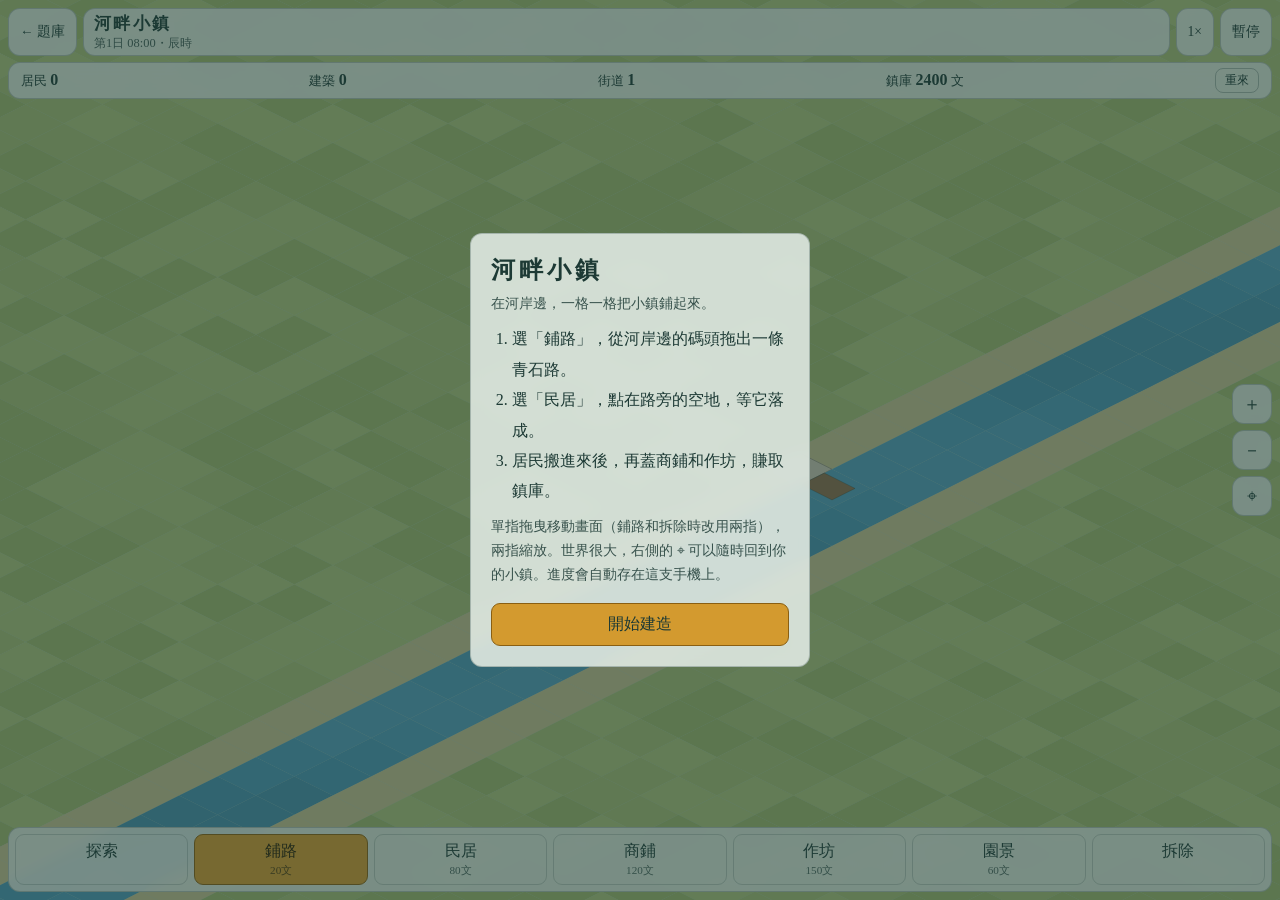
==== town.html @ 6e36d11e "Add files via upload" ====
<!DOCTYPE html>
<html lang="zh-Hant">
<head>
<meta charset="utf-8">
<meta name="viewport" content="width=device-width,initial-scale=1,viewport-fit=cover,user-scalable=no">
<title>河畔小鎮</title>
<style>
:root{--ink:#1d3a35;--cel:#dde7df;--amb:#d39a2f}
*{box-sizing:border-box;-webkit-tap-highlight-color:transparent}
html,body{margin:0;height:100%;overflow:hidden;background:#a9c3b6;color:var(--ink);overscroll-behavior:none;font-family:"Noto Serif TC","Source Han Serif TC","Songti TC","PMingLiU",serif}
canvas{position:fixed;inset:0;width:100%;height:100%;display:block;touch-action:none}
.pn{background:rgba(221,231,223,.92);backdrop-filter:blur(6px);-webkit-backdrop-filter:blur(6px);border:1px solid rgba(29,58,53,.25);border-radius:12px}
button,a{font:inherit;color:var(--ink)}
.b{font-size:.85rem;padding:7px 11px;cursor:pointer;white-space:nowrap;text-decoration:none;display:flex;align-items:center;border:1px solid rgba(29,58,53,.25)}
#top{position:fixed;left:8px;right:8px;top:calc(8px + env(safe-area-inset-top,0px));display:flex;flex-direction:column;gap:6px;pointer-events:none}
#top .row{display:flex;gap:6px;align-items:stretch}
#top .pn{pointer-events:auto}
#hud{flex:1;display:flex;flex-direction:column;justify-content:center;padding:4px 10px;line-height:1.3;min-width:0}
#hud b{font-size:1.05rem;letter-spacing:.14em}
#clk{font-size:.78rem;opacity:.8}
#stats{display:flex;justify-content:space-between;align-items:center;gap:6px;padding:5px 12px;font-size:.82rem}
#stats b{font-size:1rem}
#bReset{padding:3px 9px;font-size:.78rem;background:transparent;border-radius:8px;cursor:pointer;border:1px solid rgba(29,58,53,.3)}
#zoom{position:fixed;right:8px;top:50%;transform:translateY(-50%);display:flex;flex-direction:column;gap:6px}
#zoom .b{justify-content:center;width:40px;height:40px;font-size:1.1rem}
#msg{position:fixed;left:50%;bottom:calc(142px + env(safe-area-inset-bottom,0px));transform:translateX(-50%);padding:8px 14px;font-size:.88rem;opacity:0;pointer-events:none;transition:opacity .2s;max-width:90%;text-align:center}
#msg.show{opacity:1}
#sub{position:fixed;left:8px;right:8px;bottom:calc(76px + env(safe-area-inset-bottom,0px));display:none;gap:6px;padding:6px;overflow-x:auto}
.ch{flex:0 0 auto;background:transparent;border:1px solid rgba(29,58,53,.25);border-radius:9px;padding:5px 10px;cursor:pointer;display:flex;flex-direction:column;align-items:center}
.ch small{font-size:.7rem;opacity:.75}
.ch.on{background:var(--amb);border-color:#8a5f12;color:#2a1d05}
#card{position:fixed;left:8px;right:8px;bottom:calc(76px + env(safe-area-inset-bottom,0px));display:none;flex-direction:column;gap:8px;padding:10px 12px}
#card .rw{display:flex;gap:8px}
#card button{flex:1;padding:8px;border-radius:9px;border:1px solid rgba(29,58,53,.3);background:transparent;cursor:pointer}
#cardDel{background:var(--amb)!important;border-color:#8a5f12!important}
#bar{position:fixed;left:8px;right:8px;bottom:calc(8px + env(safe-area-inset-bottom,0px));display:flex;gap:6px;padding:6px;overflow-x:auto}
.tb{flex:1 0 58px;background:transparent;border:1px solid rgba(29,58,53,.2);border-radius:9px;padding:6px 4px;display:flex;flex-direction:column;align-items:center;gap:1px;cursor:pointer}
.tb small{font-size:.7rem;opacity:.75;min-height:1em}
.tb.on{background:var(--amb);border-color:#8a5f12;color:#2a1d05}
#intro{position:fixed;inset:0;display:flex;align-items:center;justify-content:center;background:rgba(29,58,53,.5);padding:20px}
#intro .pn{max-width:340px;padding:20px}
#intro h2{margin:0 0 6px;letter-spacing:.16em}
#intro ol{padding-left:1.3em;line-height:1.9;margin:8px 0}
#intro p{margin:6px 0;font-size:.88rem;opacity:.85;line-height:1.7}
#go{width:100%;margin-top:10px;padding:10px;background:var(--amb);border:1px solid #8a5f12;border-radius:9px;font-size:1rem;cursor:pointer}
</style>
</head>
<body>
<canvas id="cv"></canvas>
<div id="top">
  <div class="row">
    <a class="pn b" href="index.html">← 題庫</a>
    <div class="pn" id="hud"><b>河畔小鎮</b><span id="clk"></span></div>
    <button class="pn b" id="bSpd" aria-label="遊戲速度">1×</button>
    <button class="pn b" id="bPause">暫停</button>
  </div>
  <div class="pn" id="stats">
    <span>居民 <b id="sPop">0</b></span><span>建築 <b id="sB">0</b></span><span>街道 <b id="sR">0</b></span><span>鎮庫 <b id="sM">0</b> 文</span>
    <button id="bReset">重來</button>
  </div>
</div>
<div id="zoom"><button class="pn b" id="zi" aria-label="放大">＋</button><button class="pn b" id="zo" aria-label="縮小">－</button><button class="pn b" id="zh" aria-label="回到小鎮">⌖</button></div>
<div id="msg" class="pn"></div>
<div id="sub" class="pn"></div>
<div id="card" class="pn"><div id="cardT"></div><div class="rw"><button id="cardDel"></button><button id="cardX">關閉</button></div></div>
<div id="bar" class="pn"></div>
<div id="intro"><div class="pn">
  <h2>河畔小鎮</h2>
  <p>在河岸邊，一格一格把小鎮鋪起來。</p>
  <ol><li>選「鋪路」，從河岸邊的碼頭拖出一條青石路。</li><li>選「民居」，點在路旁的空地，等它落成。</li><li>居民搬進來後，再蓋商鋪和作坊，賺取鎮庫。</li></ol>
  <p>單指拖曳移動畫面（鋪路和拆除時改用兩指），兩指縮放。世界很大，右側的 ⌖ 可以隨時回到你的小鎮。進度會自動存在這支手機上。</p>
  <button id="go">開始建造</button>
</div></div>

<script>
(() => {
"use strict";
const N = 10000, RX = 5004, HW = 32, HH = 16, DOCK = { x: 5003, y: 5000 }, KEY = "town_save_v2", ROAD = 20;
const D4 = [[1, 0], [-1, 0], [0, 1], [0, -1]];
const CAT = {
  house: [{ id: "h1", n: "民居", c: 80, h: 20, r: 13, w: ["#ece1c8", "#cdc0a1"], f: ["#7a928d", "#566b68", "#8aa39e"] }],
  shop: [
    { id: "s1", n: "雜貨鋪", c: 120, h: 24, r: 14, w: ["#dbb88f", "#b99671"], f: ["#d1604a", "#a23f2b", "#e07a63"], d: "lan", inc: 6 },
    { id: "s2", n: "茶坊", c: 140, h: 24, r: 14, w: ["#d9c9a0", "#b8a77d"], f: ["#4f7b6b", "#3a5c50", "#62917f"], d: "flag", inc: 7 },
    { id: "s3", n: "食肆", c: 160, h: 26, r: 14, w: ["#e4c9a4", "#c2a681"], f: ["#a8553a", "#85402b", "#bd6b4f"], d: "lan", inc: 8 },
    { id: "s4", n: "布莊", c: 150, h: 24, r: 13, w: ["#e8dcc8", "#c9bb9f"], f: ["#3e5f8a", "#2f4a6c", "#5276a3"], d: "cloth", inc: 8 },
    { id: "s5", n: "藥鋪", c: 170, h: 24, r: 14, w: ["#d8cdb3", "#b7ab8f"], f: ["#6a7f4f", "#52643c", "#7f9663"], d: "sign", inc: 9 },
    { id: "s6", n: "酒樓", c: 260, h: 38, r: 16, w: ["#e2b58c", "#bf9168"], f: ["#b8452e", "#8f3320", "#cf5c43"], d: "lan2", inc: 15, bt: 30 }
  ],
  work: [
    { id: "w1", n: "陶坊", c: 150, h: 22, r: 11, w: ["#bf9f7e", "#9c7f61"], f: ["#8a6650", "#684a38", "#9c7863"], d: "kiln", inc: 9 },
    { id: "w2", n: "木作坊", c: 150, h: 22, r: 11, w: ["#c9ad82", "#a68b63"], f: ["#6f5a3f", "#54432e", "#836c4e"], d: "logs", inc: 9 },
    { id: "w3", n: "織坊", c: 170, h: 22, r: 12, w: ["#e0d2b6", "#bfb094"], f: ["#8a5f7a", "#6c4960", "#a0768f"], d: "yarn", inc: 11 },
    { id: "w4", n: "鐵鋪", c: 200, h: 22, r: 11, w: ["#a9a49a", "#878279"], f: ["#5b5f66", "#44474d", "#6e737b"], d: "anvil", inc: 14 },
    { id: "w5", n: "釀酒坊", c: 220, h: 24, r: 12, w: ["#d3b891", "#b09670"], f: ["#7b5b3e", "#5e432d", "#8f6e4f"], d: "jars", inc: 16 }
  ],
  park: [
    { id: "p1", n: "垂柳", c: 60, k: "willow", bt: 6 }, { id: "p2", n: "花圃", c: 50, k: "flower", bt: 6 },
    { id: "p3", n: "池塘", c: 90, k: "pond", bt: 8 }, { id: "p4", n: "涼亭", c: 140, k: "pavilion", bt: 10 },
    { id: "p5", n: "竹林", c: 70, k: "bamboo", bt: 6 }, { id: "p6", n: "假山", c: 110, k: "rock", bt: 8 }
  ]
};
const TY = {}; Object.keys(CAT).forEach(c => CAT[c].forEach(v => { v.cat = c; TY[v.id] = v; }));
const TOOLS = [["look", "探索"], ["road", "鋪路"], ["house", "民居"], ["shop", "商鋪"], ["work", "作坊"], ["park", "園景"], ["del", "拆除"]];
const $ = s => document.querySelector(s);
const cv = $("#cv"), cx = cv.getContext("2d");
let roads = new Set(), bm = new Map(), conn = new Set(), CR = [], R = [];
let S = { m: 2400, t: 120 }, speed = 1, paused = false, tool = "road", acc = 0, Z = 1, cam = { x: 0, y: 0 };
let sel = { house: "h1", shop: "s1", work: "w1", park: "p1" };
let hov = null, VW = 0, VH = 0, DPR = 1, introOpen = false, cardB = null;

const K = (x, y) => y * N + x;
const inW = (x, y) => x >= 0 && y >= 0 && x < N && y < N;
const isW = (x, y) => x >= RX && x < RX + 2;
const P = (x, y, z) => [(x - y) * HW, (x + y) * HH - (z || 0)];
const hs = (x, y) => ((x * 73856093) ^ (y * 19349663)) >>> 0;
const hr = () => (S.t / 15) % 24;
const dark = h => (h >= 20 || h < 4) ? 1 : h >= 18 ? (h - 18) / 2 : h < 6 ? (6 - h) / 2 : 0;
const pad = n => String(n).padStart(2, "0");
const SH = ["子", "丑", "寅", "卯", "辰", "巳", "午", "未", "申", "酉", "戌", "亥"];
const GR = ["#a6ba72", "#9db46b", "#abbf79"], WC = [];
for (let i = 0; i < 8; i++) WC.push("hsl(197 42% " + (47 + i * .9) + "%)");

// ===== 存檔（只存道路與建築，世界其他部分由程式生成） =====
let sv = 0; const dirty = () => { clearTimeout(sv); sv = setTimeout(save, 400); };
function save() {
  try { localStorage.setItem(KEY, JSON.stringify({ v: 2, rd: Array.from(roads), b: Array.from(bm.values()).map(b => [b.t, b.x, b.y, +b.p.toFixed(3), b.r, b.c]), m: S.m, t: S.t, cam: { x: cam.x, y: cam.y, z: Z }, tool: tool, sel: sel, sp: speed })); } catch (e) {}
}
function load() {
  try {
    const d = JSON.parse(localStorage.getItem(KEY)); if (!d || d.v !== 2) return false;
    roads = new Set(d.rd); bm = new Map();
    d.b.forEach(a => { if (TY[a[0]]) bm.set(K(a[1], a[2]), { t: a[0], x: a[1], y: a[2], p: a[3], r: a[4], c: a[5] }); });
    S = { m: d.m, t: d.t }; if (d.cam) { cam.x = d.cam.x; cam.y = d.cam.y; Z = d.cam.z || Z; }
    if (d.sel) sel = Object.assign(sel, d.sel); if (d.tool) tool = d.tool; if (d.sp) { speed = d.sp; $("#bSpd").textContent = speed + "×"; }
    return true;
  } catch (e) { return false; }
}
function migrate() {   // 把舊版 16×16 小鎮搬進新世界
  try {
    const d = JSON.parse(localStorage.getItem("town_save_v1")); if (!d || d.v !== 1 || d.g.length !== 256) return false;
    const ox = DOCK.x - 13, oy = DOCK.y - 7, MT = { house: ["h1", 80], shop: ["s1", 120], work: ["w1", 150], park: ["p1", 60] };
    roads = new Set(); bm = new Map();
    for (let i = 0; i < 256; i++) if (d.g[i] === "2") roads.add(K(i % 16 + ox, ((i / 16) | 0) + oy));
    d.b.forEach(b => { const m = MT[b.t]; if (m) bm.set(K(b.x + ox, b.y + oy), { t: m[0], x: b.x + ox, y: b.y + oy, p: b.p, r: b.r || 0, c: m[1] }); });
    S = { m: d.m, t: d.t }; return true;
  } catch (e) { return false; }
}
function fresh() { roads = new Set([K(DOCK.x, DOCK.y)]); bm = new Map(); S = { m: 2400, t: 120 }; centerOn(DOCK.x - 2, DOCK.y + 2); }
function centerOn(x, y) { cam.x = (x - y) * HW; cam.y = (x + y) * HH; }
function home() {
  let sx = 0, sy = 0, n = 0; bm.forEach(b => { sx += b.x; sy += b.y; n++; });
  if (n) centerOn(sx / n, sy / n); else centerOn(DOCK.x - 2, DOCK.y + 2); clampCam(); dirty();
}

// ===== 道路連通：只有接到河岸的路才算通 =====
function calcConn() {
  conn = new Set(); CR = []; const q = [];
  roads.forEach(k => { const x = k % N, y = (k / N) | 0; if (D4.some(d => isW(x + d[0], y + d[1]))) { conn.add(k); q.push(k); } });
  while (q.length) {
    const k = q.pop(), x = k % N, y = (k / N) | 0; CR.push(k);
    for (const d of D4) { const a = x + d[0], b = y + d[1]; if (!inW(a, b)) continue; const j = K(a, b); if (roads.has(j) && !conn.has(j)) { conn.add(j); q.push(j); } }
  }
}
const roadAdj = (x, y) => D4.some(d => { const a = x + d[0], b = y + d[1]; return inW(a, b) && conn.has(K(a, b)); });
const ok = b => TY[b.t].cat === "park" || roadAdj(b.x, b.y);

// ===== 提示、資訊卡 =====
let mt;
function say(m) { const e = $("#msg"); e.textContent = m; e.classList.add("show"); clearTimeout(mt); mt = setTimeout(() => e.classList.remove("show"), 2600); }
function showCard(b) {
  cardB = b; const T = TY[b.t];
  const st = b.p < 1 ? "興建中 " + Math.floor(b.p * 100) + "%" : T.cat === "house" ? "住戶 " + b.r + "/4" : T.cat === "park" ? "景觀" : "運作中";
  $("#cardT").textContent = T.n + "・" + st + (ok(b) ? "" : "（沒有連到河岸的路）");
  $("#cardDel").textContent = "移除（退還 " + b.c + " 文）"; $("#card").style.display = "flex";
}
function hideCard() { cardB = null; $("#card").style.display = "none"; }
function removeB(b) {
  S.m += b.c; bm.delete(K(b.x, b.y)); syncRes(); hideCard(); say("已移除 " + TY[b.t].n + "，退還 " + b.c + " 文"); dirty();
}
$("#cardDel").onclick = () => { if (cardB) removeB(cardB); };
$("#cardX").onclick = hideCard;

// ===== 操作 =====
const curT = () => tool === "road" ? { c: ROAD, cat: "road" } : TY[sel[tool]];
function act(x, y) {
  if (!inW(x, y)) return;
  const k = K(x, y), b = bm.get(k);
  if (tool === "look") { if (b) showCard(b); else { hideCard(); say(isW(x, y) ? "河水" : roads.has(k) ? (conn.has(k) ? "青石路" : "青石路（還沒接到河岸）") : "空地"); } return; }
  if (tool === "del") {
    if (b) removeB(b);
    else if (roads.has(k)) { roads.delete(k); S.m += ROAD; calcConn(); syncRes(); dirty(); }
    else say("這裡沒有可以拆的東西");
    return;
  }
  if (isW(x, y)) return say("河面上不能蓋");
  if (roads.has(k) || b) return say("這格已經有東西了");
  const T = curT(); if (S.m < T.c) return say("鎮庫不足，需要 " + T.c + " 文");
  if (tool === "road") { roads.add(k); S.m -= ROAD; calcConn(); dirty(); return; }
  if (T.cat !== "park" && !roadAdj(x, y)) return say("旁邊沒有路：要先把路接到河岸");
  S.m -= T.c; bm.set(k, { t: T.id, x: x, y: y, p: 0, r: 0, c: T.c }); dirty();
}
function can(x, y) {
  const k = K(x, y);
  if (tool === "del") return bm.has(k) || roads.has(k);
  if (isW(x, y) || roads.has(k) || bm.has(k)) return false;
  const T = curT(); if (S.m < T.c) return false;
  return tool === "road" || T.cat === "park" || roadAdj(x, y);
}
function renderSub() {
  const e = $("#sub"), L = CAT[tool];
  if (!L || L.length < 2) { e.style.display = "none"; return; }
  e.style.display = "flex";
  e.innerHTML = L.map(v => '<button class="ch' + (sel[tool] === v.id ? " on" : "") + '" data-id="' + v.id + '"><span>' + v.n + "</span><small>" + v.c + "文</small></button>").join("");
}
$("#sub").onclick = e => { const b = e.target.closest(".ch"); if (!b) return; sel[tool] = b.dataset.id; renderSub(); updBar(); dirty(); };
function updBar() {
  document.querySelectorAll(".tb").forEach(b => {
    const k = b.dataset.k, L = CAT[k]; b.classList.toggle("on", k === tool);
    b.querySelector("small").textContent = k === "road" ? ROAD + "文" : L ? TY[sel[k]].c + "文" : "";
  });
}
function pick(k) {
  tool = k; hideCard(); renderSub(); updBar();
  say({ look: "拖曳移動畫面，點建築可以查看或移除", road: "拖曳鋪路（兩指移動畫面）", del: "點擊或拖曳拆除，退還建造費用", park: "園景可蓋在任何空地，不用靠路" }[k] || "點擊空地建造，要蓋在路旁");
  dirty();
}
TOOLS.forEach(t => {
  const b = document.createElement("button"); b.className = "tb"; b.dataset.k = t[0];
  b.innerHTML = "<span>" + t[1] + "</span><small></small>"; b.onclick = () => pick(t[0]); $("#bar").appendChild(b);
});

// ===== 模擬 =====
function syncRes() {
  let pop = 0; bm.forEach(b => { if (b.p >= 1) pop += b.r; }); pop = Math.min(36, pop);
  while (R.length < pop && CR.length) { const k = CR[Math.random() * CR.length | 0]; R.push({ x: k % N + .5, y: ((k / N) | 0) + .5, tx: k % N, ty: (k / N) | 0, px: -1, py: -1, c: Math.random() * 4 | 0, w: Math.random() * 6 }); }
  while (R.length > pop) R.pop();
}
function moveRes(d) {
  R.forEach(r => {
    if (!conn.has(K(r.tx, r.ty))) { if (!CR.length) return; const k = CR[Math.random() * CR.length | 0]; r.tx = k % N; r.ty = (k / N) | 0; r.x = r.tx + .5; r.y = r.ty + .5; r.px = -1; }
    const gx = r.tx + .5, gy = r.ty + .5, dx = gx - r.x, dy = gy - r.y, dd = Math.hypot(dx, dy), v = d * 1.1;
    if (dd > v) { r.x += dx / dd * v; r.y += dy / dd * v; return; }
    r.x = gx; r.y = gy;
    const n = D4.map(a => [r.tx + a[0], r.ty + a[1]]).filter(a => inW(a[0], a[1]) && conn.has(K(a[0], a[1])));
    if (!n.length) return;
    let c = n.filter(a => !(a[0] === r.px && a[1] === r.py)); if (!c.length) c = n;
    const nx = c[Math.random() * c.length | 0]; r.px = r.tx; r.py = r.ty; r.tx = nx[0]; r.ty = nx[1];
  });
}
function tick() {
  let pop = 0, shop = 0, work = 0, pk = 0, hasS = false, hasW = false;
  bm.forEach(b => {
    if (b.p < 1) return; const T = TY[b.t];
    if (T.cat === "park") { pk++; return; } if (!ok(b)) return;
    pop += b.r; if (T.cat === "shop") { shop += T.inc; hasS = true; } if (T.cat === "work") { work += T.inc; hasW = true; }
  });
  S.m += Math.floor(pop * 1.5) + (pop > 0 ? shop + pk : 0) + (hasS ? work : 0); syncRes();
}
function step(d) {
  S.t += d;
  bm.forEach(b => {
    const T = TY[b.t];
    if (b.p < 1) b.p = Math.min(1, b.p + d / (T.bt || 18));
    else if (T.cat === "house" && b.r < 4 && ok(b)) { b.mv = (b.mv || 0) + d; if (b.mv >= 4) { b.mv = 0; b.r++; syncRes(); } }
  });
  acc += d; if (acc >= 10) { acc -= 10; tick(); }
  moveRes(d);
}

// ===== 繪圖 =====
function poly(pts, fill, stroke) {
  cx.beginPath(); cx.moveTo(pts[0][0], pts[0][1]); for (let i = 1; i < pts.length; i++) cx.lineTo(pts[i][0], pts[i][1]); cx.closePath();
  cx.fillStyle = fill; cx.fill(); if (stroke !== false) { cx.strokeStyle = stroke || "rgba(20,30,25,.25)"; cx.lineWidth = .8; cx.stroke(); }
}
function tile(x, y, fill, stroke) { poly([P(x, y), P(x + 1, y), P(x + 1, y + 1), P(x, y + 1)], fill, stroke || false); }
function box(x0, y0, x1, y1, z0, z1, cR, cL, cT) {
  const a = P(x0, y1, z0), b = P(x1, y1, z0), c = P(x1, y0, z0), a1 = P(x0, y1, z1), b1 = P(x1, y1, z1), c1 = P(x1, y0, z1), d1 = P(x0, y0, z1);
  poly([a, b, b1, a1], cL); poly([b, c, c1, b1], cR); if (cT) poly([d1, c1, b1, a1], cT);
}
function roof(x, y, h, rh, m, e, f) {
  const T = P(x + m - e, y + m - e, h), Rr = P(x + 1 - m + e, y + m - e, h), B = P(x + 1 - m + e, y + 1 - m + e, h), L = P(x + m - e, y + 1 - m + e, h), A = P(x + .5, y + .5, h + rh);
  poly([T, L, A], f[2]); poly([T, Rr, A], f[2]); poly([L, B, A], f[1]); poly([B, Rr, A], f[0]); return { B: B, L: L, Rr: Rr };
}
function drawB(b, ts) {
  const T = TY[b.t]; if (T.cat === "park") return drawPark(b, T, ts);
  const p = Math.max(.15, b.p), h = T.h * p, rh = T.r * p, m = .1, e = .14, x = b.x, y = b.y, done = b.p >= 1, dc = T.d;
  if (!done) cx.globalAlpha = .8;
  box(x + m, y + m, x + 1 - m, y + 1 - m, 0, h, T.w[0], T.w[1], null);
  const c = roof(x, y, h, rh, m, e, T.f);
  if (done) {
    poly([P(x + m + .3, y + 1 - m, 0), P(x + m + .55, y + 1 - m, 0), P(x + m + .55, y + 1 - m, h * .6), P(x + m + .3, y + 1 - m, h * .6)], "#4b3a2c");
    poly([P(x + 1 - m, y + .3, h * .45), P(x + 1 - m, y + .6, h * .45), P(x + 1 - m, y + .6, h * .75), P(x + 1 - m, y + .3, h * .75)], "#6e8f9a");
    const lamp = q => { cx.fillStyle = "#e0553a"; cx.beginPath(); cx.arc(q[0], q[1] + 4, 3, 0, 7); cx.fill(); };
    if (dc === "lan") lamp(c.B); else if (dc === "lan2") { lamp(c.L); lamp(c.Rr); }
    else if (dc === "flag") { const t = h + rh + 12; box(x + .82, y + .82, x + .86, y + .86, h, t, "#6b4f3a", "#523b2b", null); poly([P(x + .86, y + .84, t), P(x + .86, y + .84, t - 7), P(x + 1.2, y + .84, t - 3.5)], "#d9a441"); }
    else if (dc === "cloth") ["#c94f4f", "#4f7bc9", "#e0b13a"].forEach((col, i) => poly([P(x + 1 - m, y + .25 + i * .22, h * .85), P(x + 1 - m, y + .37 + i * .22, h * .85), P(x + 1 - m, y + .37 + i * .22, h * .35), P(x + 1 - m, y + .25 + i * .22, h * .35)], col));
    else if (dc === "sign") poly([P(x + .68, y + 1 - m + .02, h * .9), P(x + .92, y + 1 - m + .02, h * .9), P(x + .92, y + 1 - m + .02, h * .55), P(x + .68, y + 1 - m + .02, h * .55)], "#8a5a2b");
    else if (dc === "kiln" || dc === "anvil") { box(x + .62, y + .2, x + .78, y + .36, h * .8, h + rh + 6, "#7d7266", "#5f564c", "#8d8275"); if (dc === "anvil") box(x + .64, y + .22, x + .76, y + .34, h + rh + 6, h + rh + 9, "#e0802e", "#c9651c", "#f0a050"); }
    else if (dc === "logs") { box(x + .08, y + .84, x + .42, y + .98, 0, 5, "#b08a5e", "#7a5b3b", "#c29c6c"); box(x + .12, y + .86, x + .38, y + .96, 5, 9, "#b08a5e", "#7a5b3b", "#c29c6c"); }
    else if (dc === "yarn") [["#c94f4f", .08], ["#4f7bc9", .3], ["#e0b13a", .52]].forEach(k => box(x + k[1], y + .84, x + k[1] + .16, y + .98, 0, 6, k[0], k[0], k[0]));
    else if (dc === "jars") [[.2, .92], [.4, .94], [.6, .92]].forEach(j => { const q = P(x + j[0], y + j[1], 0); cx.fillStyle = "#8a5a3a"; cx.beginPath(); cx.ellipse(q[0], q[1] - 4, 3.5, 4.5, 0, 0, 7); cx.fill(); });
  }
  cx.globalAlpha = 1;
  if (!done) {
    cx.strokeStyle = "#8a6a3a"; cx.lineWidth = 1.4;
    [[x + m, y + m], [x + 1 - m, y + m], [x + 1 - m, y + 1 - m], [x + m, y + 1 - m]].forEach(q => { const a = P(q[0], q[1], 0), z = P(q[0], q[1], h + 10); cx.beginPath(); cx.moveTo(a[0], a[1]); cx.lineTo(z[0], z[1]); cx.stroke(); });
  } else if (!ok(b)) {
    const q = P(x + .5, y + .5, h + rh + 14); cx.fillStyle = "#c0392b"; cx.beginPath(); cx.arc(q[0], q[1], 7, 0, 7); cx.fill();
    cx.fillStyle = "#fff"; cx.font = "bold 10px sans-serif"; cx.textAlign = "center"; cx.fillText("!", q[0], q[1] + 3.5);
  }
}
function drawPark(b, T, ts) {
  const p = Math.max(.2, b.p), x = b.x, y = b.y, c = P(x + .5, y + .5), X = c[0], Y = c[1];
  const shade = (rx, ry) => { cx.fillStyle = "rgba(0,0,0,.16)"; cx.beginPath(); cx.ellipse(X, Y, rx * p, ry * p, 0, 0, 7); cx.fill(); };
  const k = T.k;
  if (k === "willow") {
    shade(16, 7); box(x + .44, y + .44, x + .56, y + .56, 0, 14 * p, "#6b4f3a", "#523b2b", "#7a5d45");
    cx.fillStyle = "#6a9a52"; cx.beginPath(); cx.arc(X, Y - 24 * p, 13 * p, 0, 7); cx.fill();
    cx.strokeStyle = "#8fbf6a"; cx.lineWidth = 1.4; for (let i = -3; i <= 3; i++) { cx.beginPath(); cx.moveTo(X + i * 3.5 * p, Y - 22 * p); cx.lineTo(X + i * 4.2 * p, Y - 4 * p); cx.stroke(); }
  } else if (k === "flower") {
    poly([P(x + .1, y + .1), P(x + .9, y + .1), P(x + .9, y + .9), P(x + .1, y + .9)], "#86ad62", false);
    [[.25, .3, "#e0708a"], [.6, .25, "#f0c14a"], [.4, .55, "#c27ae0"], [.7, .6, "#f0f0f0"], [.25, .75, "#f0c14a"], [.55, .8, "#e0708a"]].forEach(f => { const q = P(x + f[0], y + f[1], 2 * p); cx.fillStyle = f[2]; cx.beginPath(); cx.arc(q[0], q[1], 2.4, 0, 7); cx.fill(); });
  } else if (k === "pond") {
    poly([P(x + .04, y + .04), P(x + .96, y + .04), P(x + .96, y + .96), P(x + .04, y + .96)], "#9a978a", false);
    poly([P(x + .14, y + .14), P(x + .86, y + .14), P(x + .86, y + .86), P(x + .14, y + .86)], "hsl(195 45% 55%)", false);
    cx.strokeStyle = "rgba(255,255,255,.5)"; cx.lineWidth = 1; cx.beginPath(); const w = Math.sin(ts / 600); cx.ellipse(X, Y, 10 + 3 * w, 5 + 1.5 * w, 0, 0, 7); cx.stroke();
  } else if (k === "pavilion") {
    poly([P(x + .08, y + .08), P(x + .92, y + .08), P(x + .92, y + .92), P(x + .08, y + .92)], "#cfc5ae", false);
    const h = 22 * p; [[.2, .2], [.8, .2], [.2, .8], [.8, .8]].forEach(q => box(x + q[0] - .03, y + q[1] - .03, x + q[0] + .03, y + q[1] + .03, 0, h, "#a8553a", "#85402b", null));
    roof(x, y, h, 12 * p, .04, .08, ["#c4503a", "#9a3a28", "#d96a52"]);
  } else if (k === "bamboo") {
    shade(14, 6); [[.2, .3, 28], [.45, .2, 34], [.7, .35, 30], [.3, .6, 32], [.6, .65, 36], [.8, .8, 28], [.2, .85, 30]].forEach(s => {
      box(x + s[0] - .03, y + s[1] - .03, x + s[0] + .03, y + s[1] + .03, 0, s[2] * p, "#6f9a55", "#58803f", "#84ad69");
      const q = P(x + s[0], y + s[1], s[2] * p); cx.fillStyle = "#7fb05f"; cx.beginPath(); cx.ellipse(q[0], q[1] - 2, 6, 3, 0, 0, 7); cx.fill();
    });
  } else {
    shade(15, 6);
    poly([[X - 13 * p, Y], [X - 7 * p, Y - 14 * p], [X + 3 * p, Y - 17 * p], [X + 13 * p, Y - 5 * p], [X + 10 * p, Y + 2]], "#8d9091");
    poly([[X - 7 * p, Y - 14 * p], [X + 3 * p, Y - 17 * p], [X + 1 * p, Y - 6 * p], [X - 8 * p, Y - 4 * p]], "#a9acad");
    poly([[X + 4 * p, Y - 4], [X + 16 * p, Y - 4], [X + 14 * p, Y + 3], [X + 5 * p, Y + 3]], "#7c7f80");
  }
}
function drawR(r, ts) {
  const q = P(r.x, r.y), x = q[0], y = q[1], bob = Math.abs(Math.sin(ts / 140 + r.w)) * 1.2;
  cx.fillStyle = "rgba(0,0,0,.22)"; cx.beginPath(); cx.ellipse(x, y, 4, 2, 0, 0, 7); cx.fill();
  cx.fillStyle = ["#b8452e", "#3f6f8a", "#8a6a2c", "#5a7a46"][r.c]; cx.fillRect(x - 2, y - 9 - bob, 4, 7);
  cx.fillStyle = "#e8cfa8"; cx.beginPath(); cx.arc(x, y - 11 - bob, 2.4, 0, 7); cx.fill();
}
function boat(x, y, ts) {
  const z = 1 + Math.sin(ts / 500 + y) * 1.2;
  box(x - .2, y, x + .2, y + 1.2, z, z + 5, "#6b4f3a", "#523b2b", "#8a6a50");
  box(x - .02, y + .5, x + .02, y + .54, z + 5, z + 24, "#4b3a2c", "#4b3a2c", null);
  poly([P(x, y + .3, z + 22), P(x, y + .3, z + 9), P(x, y + .85, z + 9), P(x, y + .85, z + 22)], "#efe7d2");
}
function draw(ts) {
  cx.setTransform(DPR, 0, 0, DPR, 0, 0); cx.fillStyle = "#a9c3b6"; cx.fillRect(0, 0, VW, VH);
  const T0 = [DPR * Z, 0, 0, DPR * Z, DPR * (VW / 2 - cam.x * Z), DPR * (VH / 2 - cam.y * Z)];
  cx.setTransform(T0[0], T0[1], T0[2], T0[3], T0[4], T0[5]);
  const d0 = Math.floor((cam.x - VW / 2 / Z) / HW) - 2, d1 = Math.ceil((cam.x + VW / 2 / Z) / HW) + 2;
  const s0 = Math.floor((cam.y - VH / 2 / Z) / HH) - 3, s1 = Math.ceil((cam.y + VH / 2 / Z) / HH) + 5;
  for (let s = s0; s <= s1; s++) for (let d = d0 + (((s + d0) % 2) + 2) % 2; d <= d1; d += 2) {
    const x = (s + d) / 2, y = (s - d) / 2; if (!inW(x, y)) continue;
    if (isW(x, y)) tile(x, y, WC[(((Math.sin(ts / 700 + x * .8 + y * .5) + 1) * 3.5) | 0)]);
    else if (roads.has(K(x, y))) tile(x, y, conn.has(K(x, y)) ? "#c9c4b1" : "#bcb7a5", "#9a9582");
    else tile(x, y, (x === RX - 1 || x === RX + 2) ? "#c3bd8e" : GR[hs(x, y) % 3]);
  }
  poly([P(RX, DOCK.y + .2), P(RX + .8, DOCK.y + .2), P(RX + .8, DOCK.y + .8), P(RX, DOCK.y + .8)], "#8b6b4b");
  if (hov && tool !== "look" && inW(hov[0], hov[1])) tile(hov[0], hov[1], can(hov[0], hov[1]) ? "rgba(110,220,140,.55)" : "rgba(220,90,70,.55)");
  const it = [], dk = dark(hr()), vis = (x, y) => { const s = x + y, d = x - y; return s >= s0 && s <= s1 && d >= d0 && d <= d1; };
  bm.forEach(b => { if (vis(b.x, b.y)) it.push([b.x + b.y + .5, () => drawB(b, ts)]); });
  R.forEach((r, i) => { if ((dk > .6 && i % 3) || !vis(r.x, r.y)) return; it.push([r.x + r.y, () => drawR(r, ts)]); });
  const ty = Math.round(cam.y / HH - RX), st = Math.floor((ty - 50) / 100) * 100;
  for (let k = 0; k < 5; k++) { const by = st + ((ts / 1000 * .45 + k * 20) % 100), bx = RX + (k % 2 ? .65 : 1.3); if (by > 0 && by < N - 2) it.push([bx + by + .6, () => boat(bx, by, ts)]); }
  it.sort((a, b) => a[0] - b[0]); it.forEach(o => o[1]());
  cx.setTransform(DPR, 0, 0, DPR, 0, 0);
  if (dk > 0) {
    cx.fillStyle = "rgba(16,26,58," + (.5 * dk) + ")"; cx.fillRect(0, 0, VW, VH);
    cx.setTransform(T0[0], T0[1], T0[2], T0[3], T0[4], T0[5]); cx.globalCompositeOperation = "lighter";
    bm.forEach(b => { if (b.p < 1 || TY[b.t].cat === "park" || !vis(b.x, b.y)) return; const q = P(b.x + .5, b.y + 1, 10); cx.fillStyle = "rgba(255,176,80," + (.32 * dk) + ")"; cx.beginPath(); cx.arc(q[0], q[1], 13, 0, 7); cx.fill(); });
    cx.globalCompositeOperation = "source-over";
  }
}

// ===== 畫面與輸入 =====
function fit() { DPR = Math.min(2, window.devicePixelRatio || 1); VW = innerWidth; VH = innerHeight; cv.width = VW * DPR; cv.height = VH * DPR; }
const clampCam = () => { cam.x = Math.max(-N * HW, Math.min(N * HW, cam.x)); cam.y = Math.max(0, Math.min(2 * N * HH, cam.y)); };
function zoomAt(px, py, nz) {
  nz = Math.max(.3, Math.min(2.4, nz)); const wx = (px - VW / 2) / Z + cam.x, wy = (py - VH / 2) / Z + cam.y;
  Z = nz; cam.x = wx - (px - VW / 2) / Z; cam.y = wy - (py - VH / 2) / Z; clampCam();
}
const tileAt = (px, py) => { const wx = (px - VW / 2) / Z + cam.x, wy = (py - VH / 2) / Z + cam.y; return [Math.floor((wx / HW + wy / HH) / 2), Math.floor((wy / HH - wx / HW) / 2)]; };
const ptr = new Map(); let drag = null, pinch = null, lastT = null;
cv.addEventListener("contextmenu", e => e.preventDefault());
cv.addEventListener("pointerdown", e => {
  if (introOpen) return;
  cv.setPointerCapture(e.pointerId); ptr.set(e.pointerId, { x: e.clientX, y: e.clientY, sx: e.clientX, sy: e.clientY });
  if (ptr.size === 2) { const v = Array.from(ptr.values()); pinch = { d: Math.hypot(v[0].x - v[1].x, v[0].y - v[1].y), z: Z, mx: (v[0].x + v[1].x) / 2, my: (v[0].y + v[1].y) / 2 }; drag = { moved: true }; return; }
  const t = tileAt(e.clientX, e.clientY); hov = t; const pan = e.button === 2 || e.button === 1;
  drag = { moved: false, pan: pan, paint: !pan && (tool === "road" || tool === "del") };
  if (drag.paint) { act(t[0], t[1]); lastT = t[0] + "," + t[1]; }
});
cv.addEventListener("pointermove", e => {
  const p = ptr.get(e.pointerId);
  if (!p) { if (e.pointerType === "mouse") hov = tileAt(e.clientX, e.clientY); return; }
  if (ptr.size === 2 && pinch) {
    p.x = e.clientX; p.y = e.clientY; const v = Array.from(ptr.values()), d = Math.hypot(v[0].x - v[1].x, v[0].y - v[1].y), mx = (v[0].x + v[1].x) / 2, my = (v[0].y + v[1].y) / 2;
    cam.x -= (mx - pinch.mx) / Z; cam.y -= (my - pinch.my) / Z; pinch.mx = mx; pinch.my = my; zoomAt(mx, my, pinch.z * d / pinch.d); return;
  }
  hov = tileAt(e.clientX, e.clientY); if (!drag) return;
  if (drag.paint) { const k = hov[0] + "," + hov[1]; if (k !== lastT) { lastT = k; act(hov[0], hov[1]); } p.x = e.clientX; p.y = e.clientY; return; }
  if (!drag.moved && Math.hypot(e.clientX - p.sx, e.clientY - p.sy) > 6) drag.moved = true;
  if (drag.moved) { cam.x -= (e.clientX - p.x) / Z; cam.y -= (e.clientY - p.y) / Z; clampCam(); }
  p.x = e.clientX; p.y = e.clientY;
});
function up(e) {
  const p = ptr.get(e.pointerId); if (!p) return;
  if (ptr.size === 1 && drag && !drag.moved && !drag.paint && !drag.pan && e.type === "pointerup") { const t = tileAt(e.clientX, e.clientY); act(t[0], t[1]); }
  ptr.delete(e.pointerId); if (ptr.size < 2) pinch = null; drag = ptr.size === 1 ? { moved: true } : null;
  if (e.pointerType !== "mouse") hov = null; dirty();
}
cv.addEventListener("pointerup", up); cv.addEventListener("pointercancel", up);
cv.addEventListener("wheel", e => { e.preventDefault(); zoomAt(e.clientX, e.clientY, Z * Math.exp(-e.deltaY * .0015)); dirty(); }, { passive: false });
addEventListener("keydown", e => {
  const k = e.key, s = 40 / Z;
  if (k === "ArrowLeft" || k === "a") cam.x -= s; else if (k === "ArrowRight" || k === "d") cam.x += s;
  else if (k === "ArrowUp" || k === "w") cam.y -= s; else if (k === "ArrowDown" || k === "s") cam.y += s;
  else if (k === "Escape") pick("look"); else if (k === " ") { e.preventDefault(); togglePause(); }
  clampCam();
});
function togglePause() { paused = !paused; $("#bPause").textContent = paused ? "繼續" : "暫停"; }
$("#bPause").onclick = togglePause;
$("#bSpd").onclick = () => { speed = speed === 1 ? 2 : speed === 2 ? 4 : 1; $("#bSpd").textContent = speed + "×"; dirty(); };
$("#zi").onclick = () => { zoomAt(VW / 2, VH / 2, Z * 1.25); dirty(); }; $("#zo").onclick = () => { zoomAt(VW / 2, VH / 2, Z / 1.25); dirty(); };
$("#zh").onclick = home;
$("#bReset").onclick = () => { if (confirm("要清除目前的小鎮，重新開始嗎？")) { try { localStorage.removeItem(KEY); localStorage.removeItem("town_save_v1"); } catch (e) {} location.reload(); } };
function hud() {
  let pop = 0; bm.forEach(b => { pop += b.r; });
  const h = hr(), hh = Math.floor(h), mm = Math.floor((h - hh) * 60);
  $("#sPop").textContent = pop; $("#sB").textContent = bm.size; $("#sM").textContent = Math.floor(S.m); $("#sR").textContent = roads.size;
  $("#clk").textContent = "第" + (Math.floor(S.t / 360) + 1) + "日 " + pad(hh) + ":" + pad(mm) + "・" + SH[Math.floor(((hh + 1) % 24) / 2)] + "時" + (dark(h) > .5 ? "・夜" : "");
}

// ===== 啟動 =====
fit(); Z = Math.max(.55, Math.min(1.2, VW / 600)); addEventListener("resize", fit);
let had = load();
if (!had && migrate()) { had = true; home(); save(); }
if (!had) fresh();
calcConn(); syncRes(); clampCam(); renderSub(); updBar();
if (!had) introOpen = true; else $("#intro").style.display = "none";
$("#go").onclick = () => { introOpen = false; $("#intro").style.display = "none"; save(); };
let last = 0;
function loop(ts) {
  const dt = Math.min(.1, (ts - last) / 1000 || 0); last = ts;
  if (!paused && !introOpen) step(dt * speed);
  draw(ts); requestAnimationFrame(loop);
}
requestAnimationFrame(loop);
setInterval(hud, 250); setInterval(save, 5000);
document.addEventListener("visibilitychange", () => { if (document.hidden) save(); }); addEventListener("pagehide", save);
})();
</script>
</body>
</html>
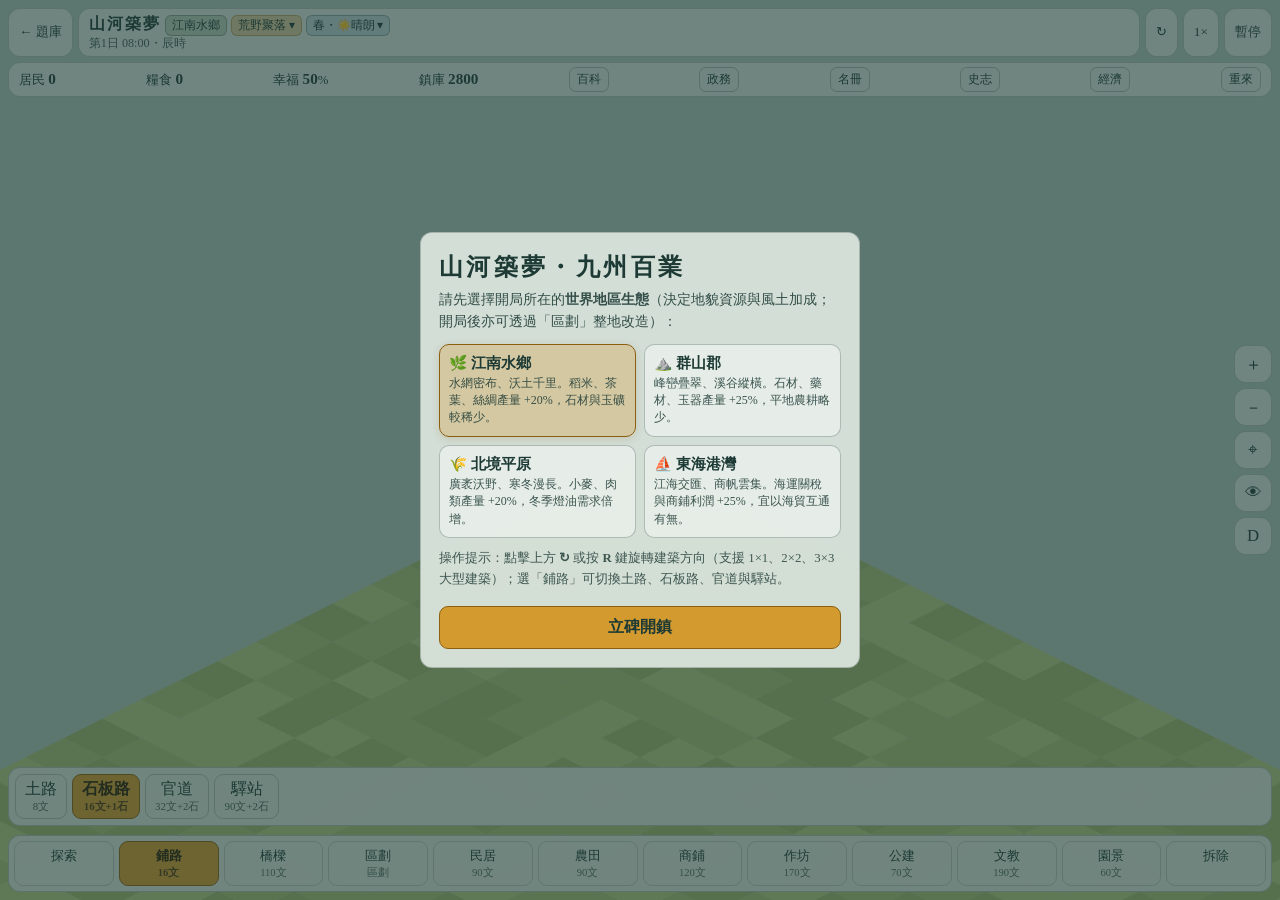
==== commit 7c7f19be: "Rename town-v9.html to town.html" ====
--- a/town.html
+++ b/town.html
@@ -3,112 +3,161 @@
 <head>
 <meta charset="utf-8">
 <meta name="viewport" content="width=device-width,initial-scale=1,viewport-fit=cover,user-scalable=no">
-<title>河畔小鎮</title>
+<title>山河築夢・九州百業</title>
 <style>
 :root{--ink:#1d3a35;--cel:#dde7df;--amb:#d39a2f}
 *{box-sizing:border-box;-webkit-tap-highlight-color:transparent}
 html,body{margin:0;height:100%;overflow:hidden;background:#a9c3b6;color:var(--ink);overscroll-behavior:none;font-family:"Noto Serif TC","Source Han Serif TC","Songti TC","PMingLiU",serif}
 canvas{position:fixed;inset:0;width:100%;height:100%;display:block;touch-action:none}
-.pn{background:rgba(221,231,223,.92);backdrop-filter:blur(6px);-webkit-backdrop-filter:blur(6px);border:1px solid rgba(29,58,53,.25);border-radius:12px}
+.pn{background:rgba(221,231,223,.93);backdrop-filter:blur(6px);-webkit-backdrop-filter:blur(6px);border:1px solid rgba(29,58,53,.25);border-radius:12px}
 button,a{font:inherit;color:var(--ink)}
-.b{font-size:.85rem;padding:7px 11px;cursor:pointer;white-space:nowrap;text-decoration:none;display:flex;align-items:center;border:1px solid rgba(29,58,53,.25)}
-#top{position:fixed;left:8px;right:8px;top:calc(8px + env(safe-area-inset-top,0px));display:flex;flex-direction:column;gap:6px;pointer-events:none}
-#top .row{display:flex;gap:6px;align-items:stretch}
+.b{font-size:.84rem;padding:6px 10px;cursor:pointer;white-space:nowrap;text-decoration:none;display:flex;align-items:center;border:1px solid rgba(29,58,53,.25)}
+#top{position:fixed;left:8px;right:8px;top:calc(8px + env(safe-area-inset-top,0px));display:flex;flex-direction:column;gap:5px;pointer-events:none;z-index:3}
+#top .row{display:flex;gap:5px;align-items:stretch}
 #top .pn{pointer-events:auto}
 #hud{flex:1;display:flex;flex-direction:column;justify-content:center;padding:4px 10px;line-height:1.3;min-width:0}
-#hud b{font-size:1.05rem;letter-spacing:.14em}
-#clk{font-size:.78rem;opacity:.8}
-#stats{display:flex;justify-content:space-between;align-items:center;gap:6px;padding:5px 12px;font-size:.82rem}
-#stats b{font-size:1rem}
-#bReset{padding:3px 9px;font-size:.78rem;background:transparent;border-radius:8px;cursor:pointer;border:1px solid rgba(29,58,53,.3)}
-#zoom{position:fixed;right:8px;top:50%;transform:translateY(-50%);display:flex;flex-direction:column;gap:6px}
-#zoom .b{justify-content:center;width:40px;height:40px;font-size:1.1rem}
-#msg{position:fixed;left:50%;bottom:calc(142px + env(safe-area-inset-bottom,0px));transform:translateX(-50%);padding:8px 14px;font-size:.88rem;opacity:0;pointer-events:none;transition:opacity .2s;max-width:90%;text-align:center}
+#hud b{font-size:1.02rem;letter-spacing:.12em}
+#clk{font-size:.76rem;opacity:.82}
+#stats{display:flex;justify-content:space-between;align-items:center;gap:4px;padding:4px 10px;font-size:.8rem;flex-wrap:wrap}
+#stats b{font-size:.95rem}
+#stats button{padding:3px 7px;font-size:.76rem;background:transparent;border-radius:7px;cursor:pointer;border:1px solid rgba(29,58,53,.3)}
+#zoom{position:fixed;right:8px;top:50%;transform:translateY(-50%);display:flex;flex-direction:column;gap:5px;z-index:3}
+#zoom .b{justify-content:center;width:38px;height:38px;font-size:1.05rem}
+#msg{position:fixed;left:50%;bottom:calc(146px + env(safe-area-inset-bottom,0px));transform:translateX(-50%);padding:8px 14px;font-size:.86rem;opacity:0;pointer-events:none;transition:opacity .2s;max-width:92%;text-align:center;z-index:15}
 #msg.show{opacity:1}
-#sub{position:fixed;left:8px;right:8px;bottom:calc(76px + env(safe-area-inset-bottom,0px));display:none;gap:6px;padding:6px;overflow-x:auto}
-.ch{flex:0 0 auto;background:transparent;border:1px solid rgba(29,58,53,.25);border-radius:9px;padding:5px 10px;cursor:pointer;display:flex;flex-direction:column;align-items:center}
-.ch small{font-size:.7rem;opacity:.75}
-.ch.on{background:var(--amb);border-color:#8a5f12;color:#2a1d05}
-#card{position:fixed;left:8px;right:8px;bottom:calc(76px + env(safe-area-inset-bottom,0px));display:none;flex-direction:column;gap:8px;padding:10px 12px}
-#card .rw{display:flex;gap:8px}
-#card button{flex:1;padding:8px;border-radius:9px;border:1px solid rgba(29,58,53,.3);background:transparent;cursor:pointer}
+#eco,#roster,#chron,#pediaModal{position:fixed;left:8px;right:8px;top:calc(104px + env(safe-area-inset-top,0px));bottom:calc(8px + env(safe-area-inset-bottom,0px));display:none;flex-direction:column;padding:12px;overflow:hidden;z-index:6}
+#eco .eh,#roster .eh,#chron .eh,#pediaModal .eh{display:flex;justify-content:space-between;align-items:center;margin-bottom:6px;gap:6px;flex-wrap:wrap}
+#eco button,#roster button,#chron button,#roster select,#pediaModal button{padding:4px 10px;border-radius:8px;border:1px solid rgba(29,58,53,.3);background:rgba(255,255,255,.35);cursor:pointer;font:inherit;color:var(--ink)}
+#ecoBody,#rosterBody,#chronBody,#pediaBody{overflow:auto;font-size:.85rem;line-height:1.65}
+#ecoBody table,#rosterBody table,#pediaBody table{width:100%;border-collapse:collapse;margin:6px 0}
+#ecoBody th,#ecoBody td,#rosterBody th,#rosterBody td,#pediaBody th,#pediaBody td{text-align:left;padding:3px 5px;border-bottom:1px solid rgba(29,58,53,.15);font-size:.8rem}
+#ecoBody .nt{opacity:.8;font-size:.8rem}
+#cardT{white-space:pre-line;font-size:.86rem;line-height:1.55}
+#sub{position:fixed;left:8px;right:8px;bottom:calc(74px + env(safe-area-inset-bottom,0px));display:none;gap:5px;padding:6px;overflow-x:auto;z-index:3}
+.ch{flex:0 0 auto;background:transparent;border:1px solid rgba(29,58,53,.25);border-radius:9px;padding:4px 9px;cursor:pointer;display:flex;flex-direction:column;align-items:center}
+.ch small{font-size:.68rem;opacity:.78}
+.ch.on{background:var(--amb);border-color:#8a5f12;color:#2a1d05;font-weight:bold}
+#card{position:fixed;left:8px;right:8px;bottom:calc(74px + env(safe-area-inset-bottom,0px));display:none;flex-direction:column;gap:7px;padding:10px 12px;z-index:4}
+#card .rw{display:flex;gap:6px;flex-wrap:wrap}
+#card button{flex:1 1 auto;padding:7px 8px;border-radius:9px;border:1px solid rgba(29,58,53,.3);background:rgba(255,255,255,.3);cursor:pointer;font-size:.82rem}
+#cardUpg{background:#5c8a58!important;border-color:#3a5e37!important;color:#fff!important;font-weight:bold}
 #cardDel{background:var(--amb)!important;border-color:#8a5f12!important}
-#bar{position:fixed;left:8px;right:8px;bottom:calc(8px + env(safe-area-inset-bottom,0px));display:flex;gap:6px;padding:6px;overflow-x:auto}
-.tb{flex:1 0 58px;background:transparent;border:1px solid rgba(29,58,53,.2);border-radius:9px;padding:6px 4px;display:flex;flex-direction:column;align-items:center;gap:1px;cursor:pointer}
-.tb small{font-size:.7rem;opacity:.75;min-height:1em}
-.tb.on{background:var(--amb);border-color:#8a5f12;color:#2a1d05}
-#intro{position:fixed;inset:0;display:flex;align-items:center;justify-content:center;background:rgba(29,58,53,.5);padding:20px}
-#intro .pn{max-width:340px;padding:20px}
-#intro h2{margin:0 0 6px;letter-spacing:.16em}
-#intro ol{padding-left:1.3em;line-height:1.9;margin:8px 0}
-#intro p{margin:6px 0;font-size:.88rem;opacity:.85;line-height:1.7}
-#go{width:100%;margin-top:10px;padding:10px;background:var(--amb);border:1px solid #8a5f12;border-radius:9px;font-size:1rem;cursor:pointer}
+#bar{position:fixed;left:8px;right:8px;bottom:calc(8px + env(safe-area-inset-bottom,0px));display:flex;gap:5px;padding:5px;overflow-x:auto;z-index:3}
+.tb{flex:1 0 54px;background:transparent;border:1px solid rgba(29,58,53,.2);border-radius:9px;padding:5px 3px;display:flex;flex-direction:column;align-items:center;gap:1px;cursor:pointer;font-size:.84rem}
+.tb small{font-size:.66rem;opacity:.75;min-height:1em}
+.tb.on{background:var(--amb);border-color:#8a5f12;color:#2a1d05;font-weight:bold}
+#intro{position:fixed;inset:0;display:flex;align-items:center;justify-content:center;background:rgba(29,58,53,.55);padding:16px;z-index:20}
+#intro .pn{max-width:440px;max-height:88vh;overflow:auto;padding:18px}
+#intro h2{margin:0 0 6px;letter-spacing:.14em}
+#intro p{margin:6px 0;font-size:.85rem;opacity:.88;line-height:1.65}
+.reg-grid{display:grid;grid-template-columns:repeat(2,1fr);gap:8px;margin:10px 0}
+.reg-card{padding:9px;border-radius:10px;border:1.5px solid rgba(29,58,53,.28);background:rgba(255,255,255,.42);cursor:pointer;text-align:left;transition:all .15s}
+.reg-card.on{background:rgba(211,154,47,.32);border-color:#8a5f12;box-shadow:0 2px 8px rgba(138,95,18,.2)}
+.reg-card b{display:block;font-size:.92rem;margin-bottom:2px}
+.reg-card small{display:block;font-size:.75rem;opacity:.85;line-height:1.45}
+#go{width:100%;margin-top:10px;padding:10px;background:var(--amb);border:1px solid #8a5f12;border-radius:9px;font-size:1rem;font-weight:bold;cursor:pointer}
+#resCard{position:fixed;left:8px;right:8px;top:calc(104px + env(safe-area-inset-top,0px));max-height:60vh;display:none;flex-direction:column;padding:12px;overflow:hidden;z-index:6}
+#resCard .rh{display:flex;justify-content:space-between;align-items:center;margin-bottom:6px}
+#resCard .body{overflow:auto;font-size:.85rem;line-height:1.6;white-space:pre-line}
+#resCard button{padding:5px 12px;border-radius:8px;border:1px solid rgba(29,58,53,.3);background:transparent;cursor:pointer}
+#debug{position:fixed;left:8px;right:8px;top:calc(104px + env(safe-area-inset-top,0px));max-height:44vh;display:none;flex-direction:column;padding:10px 12px;overflow:auto;z-index:8;font:12px/1.5 ui-monospace,monospace;white-space:pre-wrap}
+.r-link{text-decoration:underline;cursor:pointer;font-weight:bold}
+.chron-item{padding:5px 0;border-bottom:1px dashed rgba(29,58,53,.18)}
+.chron-tag{display:inline-block;padding:1px 6px;border-radius:6px;background:rgba(211,154,47,.3);font-size:.74rem;margin-right:6px}
+#stageBadge,#wxBadge,#regBadge{font-size:.72rem;padding:2px 6px;border-radius:6px;margin-left:4px;vertical-align:middle;cursor:pointer;display:inline-flex;align-items:center;gap:2px}
+#stageBadge{background:rgba(211,154,47,.38);border:1px solid rgba(138,95,18,.4)}
+#wxBadge{background:rgba(111,163,189,.32);border:1px solid rgba(29,58,53,.32)}
+#regBadge{background:rgba(92,138,88,.28);border:1px solid rgba(29,58,53,.32)}
+#stageModal,#wxModal,#govModal{position:fixed;left:8px;right:8px;top:calc(104px + env(safe-area-inset-top,0px));max-height:74vh;display:none;flex-direction:column;padding:12px;overflow:hidden;z-index:7}
+#stageModal .eh,#wxModal .eh,#govModal .eh{display:flex;justify-content:space-between;align-items:center;margin-bottom:6px}
+#stageModal button,#wxModal .eh button,#govModal .eh button{padding:5px 12px;border-radius:8px;border:1px solid rgba(29,58,53,.3);background:transparent;cursor:pointer}
+#stageBody,#wxBody,#govBody{overflow:auto;font-size:.85rem;line-height:1.65}
+#stageBody table{width:100%;border-collapse:collapse;margin:6px 0}
+#stageBody th,#stageBody td{text-align:left;padding:4px 5px;border-bottom:1px solid rgba(29,58,53,.15);font-size:.8rem}
+.stg-cur{background:rgba(211,154,47,.22);font-weight:bold}
+.stg-box{padding:8px 10px;border-radius:9px;background:rgba(255,255,255,.35);border:1px solid rgba(29,58,53,.16);margin:6px 0}
+.stg-ok{color:#2e6f40;font-weight:bold}
+.stg-lack{color:#a8382b;font-weight:bold}
+.wx-grid{display:grid;grid-template-columns:repeat(4,1fr);gap:6px;margin:6px 0}
+.wx-grid5{display:grid;grid-template-columns:repeat(5,1fr);gap:5px;margin:6px 0}
+.wx-opt,.pol-opt,.pedia-tab{padding:5px 4px;border-radius:8px;border:1px solid rgba(29,58,53,.26);background:rgba(255,255,255,.35);cursor:pointer;text-align:center;font-size:.8rem}
+.wx-opt.on,.pol-opt.on,.pedia-tab.on{background:var(--amb);border-color:#8a5f12;color:#2a1d05;font-weight:bold}
+.pol-grid{display:grid;grid-template-columns:repeat(3,1fr);gap:6px;margin:5px 0 9px}
+.pedia-tabs{display:flex;gap:5px;overflow-x:auto;margin-bottom:8px;padding-bottom:2px}
+.pedia-tab{flex:0 0 auto;padding:4px 10px}
+.pedia-card{padding:8px 10px;border-radius:9px;background:rgba(255,255,255,.4);border:1px solid rgba(29,58,53,.16);margin-bottom:7px}
+.pedia-card h4{margin:0 0 3px;font-size:.9rem;display:flex;justify-content:space-between}
+.rank-badge{display:inline-block;padding:1px 5px;border-radius:5px;background:rgba(211,154,47,.32);border:1px solid rgba(138,95,18,.35);font-size:.7rem;margin-left:4px}
+.ev-chain{padding:8px 10px;border-radius:9px;background:rgba(211,154,47,.16);border:1px solid rgba(138,95,18,.32);margin:6px 0}
+.ev-steps{display:flex;gap:4px;margin-top:5px;font-size:.74rem}
+.ev-step{flex:1;padding:2px 4px;border-radius:5px;background:rgba(255,255,255,.35);text-align:center;opacity:.65}
+.ev-step.cur{background:var(--amb);color:#2a1d05;font-weight:bold;opacity:1}
+.ev-step.done{background:rgba(46,111,64,.22);color:#1f522e;opacity:.9}
+.wx-row{display:flex;align-items:center;justify-content:space-between;gap:8px;padding:6px 8px;border-radius:8px;background:rgba(255,255,255,.32);border:1px solid rgba(29,58,53,.15);margin:6px 0}
+#obsExit{position:fixed;right:14px;bottom:calc(16px + env(safe-area-inset-bottom,0px));display:none;padding:8px 14px;font-size:.86rem;z-index:30;cursor:pointer;box-shadow:0 2px 10px rgba(0,0,0,.18)}
+body.obs #top,body.obs #zoom,body.obs #bar,body.obs #sub,body.obs #card,body.obs #eco,body.obs #roster,body.obs #chron,body.obs #stageModal,body.obs #wxModal,body.obs #govModal,body.obs #pediaModal,body.obs #resCard,body.obs #debug{display:none!important}
+body.obs #obsExit{display:flex;align-items:center;gap:6px}
 </style>
 </head>
 <body>
 <canvas id="cv"></canvas>
 <div id="top">
   <div class="row">
-    <a class="pn b" href="index.html">← 題庫</a>
-    <div class="pn" id="hud"><b>河畔小鎮</b><span id="clk"></span></div>
+    <a class="pn b" id="backToBank" href="./index.html">← 題庫</a>
+    <div class="pn" id="hud"><div><b>山河築夢</b><span id="regBadge" title="開局世界生態地區">江南水鄉</span><span id="stageBadge" title="點擊查看城鎮規模與晉升條件">荒野聚落 ▾</span><span id="wxBadge" title="點擊調整四季與天氣">春・晴朗 ▾</span></div><span id="clk"></span></div>
+    <button class="pn b" id="bRot" title="旋轉建築方向 (R鍵)">↻</button>
     <button class="pn b" id="bSpd" aria-label="遊戲速度">1×</button>
     <button class="pn b" id="bPause">暫停</button>
   </div>
   <div class="pn" id="stats">
-    <span>居民 <b id="sPop">0</b></span><span>建築 <b id="sB">0</b></span><span>街道 <b id="sR">0</b></span><span>鎮庫 <b id="sM">0</b> 文</span>
-    <button id="bReset">重來</button>
+    <span>居民 <b id="sPop">0</b></span><span>糧食 <b id="sFood">0</b></span><span>幸福 <b id="sHap">0</b>%</span><span>鎮庫 <b id="sM">0</b></span>
+    <button id="bPedia">百科</button><button id="bGov">政務</button><button id="bRoster">名冊</button><button id="bChron">史志</button><button id="bEco">經濟</button><button id="bReset">重來</button>
   </div>
 </div>
-<div id="zoom"><button class="pn b" id="zi" aria-label="放大">＋</button><button class="pn b" id="zo" aria-label="縮小">－</button><button class="pn b" id="zh" aria-label="回到小鎮">⌖</button></div>
+<div id="zoom">
+  <button class="pn b" id="zi" aria-label="放大">＋</button>
+  <button class="pn b" id="zo" aria-label="縮小">－</button>
+  <button class="pn b" id="zh" aria-label="回到小鎮">⌖</button>
+  <button class="pn b" id="bObs" aria-label="觀察模式" title="城鎮觀察模式">👁</button>
+  <button class="pn b" id="zd" aria-label="除錯">D</button>
+</div>
+<button id="obsExit" class="pn">退出觀察模式</button>
 <div id="msg" class="pn"></div>
+<div id="eco" class="pn"><div class="eh"><b>經濟與物產總覽（含保鮮度與季節需求）</b><button id="ecoX">關閉</button></div><div id="ecoBody"></div></div>
+<div id="pediaModal" class="pn"><div class="eh"><b>九州營造・建築百科全書</b><button id="pediaX">關閉</button></div><div id="pediaBody"></div></div>
+<div id="roster" class="pn"><div class="eh"><b>全鎮人口名冊</b><div><select id="rosterFilter"><option value="all">全部居民</option><option value="unemployed">待業中</option><option value="employed">已就業</option><option value="child">未成年</option></select> <button id="rosterAutoJob">一鍵補缺</button> <button id="rosterX">關閉</button></div></div><div id="rosterBody"></div></div>
+<div id="chron" class="pn"><div class="eh"><b>城鎮編年史</b><button id="chronX">關閉</button></div><div id="chronBody"></div></div>
+<div id="stageModal" class="pn"><div class="eh"><b>城鎮規模與晉升指南</b><button id="stageX">關閉</button></div><div id="stageBody"></div></div>
+<div id="wxModal" class="pn"><div class="eh"><b>四季與天象控制</b><button id="wxX">關閉</button></div><div id="wxBody"></div></div>
+<div id="govModal" class="pn"><div class="eh"><b>行政治理・稅率與文教總覽</b><button id="govX">關閉</button></div><div id="govBody"></div></div>
+<div id="resCard" class="pn"><div class="rh"><b id="resName">居民</b><button id="resX">關閉</button></div><div class="body" id="resBody"></div></div>
+<div id="debug" class="pn"></div>
 <div id="sub" class="pn"></div>
-<div id="card" class="pn"><div id="cardT"></div><div class="rw"><button id="cardDel"></button><button id="cardX">關閉</button></div></div>
+<div id="card" class="pn"><div id="cardT"></div><div class="rw"><button id="cardUpg" style="display:none">升級</button><button id="cardDel"></button><button id="cardX">關閉</button></div></div>
 <div id="bar" class="pn"></div>
 <div id="intro"><div class="pn">
-  <h2>河畔小鎮</h2>
-  <p>在河岸邊，一格一格把小鎮鋪起來。</p>
-  <ol><li>選「鋪路」，從河岸邊的碼頭拖出一條青石路。</li><li>選「民居」，點在路旁的空地，等它落成。</li><li>居民搬進來後，再蓋商鋪和作坊，賺取鎮庫。</li></ol>
-  <p>單指拖曳移動畫面（鋪路和拆除時改用兩指），兩指縮放。世界很大，右側的 ⌖ 可以隨時回到你的小鎮。進度會自動存在這支手機上。</p>
-  <button id="go">開始建造</button>
+  <h2>山河築夢・九州百業</h2>
+  <p>請先選擇開局所在的<b>世界地區生態</b>（決定地貌資源與風土加成；開局後亦可透過「區劃」整地改造）：</p>
+  <div class="reg-grid" id="regGrid">
+    <div class="reg-card on" data-reg="jiangnan"><b>🌿 江南水鄉</b><small>水網密布、沃土千里。稻米、茶葉、絲綢產量 +20%，石材與玉礦較稀少。</small></div>
+    <div class="reg-card" data-reg="mountain"><b>⛰️ 群山郡</b><small>峰巒疊翠、溪谷縱橫。石材、藥材、玉器產量 +25%，平地農耕略少。</small></div>
+    <div class="reg-card" data-reg="north"><b>🌾 北境平原</b><small>廣袤沃野、寒冬漫長。小麥、肉類產量 +20%，冬季燈油需求倍增。</small></div>
+    <div class="reg-card" data-reg="eastsea"><b>⛵ 東海港灣</b><small>江海交匯、商帆雲集。海運關稅與商鋪利潤 +25%，宜以海貿互通有無。</small></div>
+  </div>
+  <p style="font-size:.8rem;opacity:.82">操作提示：點擊上方 <b>↻</b> 或按 <b>R</b> 鍵旋轉建築方向（支援 1×1、2×2、3×3 大型建築）；選「鋪路」可切換土路、石板路、官道與驛站。</p>
+  <button id="go">立碑開鎮</button>
 </div></div>
 
 <script>
 (() => {
 "use strict";
-const N = 10000, RX = 5004, HW = 32, HH = 16, DOCK = { x: 5003, y: 5000 }, KEY = "town_save_v2", ROAD = 20;
+
+// ============================================================
+// 0. 常數與純函式
+// ============================================================
+const N = 10000, RX = 5004, HW = 32, HH = 16, DOCK = { x: 5003, y: 5000 }, KEY = "town_save_v6";
+const CH = 16;
 const D4 = [[1, 0], [-1, 0], [0, 1], [0, -1]];
-const CAT = {
-  house: [{ id: "h1", n: "民居", c: 80, h: 20, r: 13, w: ["#ece1c8", "#cdc0a1"], f: ["#7a928d", "#566b68", "#8aa39e"] }],
-  shop: [
-    { id: "s1", n: "雜貨鋪", c: 120, h: 24, r: 14, w: ["#dbb88f", "#b99671"], f: ["#d1604a", "#a23f2b", "#e07a63"], d: "lan", inc: 6 },
-    { id: "s2", n: "茶坊", c: 140, h: 24, r: 14, w: ["#d9c9a0", "#b8a77d"], f: ["#4f7b6b", "#3a5c50", "#62917f"], d: "flag", inc: 7 },
-    { id: "s3", n: "食肆", c: 160, h: 26, r: 14, w: ["#e4c9a4", "#c2a681"], f: ["#a8553a", "#85402b", "#bd6b4f"], d: "lan", inc: 8 },
-    { id: "s4", n: "布莊", c: 150, h: 24, r: 13, w: ["#e8dcc8", "#c9bb9f"], f: ["#3e5f8a", "#2f4a6c", "#5276a3"], d: "cloth", inc: 8 },
-    { id: "s5", n: "藥鋪", c: 170, h: 24, r: 14, w: ["#d8cdb3", "#b7ab8f"], f: ["#6a7f4f", "#52643c", "#7f9663"], d: "sign", inc: 9 },
-    { id: "s6", n: "酒樓", c: 260, h: 38, r: 16, w: ["#e2b58c", "#bf9168"], f: ["#b8452e", "#8f3320", "#cf5c43"], d: "lan2", inc: 15, bt: 30 }
-  ],
-  work: [
-    { id: "w1", n: "陶坊", c: 150, h: 22, r: 11, w: ["#bf9f7e", "#9c7f61"], f: ["#8a6650", "#684a38", "#9c7863"], d: "kiln", inc: 9 },
-    { id: "w2", n: "木作坊", c: 150, h: 22, r: 11, w: ["#c9ad82", "#a68b63"], f: ["#6f5a3f", "#54432e", "#836c4e"], d: "logs", inc: 9 },
-    { id: "w3", n: "織坊", c: 170, h: 22, r: 12, w: ["#e0d2b6", "#bfb094"], f: ["#8a5f7a", "#6c4960", "#a0768f"], d: "yarn", inc: 11 },
-    { id: "w4", n: "鐵鋪", c: 200, h: 22, r: 11, w: ["#a9a49a", "#878279"], f: ["#5b5f66", "#44474d", "#6e737b"], d: "anvil", inc: 14 },
-    { id: "w5", n: "釀酒坊", c: 220, h: 24, r: 12, w: ["#d3b891", "#b09670"], f: ["#7b5b3e", "#5e432d", "#8f6e4f"], d: "jars", inc: 16 }
-  ],
-  park: [
-    { id: "p1", n: "垂柳", c: 60, k: "willow", bt: 6 }, { id: "p2", n: "花圃", c: 50, k: "flower", bt: 6 },
-    { id: "p3", n: "池塘", c: 90, k: "pond", bt: 8 }, { id: "p4", n: "涼亭", c: 140, k: "pavilion", bt: 10 },
-    { id: "p5", n: "竹林", c: 70, k: "bamboo", bt: 6 }, { id: "p6", n: "假山", c: 110, k: "rock", bt: 8 }
-  ]
-};
-const TY = {}; Object.keys(CAT).forEach(c => CAT[c].forEach(v => { v.cat = c; TY[v.id] = v; }));
-const TOOLS = [["look", "探索"], ["road", "鋪路"], ["house", "民居"], ["shop", "商鋪"], ["work", "作坊"], ["park", "園景"], ["del", "拆除"]];
-const $ = s => document.querySelector(s);
-const cv = $("#cv"), cx = cv.getContext("2d");
-let roads = new Set(), bm = new Map(), conn = new Set(), CR = [], R = [];
-let S = { m: 2400, t: 120 }, speed = 1, paused = false, tool = "road", acc = 0, Z = 1, cam = { x: 0, y: 0 };
-let sel = { house: "h1", shop: "s1", work: "w1", park: "p1" };
-let hov = null, VW = 0, VH = 0, DPR = 1, introOpen = false, cardB = null;
-
 const K = (x, y) => y * N + x;
 const inW = (x, y) => x >= 0 && y >= 0 && x < N && y < N;
 const isW = (x, y) => x >= RX && x < RX + 2;
@@ -118,233 +167,1396 @@
 const dark = h => (h >= 20 || h < 4) ? 1 : h >= 18 ? (h - 18) / 2 : h < 6 ? (6 - h) / 2 : 0;
 const pad = n => String(n).padStart(2, "0");
 const SH = ["子", "丑", "寅", "卯", "辰", "巳", "午", "未", "申", "酉", "戌", "亥"];
-const GR = ["#a6ba72", "#9db46b", "#abbf79"], WC = [];
-for (let i = 0; i < 8; i++) WC.push("hsl(197 42% " + (47 + i * .9) + "%)");
-
-// ===== 存檔（只存道路與建築，世界其他部分由程式生成） =====
+
+const REGIONS = {
+  jiangnan: { id: "jiangnan", name: "江南水鄉", desc: "水網密布、絲茶之鄉", bonus: { rice: 1.2, tea: 1.2, silk: 1.2, stone: 0.8, jade: 0.75 }, tradeMult: 1.05, winterLen: 1.0, groundTint: null },
+  mountain: { id: "mountain", name: "群山郡", desc: "崇山峻嶺、玉石藥庫", bonus: { stone: 1.3, herb: 1.25, jade: 1.3, wheat: 0.85, rice: 0.8 }, tradeMult: 0.95, winterLen: 1.1, groundTint: "#99a38c" },
+  north:    { id: "north",    name: "北境平原", desc: "廣袤沃野、牧馬糧倉", bonus: { wheat: 1.25, meat: 1.25, oil: 1.15, tea: 0.75, silk: 0.8 }, tradeMult: 1.0, winterLen: 1.35, groundTint: "#b2ba82" },
+  eastsea:  { id: "eastsea",  name: "東海港灣", desc: "千帆競發、海貿都會", bonus: { veg: 1.15, oil: 1.1, stone: 0.9 }, tradeMult: 1.35, winterLen: 0.9, groundTint: "#a2bfa8" }
+};
+
+const GR_SEASON = [
+  { meadow: ["#a6ba72", "#9db46b", "#b2c77d"], plain: ["#9db46b", "#96ac64", "#a4b872"], forest: ["#7fa85e", "#76a055", "#8ab368"], mountain: ["#8f9a86", "#84907b", "#9aa491"], river: ["#c3bd8e", "#bdb78a", "#c9c394"], water: ["#6fa3bd", "#6a9db6", "#74a9c2"] },
+  { meadow: ["#88ab5a", "#7fa252", "#93b564"], plain: ["#7ea053", "#75974b", "#88aa5c"], forest: ["#5e8c45", "#55823d", "#68964e"], mountain: ["#7f8f79", "#74846e", "#8a9a84"], river: ["#c5bc86", "#beb580", "#ccc38e"], water: ["#5f98b5", "#5991ae", "#669fbc"] },
+  { meadow: ["#c4b068", "#bba65f", "#ccb872"], plain: ["#bba35d", "#b19954", "#c4ac66"], forest: ["#c78646", "#b8783c", "#d49654"], mountain: ["#998e7c", "#8e8372", "#a49987"], river: ["#c7b884", "#bfb07d", "#cfc08c"], water: ["#6996ad", "#628fa6", "#709db4"] },
+  { meadow: ["#dce5e2", "#d3ddd9", "#e4ecea"], plain: ["#d2dcd9", "#c9d4d0", "#dbe4e1"], forest: ["#9fb3a8", "#94a89d", "#aabdb2"], mountain: ["#cfd8d7", "#c4cecd", "#dae2e1"], river: ["#b8c2be", "#afb9b5", "#c1cbc7"], water: ["#678ea3", "#60869b", "#6f96ab"] }
+];
+const SEASONS = [
+  { id: 0, name: "春", full: "春季", farmMult: 1.15, decayMult: 0.8, desc: "春雨潤澤，農作生長 +15%，生鮮較耐放" },
+  { id: 1, name: "夏", full: "夏季", farmMult: 1.25, decayMult: 1.8, desc: "日照充足，農作 +25%，生鮮腐敗加快（茶葉/蔬菜需求↑）" },
+  { id: 2, name: "秋", full: "秋季", farmMult: 1.35, decayMult: 1.0, desc: "秋收豐年，農作 +35%，藥材與酒類需求提升" },
+  { id: 3, name: "冬", full: "冬季", farmMult: 0.55, decayMult: 0.4, desc: "天寒地凍，農作 -45%，燈油與肉類需求大增" }
+];
+const WEATHERS = [
+  { id: "clear", name: "晴朗", icon: "☀️", farmMult: 1.0, moodDelta: 2, spdMult: 1.0, desc: "萬里無雲，百姓心情愉悅，出行順暢。" },
+  { id: "cloudy", name: "多雲", icon: "⛅", farmMult: 1.0, moodDelta: 0, spdMult: 1.0, desc: "微風拂面，氣候宜人。" },
+  { id: "rain", name: "細雨", icon: "🌧️", farmMult: 1.25, moodDelta: -1, spdMult: 0.85, desc: "農田灌溉 +25%，土路略顯泥濘，行人撐傘慢行。" },
+  { id: "storm", name: "雷雨", icon: "⛈️", farmMult: 0.85, moodDelta: -4, spdMult: 0.7, desc: "狂風暴雨伴隨閃電；行人避雨，道路通行降速。" },
+  { id: "snow", name: "降雪", icon: "❄️", farmMult: 0.6, moodDelta: 1, spdMult: 0.72, desc: "銀裝素裹，出行速度略降，燈油消耗增加。" },
+  { id: "fog", name: "薄霧", icon: "🌫️", farmMult: 0.95, moodDelta: 0, spdMult: 0.88, desc: "江面升起晨霧；朦朧詩意，商船緩行。" }
+];
+const WX_MAP = {}; WEATHERS.forEach(w => { WX_MAP[w.id] = w; });
+const WC = []; for (let i = 0; i < 8; i++) WC.push("hsl(197 42% " + (47 + i * .9) + "%)");
+
+const VIEW_AI_FULL = 800;
+const VIEW_AI_MID = 2000;
+const RESERVE_CASH = 20;
+
+// ============================================================
+// 1. 完整商品庫（含保存期限 decay 與季節需求權重）
+// ============================================================
+const GD = {
+  // 基礎農牧與生鮮（有腐敗損耗 decay: 每次經濟結算損耗比例）
+  wheat:   { n: "小麥", p: 2,  shelf: "耐儲", decay: 0.005 },
+  rice:    { n: "稻米", p: 3,  shelf: "耐儲", decay: 0.005, need: 1.4, sNeed: [1.0, 1.0, 1.1, 1.1] },
+  veg:     { n: "蔬菜", p: 3,  shelf: "易腐", decay: 0.045, need: 0.9, sNeed: [1.1, 1.35, 1.0, 0.8] },
+  meat:    { n: "肉類", p: 7,  shelf: "易腐", decay: 0.04,  need: 0.6, sNeed: [0.9, 0.8, 1.1, 1.45] },
+  flour:   { n: "麵粉", p: 4,  shelf: "耐儲", decay: 0.008 },
+  noodle:  { n: "麵食", p: 6,  shelf: "短保", decay: 0.025, need: 1.6, sNeed: [1.0, 0.95, 1.05, 1.15] },
+  // 基礎建材與原料
+  stone:   { n: "石材", p: 5,  shelf: "永久", decay: 0 },
+  herb:    { n: "藥材", p: 6,  shelf: "中保", decay: 0.012 },
+  // 民生與經濟加工品
+  oil:     { n: "燈油", p: 8,  shelf: "耐儲", decay: 0.004, need: 0.55, sNeed: [0.85, 0.7, 1.05, 1.65] },
+  tea:     { n: "茶葉", p: 9,  shelf: "中保", decay: 0.01,  need: 0.5,  sNeed: [1.1, 1.45, 1.0, 0.85] },
+  med:     { n: "成藥", p: 14, shelf: "耐儲", decay: 0.005, need: 0.35, sNeed: [1.2, 1.0, 1.1, 1.3] },
+  pottery: { n: "陶器", p: 10, shelf: "永久", decay: 0,     need: 0.45 },
+  wood:    { n: "木器", p: 12, shelf: "永久", decay: 0,     need: 0.45 },
+  cloth:   { n: "布匹", p: 11, shelf: "永久", decay: 0,     need: 0.45 },
+  iron:    { n: "鐵器", p: 15, shelf: "永久", decay: 0,     need: 0.25 },
+  wine:    { n: "美酒", p: 13, shelf: "越陳越香", decay: 0, need: 0.5,  sNeed: [0.9, 0.85, 1.25, 1.3] },
+  // 高階奢侈品
+  silk:    { n: "絲綢", p: 22, shelf: "永久", decay: 0,     need: 0.3 },
+  jade:    { n: "玉器", p: 32, shelf: "永久", decay: 0,     need: 0.2 }
+};
+
+// ============================================================
+// 2. 交通道路與橋樑分級資料
+// ============================================================
+const ROAD_TYPES = {
+  r_dirt:  { id: "r_dirt",  n: "土路",   c: 8,  stone: 0, spd: 1.0, cap: 3,  col: "#b89f7d", connCol: "#c4ab87", stroke: "#8f7858", desc: "造價低廉，車馬多時易擁堵" },
+  r_stone: { id: "r_stone", n: "石板路", c: 16, stone: 1, spd: 1.45, cap: 6, col: "#bcb7a5", connCol: "#c9c4b1", stroke: "#9a9582", desc: "平整耐用，需 1 份石材（或雙倍銀兩代購）" },
+  r_imp:   { id: "r_imp",   n: "官道",   c: 32, stone: 2, spd: 2.1, cap: 12, col: "#9ea6a8", connCol: "#aeb8ba", stroke: "#6c7678", desc: "雙向通衢大道，大幅緩解物流壅塞" },
+  r_post:  { id: "r_post",  n: "驛站",   c: 90, stone: 2, spd: 2.3, cap: 16, col: "#b5895a", connCol: "#c99b68", stroke: "#7a542e", desc: "物流樞紐，周邊 6 格商旅與搬運提速 +30%" }
+};
+
+// ============================================================
+// 3. 完整建築百科資料庫（支援 1×1 / 2×2 / 3×3、旋轉、相鄰加成、住宅升級路線）
+// ============================================================
+const CAT = {
+  house: [
+    { id: "h0", n: "茅屋", c: 45,  w: 1, d_len: 1, cap: 2, tax: 6,  upTo: "h1", upCost: 60,  upReq: {}, h: 14, r: 10, wCol: ["#d9ccb4", "#b8aa90"], f: ["#b59b6d", "#8f7850", "#c7ad7e"], desc: "簡易草廬，可升級為民居" },
+    { id: "h1", n: "民居", c: 90,  w: 1, d_len: 1, cap: 4, tax: 12, upTo: "h2", upCost: 160, upReq: { stone: 2 }, h: 20, r: 13, wCol: ["#ece1c8", "#cdc0a1"], f: ["#7a928d", "#566b68", "#8aa39e"], desc: "青瓦白牆，可擴建為 2×2 院落" },
+    { id: "h2", n: "院落", c: 240, w: 2, d_len: 2, cap: 8, tax: 28, upTo: "h3", upCost: 380, upReq: { stone: 4, silk: 1 }, h: 24, r: 15, wCol: ["#ebe0c9", "#c9bda3"], f: ["#5d7a75", "#435955", "#6f8f89"], d: "lan", desc: "2×2 四合庭院，宜居度高，可升為宅邸" },
+    { id: "h3", n: "宅邸", c: 580, w: 3, d_len: 3, cap: 16, tax: 65, upTo: null, h: 30, r: 18, wCol: ["#f2e6cf", "#cfc2a7"], f: ["#3f5c6e", "#2d4352", "#517287"], d: "lan2", desc: "3×3 世家府邸，稅收豐厚，喜鄰園林水岸" }
+  ],
+  bridge: [
+    { id: "b_wood",  n: "木橋", c: 50,  w: 1, d_len: 1, spd: 1.1, cap: 4,  desc: "跨河木橋，造價低但載重有限" },
+    { id: "b_stone", n: "石拱橋", c: 110, w: 1, d_len: 1, spd: 1.9, cap: 12, stone: 2, desc: "堅固石橋，支援官道級繁重物流" },
+    { id: "b2",      n: "池塘小橋", c: 40, w: 1, d_len: 1, spd: 1.2, cap: 6, desc: "架於池塘之上，兼顧通行與園林雅趣" }
+  ],
+  farm: [
+    { id: "f1", n: "麥田", c: 90,  w: 1, d_len: 1, jobs: 2, bt: 12, rec: { in: {}, out: { wheat: 6 } }, syn: { f1: 0.08, c1: 0.15 }, desc: "連片種植或鄰近水井可增產" },
+    { id: "f2", n: "水田", c: 110, w: 1, d_len: 1, jobs: 2, bt: 14, rec: { in: {}, out: { rice: 5 } }, syn: { water: 0.25, c1: 0.15 }, desc: "產出稻米，緊鄰河水或水井產量 +25%" },
+    { id: "f3", n: "菜圃", c: 85,  w: 1, d_len: 1, jobs: 2, bt: 10, rec: { in: {}, out: { veg: 6 } }, syn: { c1: 0.15, f3: 0.08 }, desc: "供應新鮮蔬菜，需注意夏季保鮮" },
+    { id: "f4", n: "牧場", c: 150, w: 2, d_len: 2, jobs: 3, bt: 16, rec: { in: { wheat: 2 }, out: { meat: 5 } }, syn: { p1: 0.1 }, desc: "2×2 畜牧場，耗小麥產出肉類" },
+    { id: "f5", n: "茶園", c: 130, w: 1, d_len: 1, jobs: 2, bt: 15, rec: { in: {}, out: { tea: 4 } }, syn: { s2: 0.2, p5: 0.12 }, desc: "採摘春茗茶葉，鄰近茶坊相得益彰" },
+    { id: "f6", n: "藥圃", c: 140, w: 1, d_len: 1, jobs: 2, bt: 15, rec: { in: {}, out: { herb: 4 } }, syn: { w7: 0.2, c4: 0.15 }, desc: "種植道地草藥，供應藥坊煉製成藥" },
+    { id: "f7", n: "桑園", c: 145, w: 1, d_len: 1, jobs: 2, bt: 16, rec: { in: {}, out: { silk: 2 } }, syn: { w3: 0.25, water: 0.15 }, desc: "植桑養蠶，為織坊與絲綢提供原料" }
+  ],
+  shop: [
+    { id: "s1", n: "雜貨鋪", c: 120, w: 1, d_len: 1, h: 24, r: 14, wCol: ["#dbb88f", "#b99671"], f: ["#d1604a", "#a23f2b", "#e07a63"], d: "lan", jobs: 3, sell: ["pottery", "wood", "iron", "oil"], desc: "販售日用器物與燈油" },
+    { id: "s7", n: "麵食店", c: 160, w: 1, d_len: 1, h: 24, r: 14, wCol: ["#e6d3ae", "#c4b088"], f: ["#b0733a", "#8a5a2c", "#c98a4e"], d: "lan", jobs: 3, sell: ["noodle"], rec: { in: { flour: 4 }, out: { noodle: 12 } }, desc: "將麵粉製為熱騰騰麵食出售" },
+    { id: "s8", n: "生鮮市集", c: 220, w: 2, d_len: 2, h: 22, r: 13, wCol: ["#e3cfa8", "#c2ad86"], f: ["#568a5e", "#3e6945", "#6ba374"], d: "cloth", jobs: 4, sell: ["rice", "veg", "meat"], desc: "2×2 綜合菜市，集中供應米蔬肉食" },
+    { id: "s2", n: "茶坊", c: 140, w: 1, d_len: 1, h: 24, r: 14, wCol: ["#d9c9a0", "#b8a77d"], f: ["#4f7b6b", "#3a5c50", "#62917f"], d: "flag", jobs: 3, svc: 1, sell: ["tea"], syn: { f5: 0.2 }, desc: "品茗雅集之所，販售茶葉並提升社交" },
+    { id: "s4", n: "布莊綢緞行", c: 170, w: 1, d_len: 1, h: 24, r: 13, wCol: ["#e8dcc8", "#c9bb9f"], f: ["#3e5f8a", "#2f4a6c", "#5276a3"], d: "cloth", jobs: 3, sell: ["cloth", "silk"], syn: { w3: 0.2 }, desc: "經營布匹與高檔絲綢" },
+    { id: "s5", n: "藥鋪", c: 175, w: 1, d_len: 1, h: 24, r: 14, wCol: ["#d8cdb3", "#b7ab8f"], f: ["#6a7f4f", "#52643c", "#7f9663"], d: "sign", jobs: 3, svc: 1, sell: ["med"], syn: { w7: 0.2 }, desc: "坐堂問診並販售成藥" },
+    { id: "s6", n: "酒樓", c: 260, w: 2, d_len: 1, h: 36, r: 16, wCol: ["#e2b58c", "#bf9168"], f: ["#b8452e", "#8f3320", "#cf5c43"], d: "lan2", jobs: 4, bt: 28, sell: ["wine", "meat"], syn: { w5: 0.2 }, desc: "2×1 臨街酒樓，宴飲佳餚勝地" },
+    { id: "s9", n: "珍寶閣", c: 340, w: 2, d_len: 2, h: 32, r: 16, wCol: ["#e8d5b0", "#c4b08b"], f: ["#8a4b6e", "#693652", "#a65e86"], d: "lan2", jobs: 4, bt: 30, sell: ["jade", "silk"], syn: { w9: 0.25 }, desc: "2×2 奢華商號，專營玉器與錦緞" }
+  ],
+  work: [
+    { id: "w6", n: "磨坊", c: 170, w: 1, d_len: 1, h: 26, r: 12, wCol: ["#cfc2a6", "#aea286"], f: ["#6a6a5a", "#4f4f43", "#80806f"], d: "mill", jobs: 3, rec: { in: { wheat: 4 }, out: { flour: 6 } }, syn: { f1: 0.2 }, desc: "研磨小麥為麵粉，鄰近麥田提速 +20%" },
+    { id: "w8", n: "油坊", c: 185, w: 1, d_len: 1, h: 24, r: 12, wCol: ["#c9b48d", "#a6916b"], f: ["#8a6d3b", "#695129", "#a38349"], d: "jars", jobs: 3, rec: { in: { wheat: 2, veg: 2 }, out: { oil: 4 } }, desc: "壓榨燈油，冬季照明與民生必需" },
+    { id: "w10", n: "採石場", c: 190, w: 2, d_len: 2, h: 20, r: 10, wCol: ["#9ea3a6", "#7c8185"], f: ["#6b7073", "#505457", "#80868a"], d: "kiln", jobs: 4, rec: { in: {}, out: { stone: 5 } }, syn: { mountain: 0.3 }, desc: "2×2 採石工坊，產出石材（有噪音）" },
+    { id: "w1", n: "陶坊", c: 150, w: 1, d_len: 1, h: 22, r: 11, wCol: ["#bf9f7e", "#9c7f61"], f: ["#8a6650", "#684a38", "#9c7863"], d: "kiln", jobs: 3, rec: { in: {}, out: { pottery: 2 } }, desc: "燒製日常陶器" },
+    { id: "w2", n: "木作坊", c: 150, w: 1, d_len: 1, h: 22, r: 11, wCol: ["#c9ad82", "#a68b63"], f: ["#6f5a3f", "#54432e", "#836c4e"], d: "logs", jobs: 3, rec: { in: {}, out: { wood: 2 } }, syn: { forest: 0.25 }, desc: "伐木製器，鄰近山林產量 +25%" },
+    { id: "w3", n: "織造坊", c: 180, w: 1, d_len: 1, h: 22, r: 12, wCol: ["#e0d2b6", "#bfb094"], f: ["#8a5f7a", "#6c4960", "#a0768f"], d: "yarn", jobs: 3, rec: { in: {}, out: { cloth: 2 } }, syn: { f7: 0.25 }, desc: "紡紗織布，鄰近桑園提速 +25%" },
+    { id: "w4", n: "鐵鋪", c: 200, w: 1, d_len: 1, h: 22, r: 11, wCol: ["#a9a49a", "#878279"], f: ["#5b5f66", "#44474d", "#6e737b"], d: "anvil", jobs: 3, rec: { in: {}, out: { iron: 2 } }, desc: "鍛造農具與五金鐵器" },
+    { id: "w5", n: "釀酒坊", c: 220, w: 1, d_len: 1, h: 24, r: 12, wCol: ["#d3b891", "#b09670"], f: ["#7b5b3e", "#5e432d", "#8f6e4f"], d: "jars", jobs: 3, rec: { in: { rice: 2, wheat: 2 }, out: { wine: 3 } }, desc: "以米麥釀造陳年美酒" },
+    { id: "w7", n: "煉藥坊", c: 210, w: 1, d_len: 1, h: 24, r: 12, wCol: ["#d6ccb6", "#b5ab96"], f: ["#55704c", "#3e5437", "#69875f"], d: "kiln", jobs: 3, rec: { in: { herb: 3 }, out: { med: 3 } }, syn: { f6: 0.25 }, desc: "炮製草藥為成藥，提升全鎮健康" },
+    { id: "w9", n: "玉雕坊", c: 320, w: 2, d_len: 2, h: 26, r: 13, wCol: ["#d9e0d7", "#b5bdb3"], f: ["#4b7d6b", "#365e50", "#5e9682"], d: "anvil", jobs: 4, rec: { in: { stone: 3 }, out: { jade: 2 } }, syn: { w10: 0.25 }, desc: "2×2 精工玉作，琢石成玉（高附加值）" }
+  ],
+  civic: [
+    { id: "c1", n: "水井", c: 70, w: 1, d_len: 1, h: 12, r: 6, wCol: ["#9ea39e", "#7d827d"], f: ["#6b533b", "#4f3c29", "#82664a"], d: "well", jobs: 0, bt: 8, civic: "well", desc: "為周邊農田與民居提供水源" },
+    { id: "c2", n: "糧倉", c: 190, w: 2, d_len: 1, h: 26, r: 12, wCol: ["#cbb389", "#a68f68"], f: ["#7a5b3e", "#5c432c", "#916e4d"], d: "granary", jobs: 2, bt: 16, civic: "granary", desc: "2×1 大型倉儲，減緩全鎮生鮮腐敗 20%" },
+    { id: "c3", n: "消防局", c: 200, w: 1, d_len: 1, h: 24, r: 12, wCol: ["#c9886b", "#a3684e"], f: ["#9e3b2b", "#7a2b1e", "#b84937"], d: "fire", jobs: 3, bt: 16, civic: "fire", desc: "守護街坊防火安全" },
+    { id: "c4", n: "醫館", c: 220, w: 1, d_len: 1, h: 24, r: 13, wCol: ["#e3d9c3", "#bfb49d"], f: ["#4b7a5e", "#375c46", "#5e9474"], d: "sign", jobs: 3, bt: 18, civic: "clinic", desc: "救死扶傷，提升居民健康與壽命" },
+    { id: "c5", n: "巡檢司", c: 240, w: 1, d_len: 1, h: 26, r: 13, wCol: ["#9ea6ad", "#7c848a"], f: ["#3d4f63", "#2b3947", "#4e647d"], d: "flag", jobs: 4, bt: 18, civic: "patrol", desc: "維持街市治安秩序" },
+    { id: "c6", n: "縣衙", c: 420, w: 3, d_len: 3, h: 34, r: 17, wCol: ["#d4c6ab", "#b0a287"], f: ["#384a45", "#273632", "#485e58"], d: "lan2", jobs: 5, bt: 26, civic: "yamen", desc: "3×3 地方行政中樞，全面提升治理效率" }
+  ],
+  culture: [
+    { id: "u1", n: "戲台", c: 190, w: 2, d_len: 1, h: 22, r: 14, wCol: ["#d9a87c", "#b5855b"], f: ["#b54434", "#8a3124", "#cc5543"], d: "lan2", jobs: 3, bt: 16, edu: 12, desc: "2×1 民俗戲台，大幅提升周邊幸福" },
+    { id: "u2", n: "書院", c: 260, w: 2, d_len: 2, h: 26, r: 14, wCol: ["#e6dec8", "#c2b9a3"], f: ["#4c695d", "#374f45", "#5f8072"], d: "sign", jobs: 4, bt: 20, edu: 24, desc: "2×2 講學書院，加速工匠晉升" },
+    { id: "u3", n: "藏書閣", c: 320, w: 1, d_len: 1, h: 34, r: 15, wCol: ["#cbb89d", "#a6947b"], f: ["#5a4b6e", "#433754", "#6f5d87"], d: "flag", jobs: 3, bt: 24, edu: 28, desc: "典藏經史典籍，提升文教底蘊" },
+    { id: "u4", n: "文廟", c: 450, w: 3, d_len: 3, h: 34, r: 18, wCol: ["#e0c28b", "#ba9c66"], f: ["#b88328", "#8f631b", "#cf9838"], d: "lan2", jobs: 4, bt: 28, edu: 38, desc: "3×3 禮樂聖殿，教化萬民" }
+  ],
+  park: [
+    { id: "p1", n: "垂柳", c: 60, w: 1, d_len: 1, k: "willow", bt: 6, desc: "河畔垂柳，美化環境並降噪" },
+    { id: "p2", n: "花圃", c: 50, w: 1, d_len: 1, k: "flower", bt: 6, desc: "四時花卉，賞心悅目" },
+    { id: "p3", n: "池塘", c: 90, w: 1, d_len: 1, k: "pond", bt: 8, desc: "碧水游魚，可架設池塘小橋" },
+    { id: "p4", n: "涼亭", c: 140, w: 1, d_len: 1, k: "pavilion", bt: 10, desc: "休憩涼亭，兼具道路連通功能" },
+    { id: "p5", n: "竹林", c: 70, w: 1, d_len: 1, k: "bamboo", bt: 6, desc: "清幽翠竹，有效隔絕作坊噪音" },
+    { id: "p6", n: "假山", c: 110, w: 1, d_len: 1, k: "rock", bt: 8, desc: "太湖石假山，提升宅邸魅力" }
+  ],
+  zone: [
+    { id: "z_res", n: "居住區", c: 0, color: "rgba(76, 166, 108, 0.34)", stroke: "#2e7d4b", desc: "住宅區劃，民居幸福 +4%" },
+    { id: "z_com", n: "商業區", c: 0, color: "rgba(219, 154, 48, 0.34)", stroke: "#9c6711", desc: "市集區劃，商鋪營收 +12%" },
+    { id: "z_ind", n: "工業區", c: 0, color: "rgba(158, 98, 64, 0.34)", stroke: "#6e3f24", desc: "百工區劃，作坊產速 +15%" },
+    { id: "z_agr", n: "農業區", c: 0, color: "rgba(138, 179, 68, 0.34)", stroke: "#557521", desc: "農桑區劃，農田產速 +15%" },
+    { id: "z_eco_jn", n: "整地·水鄉", c: 35, color: "rgba(86, 168, 156, 0.34)", stroke: "#2c786c", biome: "meadow", desc: "開渠引水（35文/格），適合稻茶桑" },
+    { id: "z_eco_mt", n: "整地·山麓", c: 45, color: "rgba(130, 126, 112, 0.36)", stroke: "#595548", biome: "mountain", desc: "堆石成阜（45文/格），適合採石藥材" },
+    { id: "z_eco_fr", n: "整地·林野", c: 30, color: "rgba(95, 148, 72, 0.34)", stroke: "#3b6928", biome: "forest", desc: "植樹造林（30文/格），適合木作牧場" },
+    { id: "z_clr", n: "清除區劃", c: 0, color: "rgba(200, 200, 200, 0.25)", stroke: "#666", desc: "移除行政區劃標記" }
+  ]
+};
+const TY = {}; Object.keys(CAT).forEach(c => CAT[c].forEach(v => { v.cat = c; TY[v.id] = v; }));
+const TOOLS = [["look", "探索"], ["road", "鋪路"], ["bridge", "橋樑"], ["zone", "區劃"], ["house", "民居"], ["farm", "農田"], ["shop", "商鋪"], ["work", "作坊"], ["civic", "公建"], ["culture", "文教"], ["park", "園景"], ["del", "拆除"]];
+
+// ============================================================
+// 4. 區塊化世界與多格建築佔位系統
+// ============================================================
+const chunks = new Map();
+const cKey = (cx, cy) => cx + "," + cy;
+const lKey = (x, y) => (((y % CH) + CH) % CH) * CH + (((x % CH) + CH) % CH);
+const cOf = (x, y) => [Math.floor(x / CH), Math.floor(y / CH)];
+function newChunk(cx, cy) { return { cx, cy, roads: new Map(), traffic: new Map(), bm: new Map(), zones: new Map(), biomeOv: new Map(), terrain: null }; }
+
+function getZone(x, y) { if (!inW(x, y)) return null; const c = getChunk(...cOf(x, y), false); return (c && c.zones) ? c.zones.get(lKey(x, y)) || null : null; }
+function setZone(x, y, z) { if (!inW(x, y) || isW(x, y)) return; const c = getChunk(...cOf(x, y), true); if (!c.zones) c.zones = new Map(); if (!z || z === "z_clr") c.zones.delete(lKey(x, y)); else c.zones.set(lKey(x, y), z); }
+
+function getChunk(cx, cy, create) { const k = cKey(cx, cy); let c = chunks.get(k); if (!c && create) { c = newChunk(cx, cy); chunks.set(k, c); } return c; }
+function getRoadType(x, y) { if (!inW(x, y)) return null; const c = getChunk(...cOf(x, y), false); return c ? c.roads.get(lKey(x, y)) || null : null; }
+function hasRoad(x, y) { return !!getRoadType(x, y); }
+function addRoad(x, y, rt) { if (!inW(x, y)) return; const c = getChunk(...cOf(x, y), true); c.roads.set(lKey(x, y), rt || "r_stone"); }
+function delRoad(x, y) { const c = getChunk(...cOf(x, y), false); if (c) { c.roads.delete(lKey(x, y)); if (c.traffic) c.traffic.delete(lKey(x, y)); } }
+function addTraffic(x, y, amt) { const c = getChunk(...cOf(x, y), false); if (c && c.roads.has(lKey(x, y))) { if (!c.traffic) c.traffic = new Map(); const l = lKey(x, y); c.traffic.set(l, Math.min(30, (c.traffic.get(l) || 0) + amt)); } }
+function getTraffic(x, y) { const c = getChunk(...cOf(x, y), false); return (c && c.traffic) ? (c.traffic.get(lKey(x, y)) || 0) : 0; }
+
+// 建築尺寸與旋轉輔助：dir 0=南(+y), 1=東(+x), 2=北(-y), 3=西(-x)
+function getDims(T, dir) {
+  const w0 = T.w || 1, d0 = T.d_len || 1;
+  return (dir % 2 === 1) ? [d0, w0] : [w0, d0];
+}
+function getFootprint(x, y, T, dir) {
+  const [bw, bh] = getDims(T, dir || 0);
+  const cells = [];
+  for (let dy = 0; dy < bh; dy++) for (let dx = 0; dx < bw; dx++) cells.push([x + dx, y + dy]);
+  return cells;
+}
+
+// 取得建築主體（支援多格佔位回溯到 anchor）
+function getB(x, y) {
+  if (!inW(x, y)) return null;
+  const c = getChunk(...cOf(x, y), false);
+  const v = c ? c.bm.get(lKey(x, y)) || null : null;
+  if (!v) return null;
+  if (v._ref) return getB(v.ax, v.ay);
+  return v;
+}
+function setB(x, y, b) {
+  const T = TY[b.t];
+  const cells = getFootprint(x, y, T, b.dir || 0);
+  cells.forEach(([cx0, cy0], idx) => {
+    const c = getChunk(...cOf(cx0, cy0), true);
+    if (idx === 0) c.bm.set(lKey(cx0, cy0), b);
+    else c.bm.set(lKey(cx0, cy0), { _ref: true, ax: x, ay: y });
+  });
+}
+function delB(x, y) {
+  const b = getB(x, y);
+  if (!b) return;
+  const T = TY[b.t];
+  const cells = getFootprint(b.x, b.y, T, b.dir || 0);
+  cells.forEach(([cx0, cy0]) => {
+    const c = getChunk(...cOf(cx0, cy0), false);
+    if (c) c.bm.delete(lKey(cx0, cy0));
+  });
+}
+function forEachB(fn) { chunks.forEach(c => c.bm.forEach(b => { if (!b._ref) fn(b, c); })); }
+function allBuildings() { const a = []; forEachB(b => a.push(b)); return a; }
+function countB() { let n = 0; chunks.forEach(c => c.bm.forEach(b => { if (!b._ref) n++; })); return n; }
+function forEachRoad(fn) { chunks.forEach(c => c.roads.forEach((rt, l) => { fn(c.cx * CH + (l % CH), c.cy * CH + Math.floor(l / CH), rt); })); }
+const bm = {
+  get(k) { return getB(k % N, (k / N) | 0); }, set(k, b) { setB(k % N, (k / N) | 0, b); },
+  delete(k) { delB(k % N, (k / N) | 0); }, has(k) { return !!getB(k % N, (k / N) | 0); },
+  forEach(fn) { forEachB(fn); }, get size() { return countB(); }
+};
+
+// ============================================================
+// 5. 四大世界地形生成與局內整地改造
+// ============================================================
+let worldRegion = "jiangnan";
+function hash2(x, y, s) { let h = (x * 374761393 + y * 668265263 + s * 2147483647) | 0; h = (h ^ (h >>> 13)) * 1274126177; return ((h ^ (h >>> 16)) >>> 0) / 4294967295; }
+function vnoise(x, y, s) { const xi = Math.floor(x), yi = Math.floor(y), xf = x - xi, yf = y - yi; const u = xf * xf * (3 - 2 * xf), v = yf * yf * (3 - 2 * yf); const a = hash2(xi, yi, s), b = hash2(xi + 1, yi, s), c = hash2(xi, yi + 1, s), d = hash2(xi + 1, yi + 1, s); return a * (1 - u) * (1 - v) + b * u * (1 - v) + c * (1 - u) * v + d * u * v; }
+function fbm(x, y, s, oct) { let sum = 0, amp = .5, f = 1; for (let i = 0; i < oct; i++) { sum += amp * vnoise(x * f, y * f, s + i); amp *= .5; f *= 2; } return sum; }
+const BIOME = { river: 0, water: 1, mountain: 2, forest: 3, plain: 4, meadow: 5 };
+const BIOME_KEYS = Object.keys(BIOME);
+
+function genChunk(cx, cy) {
+  const c = getChunk(cx, cy, true); if (c.terrain) return c.terrain;
+  const t = { tiles: new Uint8Array(CH * CH) };
+  for (let ly = 0; ly < CH; ly++) for (let lx = 0; lx < CH; lx++) {
+    const x = cx * CH + lx, y = cy * CH + ly;
+    const riverDist = x < RX ? RX - x : x >= RX + 2 ? x - (RX + 1) : 0;
+    let h = fbm(x * .015, y * .015, 1, 4) * .7 + fbm(x * .05, y * .05, 3, 3) * .3;
+    const mA = fbm(x * .008 + 40, y * .008, 5, 4);
+    if (worldRegion === "mountain") h += 0.24 + mA * 0.55;
+    else if (worldRegion === "north") h = h * 0.72 + 0.12;
+    else if (worldRegion === "eastsea") h = h * 0.85 - 0.04;
+    else if (x > RX + 30) h += mA * .8;
+
+    let b;
+    if (x >= RX && x < RX + 2) b = BIOME.water;
+    else if (riverDist <= 1) b = BIOME.river;
+    else if (h > .80) b = BIOME.mountain;
+    else if (h > .60) b = BIOME.forest;
+    else if (h > .42) b = BIOME.plain;
+    else b = BIOME.meadow;
+    t.tiles[ly * CH + lx] = b;
+  }
+  c.terrain = t; return t;
+}
+function terrainAt(x, y) {
+  if (!inW(x, y)) return "meadow";
+  const [cx, cy] = cOf(x, y); const c = getChunk(cx, cy, false);
+  if (c && c.biomeOv && c.biomeOv.has(lKey(x, y))) return c.biomeOv.get(lKey(x, y));
+  if (!c || !c.terrain) return null;
+  return BIOME_KEYS[c.terrain.tiles[(((y % CH) + CH) % CH) * CH + (((x % CH) + CH) % CH)]];
+}
+function setTerrainOverride(x, y, biomeName) {
+  if (!inW(x, y) || isW(x, y)) return;
+  const c = getChunk(...cOf(x, y), true);
+  if (!c.biomeOv) c.biomeOv = new Map();
+  c.biomeOv.set(lKey(x, y), biomeName);
+}
+
+// ============================================================
+// 6. 連通、道路與相鄰建築加成計算
+// ============================================================
+let conn = new Set(), CR = [];
+function calcConn() {
+  conn = new Set(); CR = []; const q = [];
+  forEachRoad((x, y) => {
+    if (x === RX - 1) {
+      const k = K(x, y);
+      if (!conn.has(k)) { conn.add(k); q.push([x, y]); }
+    }
+  });
+  let head = 0;
+  while (head < q.length) {
+    const [x, y] = q[head++];
+    CR.push(K(x, y));
+    for (const d of D4) {
+      const a = x + d[0], b = y + d[1], k = K(a, b);
+      if (!hasRoad(a, b) || conn.has(k)) continue;
+      conn.add(k); q.push([a, b]);
+    }
+  }
+}
+
+// 檢查多格建築是否有任一邊緣緊鄰已連通河岸的道路
+function buildingAdjRoads(x, y, T, dir) {
+  const cells = getFootprint(x, y, T, dir || 0);
+  const set = new Set(cells.map(c => K(c[0], c[1])));
+  const adj = [];
+  cells.forEach(([cx0, cy0]) => {
+    for (const d of D4) {
+      const nx = cx0 + d[0], ny = cy0 + d[1], nk = K(nx, ny);
+      if (set.has(nk)) continue;
+      if (hasRoad(nx, ny) && conn.has(nk)) adj.push([nx, ny]);
+    }
+  });
+  return adj;
+}
+const roadAdjFootprint = (x, y, T, dir) => buildingAdjRoads(x, y, T, dir).length > 0;
+const ok = b => TY[b.t].cat === "park" || roadAdjFootprint(b.x, b.y, TY[b.t], b.dir || 0);
+
+// 計算單棟建築的相鄰加成總倍率
+function getSynergyBonus(b) {
+  const T = TY[b.t];
+  if (!T.syn) return { mult: 1.0, details: [] };
+  const cells = getFootprint(b.x, b.y, T, b.dir || 0);
+  const visited = new Set(cells.map(c => K(c[0], c[1])));
+  let bonus = 0;
+  const details = [];
+  cells.forEach(([cx0, cy0]) => {
+    for (const d of D4) {
+      const nx = cx0 + d[0], ny = cy0 + d[1], nk = K(nx, ny);
+      if (visited.has(nk)) continue;
+      visited.add(nk);
+      if (isW(nx, ny) && T.syn.water) {
+        bonus += T.syn.water;
+        details.push("臨河水 +" + Math.round(T.syn.water * 100) + "%");
+      }
+      const bio = terrainAt(nx, ny);
+      if (bio && T.syn[bio]) {
+        bonus += T.syn[bio];
+        details.push("鄰地貌 +" + Math.round(T.syn[bio] * 100) + "%");
+      }
+      const nb = getB(nx, ny);
+      if (nb && nb.p >= 1 && T.syn[nb.t]) {
+        bonus += T.syn[nb.t];
+        details.push("鄰" + TY[nb.t].n + " +" + Math.round(T.syn[nb.t] * 100) + "%");
+      }
+    }
+  });
+  return { mult: +(1 + Math.min(0.8, bonus)).toFixed(2), details };
+}
+
+// ============================================================
+// 7. 全域狀態與政務政策
+// ============================================================
+const $ = s => document.querySelector(s);
+const cv = $("#cv"), cx = cv.getContext("2d");
+let S = { m: 2800, t: 120, rp: 0 }, speed = 1, paused = false, tool = "road", acc = 0, Z = 1, cam = { x: 0, y: 0 };
+let ECO = { food: 0, hap: 50, pop: 0, jobs: 0, employed: 0, biz: 0, sat: {} }, SUP = {}, SL = {}, TGT = {}, ecoOpen = false;
+let hov = null, VW = 0, VH = 0, DPR = 1, introOpen = false, cardB = null, resCardR = null;
+let buildDir = 0; // 0:南, 1:東, 2:北, 3:西
+let sel = { road: "r_stone", bridge: "b_stone", zone: "z_res", house: "h1", farm: "f1", shop: "s1", work: "w6", civic: "c1", culture: "u1", park: "p1" };
+let govOpen = false, pediaOpen = false, pediaTab = "all";
+let zoneBoxStart = null;
+let policy = { taxTier: 1, eduTier: 1, foodTier: 1, patrolTier: 1 };
+const TAX_RATES = [0.15, 0.30, 0.45];
+const EDU_COSTS = [0, 25, 65];
+const FOOD_RESERVE_RATES = [0.10, 0.25, 0.45];
+
+const JOB_TIERS = {
+  w2: ["木工學徒", "熟練木匠", "工坊師傅"], w1: ["陶藝學徒", "熟練陶匠", "窯場宗師"],
+  w3: ["紡織學徒", "熟練織工", "錦繡名師"], w4: ["打鐵學徒", "熟練鐵匠", "鑄造大師"],
+  w5: ["釀酒學徒", "熟練酒師", "酒坊掌櫃"], w6: ["磨坊幫工", "熟練磨師", "糧坊總管"],
+  w8: ["榨油幫工", "熟練油師", "油坊掌櫃"], w9: ["琢玉學徒", "熟練玉匠", "琢玉宗師"],
+  w10: ["採石工", "熟練石匠", "石作都料"], default: ["初階學徒", "熟練匠役", "資深師傅"]
+};
+function getCareerRank(r) {
+  const sk = r.skill || 0;
+  const tierIdx = sk >= 65 ? 2 : sk >= 28 ? 1 : 0;
+  const mult = tierIdx === 2 ? 1.35 : tierIdx === 1 ? 1.15 : 1.0;
+  const jb = r.jobKey != null ? bm.get(r.jobKey) : null;
+  const names = (jb && JOB_TIERS[jb.t]) ? JOB_TIERS[jb.t] : JOB_TIERS.default;
+  return { tierIdx, title: names[tierIdx], mult };
+}
+function getBuildingQualityMult(b) {
+  const ws = (b.workers || []).map(id => residents.get(id)).filter(Boolean);
+  if (!ws.length) return 1.0;
+  return +(ws.reduce((s, r) => s + getCareerRank(r).mult, 0) / ws.length).toFixed(2);
+}
+
+function getCivicStats() {
+  let wells = 0, granaries = 0, fires = 0, clinics = 0, patrols = 0, yamens = 0, eduPts = 0;
+  forEachB(b => {
+    if (b.p < 1 || !ok(b)) return;
+    const T = TY[b.t];
+    if (T.civic === "well") wells++;
+    else if (T.civic === "granary") granaries++;
+    else if (T.civic === "fire") fires++;
+    else if (T.civic === "clinic") clinics++;
+    else if (T.civic === "patrol") patrols++;
+    else if (T.civic === "yamen") yamens++;
+    if (T.edu) eduPts += T.edu;
+  });
+  const pop = Math.max(1, residents.size);
+  const eduRate = Math.min(100, Math.round((eduPts + policy.eduTier * 12) / Math.max(12, pop * 1.4) * 100));
+  const security = Math.min(100, Math.max(15, 35 + patrols * 18 + yamens * 15 + policy.patrolTier * 14 - Math.floor(pop * 0.4)));
+  const fireSafety = Math.min(100, 30 + fires * 25 + wells * 10);
+  const health = Math.min(100, 40 + clinics * 22 + wells * 8);
+  const granaryCap = 60 + granaries * 80;
+  return { wells, granaries, fires, clinics, patrols, yamens, eduRate, security, fireSafety, health, granaryCap };
+}
+
+function calcHouseNoise(hx, hy) {
+  let noise = 0;
+  for (let dy = -4; dy <= 4; dy++) for (let dx = -4; dx <= 4; dx++) {
+    const dist = Math.abs(dx) + Math.abs(dy);
+    if (dist === 0 || dist > 4) continue;
+    const nb = getB(hx + dx, hy + dy);
+    if (nb && nb.p >= 1 && TY[nb.t].cat === "work") noise += (5 - dist) * (nb.t === "w10" ? 6 : 3.5);
+    else if (getZone(hx + dx, hy + dy) === "z_ind") noise += (5 - dist) * 1.5;
+    if (nb && nb.p >= 1 && TY[nb.t].cat === "park") noise = Math.max(0, noise - 2.5);
+  }
+  return Math.min(45, Math.round(noise));
+}
+
+let bridges = new Map(); // K -> "b_wood" | "b_stone"
+let townStage = 0, chronicle = [], milestones = {};
+let rosterOpen = false, chronOpen = false, stageOpen = false, wxOpen = false, obsMode = false;
+let seasonAuto = true, seasonManual = 0, seasonDays = 10;
+let weatherAuto = true, weatherId = "clear", weatherTimer = 180;
+let lightningAlpha = 0, nextLightning = 12;
+let activeEvent = null, activeChain = null, eventCooldown = 190, chainCooldown = 260, wetAccum = 0, dockSilted = false;
+const wxParticles = [];
+for (let i = 0; i < 160; i++) wxParticles.push({ x: Math.random(), y: Math.random(), z: 0.5 + Math.random() * 0.9, ph: Math.random() * 6.28 });
+
+function getCurSeason() { if (!seasonAuto) return seasonManual; const day = Math.floor(S.t / 360); return Math.floor(day / seasonDays) % 4; }
+function getCurWeather() { return WX_MAP[weatherId] || WEATHERS[0]; }
+function rollNaturalWeather(sIdx) {
+  const r = Math.random();
+  if (sIdx === 0) return r < 0.42 ? "clear" : r < 0.68 ? "cloudy" : r < 0.92 ? "rain" : "fog";
+  if (sIdx === 1) return r < 0.45 ? "clear" : r < 0.68 ? "cloudy" : r < 0.86 ? "rain" : "storm";
+  if (sIdx === 2) return r < 0.48 ? "clear" : r < 0.76 ? "cloudy" : r < 0.90 ? "fog" : "rain";
+  return r < 0.34 ? "clear" : r < 0.56 ? "cloudy" : r < 0.90 ? "snow" : "fog";
+}
+function updateWxBadge() { const s = SEASONS[getCurSeason()], w = getCurWeather(), el = $("#wxBadge"); if (el) el.textContent = s.name + "・" + w.icon + w.name + " ▾"; }
+function updateRegBadge() { const reg = REGIONS[worldRegion] || REGIONS.jiangnan; const el = $("#regBadge"); if (el) el.textContent = reg.name; }
+
+let obsAngle = 0, obsTarget = null, obsTimer = 0;
+const STAGES = [
+  { name: "荒野聚落", desc: "河畔初闢，炊煙初起（初始規模）", req: {} },
+  { name: "繁榮村落", desc: "人口 ≥ 8、糧食 ≥ 15、農田 ≥ 1、商鋪或作坊 ≥ 1", req: { pop: 8, food: 15, shopsOrWorks: 1, farms: 1 } },
+  { name: "商業城鎮", desc: "人口 ≥ 20、糧食 ≥ 45、鎮庫 ≥ 900、商鋪 ≥ 2、作坊 ≥ 2", req: { pop: 20, food: 45, money: 900, shops: 2, works: 2 } },
+  { name: "繁華都會", desc: "人口 ≥ 45、糧食 ≥ 90、幸福 ≥ 70%、鎮庫 ≥ 2200、商鋪 ≥ 4、作坊 ≥ 3、園景 ≥ 3", req: { pop: 45, food: 90, hap: 70, money: 2200, shops: 4, works: 3, parks: 3 } }
+];
+function getTownMetrics() {
+  let shops = 0, works = 0, farms = 0, parks = 0;
+  forEachB(b => { if (b.p < 1 || !ok(b)) return; const cat = TY[b.t].cat; if (cat === "shop") shops++; else if (cat === "work") works++; else if (cat === "farm") farms++; else if (cat === "park") parks++; });
+  return { pop: residents.size, food: Math.floor(ECO.food || 0), hap: Math.round(ECO.hap || 0), money: Math.floor(S.m || 0), shops, works, farms, parks };
+}
+function addChronicle(tag, text, key) { if (key) { if (milestones[key]) return; milestones[key] = 1; } const day = Math.floor(S.t / 360) + 1; chronicle.push({ day, tag, text }); if (chronicle.length > 120) chronicle.shift(); }
+function evalTownStage() {
+  const m = getTownMetrics(); let nextStage = 0;
+  if (m.pop >= 45 && m.food >= 90 && m.hap >= 70 && m.money >= 2200 && m.shops >= 4 && m.works >= 3 && m.parks >= 3) nextStage = 3;
+  else if (m.pop >= 20 && m.food >= 45 && m.money >= 900 && m.shops >= 2 && m.works >= 2) nextStage = 2;
+  else if (m.pop >= 8 && m.food >= 15 && (m.shops + m.works) >= 1 && m.farms >= 1) nextStage = 1;
+  if (nextStage > townStage) { townStage = nextStage; const st = STAGES[townStage]; addChronicle("晉升", "小鎮規模日盛，正式晉升為「" + st.name + "」！"); say("🎉 城鎮晉升為「" + st.name + "」！"); }
+  const badge = $("#stageBadge"); if (badge) badge.textContent = STAGES[townStage].name + " ▾";
+}
+
+// ============================================================
+// 8. 居民與物流尋路（含道路速度與壅塞度模擬）
+// ============================================================
+const SURNAME = "王李張劉陳楊黃趙吳周徐孫馬朱胡郭何高林羅鄭梁謝宋唐許韓馮鄧曹彭曾蕭田董潘袁蔡蔣余杜葉程蘇魏呂丁任沈姚盧姜崔鍾譚陸汪范金石廖賈夏韋付方白鄒孟熊秦邱江尹薛閻段雷侯龍史陶黎賀顧毛郝龔邵萬錢嚴武戴莫孔湯龐樊殷施洪翟顏倪牛溫蘆季俞章魯葛伍申尤畢聶焦向柳邢路岳齊沿梅塗".split("");
+const MALE_NAME1 = "清和望映子文思景承立明志遠懷安書言知墨".split("");
+const MALE_NAME2 = "山雪風川雲松軒然之亦青嵐庭舟".split("");
+const FEMALE_NAME1 = "婉映清語念柔月書知".split("");
+const FEMALE_NAME2 = "娘雪蘭荷花月雲霞玉珍婉兒".split("");
+function randOf(a) { return a[Math.random() * a.length | 0]; }
+function genName(gender) { const s = randOf(SURNAME); return gender === "f" ? s + randOf(FEMALE_NAME1) + randOf(FEMALE_NAME2) : s + randOf(MALE_NAME1) + randOf(MALE_NAME2); }
+
+const residents = new Map(), households = new Map();
+let nextId = 1, nextHouseId = 1, activeResidents = new Set(), aiAcc = 0, aiInterval = 0, pathFailCount = 0;
+
+function mkResident(opts) {
+  const id = nextId++, gender = opts.gender || (Math.random() < .5 ? "m" : "f"), age = opts.age != null ? opts.age : 16 + Math.random() * 20 | 0;
+  const r = { id, name: opts.name || genName(gender), gender, age, born: S.t - age * 360, familyId: opts.familyId || null, houseKey: opts.houseKey || null, jobKey: null, jobT: 0, skill: 0, wallet: opts.wallet != null ? opts.wallet : 50 + Math.random() * 60 | 0, needs: { hun: 65 + Math.random() * 35, fat: 65 + Math.random() * 35, joy: 55 + Math.random() * 45, soc: 55 + Math.random() * 45 }, mood: 65 + Math.random() * 25, rel: { parent: opts.parent || null, spouse: null, children: [] }, log: [], x: 0, y: 0, state: "idle", timer: 0, target: null, path: null, pathIndex: 0, afterMove: "idle" };
+  if (opts.log !== false) r.log.push("第" + (Math.floor(S.t / 360) + 1) + "日 遷入小鎮");
+  residents.set(id, r); return r;
+}
+function mkHousehold(homeKey) { const id = nextHouseId++; households.set(id, { id, homeKey, members: [], wallet: 0 }); return id; }
+const HOME_SPOTS = [[.28,.32],[.72,.32],[.28,.68],[.72,.68],[.5,.5],[.5,.22]];
+function placeResidentAtHome(r, b, index) { if (!r || !b) return; const spot = HOME_SPOTS[(index || 0) % HOME_SPOTS.length]; r.x = b.x + spot[0]; r.y = b.y + spot[1]; }
+
+function populateHouse(b) {
+  if (!b.hk) b.hk = mkHousehold(K(b.x, b.y));
+  const hh = households.get(b.hk); if (!hh || hh.members.length > 0) return;
+  const male = Math.random() < .5;
+  const a = mkResident({ gender: male ? "m" : "f", age: 20 + Math.random() * 15 | 0, familyId: hh.id, houseKey: K(b.x, b.y), wallet: 85 + Math.random() * 70 | 0 });
+  const bb = mkResident({ gender: male ? "f" : "m", age: 18 + Math.random() * 15 | 0, familyId: hh.id, houseKey: K(b.x, b.y), wallet: 70 + Math.random() * 60 | 0 });
+  a.rel.spouse = bb.id; bb.rel.spouse = a.id;
+  hh.members.push(a.id, bb.id);
+  placeResidentAtHome(a, b, 0); placeResidentAtHome(bb, b, 1);
+  b.workers = b.workers || [];
+  addChronicle("遷入", a.name + "與" + bb.name + "夫婦遷入河畔小鎮定居。", "first_resident");
+  if (residents.size >= 10) addChronicle("人口", "全鎮人口首度突破 10 人。", "pop_10");
+  if (residents.size >= 25) addChronicle("人口", "全鎮人口突破 25 人，街巷漸趨熱鬧。", "pop_25");
+  if (residents.size >= 50) addChronicle("人口", "全鎮人口突破 50 人，已成一方重鎮。", "pop_50");
+  syncRp();
+}
+
+function collectDailyTax() {
+  let taxTotal = 0;
+  forEachB(b => {
+    if (b.p < 1 || !ok(b)) return;
+    const T = TY[b.t];
+    if (T.cat === "house") {
+      const hh = b.hk ? households.get(b.hk) : null;
+      if (hh && hh.members.length > 0) taxTotal += hh.members.length * (T.tax || 10);
+    } else if (T.cat === "shop" || T.cat === "work") taxTotal += 40;
+    else if (T.cat === "farm") taxTotal += 20;
+  });
+  if (taxTotal > 0) S.m += taxTotal;
+}
+
+function bgDay() {
+  const day = Math.floor(S.t / 360);
+  const all = Array.from(residents.values());
+  const jobCache = allBuildings().filter(b => b.p >= 1 && TY[b.t].jobs && ok(b));
+  for (let i = 0; i < all.length; i++) {
+    const r = all[i];
+    if (S.t - r.born > (r.age + 1) * 360) { r.age++; if (r.age === 18) r.log.push("第" + (day + 1) + "日 成年"); }
+    if (r.age > 62 + Math.random() * 28) { killResident(r, "年老"); continue; }
+    r.needs.hun -= 4; r.needs.fat -= 3; r.needs.joy -= 2; r.needs.soc -= 2;
+    if (r.needs.hun < 20 && Math.random() < .5) r.mood -= 4;
+    if (!r.jobKey) {
+      const opened = jobCache.filter(b => (b.workers || []).length < (TY[b.t].jobs || 0));
+      if (opened.length && Math.random() < .45) {
+        const j = randOf(opened); j.workers = j.workers || [];
+        if (j.workers.length < (TY[j.t].jobs || 0)) { j.workers.push(r.id); r.jobKey = K(j.x, j.y); r.log.push("第" + (day + 1) + "日 在" + TY[j.t].n + "工作"); }
+      }
+    } else {
+      const jb = bm.get(r.jobKey);
+      if (jb && ok(jb)) {
+        const basePay = 13 + Math.floor((r.skill || 0) / 10);
+        const paid = Math.min(Math.max(0, jb.cash || 0), basePay);
+        jb.cash = Math.max(0, (jb.cash || 0) - paid);
+        r.wallet = (r.wallet || 0) + paid;
+        const cStats = getCivicStats();
+        r.skill = Math.min(100, (r.skill || 0) + 0.6 + (cStats.eduRate / 100) * 1.4 + policy.eduTier * 0.35);
+      } else r.jobKey = null;
+    }
+    if (r.rel.spouse && r.age >= 20 && r.age <= 40 && Math.random() < .02) {
+      const hh = households.get(r.familyId), hb = r.houseKey != null ? bm.get(r.houseKey) : null;
+      const maxCap = hb ? (TY[hb.t].cap || 4) : 4;
+      if (hh && hh.members.length < maxCap) {
+        const child = mkResident({ age: 0, familyId: hh.id, houseKey: r.houseKey, parent: r.id, wallet: 10, gender: Math.random() < .5 ? "m" : "f" });
+        hh.members.push(child.id);
+        placeResidentAtHome(child, hb, hh.members.length - 1);
+        r.rel.children.push(child.id);
+        const sp = residents.get(r.rel.spouse); if (sp) sp.rel.children.push(child.id);
+        r.log.push("第" + (day + 1) + "日 孩子" + child.name + "出生");
+        addChronicle("新生", r.name + "家中喜添新丁「" + child.name + "」。", "first_birth");
+      }
+    }
+    if (r.mood < 20 && !r.jobKey && Math.random() < .01) leaveResident(r, "遷出");
+  }
+  const vacant = allBuildings().filter(b => TY[b.t].cat === "house" && b.p >= 1 && ok(b) && (!b.hk || !households.get(b.hk) || households.get(b.hk).members.length === 0));
+  vacant.forEach(b => {
+    const attractProb = ECO.hap >= 55 ? .45 : ECO.hap >= 35 ? .25 : .12;
+    if (Math.random() < attractProb) populateHouse(b);
+  });
+  syncRp();
+}
+function killResident(r) {
+  const hh = households.get(r.familyId);
+  if (hh && (r.wallet || 0) > 0) {
+    const heirs = hh.members.filter(id => id !== r.id).map(id => residents.get(id)).filter(Boolean);
+    if (heirs.length) { const share = r.wallet / heirs.length; heirs.forEach(h => { h.wallet = (h.wallet || 0) + share; }); }
+  }
+  residents.delete(r.id); activeResidents.delete(r.id);
+  if (hh) { const i = hh.members.indexOf(r.id); if (i >= 0) hh.members.splice(i, 1); }
+  if (r.jobKey != null) { const jb = bm.get(r.jobKey); if (jb && jb.workers) { const i = jb.workers.indexOf(r.id); if (i >= 0) jb.workers.splice(i, 1); } }
+  syncRp();
+}
+function leaveResident(r, why) {
+  if (!r) return;
+  if (r.log) r.log.push("第" + (Math.floor(S.t / 360) + 1) + "日 " + why);
+  residents.delete(r.id); activeResidents.delete(r.id);
+  const hh = households.get(r.familyId); if (hh) { const i = hh.members.indexOf(r.id); if (i >= 0) hh.members.splice(i, 1); }
+  if (r.jobKey != null) { const jb = bm.get(r.jobKey); if (jb && jb.workers) { const i = jb.workers.indexOf(r.id); if (i >= 0) jb.workers.splice(i, 1); } }
+  syncRp();
+}
+
+function nearestRoad(x, y) {
+  if (conn.has(K(x, y))) return [x, y];
+  for (const d of D4) { const a = x + d[0], b = y + d[1]; if (conn.has(K(a, b))) return [a, b]; }
+  return null;
+}
+function buildingRoad(b) {
+  if (!b) return null;
+  const adj = buildingAdjRoads(b.x, b.y, TY[b.t], b.dir || 0);
+  return adj.length ? adj[0] : null;
+}
+function findPath(sx, sy, tx, ty) {
+  const sk = K(sx, sy), gk = K(tx, ty);
+  if (!conn.has(sk) || !conn.has(gk)) return null;
+  if (sk === gk) return [[sx, sy]];
+  const queue = [sk], parent = new Map([[sk, -1]]);
+  let head = 0, found = false;
+  while (head < queue.length) {
+    const k = queue[head++], x = k % N, y = (k / N) | 0;
+    for (const d of D4) {
+      const nx = x + d[0], ny = y + d[1], nk = K(nx, ny);
+      if (!conn.has(nk) || parent.has(nk)) continue;
+      parent.set(nk, k);
+      if (nk === gk) { found = true; break; }
+      queue.push(nk);
+    }
+    if (found) break;
+  }
+  if (!found) return null;
+  const path = []; let k = gk;
+  while (k !== -1) { path.push([k % N, (k / N) | 0]); k = parent.get(k); }
+  path.reverse(); return path;
+}
+function startTravel(r, targetBuilding, fallbackRoad, after) {
+  const sx = Math.floor(r.x), sy = Math.floor(r.y);
+  let from = nearestRoad(sx, sy);
+  if (!from && r.houseKey != null) { const home = bm.get(r.houseKey); if (home) from = buildingRoad(home); }
+  const to = targetBuilding ? buildingRoad(targetBuilding) : fallbackRoad;
+  if (!from || !to) { pathFailCount++; r.state = "idle"; r.timer = 1; r.target = null; r.path = null; return false; }
+  const path = findPath(from[0], from[1], to[0], to[1]);
+  if (!path) { pathFailCount++; r.state = "idle"; r.timer = 1; r.target = null; r.path = null; return false; }
+  r.path = path; r.pathIndex = 0; r.afterMove = after || "idle"; r.target = to; r.state = "move"; r.timer = 999;
+  return true;
+}
+function arrive(r) {
+  r.path = null; r.pathIndex = 0; r.target = null; r.state = r.afterMove || "idle";
+  if (r.state === "sleep") { r.needs.fat = Math.min(100, r.needs.fat + 55); r.mood = Math.min(100, r.mood + 2); r.timer = 3; }
+  else if (r.state === "work") {
+    r.needs.fat = Math.max(0, r.needs.fat - 8); r.needs.joy = Math.max(0, r.needs.joy - 1.5); r.skill = Math.min(100, (r.skill || 0) + 0.6);
+    const jb = r.jobKey != null ? bm.get(r.jobKey) : null;
+    if (jb) { const wage = 6 + Math.floor((r.skill || 0) / 15); const paid = Math.min(Math.max(0, jb.cash || 0), wage); jb.cash = Math.max(0, (jb.cash || 0) - paid); r.wallet = (r.wallet || 0) + paid; syncRp(); }
+    r.timer = 4;
+  }
+  else if (r.state === "social") { r.needs.soc = Math.min(100, r.needs.soc + 30); r.mood = Math.min(100, r.mood + 3); r.timer = 3; }
+  else r.timer = 1 + Math.random() * 2;
+}
+
+// 道路速度與壅塞度計算
+function getRoadSpeedMult(gx, gy) {
+  const rt = getRoadType(gx, gy);
+  const bg = bridges.get(K(gx, gy));
+  let baseSpd = 1.0, cap = 4;
+  if (bg && TY[bg]) { baseSpd = TY[bg].spd || 1.2; cap = TY[bg].cap || 6; }
+  else if (rt && ROAD_TYPES[rt]) { baseSpd = ROAD_TYPES[rt].spd; cap = ROAD_TYPES[rt].cap; }
+  const tr = getTraffic(gx, gy);
+  const congRatio = tr > cap ? Math.max(0.42, cap / tr) : 1.0;
+  return baseSpd * congRatio;
+}
+
+function aiStep(r, dt) {
+  r.needs.hun = Math.max(0, r.needs.hun - dt * .35); r.needs.fat = Math.max(0, r.needs.fat - dt * .35);
+  r.needs.joy = Math.max(0, r.needs.joy - dt * .18); r.needs.soc = Math.max(0, r.needs.soc - dt * .18);
+  if (r.state === "move" && r.path && r.path.length) {
+    const node = r.path[r.pathIndex], tx = node[0] + .5, ty = node[1] + .5;
+    addTraffic(node[0], node[1], dt * 1.4);
+    const wxSpd = getCurWeather().spdMult || 1.0;
+    const roadSpd = getRoadSpeedMult(node[0], node[1]);
+    const dx = tx - r.x, dy = ty - r.y, dd = Math.hypot(dx, dy), v = dt * 1.05 * wxSpd * roadSpd;
+    if (dd > v) { r.x += dx / dd * v; r.y += dy / dd * v; }
+    else { r.x = tx; r.y = ty; r.pathIndex++; if (r.pathIndex >= r.path.length) arrive(r); }
+    return;
+  }
+  r.timer -= dt; if (r.timer <= 0) decide(r);
+}
+function decide(r) {
+  const hour = hr();
+  if (r.needs.hun < 25) {
+    r.state = "eat";
+    const foodGoods = ["noodle", "rice", "veg", "meat"];
+    const foodShops = allBuildings().filter(b => b.p >= 1 && ok(b) && TY[b.t].sell && TY[b.t].sell.some(g => foodGoods.includes(g) && (b.out[g] || 0) >= 0.25));
+    if (foodShops.length > 0) {
+      const shop = randOf(foodShops);
+      const availG = TY[shop.t].sell.find(g => foodGoods.includes(g) && (shop.out[g] || 0) >= 0.25);
+      const cost = +(mp(availG) * 1.35 * 0.25).toFixed(2);
+      if ((r.wallet || 0) >= cost) {
+        r.wallet -= cost; shop.out[availG] = Math.max(0, (shop.out[availG] || 0) - 0.25);
+        income(shop, cost, TAX_RATES[policy.taxTier] || .30); syncRp();
+        r.needs.hun = Math.min(100, r.needs.hun + 50); r.mood = Math.min(100, r.mood + 3);
+      } else { r.needs.hun = Math.min(100, r.needs.hun + 15); }
+    } else { r.needs.hun = Math.min(100, r.needs.hun + 12); r.mood = Math.max(0, r.mood - 4); }
+    r.timer = 2; return;
+  }
+  if (r.needs.fat < 30 || hour < 6 || hour >= 23) {
+    const hb = r.houseKey != null ? bm.get(r.houseKey) : null;
+    if (hb && startTravel(r, hb, null, "sleep")) return;
+    r.state = "sleep"; r.needs.fat = Math.min(100, r.needs.fat + 35); r.timer = 3; return;
+  }
+  if (r.jobKey && hour >= 7 && hour < 18) { const jb = bm.get(r.jobKey); if (jb && startTravel(r, jb, null, "work")) return; }
+  if (r.needs.soc < 40 && hour >= 18 && hour < 22 && CR.length) { const k = CR[Math.random() * CR.length | 0]; if (startTravel(r, null, [k % N, (k / N) | 0], "social")) return; }
+  if (CR.length) { const k = CR[Math.random() * CR.length | 0]; if (startTravel(r, null, [k % N, (k / N) | 0], "walk")) { r.needs.joy = Math.min(100, r.needs.joy + 5); return; } }
+  r.state = "idle"; r.timer = 2;
+}
+
+function updateActiveSet() {
+  const hw = VW / 2 / Z, hh = VH / 2 / Z;
+  const ex0 = cam.x - hw, ex1 = cam.x + hw, ey0 = cam.y - hh, ey1 = cam.y + hh;
+  const toWorld = (ex, ey) => [(ex / HW + ey / HH) / 2, (ey / HH - ex / HW) / 2];
+  const cs = [toWorld(ex0, ey0), toWorld(ex1, ey0), toWorld(ex0, ey1), toWorld(ex1, ey1)];
+  const xs = cs.map(c => c[0]), ys = cs.map(c => c[1]);
+  const wx0 = Math.min(...xs) - 3, wx1 = Math.max(...xs) + 3, wy0 = Math.min(...ys) - 3, wy1 = Math.max(...ys) + 3;
+  const next = new Set();
+  residents.forEach(r => { if (r.x >= wx0 && r.x <= wx1 && r.y >= wy0 && r.y <= wy1) next.add(r.id); });
+  activeResidents = next;
+  const n = activeResidents.size;
+  aiInterval = n <= VIEW_AI_FULL ? 0 : n <= VIEW_AI_MID ? 0.5 : 1;
+}
+function activeTick(dt) {
+  if (aiInterval <= 0) activeResidents.forEach(id => { const r = residents.get(id); if (r) aiStep(r, dt); });
+  else { aiAcc += dt; if (aiAcc >= aiInterval) { const step = aiAcc; aiAcc = 0; activeResidents.forEach(id => { const r = residents.get(id); if (r) aiStep(r, step); }); } }
+}
+
+// ============================================================
+// 9. 存檔 v6（相容 v5）
+// ============================================================
 let sv = 0; const dirty = () => { clearTimeout(sv); sv = setTimeout(save, 400); };
+const rd = o => { const r = {}; for (const k in (o || {})) r[k] = +o[k].toFixed(2); return r; };
 function save() {
-  try { localStorage.setItem(KEY, JSON.stringify({ v: 2, rd: Array.from(roads), b: Array.from(bm.values()).map(b => [b.t, b.x, b.y, +b.p.toFixed(3), b.r, b.c]), m: S.m, t: S.t, cam: { x: cam.x, y: cam.y, z: Z }, tool: tool, sel: sel, sp: speed })); } catch (e) {}
+  try {
+    const ch = {};
+    chunks.forEach(c => {
+      if (!c.roads.size && !c.bm.size && (!c.zones || !c.zones.size) && (!c.biomeOv || !c.biomeOv.size)) return;
+      const bList = [];
+      c.bm.forEach(b => { if (!b._ref) bList.push([b.t, b.x, b.y, +b.p.toFixed(3), b.dir || 0, b.c, { cash: +(b.cash || 0).toFixed(1), in: rd(b.in), out: rd(b.out), prog: b.prog || 0, br: b.br || 0, st: b.st, hk: b.hk, workers: b.workers || [] }]); });
+      ch[cKey(c.cx, c.cy)] = {
+        r: Array.from(c.roads.entries()),
+        z: c.zones ? Array.from(c.zones.entries()) : [],
+        bo: c.biomeOv ? Array.from(c.biomeOv.entries()) : [],
+        b: bList
+      };
+    });
+    const rs = [];
+    residents.forEach(r => rs.push([r.id, r.name, r.gender, r.age, r.born, r.familyId, r.houseKey, r.jobKey, r.skill, r.wallet, rd(r.needs), +r.mood.toFixed(1), r.rel.parent, r.rel.spouse, r.rel.children, r.log.slice(-20)]));
+    const hhs = [];
+    households.forEach(h => hhs.push([h.id, h.homeKey, h.members, +h.wallet.toFixed(1)]));
+    localStorage.setItem(KEY, JSON.stringify({ v: 6, reg: worldRegion, ch, m: S.m, t: S.t, rp: +S.rp.toFixed(1), cam: { x: cam.x, y: cam.y, z: Z }, tool, sel, sp: speed, rs, hhs, nid: nextId, nhid: nextHouseId, bg: Array.from(bridges.entries()), stg: townStage, chr: chronicle, ms: milestones, wx: { sa: seasonAuto, sm: seasonManual, wa: weatherAuto, wi: weatherId, ds: dockSilted }, pol: policy }));
+  } catch (e) {}
 }
 function load() {
   try {
-    const d = JSON.parse(localStorage.getItem(KEY)); if (!d || d.v !== 2) return false;
-    roads = new Set(d.rd); bm = new Map();
-    d.b.forEach(a => { if (TY[a[0]]) bm.set(K(a[1], a[2]), { t: a[0], x: a[1], y: a[2], p: a[3], r: a[4], c: a[5] }); });
-    S = { m: d.m, t: d.t }; if (d.cam) { cam.x = d.cam.x; cam.y = d.cam.y; Z = d.cam.z || Z; }
+    const raw = localStorage.getItem(KEY) || localStorage.getItem("town_save_v5");
+    const d = JSON.parse(raw); if (!d || (d.v !== 6 && d.v !== 5)) return false;
+    chunks.clear(); residents.clear(); households.clear(); activeResidents.clear();
+    worldRegion = d.reg || "jiangnan";
+    bridges = new Map(Array.isArray(d.bg) ? (typeof d.bg[0] === "number" ? d.bg.map(k => [k, "b_stone"]) : d.bg) : []);
+    townStage = d.stg || 0; chronicle = d.chr || []; milestones = d.ms || {};
+    if (d.wx) { seasonAuto = d.wx.sa !== false; seasonManual = d.wx.sm || 0; weatherAuto = d.wx.wa !== false; weatherId = d.wx.wi || "clear"; dockSilted = !!d.wx.ds; }
+    if (d.pol) policy = Object.assign(policy, d.pol);
+    for (const k in d.ch) {
+      const [cx, cy] = k.split(",").map(Number); const c = getChunk(cx, cy, true);
+      (d.ch[k].r || []).forEach(item => { if (Array.isArray(item)) c.roads.set(item[0], item[1]); else c.roads.set(item, "r_stone"); });
+      (d.ch[k].z || []).forEach(pair => { if (!c.zones) c.zones = new Map(); c.zones.set(pair[0], pair[1]); });
+      (d.ch[k].bo || []).forEach(pair => { if (!c.biomeOv) c.biomeOv = new Map(); c.biomeOv.set(pair[0], pair[1]); });
+      (d.ch[k].b || []).forEach(a => { if (TY[a[0]]) setB(a[1], a[2], Object.assign({ t: a[0], x: a[1], y: a[2], p: a[3], dir: a[4] || 0, c: a[5] }, a[6] || {})); });
+    }
+    (d.rs || []).forEach(a => {
+      residents.set(a[0], { id: a[0], name: a[1], gender: a[2], age: a[3], born: a[4], familyId: a[5], houseKey: a[6], jobKey: a[7], skill: a[8], wallet: a[9], needs: a[10], mood: a[11], rel: { parent: a[12], spouse: a[13], children: a[14] || [] }, log: a[15] || [], x: 0, y: 0, state: "idle", timer: 0, target: null, path: null, pathIndex: 0, afterMove: "idle" });
+    });
+    (d.hhs || []).forEach(a => households.set(a[0], { id: a[0], homeKey: a[1], members: a[2], wallet: a[3] }));
+    nextId = d.nid || 1; nextHouseId = d.nhid || 1;
+    S = { m: d.m, t: d.t, rp: d.rp || 0 };
+    if (d.cam) { cam.x = d.cam.x; cam.y = d.cam.y; Z = d.cam.z || Z; }
     if (d.sel) sel = Object.assign(sel, d.sel); if (d.tool) tool = d.tool; if (d.sp) { speed = d.sp; $("#bSpd").textContent = speed + "×"; }
-    return true;
-  } catch (e) { return false; }
-}
-function migrate() {   // 把舊版 16×16 小鎮搬進新世界
-  try {
-    const d = JSON.parse(localStorage.getItem("town_save_v1")); if (!d || d.v !== 1 || d.g.length !== 256) return false;
-    const ox = DOCK.x - 13, oy = DOCK.y - 7, MT = { house: ["h1", 80], shop: ["s1", 120], work: ["w1", 150], park: ["p1", 60] };
-    roads = new Set(); bm = new Map();
-    for (let i = 0; i < 256; i++) if (d.g[i] === "2") roads.add(K(i % 16 + ox, ((i / 16) | 0) + oy));
-    d.b.forEach(b => { const m = MT[b.t]; if (m) bm.set(K(b.x + ox, b.y + oy), { t: m[0], x: b.x + ox, y: b.y + oy, p: b.p, r: b.r || 0, c: m[1] }); });
-    S = { m: d.m, t: d.t }; return true;
-  } catch (e) { return false; }
-}
-function fresh() { roads = new Set([K(DOCK.x, DOCK.y)]); bm = new Map(); S = { m: 2400, t: 120 }; centerOn(DOCK.x - 2, DOCK.y + 2); }
+    residents.forEach(r => {
+      const hb = r.houseKey != null ? bm.get(r.houseKey) : null;
+      const hh = r.familyId != null ? households.get(r.familyId) : null;
+      const idx = hh ? Math.max(0, hh.members.indexOf(r.id)) : 0;
+      if (hb) placeResidentAtHome(r, hb, idx);
+      else { r.x = DOCK.x - 1 + Math.random() * 2; r.y = DOCK.y - 1 + Math.random() * 2; }
+    });
+    syncRp(); updateRegBadge(); return true;
+  } catch (e) { console.warn(e); return false; }
+}
+function fresh() {
+  chunks.clear(); residents.clear(); households.clear(); activeResidents.clear(); bridges = new Map();
+  townStage = 0; chronicle = []; milestones = {};
+  S = { m: 2800, t: 120, rp: 0 };
+  addRoad(DOCK.x, DOCK.y, "r_imp");
+  const reg = REGIONS[worldRegion] || REGIONS.jiangnan;
+  addChronicle("建鎮", "於「" + reg.name + "」河畔碼頭立下界碑，開啟築夢之旅。", "found_town");
+  updateRegBadge();
+  centerOn(DOCK.x - 2, DOCK.y + 2);
+}
 function centerOn(x, y) { cam.x = (x - y) * HW; cam.y = (x + y) * HH; }
-function home() {
-  let sx = 0, sy = 0, n = 0; bm.forEach(b => { sx += b.x; sy += b.y; n++; });
-  if (n) centerOn(sx / n, sy / n); else centerOn(DOCK.x - 2, DOCK.y + 2); clampCam(); dirty();
-}
-
-// ===== 道路連通：只有接到河岸的路才算通 =====
-function calcConn() {
-  conn = new Set(); CR = []; const q = [];
-  roads.forEach(k => { const x = k % N, y = (k / N) | 0; if (D4.some(d => isW(x + d[0], y + d[1]))) { conn.add(k); q.push(k); } });
-  while (q.length) {
-    const k = q.pop(), x = k % N, y = (k / N) | 0; CR.push(k);
-    for (const d of D4) { const a = x + d[0], b = y + d[1]; if (!inW(a, b)) continue; const j = K(a, b); if (roads.has(j) && !conn.has(j)) { conn.add(j); q.push(j); } }
-  }
-}
-const roadAdj = (x, y) => D4.some(d => { const a = x + d[0], b = y + d[1]; return inW(a, b) && conn.has(K(a, b)); });
-const ok = b => TY[b.t].cat === "park" || roadAdj(b.x, b.y);
-
-// ===== 提示、資訊卡 =====
+function home() { let sx = 0, sy = 0, n = 0; forEachB(b => { sx += b.x; sy += b.y; n++; }); if (n) centerOn(sx / n, sy / n); else centerOn(DOCK.x - 2, DOCK.y + 2); clampCam(); dirty(); }
+
+// ============================================================
+// 10. 建築升級、旋轉、放置與提示卡
+// ============================================================
 let mt;
-function say(m) { const e = $("#msg"); e.textContent = m; e.classList.add("show"); clearTimeout(mt); mt = setTimeout(() => e.classList.remove("show"), 2600); }
+function say(m) { const e = $("#msg"); e.textContent = m; e.classList.add("show"); clearTimeout(mt); mt = setTimeout(() => e.classList.remove("show"), 2800); }
+
+function canUpgradeBuilding(b) {
+  const T = TY[b.t];
+  if (!T || !T.upTo || b.p < 1) return { ok: false, reason: "已達最高階或尚未完工" };
+  const NT = TY[T.upTo];
+  if (S.m < T.upCost) return { ok: false, reason: "銀兩不足（需 " + T.upCost + " 文）" };
+  // 檢查所需物資（從全鎮庫存扣除）
+  for (const g in (T.upReq || {})) {
+    if ((SUP[g] || 0) < T.upReq[g]) return { ok: false, reason: "全鎮庫存「" + GD[g].n + "」不足（需 " + T.upReq[g] + " 份）" };
+  }
+  // 檢查尺寸擴張是否會撞到其他建築或河道
+  const oldCells = new Set(getFootprint(b.x, b.y, T, b.dir || 0).map(c => K(c[0], c[1])));
+  const newCells = getFootprint(b.x, b.y, NT, b.dir || 0);
+  for (const [nx, ny] of newCells) {
+    if (!inW(nx, ny) || isW(nx, ny)) return { ok: false, reason: "擴建範圍超出邊界或碰到河道" };
+    if (!oldCells.has(K(nx, ny)) && (hasRoad(nx, ny) || getB(nx, ny))) return { ok: false, reason: "周邊空地不足，無法擴建為 " + (NT.w || 1) + "×" + (NT.d_len || 1) };
+  }
+  return { ok: true, target: NT };
+}
+
+function upgradeBuilding(b) {
+  const chk = canUpgradeBuilding(b);
+  if (!chk.ok) return say(chk.reason);
+  const T = TY[b.t], NT = chk.target;
+  S.m -= T.upCost;
+  // 扣除全鎮建築庫存中的升級建材/奢侈品
+  for (const g in (T.upReq || {})) {
+    let need = T.upReq[g];
+    forEachB(src => {
+      if (need <= 0 || !src.out || !src.out[g]) return;
+      const take = Math.min(need, src.out[g]);
+      src.out[g] -= take;
+      need -= take;
+    });
+  }
+  delB(b.x, b.y);
+  b.t = NT.id;
+  b.c += T.upCost;
+  setB(b.x, b.y, b);
+  // 若住宅容量增加，吸引新住戶加入
+  if (b.hk) {
+    const hh = households.get(b.hk);
+    if (hh && hh.members.length < NT.cap) {
+      const m1 = mkResident({ gender: "m", age: 22, familyId: hh.id, houseKey: K(b.x, b.y), wallet: 90 });
+      const m2 = mkResident({ gender: "f", age: 21, familyId: hh.id, houseKey: K(b.x, b.y), wallet: 90 });
+      m1.rel.spouse = m2.id; m2.rel.spouse = m1.id;
+      hh.members.push(m1.id, m2.id);
+      placeResidentAtHome(m1, b, 2); placeResidentAtHome(m2, b, 3);
+      syncRp();
+    }
+  }
+  addChronicle("擴建", "一座「" + T.n + "」正式擴建升級為「" + NT.n + "」。");
+  say("✨ 已將「" + T.n + "」升級為「" + NT.n + "」！");
+  showCard(b);
+  dirty();
+}
+
 function showCard(b) {
   cardB = b; const T = TY[b.t];
-  const st = b.p < 1 ? "興建中 " + Math.floor(b.p * 100) + "%" : T.cat === "house" ? "住戶 " + b.r + "/4" : T.cat === "park" ? "景觀" : "運作中";
-  $("#cardT").textContent = T.n + "・" + st + (ok(b) ? "" : "（沒有連到河岸的路）");
-  $("#cardDel").textContent = "移除（退還 " + b.c + " 文）"; $("#card").style.display = "flex";
+  const zn = getZone(b.x, b.y);
+  const znStr = zn && TY[zn] ? "・[" + TY[zn].n + "]" : "";
+  const dimStr = ((T.w || 1) > 1 || (T.d_len || 1) > 1) ? " (" + (T.w || 1) + "×" + (T.d_len || 1) + ")" : "";
+  const syn = getSynergyBonus(b);
+  const synStr = syn.details.length ? "\n相鄰加成：×" + syn.mult + "（" + syn.details.join("、") + "）" : "";
+  const noiseStr = T.cat === "house" ? "・環境噪音 " + calcHouseNoise(b.x, b.y) + "dB" : "";
+  const qualStr = (T.rec && b.p >= 1) ? "・工匠品質 ×" + getBuildingQualityMult(b).toFixed(2) : "";
+  let t = T.n + dimStr + znStr + "・" + (b.p < 1 ? "興建中 " + Math.floor(b.p * 100) + "%" : T.cat === "house" ? "住戶 " + ((households.get(b.hk) || { members: [] }).members.length) + "/" + (T.cap || 4) + noiseStr : T.cat === "park" ? "景觀" : (b.st || "運作中") + qualStr) + (ok(b) ? "" : "（未連通道路）") + synStr;
+  if (b.p >= 1 && T.cat !== "house" && T.cat !== "park") {
+    const li = o => Object.keys(o || {}).filter(g => o[g] >= 1).map(g => GD[g].n + " " + Math.floor(o[g])).join("、") || "無";
+    t += "\n營運資金 " + Math.floor(b.cash || 0) + " 文・員工 " + (b.workers || []).length + "/" + (T.jobs || 3) + "\n庫存：" + li(b.out) + (T.rec && Object.keys(T.rec.in).length ? "\n原料：" + li(b.in) : "");
+  }
+  const upgBtn = $("#cardUpg");
+  if (T.upTo && b.p >= 1) {
+    const NT = TY[T.upTo];
+    const reqList = [T.upCost + "文"].concat(Object.keys(T.upReq || {}).map(g => GD[g].n + "×" + T.upReq[g]));
+    upgBtn.style.display = "block";
+    upgBtn.textContent = "升級為" + NT.n + "（" + reqList.join("+") + "）";
+  } else {
+    upgBtn.style.display = "none";
+  }
+  $("#cardT").textContent = t;
+  $("#cardDel").textContent = "移除（退還 " + b.c + " 文）";
+  $("#card").style.display = "flex";
 }
 function hideCard() { cardB = null; $("#card").style.display = "none"; }
+$("#cardUpg").onclick = () => { if (cardB) upgradeBuilding(cardB); };
+
 function removeB(b) {
-  S.m += b.c; bm.delete(K(b.x, b.y)); syncRes(); hideCard(); say("已移除 " + TY[b.t].n + "，退還 " + b.c + " 文"); dirty();
+  const T = TY[b.t], back = b.c + (b.br ? 40 : 0);
+  S.m += back; delB(b.x, b.y);
+  if ((T.k === "pavilion" || b.br) && !isW(b.x, b.y)) { delRoad(b.x, b.y); bridges.delete(K(b.x, b.y)); calcConn(); }
+  if (b.hk) {
+    const hh = households.get(b.hk);
+    if (hh) { [...hh.members].forEach(id => leaveResident(residents.get(id) || { id, log: [] }, "家園拆除")); households.delete(b.hk); }
+  }
+  hideCard(); say("已移除 " + T.n + "，退還 " + back + " 文"); dirty();
 }
 $("#cardDel").onclick = () => { if (cardB) removeB(cardB); };
 $("#cardX").onclick = hideCard;
 
-// ===== 操作 =====
-const curT = () => tool === "road" ? { c: ROAD, cat: "road" } : TY[sel[tool]];
+function showResident(r) {
+  resCardR = r;
+  const hh = r.familyId ? households.get(r.familyId) : null;
+  const fam = hh ? hh.members.map(id => { const m = residents.get(id); return m ? m.name + "（" + m.age + "）" : null; }).filter(Boolean).join("、") : "無";
+  const spouse = r.rel.spouse ? (residents.get(r.rel.spouse) || {}).name || "（已故/遷出）" : "無";
+  const job = r.jobKey ? (bm.get(r.jobKey) ? TY[bm.get(r.jobKey).t].n : "工作地已不存在") : "待業";
+  const rk = getCareerRank(r);
+  $("#resName").textContent = r.name + "・" + (r.gender === "f" ? "女" : "男") + "・" + r.age + "歲";
+  $("#resBody").textContent =
+    "職業：" + job + (r.jobKey ? "（" + rk.title + "・產出 ×" + rk.mult.toFixed(2) + "）" : "") + "\n" +
+    "家庭：" + fam + "\n配偶：" + spouse + "\n" +
+    "錢包：" + Math.floor(r.wallet) + " 景元\n" +
+    "心情：" + Math.round(r.mood) + "%　技能：" + Math.floor(r.skill) + "\n" +
+    "需求：飽食 " + Math.round(r.needs.hun) + "　體力 " + Math.round(r.needs.fat) + "　心情 " + Math.round(r.needs.joy) + "　社交 " + Math.round(r.needs.soc) + "\n" +
+    "狀態：" + ({ idle: "閒置", move: "移動中", work: "上班", eat: "吃飯", sleep: "休息", social: "社交", walk: "散步" }[r.state] || r.state) + "\n\n" +
+    "經歷：\n" + (r.log.length ? r.log.slice(-8).join("\n") : "（尚無）");
+  $("#resCard").style.display = "flex";
+}
+$("#resX").onclick = () => { resCardR = null; $("#resCard").style.display = "none"; };
+
+// 消耗全鎮石材或雙倍銀兩替代
+function consumeStoneOrSilver(stoneNeed, silverBase) {
+  if (!stoneNeed) {
+    if (S.m < silverBase) return false;
+    S.m -= silverBase; return true;
+  }
+  if ((SUP.stone || 0) >= stoneNeed && S.m >= silverBase) {
+    S.m -= silverBase;
+    let left = stoneNeed;
+    forEachB(b => { if (left > 0 && b.out && b.out.stone > 0) { const t = Math.min(left, b.out.stone); b.out.stone -= t; left -= t; } });
+    return true;
+  }
+  const altCost = silverBase + stoneNeed * 10;
+  if (S.m >= altCost) { S.m -= altCost; return true; }
+  return false;
+}
+
+const curT = () => tool === "road" ? ROAD_TYPES[sel.road] : TY[sel[tool]];
+
+function can(x, y) {
+  if (tool === "del") return !!getB(x, y) || hasRoad(x, y);
+  if (tool === "road") {
+    if (!inW(x, y) || isW(x, y) || getB(x, y)) return false;
+    const rt = getRoadType(x, y);
+    if (rt === sel.road) return false;
+    const RT = ROAD_TYPES[sel.road];
+    const needStone = RT.stone || 0;
+    const minCost = RT.c + ((SUP.stone || 0) >= needStone ? 0 : needStone * 10);
+    return S.m >= minCost;
+  }
+  if (tool === "bridge") {
+    const T = curT(), b = getB(x, y);
+    if (T.id === "b_wood" || T.id === "b_stone") {
+      const needStone = T.stone || 0;
+      const minCost = T.c + ((SUP.stone || 0) >= needStone ? 0 : needStone * 10);
+      return isW(x, y) && bridges.get(K(x, y)) !== T.id && S.m >= minCost;
+    }
+    return !!b && TY[b.t].k === "pond" && b.p >= 1 && !b.br && S.m >= T.c;
+  }
+  const T = curT(); if (!T || S.m < T.c) return false;
+  const cells = getFootprint(x, y, T, buildDir);
+  for (const [cx0, cy0] of cells) {
+    if (!inW(cx0, cy0) || isW(cx0, cy0) || hasRoad(cx0, cy0) || getB(cx0, cy0)) return false;
+  }
+  return T.cat === "park" || roadAdjFootprint(x, y, T, buildDir);
+}
+
 function act(x, y) {
   if (!inW(x, y)) return;
-  const k = K(x, y), b = bm.get(k);
-  if (tool === "look") { if (b) showCard(b); else { hideCard(); say(isW(x, y) ? "河水" : roads.has(k) ? (conn.has(k) ? "青石路" : "青石路（還沒接到河岸）") : "空地"); } return; }
+  const b = getB(x, y);
+  if (tool === "look") {
+    let best = null, bd = .7;
+    residents.forEach(r => { if (!activeResidents.has(r.id)) return; const d = Math.hypot(r.x - x - .5, r.y - y - .5); if (d < bd) { bd = d; best = r; } });
+    if (best) { showResident(best); return; }
+    if (b) showCard(b); else {
+      hideCard();
+      const zn = getZone(x, y);
+      const znTag = (zn && TY[zn]) ? "・[" + TY[zn].n + "]" : "";
+      const rt = getRoadType(x, y);
+      const bg = bridges.get(K(x, y));
+      const tr = getTraffic(x, y);
+      let desc = "空地";
+      if (isW(x, y)) desc = bg ? TY[bg].n + "（壅塞度 " + Math.round(tr) + "/" + (TY[bg].cap || 6) + "）" : "河水";
+      else if (rt) {
+        const RT = ROAD_TYPES[rt];
+        desc = RT.n + (conn.has(K(x, y)) ? "（壅塞度 " + Math.round(tr) + "/" + RT.cap + "）" : "（未接河岸）");
+      }
+      say(desc + znTag);
+    }
+    return;
+  }
   if (tool === "del") {
-    if (b) removeB(b);
-    else if (roads.has(k)) { roads.delete(k); S.m += ROAD; calcConn(); syncRes(); dirty(); }
-    else say("這裡沒有可以拆的東西");
+    if (b && b.br) { b.br = 0; if (!isW(x, y)) { delRoad(x, y); bridges.delete(K(x, y)); } S.m += 40; calcConn(); say("已拆除小橋，退還 40 文"); dirty(); }
+    else if (b) removeB(b);
+    else if (hasRoad(x, y)) {
+      const bg = bridges.get(K(x, y)), rt = getRoadType(x, y);
+      delRoad(x, y); bridges.delete(K(x, y));
+      S.m += bg ? (TY[bg].c || 50) : (rt && ROAD_TYPES[rt] ? ROAD_TYPES[rt].c : 15);
+      calcConn(); dirty();
+    } else say("這裡沒有可以拆的東西");
     return;
   }
-  if (isW(x, y)) return say("河面上不能蓋");
-  if (roads.has(k) || b) return say("這格已經有東西了");
-  const T = curT(); if (S.m < T.c) return say("鎮庫不足，需要 " + T.c + " 文");
-  if (tool === "road") { roads.add(k); S.m -= ROAD; calcConn(); dirty(); return; }
-  if (T.cat !== "park" && !roadAdj(x, y)) return say("旁邊沒有路：要先把路接到河岸");
-  S.m -= T.c; bm.set(k, { t: T.id, x: x, y: y, p: 0, r: 0, c: T.c }); dirty();
-}
-function can(x, y) {
-  const k = K(x, y);
-  if (tool === "del") return bm.has(k) || roads.has(k);
-  if (isW(x, y) || roads.has(k) || bm.has(k)) return false;
-  const T = curT(); if (S.m < T.c) return false;
-  return tool === "road" || T.cat === "park" || roadAdj(x, y);
-}
+  if (tool === "road") {
+    if (isW(x, y)) return say("河面上請使用「橋樑」工具");
+    if (getB(x, y)) return say("這格已經有建築了");
+    const RT = ROAD_TYPES[sel.road];
+    if (getRoadType(x, y) === sel.road) return;
+    if (!consumeStoneOrSilver(RT.stone || 0, RT.c)) return say("銀兩或石材不足（需 " + RT.c + " 文" + (RT.stone ? " + " + RT.stone + "石材" : "") + "）");
+    addRoad(x, y, sel.road); calcConn(); dirty(); return;
+  }
+  if (tool === "bridge") {
+    const T = curT();
+    if (T.id === "b_wood" || T.id === "b_stone") {
+      if (!isW(x, y)) return say("跨河橋樑要蓋在河面上");
+      if (bridges.get(K(x, y)) === T.id) return;
+      if (!consumeStoneOrSilver(T.stone || 0, T.c)) return say("銀兩或石材不足");
+      addRoad(x, y, "r_imp"); bridges.set(K(x, y), T.id); calcConn(); dirty(); return;
+    }
+    if (!b || TY[b.t].k !== "pond") return say("池塘小橋要蓋在池塘上");
+    if (b.p < 1) return say("池塘還在興建"); if (b.br) return say("這座池塘已經有橋了");
+    if (S.m < T.c) return say("鎮庫不足");
+    b.br = 1; addRoad(x, y, "r_stone"); S.m -= T.c; calcConn(); dirty(); return;
+  }
+  const T = curT();
+  if (!can(x, y)) {
+    const cells = getFootprint(x, y, T, buildDir);
+    if (cells.some(([cx0, cy0]) => !inW(cx0, cy0) || isW(cx0, cy0) || hasRoad(cx0, cy0) || getB(cx0, cy0))) return say("佔地範圍內有障礙或河道");
+    if (S.m < T.c) return say("鎮庫不足，需要 " + T.c + " 文");
+    return say("建築邊緣需要緊鄰已連通河岸的道路");
+  }
+  S.m -= T.c;
+  if (ECO.pop > 0 && residents.size > 0) {
+    const share = (T.c * .35) / residents.size;
+    residents.forEach(r => { r.wallet = (r.wallet || 0) + share; });
+    syncRp();
+  }
+  setB(x, y, { t: T.id, x, y, p: 0, dir: buildDir, c: T.c, cash: Math.round(T.c * .4), in: {}, out: {}, prog: 0, workers: [] });
+  if (T.k === "pavilion") { addRoad(x, y, "r_stone"); calcConn(); }
+  dirty();
+}
+
 function renderSub() {
-  const e = $("#sub"), L = CAT[tool];
+  const e = $("#sub");
+  if (tool === "road") {
+    e.style.display = "flex";
+    e.innerHTML = Object.values(ROAD_TYPES).map(v => '<button class="ch' + (sel.road === v.id ? " on" : "") + '" data-id="' + v.id + '"><span>' + v.n + '</span><small>' + v.c + '文' + (v.stone ? '+' + v.stone + '石' : '') + '</small></button>').join("");
+    return;
+  }
+  const L = CAT[tool];
   if (!L || L.length < 2) { e.style.display = "none"; return; }
   e.style.display = "flex";
-  e.innerHTML = L.map(v => '<button class="ch' + (sel[tool] === v.id ? " on" : "") + '" data-id="' + v.id + '"><span>' + v.n + "</span><small>" + v.c + "文</small></button>").join("");
+  e.innerHTML = L.map(v => {
+    const dim = ((v.w || 1) > 1 || (v.d_len || 1) > 1) ? " " + (v.w || 1) + "×" + (v.d_len || 1) : "";
+    return '<button class="ch' + (sel[tool] === v.id ? " on" : "") + '" data-id="' + v.id + '"><span>' + v.n + dim + '</span><small>' + (v.c ? v.c + "文" : "免費") + '</small></button>';
+  }).join("");
 }
 $("#sub").onclick = e => { const b = e.target.closest(".ch"); if (!b) return; sel[tool] = b.dataset.id; renderSub(); updBar(); dirty(); };
 function updBar() {
   document.querySelectorAll(".tb").forEach(b => {
     const k = b.dataset.k, L = CAT[k]; b.classList.toggle("on", k === tool);
-    b.querySelector("small").textContent = k === "road" ? ROAD + "文" : L ? TY[sel[k]].c + "文" : "";
+    b.querySelector("small").textContent = k === "road" ? ROAD_TYPES[sel.road].c + "文" : L ? (TY[sel[k]].c ? TY[sel[k]].c + "文" : "區劃") : "";
   });
 }
 function pick(k) {
-  tool = k; hideCard(); renderSub(); updBar();
-  say({ look: "拖曳移動畫面，點建築可以查看或移除", road: "拖曳鋪路（兩指移動畫面）", del: "點擊或拖曳拆除，退還建造費用", park: "園景可蓋在任何空地，不用靠路" }[k] || "點擊空地建造，要蓋在路旁");
+  tool = k; hideCard(); $("#resCard").style.display = "none"; renderSub(); updBar();
+  say({ look: "點居民看檔案，點建築看詳情與升級", road: "拖曳鋪設或升級道路（土路/石板路/官道/驛站）", zone: "拖曳框選指定功能區劃或整地改造地貌", bridge: "木橋/石拱橋架於河面，池塘小橋架於池塘", del: "點擊或拖曳拆除", park: "園景可蓋在任何空地並降低噪音" }[k] || "點擊空地建造（按 R 或 ↻ 旋轉方向）");
   dirty();
 }
-TOOLS.forEach(t => {
-  const b = document.createElement("button"); b.className = "tb"; b.dataset.k = t[0];
-  b.innerHTML = "<span>" + t[1] + "</span><small></small>"; b.onclick = () => pick(t[0]); $("#bar").appendChild(b);
-});
-
-// ===== 模擬 =====
-function syncRes() {
-  let pop = 0; bm.forEach(b => { if (b.p >= 1) pop += b.r; }); pop = Math.min(36, pop);
-  while (R.length < pop && CR.length) { const k = CR[Math.random() * CR.length | 0]; R.push({ x: k % N + .5, y: ((k / N) | 0) + .5, tx: k % N, ty: (k / N) | 0, px: -1, py: -1, c: Math.random() * 4 | 0, w: Math.random() * 6 }); }
-  while (R.length > pop) R.pop();
-}
-function moveRes(d) {
-  R.forEach(r => {
-    if (!conn.has(K(r.tx, r.ty))) { if (!CR.length) return; const k = CR[Math.random() * CR.length | 0]; r.tx = k % N; r.ty = (k / N) | 0; r.x = r.tx + .5; r.y = r.ty + .5; r.px = -1; }
-    const gx = r.tx + .5, gy = r.ty + .5, dx = gx - r.x, dy = gy - r.y, dd = Math.hypot(dx, dy), v = d * 1.1;
-    if (dd > v) { r.x += dx / dd * v; r.y += dy / dd * v; return; }
-    r.x = gx; r.y = gy;
-    const n = D4.map(a => [r.tx + a[0], r.ty + a[1]]).filter(a => inW(a[0], a[1]) && conn.has(K(a[0], a[1])));
-    if (!n.length) return;
-    let c = n.filter(a => !(a[0] === r.px && a[1] === r.py)); if (!c.length) c = n;
-    const nx = c[Math.random() * c.length | 0]; r.px = r.tx; r.py = r.ty; r.tx = nx[0]; r.ty = nx[1];
+TOOLS.forEach(t => { const b = document.createElement("button"); b.className = "tb"; b.dataset.k = t[0]; b.innerHTML = "<span>" + t[1] + "</span><small></small>"; b.onclick = () => pick(t[0]); $("#bar").appendChild(b); });
+
+// ============================================================
+// 11. 經濟模擬（完整產業鏈、保存期限腐敗、季節需求、地區加成）
+// ============================================================
+const ens = b => { if (!b.out) b.out = {}; if (!b.in) b.in = {}; if (b.cash == null) b.cash = Math.round(b.c * .4); if (!b.workers) b.workers = []; };
+function mp(g) { const T = GD[g], s = SUP[g] || 0, tg = TGT[g] || 16; return Math.max(.5 * T.p, Math.min(2 * T.p, T.p * (1.8 - .8 * s / tg))); }
+function payWorkers(b, wage) {
+  if (wage <= 0) return 0;
+  const ws = (b.workers || []).map(id => residents.get(id)).filter(Boolean);
+  if (ws.length > 0) { const each = wage / ws.length; ws.forEach(w => { w.wallet = (w.wallet || 0) + each; }); return wage; }
+  else if (residents.size > 0) { const each = wage / residents.size; residents.forEach(w => { w.wallet = (w.wallet || 0) + each; }); return wage; }
+  return 0;
+}
+function income(s, pay, rate) { const tax = pay * rate, wage = pay * .35; s.cash += pay - tax - wage; S.m += tax; const paid = payWorkers(s, wage); if (paid > 0) syncRp(); else S.rp += wage; }
+function syncRp() { let sum = 0; residents.forEach(r => { sum += Math.max(0, r.wallet || 0); }); S.rp = sum; }
+function disposableRp() { let sum = 0; residents.forEach(r => { sum += Math.max(0, (r.wallet || 0) - RESERVE_CASH); }); return sum; }
+function spendDisposable(amount) {
+  const disp = disposableRp(); if (disp <= 0 || amount <= 0) return 0;
+  const actual = Math.min(amount, disp * 0.25), ratio = actual / disp;
+  residents.forEach(r => { const d = Math.max(0, (r.wallet || 0) - RESERVE_CASH); if (d > 0) r.wallet -= d * ratio; });
+  syncRp(); return actual;
+}
+function scan(bl) { SUP = {}; SL = {}; bl.forEach(b => { for (const g in b.out) if (b.out[g] > 0) { SUP[g] = (SUP[g] || 0) + b.out[g]; if (TY[b.t].cat !== "shop") (SL[g] = SL[g] || []).push(b); } }); }
+
+// 檢查建築周邊是否有驛站提速物流
+function hasPostStationNear(x, y) {
+  for (let dy = -6; dy <= 6; dy++) for (let dx = -6; dx <= 6; dx++) {
+    if (getRoadType(x + dx, y + dy) === "r_post") return true;
+  }
+  return false;
+}
+
+function buy(b, g, qty, dst) {
+  const pr = mp(g);
+  const isInput = dst === b.in;
+  const subsidyCap = Math.max(30, (b.c || 0) * .5);
+  const subsidyLeft = isInput ? Math.max(0, subsidyCap - (b.subsidyUsed || 0)) : 0;
+  const budgetLeft = Math.max(0, (S.subsidyBudget || 0) - (S.subsidyUsedGlobal || 0));
+  const available = Math.max(0, b.cash || 0) + Math.min(budgetLeft, subsidyLeft);
+  qty = Math.min(qty, Math.floor(available / pr)); if (qty <= 0) return 0;
+  let got = 0;
+  const postBonus = hasPostStationNear(b.x, b.y) ? 0.65 : 1.0;
+  for (const supplier of (SL[g] || [])) {
+    if (supplier === b) continue;
+    const amount = Math.min(qty - got, Math.floor(supplier.out[g] || 0));
+    if (amount <= 0) continue;
+    const dist = Math.abs(b.x - supplier.x) + Math.abs(b.y - supplier.y);
+    const freight = +(amount * Math.max(0, dist - 2) * 0.10 * postBonus).toFixed(2);
+    const cost = amount * pr + freight;
+    const fromBusiness = Math.min(Math.max(0, b.cash || 0), cost);
+    let fromTreasury = Math.min(cost - fromBusiness, budgetLeft, S.m);
+    b.cash = Math.max(0, (b.cash || 0) - fromBusiness);
+    if (fromTreasury > 0) { S.m = Math.max(0, S.m - fromTreasury); b.subsidyUsed = (b.subsidyUsed || 0) + fromTreasury; S.subsidyUsedGlobal = (S.subsidyUsedGlobal || 0) + fromTreasury; }
+    supplier.out[g] -= amount; income(supplier, fromBusiness + fromTreasury, .08); got += amount;
+    if (got >= qty) break;
+  }
+  if (got) dst[g] = (dst[g] || 0) + got;
+  return got;
+}
+
+function produce(b, T) {
+  const r = T.rec;
+  const sIdx = getCurSeason();
+  let rateMult = 1.0;
+  if (T.cat === "farm") {
+    rateMult = (SEASONS[sIdx].farmMult || 1.0) * (getCurWeather().farmMult || 1.0) * ((activeEvent && activeEvent.farmMult) || 1.0);
+  }
+  // 地區風土特產加成
+  const regObj = REGIONS[worldRegion] || REGIONS.jiangnan;
+  const outKeys = Object.keys(r.out);
+  const regMult = outKeys.length ? (regObj.bonus[outKeys[0]] || 1.0) : 1.0;
+  const qMult = getBuildingQualityMult(b);
+  const synMult = getSynergyBonus(b).mult;
+  const zCur = getZone(b.x, b.y);
+  const zMult = ((T.cat === "work" && zCur === "z_ind") || (T.cat === "farm" && zCur === "z_agr")) ? 1.15 : 1.0;
+
+  b.prog = Math.min(1.5, (b.prog || 0) + .55 * rateMult * regMult * qMult * synMult * zMult);
+  for (const g in r.in) {
+    const need = r.in[g] * 3 - (b.in[g] || 0);
+    if (need <= 0) continue;
+    buy(b, g, need, b.in);
+  }
+  if (b.prog < 1) return;
+  if (!Object.keys(r.in).every(g => (b.in[g] || 0) >= r.in[g])) { b.st = "缺料"; return; }
+  const maxCap = ((T.w || 1) * (T.d_len || 1)) >= 4 ? 70 : 45;
+  if (!Object.keys(r.out).every(g => (b.out[g] || 0) + r.out[g] <= maxCap)) { b.st = "滿倉"; return; }
+  b.prog -= 1;
+  for (const g in r.in) b.in[g] -= r.in[g];
+  for (const g in r.out) b.out[g] = (b.out[g] || 0) + r.out[g];
+  b.st = "運作中";
+}
+
+function tick() {
+  forEachB(b => { b.subsidyUsed = 0; });
+  S.subsidyBudget = Math.max(0, S.m * 0.02); S.subsidyUsedGlobal = 0;
+  const bl = []; forEachB(b => { if (b.p >= 1 && ok(b)) { ens(b); bl.push(b); } });
+  const cStats = getCivicStats();
+  const sIdx = getCurSeason();
+  const decayMult = (SEASONS[sIdx].decayMult || 1.0) * (cStats.granaries > 0 ? 0.8 : 1.0);
+
+  // 保存期限腐敗損耗
+  bl.forEach(b => {
+    for (const g in (b.out || {})) {
+      const dkRate = (GD[g] && GD[g].decay) ? GD[g].decay * decayMult : 0;
+      if (dkRate > 0 && b.out[g] > 0) b.out[g] = Math.max(0, b.out[g] * (1 - dkRate));
+    }
   });
-}
-function tick() {
-  let pop = 0, shop = 0, work = 0, pk = 0, hasS = false, hasW = false;
-  bm.forEach(b => {
-    if (b.p < 1) return; const T = TY[b.t];
-    if (T.cat === "park") { pk++; return; } if (!ok(b)) return;
-    pop += b.r; if (T.cat === "shop") { shop += T.inc; hasS = true; } if (T.cat === "work") { work += T.inc; hasW = true; }
+
+  let pop = residents.size, jobs = 0, employed = 0, pk = 0, biz = 0;
+  bl.forEach(b => { const T = TY[b.t]; if (T.cat === "house") { if (b.p >= 1 && !b.hk) populateHouse(b); } else if (T.cat === "park") pk++; else { jobs += T.jobs || 3; employed += (b.workers || []).length; biz += b.cash; } });
+  TGT = { wheat: 24, flour: 20, stone: 20, herb: 16 };
+  Object.keys(GD).forEach(g => { if (GD[g].need) TGT[g] = Math.max(10, pop * GD[g].need * .6); });
+
+  scan(bl);
+  bl.forEach(b => { const T = TY[b.t]; if (T.rec) produce(b, T); });
+  scan(bl);
+
+  const shops = bl.filter(b => TY[b.t].sell);
+  shops.forEach(b => { const T = TY[b.t]; T.sell.forEach(g => { if (T.rec && T.rec.out[g]) return; const want = 26 - (b.out[g] || 0); if (want > 0) buy(b, g, want, b.out); }); });
+  scan(bl);
+
+  const sat = {};
+  const needGoods = Object.keys(GD).filter(g => GD[g].need);
+  needGoods.forEach(g => {
+    const sWeight = (GD[g].sNeed && GD[g].sNeed[sIdx]) ? GD[g].sNeed[sIdx] : 1.0;
+    const want = (pop * GD[g].need * sWeight) / 56;
+    const rp = mp(g) * 1.35; let left = want;
+    const isStaple = (g === "noodle" || g === "rice");
+    if (want > 0) for (const s of shops) {
+      if (left <= 0) break;
+      const stock = s.out[g] || 0;
+      const resRatio = FOOD_RESERVE_RATES[policy.foodTier] || 0.25;
+      const reserveStock = isStaple ? Math.floor(stock * resRatio) : 0;
+      const sellable = Math.max(0, stock - reserveStock);
+      if (sellable <= 0) continue;
+      const disp = disposableRp();
+      const maxAfford = disp / rp;
+      const affordable = Math.min(left, sellable, maxAfford);
+      if (affordable <= 0) continue;
+      const spent = affordable * rp;
+      s.out[g] -= affordable; spendDisposable(spent);
+      const curTax = TAX_RATES[policy.taxTier] || 0.30;
+      const zShopMult = getZone(s.x, s.y) === "z_com" ? 1.12 : 1.0;
+      const regTrade = (REGIONS[worldRegion] || REGIONS.jiangnan).tradeMult || 1.0;
+      income(s, spent * zShopMult * regTrade, curTax); left -= affordable;
+    }
+    const v = want > 0 ? 1 - left / want : 1, o = ECO.sat[g] == null ? 1 : ECO.sat[g];
+    sat[g] = o * .6 + v * .4;
   });
-  S.m += Math.floor(pop * 1.5) + (pop > 0 ? shop + pk : 0) + (hasS ? work : 0); syncRes();
-}
+
+  const svcs = bl.filter(b => TY[b.t].svc); let ss = pop > 0 ? 0 : 1;
+  if (svcs.length && pop > 0) {
+    const dem = pop * .22; let sp = 0;
+    svcs.forEach(b => { const disp = disposableRp(); const x = Math.min(disp * 0.2, dem / svcs.length, 6); if (x > 0) { const spent = spendDisposable(x); if (spent > 0) { income(b, spent, .30); sp += spent; } } });
+    ss = Math.min(1, sp / dem);
+  }
+  shops.forEach(b => { const T = TY[b.t]; if (b.p >= 1 && !(T.rec && b.st === "缺料")) b.st = T.sell.some(g => (b.out[g] || 0) >= 1) ? "營業中" : "缺貨"; });
+  svcs.forEach(b => { b.st = "營業中"; });
+
+  const stapleSat = ((sat.noodle || 1) + (sat.rice || 1)) / 2;
+  const otherGoods = needGoods.filter(g => g !== "noodle" && g !== "rice");
+  const gs = (otherGoods.reduce((a, g) => a + (sat[g] || 1), 0) + ss) / (otherGoods.length + 1);
+  const emp = pop > 0 ? Math.min(1, jobs / pop) : 1, pkv = Math.min(1, pk / Math.max(1, pop / 8));
+  const wxMood = (getCurWeather().moodDelta || 0) + ((activeEvent && activeEvent.moodDelta) || 0);
+  let houseNoiseSum = 0, houseCnt = 0, resZoneBonus = 0;
+  forEachB(b => { if (b.p >= 1 && TY[b.t].cat === "house") { houseNoiseSum += calcHouseNoise(b.x, b.y); if (getZone(b.x, b.y) === "z_res") resZoneBonus += 4; houseCnt++; } });
+  const avgNoisePenalty = houseCnt > 0 ? (houseNoiseSum / houseCnt) * 0.45 : 0;
+  const avgZoneBonus = houseCnt > 0 ? (resZoneBonus / houseCnt) : 0;
+  const taxMoodDelta = policy.taxTier === 0 ? 4 : policy.taxTier === 2 ? -6 : 0;
+  const civicBonus = (cStats.security - 50) * 0.12 + (cStats.health - 50) * 0.10 + (cStats.eduRate) * 0.06;
+  const hap = Math.max(0, Math.min(100, 100 * (.42 * stapleSat + .28 * gs + .15 * emp + .15 * pkv) + wxMood + civicBonus + taxMoodDelta + avgZoneBonus - avgNoisePenalty));
+  const totalFood = (SUP.noodle || 0) + (SUP.rice || 0) + (SUP.veg || 0) * 0.6 + (SUP.meat || 0) * 1.2;
+  ECO = { food: totalFood, hap: pop > 0 ? ECO.hap * .7 + hap * .3 : 50, pop, jobs, employed, biz, sat };
+  evalTownStage();
+}
+
 function step(d) {
   S.t += d;
-  bm.forEach(b => {
+  // 道路壅塞度自然消散
+  chunks.forEach(c => { if (c.traffic && c.traffic.size) c.traffic.forEach((v, l) => { const nv = v - d * 0.85; if (nv <= 0.05) c.traffic.delete(l); else c.traffic.set(l, nv); }); });
+  forEachB(b => {
     const T = TY[b.t];
-    if (b.p < 1) b.p = Math.min(1, b.p + d / (T.bt || 18));
-    else if (T.cat === "house" && b.r < 4 && ok(b)) { b.mv = (b.mv || 0) + d; if (b.mv >= 4) { b.mv = 0; b.r++; syncRes(); } }
+    if (b.p < 1) {
+      b.p = Math.min(1, b.p + d / (T.bt || 18));
+      if (b.p >= 1) {
+        addChronicle("營建", "建築「" + T.n + "」正式落成。", "first_build");
+        if (T.cat === "house" && !b.hk) populateHouse(b);
+      }
+    } else if (T.cat === "house" && !b.hk) populateHouse(b);
   });
   acc += d; if (acc >= 10) { acc -= 10; tick(); }
-  moveRes(d);
-}
-
-// ===== 繪圖 =====
-function poly(pts, fill, stroke) {
-  cx.beginPath(); cx.moveTo(pts[0][0], pts[0][1]); for (let i = 1; i < pts.length; i++) cx.lineTo(pts[i][0], pts[i][1]); cx.closePath();
-  cx.fillStyle = fill; cx.fill(); if (stroke !== false) { cx.strokeStyle = stroke || "rgba(20,30,25,.25)"; cx.lineWidth = .8; cx.stroke(); }
-}
+  if (weatherAuto) {
+    weatherTimer -= d;
+    if (weatherTimer <= 0) {
+      const nextW = rollNaturalWeather(getCurSeason());
+      if (nextW !== weatherId) { weatherId = nextW; const wObj = getCurWeather(); say(wObj.icon + " 天氣轉為「" + wObj.name + "」"); }
+      weatherTimer = 150 + Math.random() * 180;
+    }
+  }
+  if (weatherId === "storm") { nextLightning -= d; if (nextLightning <= 0) { lightningAlpha = 0.65; nextLightning = 7 + Math.random() * 14; } }
+  if (lightningAlpha > 0) lightningAlpha = Math.max(0, lightningAlpha - d * 2.2);
+
+  if (!dockSilted && Math.random() < d * 0.16) {
+    const regTrade = (REGIONS[worldRegion] || REGIONS.jiangnan).tradeMult || 1.0;
+    S.m += (6 + Math.floor(ECO.pop * 0.5)) * regTrade;
+  }
+  updateActiveSet(); activeTick(d);
+  if (obsMode) {
+    obsTimer -= d;
+    if (!obsTarget || obsTimer <= 0) {
+      const candidates = []; forEachB(b => { if (b.p >= 1) candidates.push([b.x, b.y]); });
+      obsTarget = candidates.length ? (() => { const p = randOf(candidates); return { x: (p[0] - p[1]) * HW, y: (p[0] + p[1]) * HH }; })() : { x: (DOCK.x - DOCK.y) * HW, y: (DOCK.x + DOCK.y) * HH };
+      obsTimer = 10 + Math.random() * 6;
+    }
+    obsAngle += d * 0.18;
+    cam.x += (obsTarget.x + Math.cos(obsAngle) * 65 - cam.x) * Math.min(1, d * 0.45);
+    cam.y += (obsTarget.y + Math.sin(obsAngle) * 35 - cam.y) * Math.min(1, d * 0.45);
+    clampCam();
+  }
+  if (Math.floor(S.t / 360) !== Math.floor((S.t - d) / 360)) {
+    collectDailyTax();
+    const eduSpend = EDU_COSTS[policy.eduTier] || 0;
+    if (eduSpend > 0 && S.m >= eduSpend) S.m -= eduSpend;
+    bgDay();
+  }
+}
+
+// ============================================================
+// 12. 繪圖（支援道路分級、壅塞熱力、多尺寸建築與旋轉預覽）
+// ============================================================
+function poly(pts, fill, stroke) { cx.beginPath(); cx.moveTo(pts[0][0], pts[0][1]); for (let i = 1; i < pts.length; i++) cx.lineTo(pts[i][0], pts[i][1]); cx.closePath(); cx.fillStyle = fill; cx.fill(); if (stroke !== false) { cx.strokeStyle = stroke || "rgba(20,30,25,.25)"; cx.lineWidth = .8; cx.stroke(); } }
 function tile(x, y, fill, stroke) { poly([P(x, y), P(x + 1, y), P(x + 1, y + 1), P(x, y + 1)], fill, stroke || false); }
 function box(x0, y0, x1, y1, z0, z1, cR, cL, cT) {
   const a = P(x0, y1, z0), b = P(x1, y1, z0), c = P(x1, y0, z0), a1 = P(x0, y1, z1), b1 = P(x1, y1, z1), c1 = P(x1, y0, z1), d1 = P(x0, y0, z1);
   poly([a, b, b1, a1], cL); poly([b, c, c1, b1], cR); if (cT) poly([d1, c1, b1, a1], cT);
 }
-function roof(x, y, h, rh, m, e, f) {
-  const T = P(x + m - e, y + m - e, h), Rr = P(x + 1 - m + e, y + m - e, h), B = P(x + 1 - m + e, y + 1 - m + e, h), L = P(x + m - e, y + 1 - m + e, h), A = P(x + .5, y + .5, h + rh);
-  poly([T, L, A], f[2]); poly([T, Rr, A], f[2]); poly([L, B, A], f[1]); poly([B, Rr, A], f[0]); return { B: B, L: L, Rr: Rr };
-}
+function roofBox(x0, y0, x1, y1, h, rh, e, f) {
+  const T = P(x0 - e, y0 - e, h), Rr = P(x1 + e, y0 - e, h), B = P(x1 + e, y1 + e, h), L = P(x0 - e, y1 + e, h);
+  const A = P((x0 + x1) / 2, (y0 + y1) / 2, h + rh);
+  poly([T, L, A], f[2]); poly([T, Rr, A], f[2]); poly([L, B, A], f[1]); poly([B, Rr, A], f[0]);
+  return { B, L, Rr };
+}
+function bridgeTile(x, y, bgType) {
+  const isStone = bgType === "b_stone";
+  const ew = (bridges.has(K(x - 1, y)) || bridges.has(K(x + 1, y)) || !(bridges.has(K(x, y - 1)) || bridges.has(K(x, y + 1))));
+  const cR = isStone ? "#9ca19e" : "#a98862", cL = isStone ? "#797e7b" : "#7d6143", cT = isStone ? "#b8bdb9" : "#c19a6e";
+  box(x, y, x + 1, y + 1, 0, 4, cR, cL, cT);
+  if (ew) { box(x, y, x + 1, y + .08, 4, 10, cL, cL, cR); box(x, y + .92, x + 1, y + 1, 4, 10, cL, cL, cR); }
+  else { box(x, y, x + .08, y + 1, 4, 10, cL, cL, cR); box(x + .92, y, x + 1, y + 1, 4, 10, cL, cL, cR); }
+}
+
 function drawB(b, ts) {
-  const T = TY[b.t]; if (T.cat === "park") return drawPark(b, T, ts);
+  const T = TY[b.t]; if (T.cat === "park") return drawPark(b, T, ts); if (T.cat === "farm") return drawFarm(b, T, ts);
   const p = Math.max(.15, b.p), h = T.h * p, rh = T.r * p, m = .1, e = .14, x = b.x, y = b.y, done = b.p >= 1, dc = T.d;
+  const [bw, bh] = getDims(T, b.dir || 0);
   if (!done) cx.globalAlpha = .8;
-  box(x + m, y + m, x + 1 - m, y + 1 - m, 0, h, T.w[0], T.w[1], null);
-  const c = roof(x, y, h, rh, m, e, T.f);
+  box(x + m, y + m, x + bw - m, y + bh - m, 0, h, T.wCol[0], T.wCol[1], null);
+  const c = roofBox(x + m, y + m, x + bw - m, y + bh - m, h, rh, e, T.f);
   if (done) {
-    poly([P(x + m + .3, y + 1 - m, 0), P(x + m + .55, y + 1 - m, 0), P(x + m + .55, y + 1 - m, h * .6), P(x + m + .3, y + 1 - m, h * .6)], "#4b3a2c");
-    poly([P(x + 1 - m, y + .3, h * .45), P(x + 1 - m, y + .6, h * .45), P(x + 1 - m, y + .6, h * .75), P(x + 1 - m, y + .3, h * .75)], "#6e8f9a");
+    // 依旋轉方向決定大門所在牆面
+    const dir = b.dir || 0;
+    if (dir === 0) poly([P(x + bw * .4, y + bh - m, 0), P(x + bw * .6, y + bh - m, 0), P(x + bw * .6, y + bh - m, h * .58), P(x + bw * .4, y + bh - m, h * .58)], "#4b3a2c");
+    else if (dir === 1) poly([P(x + bw - m, y + bh * .4, 0), P(x + bw - m, y + bh * .6, 0), P(x + bw - m, y + bh * .6, h * .58), P(x + bw - m, y + bh * .4, h * .58)], "#4b3a2c");
     const lamp = q => { cx.fillStyle = "#e0553a"; cx.beginPath(); cx.arc(q[0], q[1] + 4, 3, 0, 7); cx.fill(); };
     if (dc === "lan") lamp(c.B); else if (dc === "lan2") { lamp(c.L); lamp(c.Rr); }
-    else if (dc === "flag") { const t = h + rh + 12; box(x + .82, y + .82, x + .86, y + .86, h, t, "#6b4f3a", "#523b2b", null); poly([P(x + .86, y + .84, t), P(x + .86, y + .84, t - 7), P(x + 1.2, y + .84, t - 3.5)], "#d9a441"); }
-    else if (dc === "cloth") ["#c94f4f", "#4f7bc9", "#e0b13a"].forEach((col, i) => poly([P(x + 1 - m, y + .25 + i * .22, h * .85), P(x + 1 - m, y + .37 + i * .22, h * .85), P(x + 1 - m, y + .37 + i * .22, h * .35), P(x + 1 - m, y + .25 + i * .22, h * .35)], col));
-    else if (dc === "sign") poly([P(x + .68, y + 1 - m + .02, h * .9), P(x + .92, y + 1 - m + .02, h * .9), P(x + .92, y + 1 - m + .02, h * .55), P(x + .68, y + 1 - m + .02, h * .55)], "#8a5a2b");
-    else if (dc === "kiln" || dc === "anvil") { box(x + .62, y + .2, x + .78, y + .36, h * .8, h + rh + 6, "#7d7266", "#5f564c", "#8d8275"); if (dc === "anvil") box(x + .64, y + .22, x + .76, y + .34, h + rh + 6, h + rh + 9, "#e0802e", "#c9651c", "#f0a050"); }
-    else if (dc === "logs") { box(x + .08, y + .84, x + .42, y + .98, 0, 5, "#b08a5e", "#7a5b3b", "#c29c6c"); box(x + .12, y + .86, x + .38, y + .96, 5, 9, "#b08a5e", "#7a5b3b", "#c29c6c"); }
-    else if (dc === "yarn") [["#c94f4f", .08], ["#4f7bc9", .3], ["#e0b13a", .52]].forEach(k => box(x + k[1], y + .84, x + k[1] + .16, y + .98, 0, 6, k[0], k[0], k[0]));
-    else if (dc === "jars") [[.2, .92], [.4, .94], [.6, .92]].forEach(j => { const q = P(x + j[0], y + j[1], 0); cx.fillStyle = "#8a5a3a"; cx.beginPath(); cx.ellipse(q[0], q[1] - 4, 3.5, 4.5, 0, 0, 7); cx.fill(); });
+    else if (dc === "flag") { const t = h + rh + 12; box(x + bw - .18, y + bh - .18, x + bw - .14, y + bh - .14, h, t, "#6b4f3a", "#523b2b", null); poly([P(x + bw - .14, y + bh - .16, t), P(x + bw - .14, y + bh - .16, t - 7), P(x + bw + .2, y + bh - .16, t - 3.5)], "#d9a441"); }
+    else if (dc === "mill") { const q = P(x + bw - m + .05, y + bh * .5, h * .45); cx.strokeStyle = "#6b4f3a"; cx.lineWidth = 2; cx.beginPath(); cx.arc(q[0], q[1], 8, 0, 7); cx.moveTo(q[0] - 8, q[1]); cx.lineTo(q[0] + 8, q[1]); cx.moveTo(q[0], q[1] - 8); cx.lineTo(q[0], q[1] + 8); cx.stroke(); }
   }
   cx.globalAlpha = 1;
   if (!done) {
     cx.strokeStyle = "#8a6a3a"; cx.lineWidth = 1.4;
-    [[x + m, y + m], [x + 1 - m, y + m], [x + 1 - m, y + 1 - m], [x + m, y + 1 - m]].forEach(q => { const a = P(q[0], q[1], 0), z = P(q[0], q[1], h + 10); cx.beginPath(); cx.moveTo(a[0], a[1]); cx.lineTo(z[0], z[1]); cx.stroke(); });
+    [[x + m, y + m], [x + bw - m, y + m], [x + bw - m, y + bh - m], [x + m, y + bh - m]].forEach(q => { const a = P(q[0], q[1], 0), z = P(q[0], q[1], h + 10); cx.beginPath(); cx.moveTo(a[0], a[1]); cx.lineTo(z[0], z[1]); cx.stroke(); });
   } else if (!ok(b)) {
-    const q = P(x + .5, y + .5, h + rh + 14); cx.fillStyle = "#c0392b"; cx.beginPath(); cx.arc(q[0], q[1], 7, 0, 7); cx.fill();
+    const q = P(x + bw * .5, y + bh * .5, h + rh + 14); cx.fillStyle = "#c0392b"; cx.beginPath(); cx.arc(q[0], q[1], 7, 0, 7); cx.fill();
     cx.fillStyle = "#fff"; cx.font = "bold 10px sans-serif"; cx.textAlign = "center"; cx.fillText("!", q[0], q[1] + 3.5);
   }
 }
-function drawPark(b, T, ts) {
+function drawPark(b, T, ts, part) {
   const p = Math.max(.2, b.p), x = b.x, y = b.y, c = P(x + .5, y + .5), X = c[0], Y = c[1];
   const shade = (rx, ry) => { cx.fillStyle = "rgba(0,0,0,.16)"; cx.beginPath(); cx.ellipse(X, Y, rx * p, ry * p, 0, 0, 7); cx.fill(); };
   const k = T.k;
   if (k === "willow") {
     shade(16, 7); box(x + .44, y + .44, x + .56, y + .56, 0, 14 * p, "#6b4f3a", "#523b2b", "#7a5d45");
     cx.fillStyle = "#6a9a52"; cx.beginPath(); cx.arc(X, Y - 24 * p, 13 * p, 0, 7); cx.fill();
-    cx.strokeStyle = "#8fbf6a"; cx.lineWidth = 1.4; for (let i = -3; i <= 3; i++) { cx.beginPath(); cx.moveTo(X + i * 3.5 * p, Y - 22 * p); cx.lineTo(X + i * 4.2 * p, Y - 4 * p); cx.stroke(); }
   } else if (k === "flower") {
     poly([P(x + .1, y + .1), P(x + .9, y + .1), P(x + .9, y + .9), P(x + .1, y + .9)], "#86ad62", false);
-    [[.25, .3, "#e0708a"], [.6, .25, "#f0c14a"], [.4, .55, "#c27ae0"], [.7, .6, "#f0f0f0"], [.25, .75, "#f0c14a"], [.55, .8, "#e0708a"]].forEach(f => { const q = P(x + f[0], y + f[1], 2 * p); cx.fillStyle = f[2]; cx.beginPath(); cx.arc(q[0], q[1], 2.4, 0, 7); cx.fill(); });
+    [[.25, .3, "#e0708a"], [.6, .25, "#f0c14a"], [.4, .55, "#c27ae0"], [.7, .6, "#f0f0f0"]].forEach(f => { const q = P(x + f[0], y + f[1], 2 * p); cx.fillStyle = f[2]; cx.beginPath(); cx.arc(q[0], q[1], 2.4, 0, 7); cx.fill(); });
   } else if (k === "pond") {
     poly([P(x + .04, y + .04), P(x + .96, y + .04), P(x + .96, y + .96), P(x + .04, y + .96)], "#9a978a", false);
     poly([P(x + .14, y + .14), P(x + .86, y + .14), P(x + .86, y + .86), P(x + .14, y + .86)], "hsl(195 45% 55%)", false);
-    cx.strokeStyle = "rgba(255,255,255,.5)"; cx.lineWidth = 1; cx.beginPath(); const w = Math.sin(ts / 600); cx.ellipse(X, Y, 10 + 3 * w, 5 + 1.5 * w, 0, 0, 7); cx.stroke();
+    if (b.br) box(x, y + .36, x + 1, y + .64, 3, 6, "#c19a6e", "#8a6a48", "#d3ad80");
   } else if (k === "pavilion") {
-    poly([P(x + .08, y + .08), P(x + .92, y + .08), P(x + .92, y + .92), P(x + .08, y + .92)], "#cfc5ae", false);
-    const h = 22 * p; [[.2, .2], [.8, .2], [.2, .8], [.8, .8]].forEach(q => box(x + q[0] - .03, y + q[1] - .03, x + q[0] + .03, y + q[1] + .03, 0, h, "#a8553a", "#85402b", null));
-    roof(x, y, h, 12 * p, .04, .08, ["#c4503a", "#9a3a28", "#d96a52"]);
+    const h = 22 * p;
+    if (part !== 1) { poly([P(x + .08, y + .08), P(x + .92, y + .08), P(x + .92, y + .92), P(x + .08, y + .92)], "#cfc5ae", false); [[.2, .2], [.8, .2], [.2, .8], [.8, .8]].forEach(q => box(x + q[0] - .03, y + q[1] - .03, x + q[0] + .03, y + q[1] + .03, 0, h, "#a8553a", "#85402b", null)); }
+    if (part !== 0) roofBox(x + .04, y + .04, x + .96, y + .96, h, 12 * p, .08, ["#c4503a", "#9a3a28", "#d96a52"]);
   } else if (k === "bamboo") {
-    shade(14, 6); [[.2, .3, 28], [.45, .2, 34], [.7, .35, 30], [.3, .6, 32], [.6, .65, 36], [.8, .8, 28], [.2, .85, 30]].forEach(s => {
-      box(x + s[0] - .03, y + s[1] - .03, x + s[0] + .03, y + s[1] + .03, 0, s[2] * p, "#6f9a55", "#58803f", "#84ad69");
-      const q = P(x + s[0], y + s[1], s[2] * p); cx.fillStyle = "#7fb05f"; cx.beginPath(); cx.ellipse(q[0], q[1] - 2, 6, 3, 0, 0, 7); cx.fill();
-    });
+    shade(14, 6); [[.25, .3, 28], [.55, .25, 34], [.7, .65, 32], [.3, .7, 30]].forEach(s => { box(x + s[0] - .03, y + s[1] - .03, x + s[0] + .03, y + s[1] + .03, 0, s[2] * p, "#6f9a55", "#58803f", "#84ad69"); });
   } else {
-    shade(15, 6);
-    poly([[X - 13 * p, Y], [X - 7 * p, Y - 14 * p], [X + 3 * p, Y - 17 * p], [X + 13 * p, Y - 5 * p], [X + 10 * p, Y + 2]], "#8d9091");
-    poly([[X - 7 * p, Y - 14 * p], [X + 3 * p, Y - 17 * p], [X + 1 * p, Y - 6 * p], [X - 8 * p, Y - 4 * p]], "#a9acad");
-    poly([[X + 4 * p, Y - 4], [X + 16 * p, Y - 4], [X + 14 * p, Y + 3], [X + 5 * p, Y + 3]], "#7c7f80");
-  }
-}
-function drawR(r, ts) {
-  const q = P(r.x, r.y), x = q[0], y = q[1], bob = Math.abs(Math.sin(ts / 140 + r.w)) * 1.2;
+    shade(15, 6); poly([[X - 13 * p, Y], [X - 7 * p, Y - 14 * p], [X + 3 * p, Y - 17 * p], [X + 13 * p, Y - 5 * p], [X + 10 * p, Y + 2]], "#8d9091");
+  }
+}
+function drawFarm(b, T, ts) {
+  const p = Math.max(.2, b.p), x = b.x, y = b.y, g = (b.prog || 0) % 1;
+  const [bw, bh] = getDims(T, b.dir || 0);
+  if (b.t === "f4") {
+    // 2×2 牧場
+    poly([P(x + .06, y + .06), P(x + bw - .06, y + .06), P(x + bw - .06, y + bh - .06), P(x + .06, y + bh - .06)], "#7a9e52", "#5c432c");
+    box(x + .2, y + .2, x + .9, y + .8, 0, 14 * p, "#b08a5e", "#8a6a44", "#c4503a");
+    return;
+  }
+  const col = b.t === "f2" ? (g < .5 ? "#5aa87a" : "#d9c252") : b.t === "f5" ? "#4e8a48" : b.t === "f6" ? "#6d8c5e" : b.t === "f7" ? "#78a656" : (g < .5 ? "#7fb45a" : g < .85 ? "#a9bf55" : "#d6b84a");
+  const baseCol = b.t === "f2" ? "#6c8c78" : "#8a6a44";
+  const hg = (3 + g * 9) * p;
+  poly([P(x + .06, y + .06), P(x + .94, y + .06), P(x + .94, y + .94), P(x + .06, y + .94)], baseCol, false);
+  cx.strokeStyle = col; cx.lineWidth = 1.6;
+  for (let i = 0; i < 4; i++) for (let j = 0; j < 5; j++) { const q = P(x + .18 + i * .2, y + .14 + j * .17, 0); cx.beginPath(); cx.moveTo(q[0], q[1]); cx.lineTo(q[0] + Math.sin(ts / 500 + i + j) * .8, q[1] - hg); cx.stroke(); }
+}
+
+const SHIRT = ["#b8452e", "#3f6f8a", "#8a6a2c", "#5a7a46", "#8a5f7a", "#c07a3a"];
+function drawRes(r, ts) {
+  const k = K(Math.floor(r.x), Math.floor(r.y));
+  const onBridge = bridges.has(k) || (bm.get(k) && bm.get(k).br);
+  const q = P(r.x, r.y, onBridge ? 4 : 0), x = q[0], y = q[1], bob = Math.abs(Math.sin(ts / 140 + r.id)) * 1.2;
   cx.fillStyle = "rgba(0,0,0,.22)"; cx.beginPath(); cx.ellipse(x, y, 4, 2, 0, 0, 7); cx.fill();
-  cx.fillStyle = ["#b8452e", "#3f6f8a", "#8a6a2c", "#5a7a46"][r.c]; cx.fillRect(x - 2, y - 9 - bob, 4, 7);
+  cx.fillStyle = SHIRT[r.id % SHIRT.length]; cx.fillRect(x - 2, y - 9 - bob, 4, 7);
   cx.fillStyle = "#e8cfa8"; cx.beginPath(); cx.arc(x, y - 11 - bob, 2.4, 0, 7); cx.fill();
 }
 function boat(x, y, ts) {
@@ -353,42 +1565,107 @@
   box(x - .02, y + .5, x + .02, y + .54, z + 5, z + 24, "#4b3a2c", "#4b3a2c", null);
   poly([P(x, y + .3, z + 22), P(x, y + .3, z + 9), P(x, y + .85, z + 9), P(x, y + .85, z + 22)], "#efe7d2");
 }
+
 function draw(ts) {
   cx.setTransform(DPR, 0, 0, DPR, 0, 0); cx.fillStyle = "#a9c3b6"; cx.fillRect(0, 0, VW, VH);
   const T0 = [DPR * Z, 0, 0, DPR * Z, DPR * (VW / 2 - cam.x * Z), DPR * (VH / 2 - cam.y * Z)];
   cx.setTransform(T0[0], T0[1], T0[2], T0[3], T0[4], T0[5]);
   const d0 = Math.floor((cam.x - VW / 2 / Z) / HW) - 2, d1 = Math.ceil((cam.x + VW / 2 / Z) / HW) + 2;
   const s0 = Math.floor((cam.y - VH / 2 / Z) / HH) - 3, s1 = Math.ceil((cam.y + VH / 2 / Z) / HH) + 5;
+  const c0x = Math.floor((s0 + d0) / 2 / CH) - 1, c1x = Math.ceil((s1 + d1) / 2 / CH) + 1;
+  const c0y = Math.floor((s0 - d1) / 2 / CH) - 1, c1y = Math.ceil((s1 - d0) / 2 / CH) + 1;
+  for (let cy = c0y; cy <= c1y; cy++) for (let cx0 = c0x; cx0 <= c1x; cx0++) genChunk(cx0, cy);
   for (let s = s0; s <= s1; s++) for (let d = d0 + (((s + d0) % 2) + 2) % 2; d <= d1; d += 2) {
     const x = (s + d) / 2, y = (s - d) / 2; if (!inW(x, y)) continue;
-    if (isW(x, y)) tile(x, y, WC[(((Math.sin(ts / 700 + x * .8 + y * .5) + 1) * 3.5) | 0)]);
-    else if (roads.has(K(x, y))) tile(x, y, conn.has(K(x, y)) ? "#c9c4b1" : "#bcb7a5", "#9a9582");
-    else tile(x, y, (x === RX - 1 || x === RX + 2) ? "#c3bd8e" : GR[hs(x, y) % 3]);
+    if (isW(x, y)) {
+      tile(x, y, WC[(((Math.sin(ts / 700 + x * .8 + y * .5) + 1) * 3.5) | 0)]);
+      const bg = bridges.get(K(x, y)); if (bg) bridgeTile(x, y, bg);
+    } else if (hasRoad(x, y)) {
+      const rt = getRoadType(x, y);
+      const RT = ROAD_TYPES[rt] || ROAD_TYPES.r_stone;
+      tile(x, y, conn.has(K(x, y)) ? RT.connCol : RT.col, RT.stroke);
+      // 道路壅塞度熱力疊層
+      const tr = getTraffic(x, y);
+      if (tr > RT.cap * 0.75) {
+        const ratio = Math.min(1, (tr - RT.cap * 0.75) / (RT.cap * 0.6));
+        tile(x, y, ratio > 0.6 ? "rgba(214,69,53,0.45)" : "rgba(230,162,48,0.38)", false);
+      }
+      if (rt === "r_post") {
+        box(x + .25, y + .25, x + .75, y + .75, 0, 10, "#9e6b3b", "#7a512b", "#c44536");
+      }
+      const zn = getZone(x, y);
+      if (zn && TY[zn]) tile(x, y, TY[zn].color, TY[zn].stroke);
+    } else {
+      const b = terrainAt(x, y) || "meadow"; const curGR = GR_SEASON[getCurSeason()] || GR_SEASON[0]; const pal = curGR[b] || curGR.meadow;
+      tile(x, y, pal[hs(x, y) % 3]);
+      const zn = getZone(x, y);
+      if (zn && TY[zn]) tile(x, y, TY[zn].color, TY[zn].stroke);
+    }
   }
   poly([P(RX, DOCK.y + .2), P(RX + .8, DOCK.y + .2), P(RX + .8, DOCK.y + .8), P(RX, DOCK.y + .8)], "#8b6b4b");
-  if (hov && tool !== "look" && inW(hov[0], hov[1])) tile(hov[0], hov[1], can(hov[0], hov[1]) ? "rgba(110,220,140,.55)" : "rgba(220,90,70,.55)");
-  const it = [], dk = dark(hr()), vis = (x, y) => { const s = x + y, d = x - y; return s >= s0 && s <= s1 && d >= d0 && d <= d1; };
-  bm.forEach(b => { if (vis(b.x, b.y)) it.push([b.x + b.y + .5, () => drawB(b, ts)]); });
-  R.forEach((r, i) => { if ((dk > .6 && i % 3) || !vis(r.x, r.y)) return; it.push([r.x + r.y, () => drawR(r, ts)]); });
+
+  // 區劃框選或建築多尺寸/旋轉預覽
+  if (tool === "zone" && zoneBoxStart && hov) {
+    const x0 = Math.min(zoneBoxStart[0], hov[0]), x1 = Math.max(zoneBoxStart[0], hov[0]);
+    const y0 = Math.min(zoneBoxStart[1], hov[1]), y1 = Math.max(zoneBoxStart[1], hov[1]);
+    const zObj = TY[sel.zone] || TY.z_res;
+    for (let zx = x0; zx <= x1; zx++) for (let zy = y0; zy <= y1; zy++) {
+      if (inW(zx, zy) && !isW(zx, zy)) tile(zx, zy, zObj.color, zObj.stroke);
+    }
+  } else if (hov && tool !== "look" && inW(hov[0], hov[1])) {
+    const T = curT();
+    const okPlace = can(hov[0], hov[1]);
+    const fillCol = okPlace ? "rgba(110,220,140,.55)" : "rgba(220,90,70,.55)";
+    if (T && T.cat && T.cat !== "road" && T.cat !== "bridge" && T.cat !== "zone") {
+      const cells = getFootprint(hov[0], hov[1], T, buildDir);
+      cells.forEach(([cx0, cy0]) => { if (inW(cx0, cy0)) tile(cx0, cy0, fillCol, "#2c5e3b"); });
+    } else {
+      tile(hov[0], hov[1], fillCol);
+    }
+  }
+
+  const it = [], dk = dark(hr()), vis = (x, y) => { const s = x + y, d = x - y; return s >= s0 - 2 && s <= s1 + 2 && d >= d0 - 2 && d <= d1 + 2; };
+  forEachB(b => {
+    if (!vis(b.x, b.y)) return; const T = TY[b.t];
+    if (T.k === "pavilion") { it.push([b.x + b.y + .4, () => drawPark(b, T, ts, 0)]); it.push([b.x + b.y + 1.2, () => drawPark(b, T, ts, 1)]); }
+    else it.push([b.x + b.y + ((T.w || 1) + (T.d_len || 1)) * 0.25, () => drawB(b, ts)]);
+  });
+  activeResidents.forEach(id => { const r = residents.get(id); if (!r || (dk > .6 && r.state === "sleep")) return; it.push([r.x + r.y, () => drawRes(r, ts)]); });
   const ty = Math.round(cam.y / HH - RX), st = Math.floor((ty - 50) / 100) * 100;
   for (let k = 0; k < 5; k++) { const by = st + ((ts / 1000 * .45 + k * 20) % 100), bx = RX + (k % 2 ? .65 : 1.3); if (by > 0 && by < N - 2) it.push([bx + by + .6, () => boat(bx, by, ts)]); }
   it.sort((a, b) => a[0] - b[0]); it.forEach(o => o[1]());
   cx.setTransform(DPR, 0, 0, DPR, 0, 0);
   if (dk > 0) {
-    cx.fillStyle = "rgba(16,26,58," + (.5 * dk) + ")"; cx.fillRect(0, 0, VW, VH);
+    cx.fillStyle = "rgba(16,26,58," + (.48 * dk) + ")"; cx.fillRect(0, 0, VW, VH);
     cx.setTransform(T0[0], T0[1], T0[2], T0[3], T0[4], T0[5]); cx.globalCompositeOperation = "lighter";
-    bm.forEach(b => { if (b.p < 1 || TY[b.t].cat === "park" || !vis(b.x, b.y)) return; const q = P(b.x + .5, b.y + 1, 10); cx.fillStyle = "rgba(255,176,80," + (.32 * dk) + ")"; cx.beginPath(); cx.arc(q[0], q[1], 13, 0, 7); cx.fill(); });
+    forEachB(b => { if (b.p < 1 || TY[b.t].cat === "park" || TY[b.t].cat === "farm" || !vis(b.x, b.y)) return; const q = P(b.x + .5, b.y + 1, 10); cx.fillStyle = "rgba(255,176,80," + (.32 * dk) + ")"; cx.beginPath(); cx.arc(q[0], q[1], 14, 0, 7); cx.fill(); });
     cx.globalCompositeOperation = "source-over";
   }
-}
-
-// ===== 畫面與輸入 =====
+  drawWeatherFX(ts);
+}
+
+let lastFxTs = 0;
+function drawWeatherFX(ts) {
+  const fdt = Math.min(0.05, (ts - lastFxTs) / 1000 || 0.016); lastFxTs = ts;
+  const w = weatherId;
+  if (w === "rain" || w === "storm") {
+    const isStorm = w === "storm", count = isStorm ? 140 : 90, vx = isStorm ? -0.28 : -0.10, vy = isStorm ? 1.45 : 1.05;
+    cx.strokeStyle = isStorm ? "rgba(195,218,238,0.6)" : "rgba(210,230,245,0.5)"; cx.lineWidth = isStorm ? 1.4 : 1.1; cx.beginPath();
+    for (let i = 0; i < count; i++) { const p = wxParticles[i]; p.x = (p.x + vx * p.z * fdt + 1) % 1; p.y = (p.y + vy * p.z * fdt) % 1; const sx = p.x * VW, sy = p.y * VH, len = (isStorm ? 18 : 13) * p.z; cx.moveTo(sx, sy); cx.lineTo(sx + vx * len * 0.9, sy + len); }
+    cx.stroke();
+  } else if (w === "snow") {
+    cx.fillStyle = "rgba(255,255,255,0.85)"; cx.beginPath();
+    for (let i = 0; i < 100; i++) { const p = wxParticles[i]; p.y = (p.y + 0.16 * p.z * fdt) % 1; p.x = (p.x + Math.sin(ts / 900 + p.ph) * 0.04 * fdt + 1) % 1; const sx = p.x * VW, sy = p.y * VH, rad = 1.6 + p.z * 1.8; cx.moveTo(sx + rad, sy); cx.arc(sx, sy, rad, 0, 6.283); }
+    cx.fill();
+  }
+}
+
+// ============================================================
+// 13. 輸入與互動
+// ============================================================
 function fit() { DPR = Math.min(2, window.devicePixelRatio || 1); VW = innerWidth; VH = innerHeight; cv.width = VW * DPR; cv.height = VH * DPR; }
 const clampCam = () => { cam.x = Math.max(-N * HW, Math.min(N * HW, cam.x)); cam.y = Math.max(0, Math.min(2 * N * HH, cam.y)); };
-function zoomAt(px, py, nz) {
-  nz = Math.max(.3, Math.min(2.4, nz)); const wx = (px - VW / 2) / Z + cam.x, wy = (py - VH / 2) / Z + cam.y;
-  Z = nz; cam.x = wx - (px - VW / 2) / Z; cam.y = wy - (py - VH / 2) / Z; clampCam();
-}
+function zoomAt(px, py, nz) { nz = Math.max(.3, Math.min(2.4, nz)); const wx = (px - VW / 2) / Z + cam.x, wy = (py - VH / 2) / Z + cam.y; Z = nz; cam.x = wx - (px - VW / 2) / Z; cam.y = wy - (py - VH / 2) / Z; clampCam(); }
 const tileAt = (px, py) => { const wx = (px - VW / 2) / Z + cam.x, wy = (py - VH / 2) / Z + cam.y; return [Math.floor((wx / HW + wy / HH) / 2), Math.floor((wy / HH - wx / HW) / 2)]; };
 const ptr = new Map(); let drag = null, pinch = null, lastT = null;
 cv.addEventListener("contextmenu", e => e.preventDefault());
@@ -397,7 +1674,8 @@
   cv.setPointerCapture(e.pointerId); ptr.set(e.pointerId, { x: e.clientX, y: e.clientY, sx: e.clientX, sy: e.clientY });
   if (ptr.size === 2) { const v = Array.from(ptr.values()); pinch = { d: Math.hypot(v[0].x - v[1].x, v[0].y - v[1].y), z: Z, mx: (v[0].x + v[1].x) / 2, my: (v[0].y + v[1].y) / 2 }; drag = { moved: true }; return; }
   const t = tileAt(e.clientX, e.clientY); hov = t; const pan = e.button === 2 || e.button === 1;
-  drag = { moved: false, pan: pan, paint: !pan && (tool === "road" || tool === "del") };
+  if (!pan && tool === "zone") { zoneBoxStart = t; drag = { moved: false, pan: false, paint: false, zoning: true }; return; }
+  drag = { moved: false, pan, paint: !pan && (tool === "road" || tool === "del" || tool === "bridge") };
   if (drag.paint) { act(t[0], t[1]); lastT = t[0] + "," + t[1]; }
 });
 cv.addEventListener("pointermove", e => {
@@ -408,6 +1686,7 @@
     cam.x -= (mx - pinch.mx) / Z; cam.y -= (my - pinch.my) / Z; pinch.mx = mx; pinch.my = my; zoomAt(mx, my, pinch.z * d / pinch.d); return;
   }
   hov = tileAt(e.clientX, e.clientY); if (!drag) return;
+  if (drag.zoning) { p.x = e.clientX; p.y = e.clientY; return; }
   if (drag.paint) { const k = hov[0] + "," + hov[1]; if (k !== lastT) { lastT = k; act(hov[0], hov[1]); } p.x = e.clientX; p.y = e.clientY; return; }
   if (!drag.moved && Math.hypot(e.clientX - p.sx, e.clientY - p.sy) > 6) drag.moved = true;
   if (drag.moved) { cam.x -= (e.clientX - p.x) / Z; cam.y -= (e.clientY - p.y) / Z; clampCam(); }
@@ -415,40 +1694,231 @@
 });
 function up(e) {
   const p = ptr.get(e.pointerId); if (!p) return;
-  if (ptr.size === 1 && drag && !drag.moved && !drag.paint && !drag.pan && e.type === "pointerup") { const t = tileAt(e.clientX, e.clientY); act(t[0], t[1]); }
+  if (drag && drag.zoning && zoneBoxStart && e.type === "pointerup") {
+    const endT = tileAt(e.clientX, e.clientY);
+    const x0 = Math.max(0, Math.min(zoneBoxStart[0], endT[0])), x1 = Math.min(N - 1, Math.max(zoneBoxStart[0], endT[0]));
+    const y0 = Math.max(0, Math.min(zoneBoxStart[1], endT[1])), y1 = Math.min(N - 1, Math.max(zoneBoxStart[1], endT[1]));
+    const zObj = TY[sel.zone] || TY.z_res;
+    let cnt = 0, spent = 0;
+    for (let zx = x0; zx <= x1; zx++) for (let zy = y0; zy <= y1; zy++) {
+      if (isW(zx, zy)) continue;
+      if (zObj.biome) {
+        if (S.m >= zObj.c && !getB(zx, zy)) {
+          S.m -= zObj.c; spent += zObj.c; setTerrainOverride(zx, zy, zObj.biome); cnt++;
+        }
+      } else {
+        setZone(zx, zy, sel.zone); cnt++;
+      }
+    }
+    if (zObj.biome) say("已整地改造 " + cnt + " 格為「" + zObj.n + "」（花費 " + spent + " 文）");
+    else say(sel.zone === "z_clr" ? "已清除 " + cnt + " 格行政區劃" : "已劃定 " + cnt + " 格為「" + zObj.n + "」");
+    zoneBoxStart = null;
+  } else if (ptr.size === 1 && drag && !drag.moved && !drag.paint && !drag.pan && e.type === "pointerup") { const t = tileAt(e.clientX, e.clientY); act(t[0], t[1]); }
   ptr.delete(e.pointerId); if (ptr.size < 2) pinch = null; drag = ptr.size === 1 ? { moved: true } : null;
   if (e.pointerType !== "mouse") hov = null; dirty();
 }
 cv.addEventListener("pointerup", up); cv.addEventListener("pointercancel", up);
 cv.addEventListener("wheel", e => { e.preventDefault(); zoomAt(e.clientX, e.clientY, Z * Math.exp(-e.deltaY * .0015)); dirty(); }, { passive: false });
+
+function rotateBuild() {
+  buildDir = (buildDir + 1) % 4;
+  say("建築朝向：" + ["朝南 (正前)", "朝東 (右側)", "朝北 (背側)", "朝西 (左側)"][buildDir]);
+}
+$("#bRot").onclick = rotateBuild;
+
+let debugOpen = false;
+function toggleDebug() { debugOpen = !debugOpen; $("#debug").style.display = debugOpen ? "flex" : "none"; if (debugOpen) renderDebug(); }
+function renderDebug() {
+  if (!debugOpen) return;
+  $("#debug").textContent = "DEBUG [D關閉]\n地區：" + REGIONS[worldRegion].name + "｜時間：" + (Math.floor(S.t / 360) + 1) + "日 " + hr().toFixed(1) + "時\n道路連通：" + conn.size + "｜居民：" + residents.size + "｜鎮庫：" + Math.floor(S.m);
+}
 addEventListener("keydown", e => {
   const k = e.key, s = 40 / Z;
-  if (k === "ArrowLeft" || k === "a") cam.x -= s; else if (k === "ArrowRight" || k === "d") cam.x += s;
-  else if (k === "ArrowUp" || k === "w") cam.y -= s; else if (k === "ArrowDown" || k === "s") cam.y += s;
-  else if (k === "Escape") pick("look"); else if (k === " ") { e.preventDefault(); togglePause(); }
+  if (k === "r" || k === "R") { rotateBuild(); return; }
+  if (k === "d" || k === "D") { toggleDebug(); return; }
+  if (k === "ArrowLeft" || k === "a" || k === "A") cam.x -= s;
+  else if (k === "ArrowRight") cam.x += s;
+  else if (k === "ArrowUp" || k === "w" || k === "W") cam.y -= s;
+  else if (k === "ArrowDown" || k === "s" || k === "S") cam.y += s;
+  else if (k === "Escape") pick("look");
+  else if (k === " ") { e.preventDefault(); togglePause(); }
   clampCam();
 });
 function togglePause() { paused = !paused; $("#bPause").textContent = paused ? "繼續" : "暫停"; }
-$("#bPause").onclick = togglePause;
+$("#bPause").onclick = togglePause; $("#zd").onclick = toggleDebug;
+$("#backToBank").addEventListener("click", e => { e.preventDefault(); location.assign(new URL("./index.html", location.href).href); });
 $("#bSpd").onclick = () => { speed = speed === 1 ? 2 : speed === 2 ? 4 : 1; $("#bSpd").textContent = speed + "×"; dirty(); };
 $("#zi").onclick = () => { zoomAt(VW / 2, VH / 2, Z * 1.25); dirty(); }; $("#zo").onclick = () => { zoomAt(VW / 2, VH / 2, Z / 1.25); dirty(); };
 $("#zh").onclick = home;
-$("#bReset").onclick = () => { if (confirm("要清除目前的小鎮，重新開始嗎？")) { try { localStorage.removeItem(KEY); localStorage.removeItem("town_save_v1"); } catch (e) {} location.reload(); } };
+$("#bReset").onclick = () => { if (confirm("要清除目前的小鎮，重新選擇世界地區開始嗎？")) { try { ["town_save_v6", "town_save_v5", "town_save_v4"].forEach(k => localStorage.removeItem(k)); } catch (e) {} location.reload(); } };
+
+// ============================================================
+// 14. 面板渲染：經濟總覽、建築百科、政務、名冊、史志
+// ============================================================
+function renderEco() {
+  const sIdx = getCurSeason();
+  const rows = Object.keys(GD).map(g => {
+    const T = GD[g];
+    const sw = (T.sNeed && T.sNeed[sIdx]) ? "×" + T.sNeed[sIdx].toFixed(2) : "—";
+    return "<tr><td>" + T.n + "</td><td>" + Math.floor(SUP[g] || 0) + "</td><td>" + (mp(g) * 1.35).toFixed(1) + "</td><td>" + T.shelf + "</td><td>" + sw + "</td><td>" + (T.need ? Math.round((ECO.sat[g] == null ? 1 : ECO.sat[g]) * 100) + "%" : "—") + "</td></tr>";
+  }).join("");
+  $("#ecoBody").innerHTML = "<p>公庫 <b>" + Math.floor(S.m) + "</b>　居民財產 <b>" + Math.floor(S.rp) + "</b>　商業資金 <b>" + Math.floor(ECO.biz) + "</b>（景元）</p>" +
+    "<p>所在世界：<b>" + REGIONS[worldRegion].name + "</b>（" + REGIONS[worldRegion].desc + "）｜人口 " + residents.size + "｜幸福 " + Math.round(ECO.hap) + "%</p>" +
+    "<table><tr><th>商品</th><th>庫存</th><th>零售價</th><th>保存期</th><th>本季需求</th><th>滿足度</th></tr>" + rows + "</table>" +
+    '<p class="nt">註：生鮮（蔬菜、肉類、麵食）在夏季腐敗速度加快，興建「糧倉」可減緩全鎮損耗 20%；冬季「燈油」與「肉類」需求顯著上升。</p>';
+}
+
+function renderPedia() {
+  const tabs = [["all", "全部"], ["house", "住宅升級"], ["farm", "農牧"], ["work", "百工作坊"], ["shop", "商鋪"], ["civic", "公建"], ["culture", "文教"], ["park", "園景"]];
+  const tabHtml = '<div class="pedia-tabs">' + tabs.map(t => '<button class="pedia-tab' + (pediaTab === t[0] ? ' on' : '') + '" data-ptab="' + t[0] + '">' + t[1] + '</button>').join("") + '</div>';
+  const list = Object.values(TY).filter(v => v.cat !== "zone" && v.cat !== "bridge" && (pediaTab === "all" || v.cat === pediaTab));
+  const cards = list.map(v => {
+    const dim = (v.w || 1) + "×" + (v.d_len || 1);
+    const recStr = v.rec ? ("配方：" + (Object.keys(v.rec.in).map(g => GD[g].n + "×" + v.rec.in[g]).join("+") || "自然採集") + " → " + Object.keys(v.rec.out).map(g => GD[g].n + "×" + v.rec.out[g]).join("+")) : "";
+    const upStr = v.upTo ? ("升級路線：→ <b>" + TY[v.upTo].n + "</b>（需 " + v.upCost + "文" + (Object.keys(v.upReq || {}).map(g => "+" + GD[g].n + "×" + v.upReq[g]).join("")) + "）") : "";
+    return '<div class="pedia-card"><h4><span>' + v.n + ' <small style="opacity:.7">[' + dim + ']</small></span><span>' + v.c + ' 文</span></h4>' +
+      '<div style="font-size:.8rem;opacity:.88">' + (v.desc || "") + '</div>' +
+      (recStr ? '<div style="font-size:.78rem;color:#2e6f40;margin-top:2px">' + recStr + '</div>' : '') +
+      (upStr ? '<div style="font-size:.78rem;color:#8a5f12;margin-top:2px">' + upStr + '</div>' : '') + '</div>';
+  }).join("");
+  $("#pediaBody").innerHTML = tabHtml + cards;
+}
+$("#pediaBody").addEventListener("click", e => { const b = e.target.closest(".pedia-tab"); if (!b) return; pediaTab = b.dataset.ptab; renderPedia(); });
+
+function closeAllModals() {
+  ecoOpen = false; $("#eco").style.display = "none";
+  pediaOpen = false; $("#pediaModal").style.display = "none";
+  rosterOpen = false; $("#roster").style.display = "none";
+  chronOpen = false; $("#chron").style.display = "none";
+  stageOpen = false; $("#stageModal").style.display = "none";
+  wxOpen = false; $("#wxModal").style.display = "none";
+  govOpen = false; $("#govModal").style.display = "none";
+  resCardR = null; $("#resCard").style.display = "none"; hideCard();
+}
+
+function autoAssignJobs() {
+  const openBuildings = allBuildings().filter(b => b.p >= 1 && TY[b.t].jobs && ok(b) && (b.workers || []).length < (TY[b.t].jobs || 0));
+  if (!openBuildings.length) return say("目前沒有空缺的職位");
+  let assigned = 0; const day = Math.floor(S.t / 360) + 1;
+  residents.forEach(r => {
+    if (r.age < 14 || r.jobKey) return;
+    const target = openBuildings.find(b => (b.workers || []).length < (TY[b.t].jobs || 0));
+    if (target) { target.workers = target.workers || []; target.workers.push(r.id); r.jobKey = K(target.x, target.y); r.log.push("第" + day + "日 奉派至" + TY[target.t].n + "工作"); assigned++; }
+  });
+  if (assigned > 0) { say("已為 " + assigned + " 位待業居民安排工作"); tick(); renderRoster(); dirty(); }
+}
+
+function renderRoster() {
+  const filter = $("#rosterFilter").value, all = Array.from(residents.values());
+  const list = all.filter(r => filter === "unemployed" ? (r.age >= 14 && !r.jobKey) : filter === "employed" ? !!r.jobKey : filter === "child" ? r.age < 14 : true);
+  const jobsList = allBuildings().filter(b => b.p >= 1 && TY[b.t].jobs && ok(b));
+  const rows = list.map(r => {
+    const opts = ['<option value="">' + (r.age < 14 ? "未滿14歲" : "— 待業 —") + '</option>'].concat(jobsList.map(b => {
+      const k = K(b.x, b.y), cur = (b.workers || []).length, cap = TY[b.t].jobs || 3;
+      return '<option value="' + k + '"' + (r.jobKey === k ? " selected" : "") + '>' + TY[b.t].n + ' (' + cur + '/' + cap + ')</option>';
+    })).join("");
+    const rk = getCareerRank(r);
+    return '<tr><td><span class="r-link" data-rid="' + r.id + '">' + r.name + '</span>' + (r.jobKey ? '<span class="rank-badge">' + rk.title + '</span>' : '') + '</td><td>' + (r.gender === "f" ? "女" : "男") + '·' + r.age + '歲</td><td>' + (r.age < 14 ? "幼童" : '<select class="r-job-sel" data-rid="' + r.id + '">' + opts + '</select>') + '</td><td>' + Math.floor(r.wallet || 0) + '文</td><td>' + Math.round(r.mood) + '%</td></tr>';
+  }).join("");
+  $("#rosterBody").innerHTML = '<p>總人口 <b>' + all.length + '</b> 人（已就業 ' + all.filter(r => r.jobKey).length + ' 人）</p><table><tr><th>姓名</th><th>性別年齡</th><th>職業指派</th><th>錢包</th><th>心情</th></tr>' + (rows || '<tr><td colspan="5">尚無居民</td></tr>') + '</table>';
+}
+$("#rosterBody").addEventListener("click", e => { const el = e.target.closest(".r-link"); if (!el) return; const r = residents.get(Number(el.dataset.rid)); if (r) { closeAllModals(); centerOn(r.x, r.y); clampCam(); showResident(r); } });
+$("#rosterBody").addEventListener("change", e => {
+  const selEl = e.target.closest(".r-job-sel"); if (!selEl) return;
+  const r = residents.get(Number(selEl.dataset.rid)); if (!r) return;
+  const newKey = selEl.value ? Number(selEl.value) : null;
+  if (r.jobKey != null) { const oldB = bm.get(r.jobKey); if (oldB && oldB.workers) { const idx = oldB.workers.indexOf(r.id); if (idx >= 0) oldB.workers.splice(idx, 1); } }
+  r.jobKey = null;
+  if (newKey != null) { const newB = bm.get(newKey); if (newB && (newB.workers || []).length < (TY[newB.t].jobs || 3)) { newB.workers = newB.workers || []; newB.workers.push(r.id); r.jobKey = newKey; } }
+  tick(); renderRoster(); dirty();
+});
+$("#rosterFilter").onchange = renderRoster; $("#rosterAutoJob").onclick = autoAssignJobs;
+$("#bRoster").onclick = () => { closeAllModals(); rosterOpen = true; $("#roster").style.display = "flex"; renderRoster(); };
+$("#rosterX").onclick = () => { rosterOpen = false; $("#roster").style.display = "none"; };
+
+function renderChronicle() {
+  const st = STAGES[townStage];
+  $("#chronBody").innerHTML = '<p>當前規模：<b>' + st.name + '</b>（' + st.desc + '）</p>' + chronicle.slice().reverse().map(c => '<div class="chron-item"><span class="chron-tag">' + c.tag + '</span><b>第 ' + c.day + ' 日</b>　' + c.text + '</div>').join("");
+}
+function renderStageModal() {
+  const cur = STAGES[townStage], nxt = STAGES[townStage + 1];
+  const rows = STAGES.map((st, idx) => '<tr class="' + (idx === townStage ? "stg-cur" : "") + '"><td>' + (idx === townStage ? "▶ " : "") + st.name + '</td><td>' + st.desc + '</td></tr>').join("");
+  $("#stageBody").innerHTML = '<div class="stg-box">目前規模：<b>' + cur.name + '</b>' + (nxt ? '<br>下一階段「<b>' + nxt.name + '</b>」：' + nxt.desc : '<br>已達最高繁華都會！') + '</div><table><tr><th>規模等級</th><th>晉升標準</th></tr>' + rows + '</table>';
+}
+$("#stageBadge").onclick = () => { closeAllModals(); stageOpen = true; $("#stageModal").style.display = "flex"; renderStageModal(); };
+$("#stageX").onclick = () => { stageOpen = false; $("#stageModal").style.display = "none"; };
+
+function renderWxModal() {
+  const sObj = SEASONS[getCurSeason()], wObj = getCurWeather();
+  const seasonBtns = ['<button class="wx-opt' + (seasonAuto ? ' on' : '') + '" data-sa="1">自動輪替</button>'].concat(SEASONS.map(s => '<button class="wx-opt' + (!seasonAuto && seasonManual === s.id ? ' on' : '') + '" data-sm="' + s.id + '">' + s.full + '</button>')).join("");
+  const wxBtns = ['<button class="wx-opt' + (weatherAuto ? ' on' : '') + '" data-wa="1">自動變化</button>'].concat(WEATHERS.map(w => '<button class="wx-opt' + (!weatherAuto && weatherId === w.id ? ' on' : '') + '" data-wi="' + w.id + '">' + w.icon + ' ' + w.name + '</button>')).join("");
+  $("#wxBody").innerHTML = '<div class="stg-box"><div>當前時節：<b>' + sObj.full + '</b> — ' + sObj.desc + '</div><div>當前天象：<b>' + wObj.icon + ' ' + wObj.name + '</b> — ' + wObj.desc + '</div></div><div><b>季節設定</b></div><div class="wx-grid5">' + seasonBtns + '</div><div><b>天氣設定</b></div><div class="wx-grid">' + wxBtns + '</div>';
+}
+$("#wxBody").addEventListener("click", e => {
+  const btn = e.target.closest(".wx-opt"); if (!btn) return;
+  if (btn.dataset.sa) seasonAuto = true; else if (btn.dataset.sm != null) { seasonAuto = false; seasonManual = Number(btn.dataset.sm); }
+  else if (btn.dataset.wa) { weatherAuto = true; weatherTimer = 60; } else if (btn.dataset.wi) { weatherAuto = false; weatherId = btn.dataset.wi; }
+  updateWxBadge(); renderWxModal(); dirty();
+});
+$("#wxBadge").onclick = () => { closeAllModals(); wxOpen = true; $("#wxModal").style.display = "flex"; renderWxModal(); };
+$("#wxX").onclick = () => { wxOpen = false; $("#wxModal").style.display = "none"; };
+
+function renderGovModal() {
+  const cs = getCivicStats();
+  const taxOpts = ["低稅 (15%)", "常稅 (30%)", "重稅 (45%)"].map((n, i) => '<button class="pol-opt' + (policy.taxTier === i ? ' on' : '') + '" data-pt="taxTier" data-pv="' + i + '">' + n + '</button>').join("");
+  const eduOpts = ["節流 (0文/日)", "正常 (25文/日)", "興學 (65文/日)"].map((n, i) => '<button class="pol-opt' + (policy.eduTier === i ? ' on' : '') + '" data-pt="eduTier" data-pv="' + i + '">' + n + '</button>').join("");
+  const foodOpts = ["自由流通 (10%)", "常備囤糧 (25%)", "戰備重儲 (45%)"].map((n, i) => '<button class="pol-opt' + (policy.foodTier === i ? ' on' : '') + '" data-pt="foodTier" data-pv="' + i + '">' + n + '</button>').join("");
+  $("#govBody").innerHTML = '<div class="stg-box"><div>治安：<b>' + cs.security + '%</b>　消防：<b>' + cs.fireSafety + '%</b>　醫療：<b>' + cs.health + '%</b>　教育普及：<b>' + cs.eduRate + '%</b></div></div>' +
+    '<div><b>商稅稅率</b></div><div class="pol-grid">' + taxOpts + '</div>' +
+    '<div><b>教育投入</b></div><div class="pol-grid">' + eduOpts + '</div>' +
+    '<div><b>糧食儲備政策</b></div><div class="pol-grid">' + foodOpts + '</div>';
+}
+$("#govBody").addEventListener("click", e => { const btn = e.target.closest(".pol-opt"); if (!btn) return; policy[btn.dataset.pt] = Number(btn.dataset.pv); renderGovModal(); tick(); dirty(); });
+$("#bGov").onclick = () => { closeAllModals(); govOpen = true; $("#govModal").style.display = "flex"; renderGovModal(); };
+$("#govX").onclick = () => { govOpen = false; $("#govModal").style.display = "none"; };
+$("#bChron").onclick = () => { closeAllModals(); chronOpen = true; $("#chron").style.display = "flex"; renderChronicle(); };
+$("#chronX").onclick = () => { chronOpen = false; $("#chron").style.display = "none"; };
+$("#bPedia").onclick = () => { closeAllModals(); pediaOpen = true; $("#pediaModal").style.display = "flex"; renderPedia(); };
+$("#pediaX").onclick = () => { pediaOpen = false; $("#pediaModal").style.display = "none"; };
+$("#bObs").onclick = () => { obsMode = true; document.body.classList.add("obs"); closeAllModals(); obsTarget = null; obsTimer = 0; say("進入城鎮觀察模式"); };
+$("#obsExit").onclick = () => { obsMode = false; document.body.classList.remove("obs"); };
+$("#bEco").onclick = () => { closeAllModals(); ecoOpen = true; $("#eco").style.display = "flex"; renderEco(); };
+$("#ecoX").onclick = () => { ecoOpen = false; $("#eco").style.display = "none"; };
+
 function hud() {
-  let pop = 0; bm.forEach(b => { pop += b.r; });
   const h = hr(), hh = Math.floor(h), mm = Math.floor((h - hh) * 60);
-  $("#sPop").textContent = pop; $("#sB").textContent = bm.size; $("#sM").textContent = Math.floor(S.m); $("#sR").textContent = roads.size;
-  $("#clk").textContent = "第" + (Math.floor(S.t / 360) + 1) + "日 " + pad(hh) + ":" + pad(mm) + "・" + SH[Math.floor(((hh + 1) % 24) / 2)] + "時" + (dark(h) > .5 ? "・夜" : "");
-}
-
-// ===== 啟動 =====
+  $("#sPop").textContent = residents.size; $("#sFood").textContent = Math.floor(ECO.food); $("#sHap").textContent = Math.round(ECO.hap); $("#sM").textContent = Math.floor(S.m);
+  $("#clk").textContent = "第" + (Math.floor(S.t / 360) + 1) + "日 " + pad(hh) + ":" + pad(mm) + "・" + SH[Math.floor(((hh + 1) % 24) / 2)] + "時";
+  if (ecoOpen) renderEco(); if (chronOpen) renderChronicle(); updateWxBadge();
+  if (debugOpen) renderDebug();
+}
+
+// ============================================================
+// 15. 開局地區選擇與啟動
+// ============================================================
+$("#regGrid").addEventListener("click", e => {
+  const card = e.target.closest(".reg-card"); if (!card) return;
+  document.querySelectorAll(".reg-card").forEach(c => c.classList.remove("on"));
+  card.classList.add("on");
+  worldRegion = card.dataset.reg;
+});
+
 fit(); Z = Math.max(.55, Math.min(1.2, VW / 600)); addEventListener("resize", fit);
 let had = load();
-if (!had && migrate()) { had = true; home(); save(); }
-if (!had) fresh();
-calcConn(); syncRes(); clampCam(); renderSub(); updBar();
-if (!had) introOpen = true; else $("#intro").style.display = "none";
-$("#go").onclick = () => { introOpen = false; $("#intro").style.display = "none"; save(); };
+if (!had) {
+  introOpen = true;
+  $("#go").onclick = () => {
+    introOpen = false; $("#intro").style.display = "none";
+    fresh();
+    genChunk(...cOf(DOCK.x, DOCK.y));
+    calcConn(); updateActiveSet(); clampCam(); save();
+  };
+} else {
+  $("#intro").style.display = "none";
+  genChunk(...cOf(DOCK.x, DOCK.y));
+  calcConn(); evalTownStage(); updateActiveSet(); clampCam();
+}
+renderSub(); updBar();
 let last = 0;
 function loop(ts) {
   const dt = Math.min(.1, (ts - last) / 1000 || 0); last = ts;
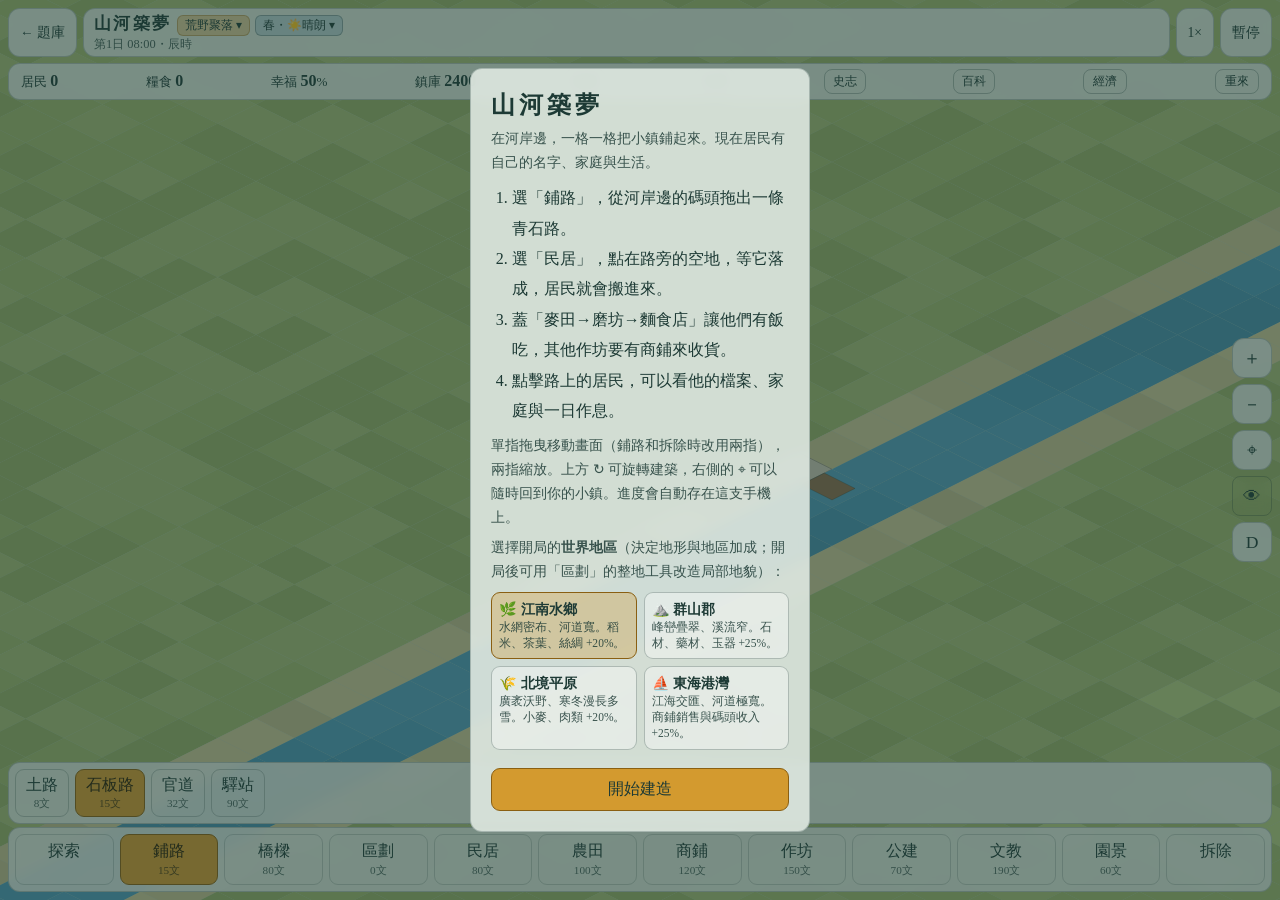
==== commit e217522b: "Update and rename town-v16.html to town.html" ====
--- a/town.html
+++ b/town.html
@@ -3,100 +3,132 @@
 <head>
 <meta charset="utf-8">
 <meta name="viewport" content="width=device-width,initial-scale=1,viewport-fit=cover,user-scalable=no">
-<title>山河築夢・九州百業</title>
+<title>山河築夢 V16・介面與建築校正版</title>
 <style>
 :root{--ink:#1d3a35;--cel:#dde7df;--amb:#d39a2f}
 *{box-sizing:border-box;-webkit-tap-highlight-color:transparent}
 html,body{margin:0;height:100%;overflow:hidden;background:#a9c3b6;color:var(--ink);overscroll-behavior:none;font-family:"Noto Serif TC","Source Han Serif TC","Songti TC","PMingLiU",serif}
 canvas{position:fixed;inset:0;width:100%;height:100%;display:block;touch-action:none}
-.pn{background:rgba(221,231,223,.93);backdrop-filter:blur(6px);-webkit-backdrop-filter:blur(6px);border:1px solid rgba(29,58,53,.25);border-radius:12px}
+.pn{background:rgba(221,231,223,.92);backdrop-filter:blur(6px);-webkit-backdrop-filter:blur(6px);border:1px solid rgba(29,58,53,.25);border-radius:12px}
 button,a{font:inherit;color:var(--ink)}
-.b{font-size:.84rem;padding:6px 10px;cursor:pointer;white-space:nowrap;text-decoration:none;display:flex;align-items:center;border:1px solid rgba(29,58,53,.25)}
-#top{position:fixed;left:8px;right:8px;top:calc(8px + env(safe-area-inset-top,0px));display:flex;flex-direction:column;gap:5px;pointer-events:none;z-index:3}
-#top .row{display:flex;gap:5px;align-items:stretch}
+.b{font-size:.85rem;padding:7px 11px;cursor:pointer;white-space:nowrap;text-decoration:none;display:flex;align-items:center;border:1px solid rgba(29,58,53,.25)}
+#top{position:fixed;left:8px;right:8px;top:calc(8px + env(safe-area-inset-top,0px));display:flex;flex-direction:column;gap:6px;pointer-events:none}
+#top .row{display:flex;gap:6px;align-items:stretch}
 #top .pn{pointer-events:auto}
 #hud{flex:1;display:flex;flex-direction:column;justify-content:center;padding:4px 10px;line-height:1.3;min-width:0}
-#hud b{font-size:1.02rem;letter-spacing:.12em}
-#clk{font-size:.76rem;opacity:.82}
-#stats{display:flex;justify-content:space-between;align-items:center;gap:4px;padding:4px 10px;font-size:.8rem;flex-wrap:wrap}
-#stats b{font-size:.95rem}
-#stats button{padding:3px 7px;font-size:.76rem;background:transparent;border-radius:7px;cursor:pointer;border:1px solid rgba(29,58,53,.3)}
-#zoom{position:fixed;right:8px;top:50%;transform:translateY(-50%);display:flex;flex-direction:column;gap:5px;z-index:3}
-#zoom .b{justify-content:center;width:38px;height:38px;font-size:1.05rem}
-#msg{position:fixed;left:50%;bottom:calc(146px + env(safe-area-inset-bottom,0px));transform:translateX(-50%);padding:8px 14px;font-size:.86rem;opacity:0;pointer-events:none;transition:opacity .2s;max-width:92%;text-align:center;z-index:15}
+#hud b{font-size:1.05rem;letter-spacing:.14em}
+#clk{font-size:.78rem;opacity:.8}
+#stats{display:flex;justify-content:space-between;align-items:center;gap:6px;padding:5px 12px;font-size:.82rem}
+#stats b{font-size:1rem}
+#bReset,#bEco{padding:3px 9px;font-size:.78rem;background:transparent;border-radius:8px;cursor:pointer;border:1px solid rgba(29,58,53,.3)}
+#zoom{position:fixed;right:8px;top:50%;transform:translateY(-50%);display:flex;flex-direction:column;gap:6px}
+#zoom .b{justify-content:center;width:40px;height:40px;font-size:1.1rem}
+
+/* 原本的寫法 */
+/* #msg{position:fixed;left:50%;bottom:calc(142px + env(safe-area-inset-bottom,0px));transform:translateX(-50%);padding:8px 14px;font-size:.88rem;opacity:0;pointer-events:none;transition:opacity .2s;max-width:90%;text-align:center} */
+
+/* 建議改為：拉高 z-index，並移到頂部狀態列正下方（完全避開底部的建築卡與工具列） */
+#msg{position:fixed;left:50%;top:calc(106px + env(safe-area-inset-top,0px));transform:translateX(-50%);padding:8px 14px;font-size:.88rem;opacity:0;pointer-events:none;transition:opacity .2s;max-width:90%;text-align:center;z-index:25;background:rgba(221,231,223,.97);box-shadow:0 3px 12px rgba(29,58,53,.22)}
+
 #msg.show{opacity:1}
-#eco,#roster,#chron,#pediaModal{position:fixed;left:8px;right:8px;top:calc(104px + env(safe-area-inset-top,0px));bottom:calc(8px + env(safe-area-inset-bottom,0px));display:none;flex-direction:column;padding:12px;overflow:hidden;z-index:6}
-#eco .eh,#roster .eh,#chron .eh,#pediaModal .eh{display:flex;justify-content:space-between;align-items:center;margin-bottom:6px;gap:6px;flex-wrap:wrap}
-#eco button,#roster button,#chron button,#roster select,#pediaModal button{padding:4px 10px;border-radius:8px;border:1px solid rgba(29,58,53,.3);background:rgba(255,255,255,.35);cursor:pointer;font:inherit;color:var(--ink)}
-#ecoBody,#rosterBody,#chronBody,#pediaBody{overflow:auto;font-size:.85rem;line-height:1.65}
-#ecoBody table,#rosterBody table,#pediaBody table{width:100%;border-collapse:collapse;margin:6px 0}
-#ecoBody th,#ecoBody td,#rosterBody th,#rosterBody td,#pediaBody th,#pediaBody td{text-align:left;padding:3px 5px;border-bottom:1px solid rgba(29,58,53,.15);font-size:.8rem}
-#ecoBody .nt{opacity:.8;font-size:.8rem}
-#cardT{white-space:pre-line;font-size:.86rem;line-height:1.55}
-#sub{position:fixed;left:8px;right:8px;bottom:calc(74px + env(safe-area-inset-bottom,0px));display:none;gap:5px;padding:6px;overflow-x:auto;z-index:3}
-.ch{flex:0 0 auto;background:transparent;border:1px solid rgba(29,58,53,.25);border-radius:9px;padding:4px 9px;cursor:pointer;display:flex;flex-direction:column;align-items:center}
-.ch small{font-size:.68rem;opacity:.78}
-.ch.on{background:var(--amb);border-color:#8a5f12;color:#2a1d05;font-weight:bold}
-#card{position:fixed;left:8px;right:8px;bottom:calc(74px + env(safe-area-inset-bottom,0px));display:none;flex-direction:column;gap:7px;padding:10px 12px;z-index:4}
-#card .rw{display:flex;gap:6px;flex-wrap:wrap}
-#card button{flex:1 1 auto;padding:7px 8px;border-radius:9px;border:1px solid rgba(29,58,53,.3);background:rgba(255,255,255,.3);cursor:pointer;font-size:.82rem}
+#eco{position:fixed;left:8px;right:8px;top:calc(104px + env(safe-area-inset-top,0px));bottom:calc(8px + env(safe-area-inset-bottom,0px));display:none;flex-direction:column;padding:12px;overflow:hidden;z-index:5}
+#eco .eh{display:flex;justify-content:space-between;align-items:center;margin-bottom:6px}
+#eco button{padding:5px 12px;border-radius:8px;border:1px solid rgba(29,58,53,.3);background:transparent;cursor:pointer}
+#ecoBody{overflow:auto;font-size:.88rem;line-height:1.7}
+#ecoBody table{width:100%;border-collapse:collapse;margin:6px 0}
+#ecoBody th,#ecoBody td{text-align:left;padding:3px 4px;border-bottom:1px solid rgba(29,58,53,.15)}
+#ecoBody .nt{opacity:.8;font-size:.82rem}
+#cardT{white-space:pre-line}
+#sub{position:fixed;left:8px;right:8px;bottom:calc(76px + env(safe-area-inset-bottom,0px));display:none;gap:6px;padding:6px;overflow-x:auto}
+.ch{flex:0 0 auto;background:transparent;border:1px solid rgba(29,58,53,.25);border-radius:9px;padding:5px 10px;cursor:pointer;display:flex;flex-direction:column;align-items:center}
+.ch small{font-size:.7rem;opacity:.75}
+.ch.on{background:var(--amb);border-color:#8a5f12;color:#2a1d05}
+#card{position:fixed;left:8px;right:8px;bottom:calc(76px + env(safe-area-inset-bottom,0px));display:none;flex-direction:column;gap:8px;padding:10px 12px}
+#card .rw{display:flex;gap:8px}
+#card button{flex:1;padding:8px;border-radius:9px;border:1px solid rgba(29,58,53,.3);background:transparent;cursor:pointer}
+#cardDel{background:var(--amb)!important;border-color:#8a5f12!important}
 #cardUpg{background:#5c8a58!important;border-color:#3a5e37!important;color:#fff!important;font-weight:bold}
-#cardDel{background:var(--amb)!important;border-color:#8a5f12!important}
-#bar{position:fixed;left:8px;right:8px;bottom:calc(8px + env(safe-area-inset-bottom,0px));display:flex;gap:5px;padding:5px;overflow-x:auto;z-index:3}
-.tb{flex:1 0 54px;background:transparent;border:1px solid rgba(29,58,53,.2);border-radius:9px;padding:5px 3px;display:flex;flex-direction:column;align-items:center;gap:1px;cursor:pointer;font-size:.84rem}
-.tb small{font-size:.66rem;opacity:.75;min-height:1em}
-.tb.on{background:var(--amb);border-color:#8a5f12;color:#2a1d05;font-weight:bold}
-#intro{position:fixed;inset:0;display:flex;align-items:center;justify-content:center;background:rgba(29,58,53,.55);padding:16px;z-index:20}
-#intro .pn{max-width:440px;max-height:88vh;overflow:auto;padding:18px}
-#intro h2{margin:0 0 6px;letter-spacing:.14em}
-#intro p{margin:6px 0;font-size:.85rem;opacity:.88;line-height:1.65}
-.reg-grid{display:grid;grid-template-columns:repeat(2,1fr);gap:8px;margin:10px 0}
-.reg-card{padding:9px;border-radius:10px;border:1.5px solid rgba(29,58,53,.28);background:rgba(255,255,255,.42);cursor:pointer;text-align:left;transition:all .15s}
-.reg-card.on{background:rgba(211,154,47,.32);border-color:#8a5f12;box-shadow:0 2px 8px rgba(138,95,18,.2)}
-.reg-card b{display:block;font-size:.92rem;margin-bottom:2px}
-.reg-card small{display:block;font-size:.75rem;opacity:.85;line-height:1.45}
-#go{width:100%;margin-top:10px;padding:10px;background:var(--amb);border:1px solid #8a5f12;border-radius:9px;font-size:1rem;font-weight:bold;cursor:pointer}
+#bar{position:fixed;left:8px;right:8px;bottom:calc(8px + env(safe-area-inset-bottom,0px));display:flex;gap:6px;padding:6px;overflow-x:auto}
+.tb{flex:1 0 58px;background:transparent;border:1px solid rgba(29,58,53,.2);border-radius:9px;padding:6px 4px;display:flex;flex-direction:column;align-items:center;gap:1px;cursor:pointer}
+.tb small{font-size:.7rem;opacity:.75;min-height:1em}
+.tb.on{background:var(--amb);border-color:#8a5f12;color:#2a1d05}
+#intro{position:fixed;inset:0;display:flex;align-items:center;justify-content:center;background:rgba(29,58,53,.5);padding:20px;z-index:20}
+#intro .pn{max-width:340px;padding:20px}
+#intro h2{margin:0 0 6px;letter-spacing:.16em}
+#intro ol{padding-left:1.3em;line-height:1.9;margin:8px 0}
+#intro p{margin:6px 0;font-size:.88rem;opacity:.85;line-height:1.7}
+.reg-grid{display:grid;grid-template-columns:1fr 1fr;gap:7px;margin:8px 0}
+.reg-card{padding:7px;border-radius:9px;border:1.5px solid rgba(29,58,53,.28);background:rgba(255,255,255,.4);cursor:pointer;text-align:left}
+.reg-card.on{background:rgba(211,154,47,.32);border-color:#8a5f12}
+.reg-card b{display:block;font-size:.88rem}
+.reg-card small{display:block;font-size:.72rem;opacity:.85;line-height:1.4}
+#go{width:100%;margin-top:10px;padding:10px;background:var(--amb);border:1px solid #8a5f12;border-radius:9px;font-size:1rem;cursor:pointer}
 #resCard{position:fixed;left:8px;right:8px;top:calc(104px + env(safe-area-inset-top,0px));max-height:60vh;display:none;flex-direction:column;padding:12px;overflow:hidden;z-index:6}
 #resCard .rh{display:flex;justify-content:space-between;align-items:center;margin-bottom:6px}
-#resCard .body{overflow:auto;font-size:.85rem;line-height:1.6;white-space:pre-line}
+#resCard .body{overflow:auto;font-size:.86rem;line-height:1.65;white-space:pre-line}
 #resCard button{padding:5px 12px;border-radius:8px;border:1px solid rgba(29,58,53,.3);background:transparent;cursor:pointer}
-#debug{position:fixed;left:8px;right:8px;top:calc(104px + env(safe-area-inset-top,0px));max-height:44vh;display:none;flex-direction:column;padding:10px 12px;overflow:auto;z-index:8;font:12px/1.5 ui-monospace,monospace;white-space:pre-wrap}
+#resCard table{width:100%;border-collapse:collapse;margin:6px 0;white-space:normal}
+#resCard th,#resCard td{text-align:left;padding:2px 4px;border-bottom:1px solid rgba(29,58,53,.12);font-size:.8rem}
+#debug{position:fixed;left:8px;right:8px;top:calc(104px + env(safe-area-inset-top,0px));max-height:42vh;display:none;flex-direction:column;padding:10px 12px;overflow:auto;z-index:8;font:12px/1.55 ui-monospace,monospace;white-space:pre-wrap}
+#roster,#chron{position:fixed;left:8px;right:8px;top:calc(104px + env(safe-area-inset-top,0px));bottom:calc(8px + env(safe-area-inset-bottom,0px));display:none;flex-direction:column;padding:12px;overflow:hidden;z-index:6}
+#roster .eh,#chron .eh{display:flex;justify-content:space-between;align-items:center;margin-bottom:6px;gap:6px}
+#roster button,#chron button,#roster select{padding:4px 10px;border-radius:8px;border:1px solid rgba(29,58,53,.3);background:rgba(255,255,255,.35);cursor:pointer;font:inherit;color:var(--ink)}
+#rosterBody,#chronBody{overflow:auto;font-size:.86rem;line-height:1.65}
+#rosterBody table{width:100%;border-collapse:collapse;margin:4px 0}
+#rosterBody th,#rosterBody td{text-align:left;padding:4px 5px;border-bottom:1px solid rgba(29,58,53,.14);font-size:.82rem}
 .r-link{text-decoration:underline;cursor:pointer;font-weight:bold}
 .chron-item{padding:5px 0;border-bottom:1px dashed rgba(29,58,53,.18)}
-.chron-tag{display:inline-block;padding:1px 6px;border-radius:6px;background:rgba(211,154,47,.3);font-size:.74rem;margin-right:6px}
-#stageBadge,#wxBadge,#regBadge{font-size:.72rem;padding:2px 6px;border-radius:6px;margin-left:4px;vertical-align:middle;cursor:pointer;display:inline-flex;align-items:center;gap:2px}
-#stageBadge{background:rgba(211,154,47,.38);border:1px solid rgba(138,95,18,.4)}
-#wxBadge{background:rgba(111,163,189,.32);border:1px solid rgba(29,58,53,.32)}
-#regBadge{background:rgba(92,138,88,.28);border:1px solid rgba(29,58,53,.32)}
-#stageModal,#wxModal,#govModal{position:fixed;left:8px;right:8px;top:calc(104px + env(safe-area-inset-top,0px));max-height:74vh;display:none;flex-direction:column;padding:12px;overflow:hidden;z-index:7}
-#stageModal .eh,#wxModal .eh,#govModal .eh{display:flex;justify-content:space-between;align-items:center;margin-bottom:6px}
-#stageModal button,#wxModal .eh button,#govModal .eh button{padding:5px 12px;border-radius:8px;border:1px solid rgba(29,58,53,.3);background:transparent;cursor:pointer}
-#stageBody,#wxBody,#govBody{overflow:auto;font-size:.85rem;line-height:1.65}
+.chron-tag{display:inline-block;padding:1px 6px;border-radius:6px;background:rgba(211,154,47,.3);font-size:.75rem;margin-right:6px}
+#stageBadge{font-size:.74rem;padding:2px 7px;border-radius:6px;background:rgba(211,154,47,.38);border:1px solid rgba(138,95,18,.4);margin-left:6px;vertical-align:middle;cursor:pointer;display:inline-flex;align-items:center;gap:3px}
+#stageBadge:active{transform:scale(.96)}
+#stageModal{position:fixed;left:8px;right:8px;top:calc(104px + env(safe-area-inset-top,0px));max-height:70vh;display:none;flex-direction:column;padding:12px;overflow:hidden;z-index:7}
+#stageModal .eh{display:flex;justify-content:space-between;align-items:center;margin-bottom:6px}
+#stageModal button{padding:5px 12px;border-radius:8px;border:1px solid rgba(29,58,53,.3);background:transparent;cursor:pointer}
+#stageBody{overflow:auto;font-size:.86rem;line-height:1.68}
 #stageBody table{width:100%;border-collapse:collapse;margin:6px 0}
-#stageBody th,#stageBody td{text-align:left;padding:4px 5px;border-bottom:1px solid rgba(29,58,53,.15);font-size:.8rem}
+#stageBody th,#stageBody td{text-align:left;padding:4px 5px;border-bottom:1px solid rgba(29,58,53,.15);font-size:.82rem}
 .stg-cur{background:rgba(211,154,47,.22);font-weight:bold}
 .stg-box{padding:8px 10px;border-radius:9px;background:rgba(255,255,255,.35);border:1px solid rgba(29,58,53,.16);margin:6px 0}
 .stg-ok{color:#2e6f40;font-weight:bold}
 .stg-lack{color:#a8382b;font-weight:bold}
+#wxBadge{font-size:.74rem;padding:2px 7px;border-radius:6px;background:rgba(111,163,189,.32);border:1px solid rgba(29,58,53,.32);margin-left:5px;vertical-align:middle;cursor:pointer;display:inline-flex;align-items:center;gap:3px}
+#wxBadge:active{transform:scale(.96)}
+#wxModal{position:fixed;left:8px;right:8px;top:calc(104px + env(safe-area-inset-top,0px));max-height:74vh;display:none;flex-direction:column;padding:12px;overflow:hidden;z-index:7}
+#wxModal .eh{display:flex;justify-content:space-between;align-items:center;margin-bottom:6px}
+#wxModal .eh button{padding:5px 12px;border-radius:8px;border:1px solid rgba(29,58,53,.3);background:transparent;cursor:pointer}
+#wxBody{overflow:auto;font-size:.86rem;line-height:1.65}
 .wx-grid{display:grid;grid-template-columns:repeat(4,1fr);gap:6px;margin:6px 0}
 .wx-grid5{display:grid;grid-template-columns:repeat(5,1fr);gap:5px;margin:6px 0}
-.wx-opt,.pol-opt,.pedia-tab{padding:5px 4px;border-radius:8px;border:1px solid rgba(29,58,53,.26);background:rgba(255,255,255,.35);cursor:pointer;text-align:center;font-size:.8rem}
-.wx-opt.on,.pol-opt.on,.pedia-tab.on{background:var(--amb);border-color:#8a5f12;color:#2a1d05;font-weight:bold}
-.pol-grid{display:grid;grid-template-columns:repeat(3,1fr);gap:6px;margin:5px 0 9px}
-.pedia-tabs{display:flex;gap:5px;overflow-x:auto;margin-bottom:8px;padding-bottom:2px}
-.pedia-tab{flex:0 0 auto;padding:4px 10px}
-.pedia-card{padding:8px 10px;border-radius:9px;background:rgba(255,255,255,.4);border:1px solid rgba(29,58,53,.16);margin-bottom:7px}
-.pedia-card h4{margin:0 0 3px;font-size:.9rem;display:flex;justify-content:space-between}
-.rank-badge{display:inline-block;padding:1px 5px;border-radius:5px;background:rgba(211,154,47,.32);border:1px solid rgba(138,95,18,.35);font-size:.7rem;margin-left:4px}
+.wx-opt{padding:6px 4px;border-radius:8px;border:1px solid rgba(29,58,53,.26);background:rgba(255,255,255,.35);cursor:pointer;text-align:center;font-size:.82rem}
+.wx-opt.on{background:var(--amb);border-color:#8a5f12;color:#2a1d05;font-weight:bold}
+.wx-row{display:flex;align-items:center;justify-content:space-between;gap:8px;padding:6px 8px;border-radius:8px;background:rgba(255,255,255,.32);border:1px solid rgba(29,58,53,.15);margin:6px 0}
 .ev-chain{padding:8px 10px;border-radius:9px;background:rgba(211,154,47,.16);border:1px solid rgba(138,95,18,.32);margin:6px 0}
-.ev-steps{display:flex;gap:4px;margin-top:5px;font-size:.74rem}
+.ev-steps{display:flex;gap:4px;margin-top:5px;font-size:.75rem}
 .ev-step{flex:1;padding:2px 4px;border-radius:5px;background:rgba(255,255,255,.35);text-align:center;opacity:.65}
 .ev-step.cur{background:var(--amb);color:#2a1d05;font-weight:bold;opacity:1}
 .ev-step.done{background:rgba(46,111,64,.22);color:#1f522e;opacity:.9}
-.wx-row{display:flex;align-items:center;justify-content:space-between;gap:8px;padding:6px 8px;border-radius:8px;background:rgba(255,255,255,.32);border:1px solid rgba(29,58,53,.15);margin:6px 0}
+#bRoster,#bChron,#bPedia,#bObs{padding:3px 8px;font-size:.78rem;background:transparent;border-radius:8px;cursor:pointer;border:1px solid rgba(29,58,53,.3)}
 #obsExit{position:fixed;right:14px;bottom:calc(16px + env(safe-area-inset-bottom,0px));display:none;padding:8px 14px;font-size:.86rem;z-index:30;cursor:pointer;box-shadow:0 2px 10px rgba(0,0,0,.18)}
-body.obs #top,body.obs #zoom,body.obs #bar,body.obs #sub,body.obs #card,body.obs #eco,body.obs #roster,body.obs #chron,body.obs #stageModal,body.obs #wxModal,body.obs #govModal,body.obs #pediaModal,body.obs #resCard,body.obs #debug{display:none!important}
+body.obs #top,body.obs #zoom,body.obs #bar,body.obs #sub,body.obs #card,body.obs #eco,body.obs #roster,body.obs #chron,body.obs #stageModal,body.obs #wxModal,body.obs #resCard,body.obs #debug{display:none!important}
 body.obs #obsExit{display:flex;align-items:center;gap:6px}
+#govModal{position:fixed;left:8px;right:8px;top:calc(104px + env(safe-area-inset-top,0px));max-height:76vh;display:none;flex-direction:column;padding:12px;overflow:hidden;z-index:7}
+#govModal .eh{display:flex;justify-content:space-between;align-items:center;margin-bottom:6px}
+#govModal .eh button{padding:5px 12px;border-radius:8px;border:1px solid rgba(29,58,53,.3);background:transparent;cursor:pointer}
+#govBody{overflow:auto;font-size:.86rem;line-height:1.65}
+.pol-grid{display:grid;grid-template-columns:repeat(3,1fr);gap:6px;margin:5px 0 9px}
+.pol-opt{padding:6px 4px;border-radius:8px;border:1px solid rgba(29,58,53,.26);background:rgba(255,255,255,.35);cursor:pointer;text-align:center;font-size:.8rem}
+.pol-opt.on{background:var(--amb);border-color:#8a5f12;color:#2a1d05;font-weight:bold}
+.rank-badge{display:inline-block;padding:1px 5px;border-radius:5px;background:rgba(211,154,47,.32);border:1px solid rgba(138,95,18,.35);font-size:.72rem;margin-left:4px}
+#bGov{padding:3px 8px;font-size:.78rem;background:transparent;border-radius:8px;cursor:pointer;border:1px solid rgba(29,58,53,.3)}
+body.obs #govModal{display:none!important}
+#pedia{position:fixed;left:8px;right:8px;top:calc(104px + env(safe-area-inset-top,0px));bottom:calc(8px + env(safe-area-inset-bottom,0px));display:none;flex-direction:column;padding:12px;overflow:hidden;z-index:6}
+#pediaBody{overflow:auto;font-size:.84rem;line-height:1.55}
+.pedia-tabs{display:flex;gap:5px;overflow-x:auto;margin:0 0 8px;padding-bottom:3px;position:sticky;top:0;background:rgba(221,231,223,.96);z-index:1}
+.pedia-tab{flex:0 0 auto;padding:5px 10px;border-radius:8px;border:1px solid rgba(29,58,53,.26);background:rgba(255,255,255,.35);cursor:pointer;font-size:.8rem;color:var(--ink)}
+.pedia-tab.on{background:var(--amb);border-color:#8a5f12;color:#2a1d05;font-weight:bold}
+#pediaBody h4{margin:10px 0 4px;font-size:.92rem}
+.pedia-card{padding:6px 8px;border-radius:8px;background:rgba(255,255,255,.4);border:1px solid rgba(29,58,53,.16);margin-bottom:6px}
+.pedia-sub{font-size:.78rem;opacity:.88;margin-top:2px}
 </style>
 </head>
 <body>
@@ -104,14 +136,13 @@
 <div id="top">
   <div class="row">
     <a class="pn b" id="backToBank" href="./index.html">← 題庫</a>
-    <div class="pn" id="hud"><div><b>山河築夢</b><span id="regBadge" title="開局世界生態地區">江南水鄉</span><span id="stageBadge" title="點擊查看城鎮規模與晉升條件">荒野聚落 ▾</span><span id="wxBadge" title="點擊調整四季與天氣">春・晴朗 ▾</span></div><span id="clk"></span></div>
-    <button class="pn b" id="bRot" title="旋轉建築方向 (R鍵)">↻</button>
-    <button class="pn b" id="bSpd" aria-label="遊戲速度">1×</button>
+    <div class="pn" id="hud"><div><b>山河築夢</b><span id="stageBadge" title="點擊查看城鎮規模與晉升條件">荒野聚落 ▾</span><span id="wxBadge" title="點擊調整四季與天氣">春・晴朗 ▾</span></div><span id="clk"></span></div>
+<button class="pn b" id="bSpd" aria-label="遊戲速度">1×</button>
     <button class="pn b" id="bPause">暫停</button>
   </div>
   <div class="pn" id="stats">
     <span>居民 <b id="sPop">0</b></span><span>糧食 <b id="sFood">0</b></span><span>幸福 <b id="sHap">0</b>%</span><span>鎮庫 <b id="sM">0</b></span>
-    <button id="bPedia">百科</button><button id="bGov">政務</button><button id="bRoster">名冊</button><button id="bChron">史志</button><button id="bEco">經濟</button><button id="bReset">重來</button>
+    <button id="bGov">政務</button><button id="bRoster">名冊</button><button id="bChron">史志</button><button id="bPedia">百科</button><button id="bEco">經濟</button><button id="bReset">重來</button>
   </div>
 </div>
 <div id="zoom">
@@ -123,8 +154,7 @@
 </div>
 <button id="obsExit" class="pn">退出觀察模式</button>
 <div id="msg" class="pn"></div>
-<div id="eco" class="pn"><div class="eh"><b>經濟與物產總覽（含保鮮度與季節需求）</b><button id="ecoX">關閉</button></div><div id="ecoBody"></div></div>
-<div id="pediaModal" class="pn"><div class="eh"><b>九州營造・建築百科全書</b><button id="pediaX">關閉</button></div><div id="pediaBody"></div></div>
+<div id="eco" class="pn"><div class="eh"><b>經濟統計</b><button id="ecoX">關閉</button></div><div id="ecoBody"></div></div>
 <div id="roster" class="pn"><div class="eh"><b>全鎮人口名冊</b><div><select id="rosterFilter"><option value="all">全部居民</option><option value="unemployed">待業中</option><option value="employed">已就業</option><option value="child">未成年</option></select> <button id="rosterAutoJob">一鍵補缺</button> <button id="rosterX">關閉</button></div></div><div id="rosterBody"></div></div>
 <div id="chron" class="pn"><div class="eh"><b>城鎮編年史</b><button id="chronX">關閉</button></div><div id="chronBody"></div></div>
 <div id="stageModal" class="pn"><div class="eh"><b>城鎮規模與晉升指南</b><button id="stageX">關閉</button></div><div id="stageBody"></div></div>
@@ -133,19 +163,22 @@
 <div id="resCard" class="pn"><div class="rh"><b id="resName">居民</b><button id="resX">關閉</button></div><div class="body" id="resBody"></div></div>
 <div id="debug" class="pn"></div>
 <div id="sub" class="pn"></div>
-<div id="card" class="pn"><div id="cardT"></div><div class="rw"><button id="cardUpg" style="display:none">升級</button><button id="cardDel"></button><button id="cardX">關閉</button></div></div>
+<div id="pedia" class="pn"><div style="display:flex;justify-content:space-between;align-items:center;margin-bottom:6px"><b>九州營造・建築百科</b><button id="pediaX">關閉</button></div><div id="pediaBody"></div></div>
+<div id="card" class="pn"><div id="cardT"></div><div class="rw"><button id="cardRot" style="display:none">旋轉</button><button id="cardMove" style="display:none">移動</button><button id="cardUpg" style="display:none"></button><button id="cardDel"></button><button id="cardX">關閉</button></div></div>
 <div id="bar" class="pn"></div>
 <div id="intro"><div class="pn">
-  <h2>山河築夢・九州百業</h2>
-  <p>請先選擇開局所在的<b>世界地區生態</b>（決定地貌資源與風土加成；開局後亦可透過「區劃」整地改造）：</p>
+  <h2>山河築夢</h2>
+  <p>在河岸邊，一格一格把小鎮鋪起來。現在居民有自己的名字、家庭與生活。</p>
+  <ol><li>選「鋪路」，從河岸邊的碼頭拖出一條青石路。</li><li>選「民居」，點在路旁的空地，等它落成，居民就會搬進來。</li><li>蓋「麥田→磨坊→麵食店」讓他們有飯吃，其他作坊要有商鋪來收貨。</li><li>點擊路上的居民，可以看他的檔案、家庭與一日作息。</li></ol>
+  <p>單指拖曳移動畫面（鋪路和拆除時改用兩指），兩指縮放。上方 ↻ 可旋轉建築，右側的 ⌖ 可以隨時回到你的小鎮。進度會自動存在這支手機上。</p>
+  <p>選擇開局的<b>世界地區</b>（決定地形與地區加成；開局後可用「區劃」的整地工具改造局部地貌）：</p>
   <div class="reg-grid" id="regGrid">
-    <div class="reg-card on" data-reg="jiangnan"><b>🌿 江南水鄉</b><small>水網密布、沃土千里。稻米、茶葉、絲綢產量 +20%，石材與玉礦較稀少。</small></div>
-    <div class="reg-card" data-reg="mountain"><b>⛰️ 群山郡</b><small>峰巒疊翠、溪谷縱橫。石材、藥材、玉器產量 +25%，平地農耕略少。</small></div>
-    <div class="reg-card" data-reg="north"><b>🌾 北境平原</b><small>廣袤沃野、寒冬漫長。小麥、肉類產量 +20%，冬季燈油需求倍增。</small></div>
-    <div class="reg-card" data-reg="eastsea"><b>⛵ 東海港灣</b><small>江海交匯、商帆雲集。海運關稅與商鋪利潤 +25%，宜以海貿互通有無。</small></div>
+    <div class="reg-card on" data-reg="jiangnan"><b>🌿 江南水鄉</b><small>水網密布、河道寬。稻米、茶葉、絲綢 +20%。</small></div>
+    <div class="reg-card" data-reg="mountain"><b>⛰️ 群山郡</b><small>峰巒疊翠、溪流窄。石材、藥材、玉器 +25%。</small></div>
+    <div class="reg-card" data-reg="north"><b>🌾 北境平原</b><small>廣袤沃野、寒冬漫長多雪。小麥、肉類 +20%。</small></div>
+    <div class="reg-card" data-reg="eastsea"><b>⛵ 東海港灣</b><small>江海交匯、河道極寬。商鋪銷售與碼頭收入 +25%。</small></div>
   </div>
-  <p style="font-size:.8rem;opacity:.82">操作提示：點擊上方 <b>↻</b> 或按 <b>R</b> 鍵旋轉建築方向（支援 1×1、2×2、3×3 大型建築）；選「鋪路」可切換土路、石板路、官道與驛站。</p>
-  <button id="go">立碑開鎮</button>
+  <button id="go">開始建造</button>
 </div></div>
 
 <script>
@@ -155,44 +188,40 @@
 // ============================================================
 // 0. 常數與純函式
 // ============================================================
-const N = 10000, RX = 5004, HW = 32, HH = 16, DOCK = { x: 5003, y: 5000 }, KEY = "town_save_v6";
+const N = 10000, RX = 5004, HW = 32, HH = 16, DOCK = { x: 5003, y: 5000 }, KEY = "town_save_v7";
 const CH = 16;
 const D4 = [[1, 0], [-1, 0], [0, 1], [0, -1]];
 const K = (x, y) => y * N + x;
 const inW = (x, y) => x >= 0 && y >= 0 && x < N && y < N;
-const isW = (x, y) => x >= RX && x < RX + 2;
+const isW = (x, y) => x >= RX && x < RX + RW;
 const P = (x, y, z) => [(x - y) * HW, (x + y) * HH - (z || 0)];
 const hs = (x, y) => ((x * 73856093) ^ (y * 19349663)) >>> 0;
 const hr = () => (S.t / 15) % 24;
 const dark = h => (h >= 20 || h < 4) ? 1 : h >= 18 ? (h - 18) / 2 : h < 6 ? (6 - h) / 2 : 0;
 const pad = n => String(n).padStart(2, "0");
 const SH = ["子", "丑", "寅", "卯", "辰", "巳", "午", "未", "申", "酉", "戌", "亥"];
-
-const REGIONS = {
-  jiangnan: { id: "jiangnan", name: "江南水鄉", desc: "水網密布、絲茶之鄉", bonus: { rice: 1.2, tea: 1.2, silk: 1.2, stone: 0.8, jade: 0.75 }, tradeMult: 1.05, winterLen: 1.0, groundTint: null },
-  mountain: { id: "mountain", name: "群山郡", desc: "崇山峻嶺、玉石藥庫", bonus: { stone: 1.3, herb: 1.25, jade: 1.3, wheat: 0.85, rice: 0.8 }, tradeMult: 0.95, winterLen: 1.1, groundTint: "#99a38c" },
-  north:    { id: "north",    name: "北境平原", desc: "廣袤沃野、牧馬糧倉", bonus: { wheat: 1.25, meat: 1.25, oil: 1.15, tea: 0.75, silk: 0.8 }, tradeMult: 1.0, winterLen: 1.35, groundTint: "#b2ba82" },
-  eastsea:  { id: "eastsea",  name: "東海港灣", desc: "千帆競發、海貿都會", bonus: { veg: 1.15, oil: 1.1, stone: 0.9 }, tradeMult: 1.35, winterLen: 0.9, groundTint: "#a2bfa8" }
-};
-
 const GR_SEASON = [
+  // 0: 春 (嫩綠繁花)
   { meadow: ["#a6ba72", "#9db46b", "#b2c77d"], plain: ["#9db46b", "#96ac64", "#a4b872"], forest: ["#7fa85e", "#76a055", "#8ab368"], mountain: ["#8f9a86", "#84907b", "#9aa491"], river: ["#c3bd8e", "#bdb78a", "#c9c394"], water: ["#6fa3bd", "#6a9db6", "#74a9c2"] },
+  // 1: 夏 (濃綠蒼翠)
   { meadow: ["#88ab5a", "#7fa252", "#93b564"], plain: ["#7ea053", "#75974b", "#88aa5c"], forest: ["#5e8c45", "#55823d", "#68964e"], mountain: ["#7f8f79", "#74846e", "#8a9a84"], river: ["#c5bc86", "#beb580", "#ccc38e"], water: ["#5f98b5", "#5991ae", "#669fbc"] },
+  // 2: 秋 (金黃霜葉)
   { meadow: ["#c4b068", "#bba65f", "#ccb872"], plain: ["#bba35d", "#b19954", "#c4ac66"], forest: ["#c78646", "#b8783c", "#d49654"], mountain: ["#998e7c", "#8e8372", "#a49987"], river: ["#c7b884", "#bfb07d", "#cfc08c"], water: ["#6996ad", "#628fa6", "#709db4"] },
+  // 3: 冬 (銀霜覆雪)
   { meadow: ["#dce5e2", "#d3ddd9", "#e4ecea"], plain: ["#d2dcd9", "#c9d4d0", "#dbe4e1"], forest: ["#9fb3a8", "#94a89d", "#aabdb2"], mountain: ["#cfd8d7", "#c4cecd", "#dae2e1"], river: ["#b8c2be", "#afb9b5", "#c1cbc7"], water: ["#678ea3", "#60869b", "#6f96ab"] }
 ];
 const SEASONS = [
-  { id: 0, name: "春", full: "春季", farmMult: 1.15, decayMult: 0.8, desc: "春雨潤澤，農作生長 +15%，生鮮較耐放" },
-  { id: 1, name: "夏", full: "夏季", farmMult: 1.25, decayMult: 1.8, desc: "日照充足，農作 +25%，生鮮腐敗加快（茶葉/蔬菜需求↑）" },
-  { id: 2, name: "秋", full: "秋季", farmMult: 1.35, decayMult: 1.0, desc: "秋收豐年，農作 +35%，藥材與酒類需求提升" },
-  { id: 3, name: "冬", full: "冬季", farmMult: 0.55, decayMult: 0.4, desc: "天寒地凍，農作 -45%，燈油與肉類需求大增" }
+  { id: 0, name: "春", full: "春季", farmMult: 1.15, desc: "春雨潤澤，麥田生長 +15%" },
+  { id: 1, name: "夏", full: "夏季", farmMult: 1.25, desc: "日照充足，麥田生長 +25%" },
+  { id: 2, name: "秋", full: "秋季", farmMult: 1.35, desc: "秋收豐年，麥田生長 +35%" },
+  { id: 3, name: "冬", full: "冬季", farmMult: 0.55, desc: "天寒地凍，麥田生長 -45%" }
 ];
 const WEATHERS = [
   { id: "clear", name: "晴朗", icon: "☀️", farmMult: 1.0, moodDelta: 2, spdMult: 1.0, desc: "萬里無雲，百姓心情愉悅，出行順暢。" },
   { id: "cloudy", name: "多雲", icon: "⛅", farmMult: 1.0, moodDelta: 0, spdMult: 1.0, desc: "微風拂面，氣候宜人。" },
-  { id: "rain", name: "細雨", icon: "🌧️", farmMult: 1.25, moodDelta: -1, spdMult: 0.85, desc: "農田灌溉 +25%，土路略顯泥濘，行人撐傘慢行。" },
-  { id: "storm", name: "雷雨", icon: "⛈️", farmMult: 0.85, moodDelta: -4, spdMult: 0.7, desc: "狂風暴雨伴隨閃電；行人避雨，道路通行降速。" },
-  { id: "snow", name: "降雪", icon: "❄️", farmMult: 0.6, moodDelta: 1, spdMult: 0.72, desc: "銀裝素裹，出行速度略降，燈油消耗增加。" },
+  { id: "rain", name: "細雨", icon: "🌧️", farmMult: 1.25, moodDelta: -1, spdMult: 0.85, desc: "畫面落雨線；農田灌溉 +25%，行人撐傘慢行。" },
+  { id: "storm", name: "雷雨", icon: "⛈️", farmMult: 0.85, moodDelta: -4, spdMult: 0.7, desc: "狂風暴雨伴隨閃電；行人避雨，偶發短暫積水。" },
+  { id: "snow", name: "降雪", icon: "❄️", farmMult: 0.6, moodDelta: 1, spdMult: 0.72, desc: "畫面飄落雪花；銀裝素裹，出行速度略降。" },
   { id: "fog", name: "薄霧", icon: "🌫️", farmMult: 0.95, moodDelta: 0, spdMult: 0.88, desc: "江面升起晨霧；朦朧詩意，商船緩行。" }
 ];
 const WX_MAP = {}; WEATHERS.forEach(w => { WX_MAP[w.id] = w; });
@@ -200,192 +229,150 @@
 
 const VIEW_AI_FULL = 800;
 const VIEW_AI_MID = 2000;
-const RESERVE_CASH = 20;
-
+const RESERVE_CASH = 20; // 居民基本儲蓄保護線（避免變日光族）
+let worldRegion = "jiangnan"; // 開局選定的世界地區
+// bonus 以本檔現有商品為準；tradeMult 作用於商鋪銷售與碼頭收入
+const REGIONS = {
+  jiangnan: { name: "江南水鄉", bonus: { rice: 1.2, tea: 1.2, silk: 1.2 }, tradeMult: 1.0, river: 3, winterLen: 1.0 },
+  mountain: { name: "群山郡", bonus: { stone: 1.25, herb: 1.25, jade: 1.25 }, tradeMult: 1.0, river: 1, winterLen: 1.1 },
+  north:    { name: "北境平原", bonus: { wheat: 1.2, meat: 1.2 }, tradeMult: 1.0, river: 2, winterLen: 1.35 },
+  eastsea:  { name: "東海港灣", bonus: {}, tradeMult: 1.25, river: 4, winterLen: 0.9 }
+};
+let RW = 2;
+let SICK = 0; // 疾病率（每日每位居民的染疾機率基數） // 河道寬度（依地區）
+function setRegion(r) { worldRegion = r; RW = (REGIONS[r] || REGIONS.jiangnan).river; }
+function seasonLens() { return [10, 10, 10, 10 * ((REGIONS[worldRegion] || REGIONS.jiangnan).winterLen)]; }
+function yearUnits() { return 360 * seasonLens().reduce((a, b) => a + b, 0); }
 // ============================================================
-// 1. 完整商品庫（含保存期限 decay 與季節需求權重）
+// 1. 商品與建築資料（提升糧食產線產量，讓小鎮能穩定囤糧）
 // ============================================================
 const GD = {
-  // 基礎農牧與生鮮（有腐敗損耗 decay: 每次經濟結算損耗比例）
-  wheat:   { n: "小麥", p: 2,  shelf: "耐儲", decay: 0.005 },
-  rice:    { n: "稻米", p: 3,  shelf: "耐儲", decay: 0.005, need: 1.4, sNeed: [1.0, 1.0, 1.1, 1.1] },
-  veg:     { n: "蔬菜", p: 3,  shelf: "易腐", decay: 0.045, need: 0.9, sNeed: [1.1, 1.35, 1.0, 0.8] },
-  meat:    { n: "肉類", p: 7,  shelf: "易腐", decay: 0.04,  need: 0.6, sNeed: [0.9, 0.8, 1.1, 1.45] },
-  flour:   { n: "麵粉", p: 4,  shelf: "耐儲", decay: 0.008 },
-  noodle:  { n: "麵食", p: 6,  shelf: "短保", decay: 0.025, need: 1.6, sNeed: [1.0, 0.95, 1.05, 1.15] },
-  // 基礎建材與原料
-  stone:   { n: "石材", p: 5,  shelf: "永久", decay: 0 },
-  herb:    { n: "藥材", p: 6,  shelf: "中保", decay: 0.012 },
-  // 民生與經濟加工品
-  oil:     { n: "燈油", p: 8,  shelf: "耐儲", decay: 0.004, need: 0.55, sNeed: [0.85, 0.7, 1.05, 1.65] },
-  tea:     { n: "茶葉", p: 9,  shelf: "中保", decay: 0.01,  need: 0.5,  sNeed: [1.1, 1.45, 1.0, 0.85] },
-  med:     { n: "成藥", p: 14, shelf: "耐儲", decay: 0.005, need: 0.35, sNeed: [1.2, 1.0, 1.1, 1.3] },
-  pottery: { n: "陶器", p: 10, shelf: "永久", decay: 0,     need: 0.45 },
-  wood:    { n: "木器", p: 12, shelf: "永久", decay: 0,     need: 0.45 },
-  cloth:   { n: "布匹", p: 11, shelf: "永久", decay: 0,     need: 0.45 },
-  iron:    { n: "鐵器", p: 15, shelf: "永久", decay: 0,     need: 0.25 },
-  wine:    { n: "美酒", p: 13, shelf: "越陳越香", decay: 0, need: 0.5,  sNeed: [0.9, 0.85, 1.25, 1.3] },
-  // 高階奢侈品
-  silk:    { n: "絲綢", p: 22, shelf: "永久", decay: 0,     need: 0.3 },
-  jade:    { n: "玉器", p: 32, shelf: "永久", decay: 0,     need: 0.2 }
+  wheat: { n: "小麥", p: 2, shelf: "耐儲", decay: 0.005 },
+  flour: { n: "麵粉", p: 4, shelf: "耐儲", decay: 0.008 },
+  noodle: { n: "麵食", p: 6, need: 2.2, shelf: "短保", decay: 0.025, sNeed: [1.0, 0.95, 1.05, 1.15] },
+  pottery: { n: "陶器", p: 10, need: .5, shelf: "永久", decay: 0 },
+  wood: { n: "木器", p: 12, need: .5, shelf: "永久", decay: 0 },
+  cloth: { n: "布匹", p: 11, need: .45, shelf: "永久", decay: 0 },
+  iron: { n: "鐵器", p: 15, need: .2, shelf: "永久", decay: 0 },
+  wine: { n: "酒", p: 13, need: .6, shelf: "越陳越香", decay: 0, sNeed: [0.9, 0.85, 1.25, 1.3] },
+  rice: { n: "稻米", p: 3, need: 1.4, shelf: "耐儲", decay: 0.005, sNeed: [1.0, 1.0, 1.1, 1.1] },
+  veg: { n: "蔬菜", p: 3, need: .9, shelf: "易腐", decay: 0.045, sNeed: [1.1, 1.35, 1.0, 0.8] },
+  meat: { n: "肉類", p: 7, need: .6, shelf: "易腐", decay: 0.04, sNeed: [0.9, 0.8, 1.1, 1.45] },
+  stone: { n: "石材", p: 5, shelf: "永久", decay: 0 },
+  herb: { n: "藥材", p: 6, shelf: "中保", decay: 0.012 },
+  oil: { n: "燈油", p: 8, need: .55, shelf: "耐儲", decay: 0.004, sNeed: [0.85, 0.7, 1.05, 1.65] },
+  tea: { n: "茶葉", p: 9, need: .5, shelf: "中保", decay: 0.01, sNeed: [1.1, 1.45, 1.0, 0.85] },
+  med: { n: "成藥", p: 14, need: .35, shelf: "耐儲", decay: 0.005, sNeed: [1.2, 1.0, 1.1, 1.3] },
+  silk: { n: "絲綢", p: 22, need: .3, shelf: "永久", decay: 0 },
+  jade: { n: "玉器", p: 32, need: .2, shelf: "永久", decay: 0 }
 };
-
-// ============================================================
-// 2. 交通道路與橋樑分級資料
-// ============================================================
-const ROAD_TYPES = {
-  r_dirt:  { id: "r_dirt",  n: "土路",   c: 8,  stone: 0, spd: 1.0, cap: 3,  col: "#b89f7d", connCol: "#c4ab87", stroke: "#8f7858", desc: "造價低廉，車馬多時易擁堵" },
-  r_stone: { id: "r_stone", n: "石板路", c: 16, stone: 1, spd: 1.45, cap: 6, col: "#bcb7a5", connCol: "#c9c4b1", stroke: "#9a9582", desc: "平整耐用，需 1 份石材（或雙倍銀兩代購）" },
-  r_imp:   { id: "r_imp",   n: "官道",   c: 32, stone: 2, spd: 2.1, cap: 12, col: "#9ea6a8", connCol: "#aeb8ba", stroke: "#6c7678", desc: "雙向通衢大道，大幅緩解物流壅塞" },
-  r_post:  { id: "r_post",  n: "驛站",   c: 90, stone: 2, spd: 2.3, cap: 16, col: "#b5895a", connCol: "#c99b68", stroke: "#7a542e", desc: "物流樞紐，周邊 6 格商旅與搬運提速 +30%" }
-};
-
-// ============================================================
-// 3. 完整建築百科資料庫（支援 1×1 / 2×2 / 3×3、旋轉、相鄰加成、住宅升級路線）
-// ============================================================
 const CAT = {
   house: [
-    { id: "h0", n: "茅屋", c: 45,  w: 1, d_len: 1, cap: 2, tax: 6,  upTo: "h1", upCost: 60,  upReq: {}, h: 14, r: 10, wCol: ["#d9ccb4", "#b8aa90"], f: ["#b59b6d", "#8f7850", "#c7ad7e"], desc: "簡易草廬，可升級為民居" },
-    { id: "h1", n: "民居", c: 90,  w: 1, d_len: 1, cap: 4, tax: 12, upTo: "h2", upCost: 160, upReq: { stone: 2 }, h: 20, r: 13, wCol: ["#ece1c8", "#cdc0a1"], f: ["#7a928d", "#566b68", "#8aa39e"], desc: "青瓦白牆，可擴建為 2×2 院落" },
-    { id: "h2", n: "院落", c: 240, w: 2, d_len: 2, cap: 8, tax: 28, upTo: "h3", upCost: 380, upReq: { stone: 4, silk: 1 }, h: 24, r: 15, wCol: ["#ebe0c9", "#c9bda3"], f: ["#5d7a75", "#435955", "#6f8f89"], d: "lan", desc: "2×2 四合庭院，宜居度高，可升為宅邸" },
-    { id: "h3", n: "宅邸", c: 580, w: 3, d_len: 3, cap: 16, tax: 65, upTo: null, h: 30, r: 18, wCol: ["#f2e6cf", "#cfc2a7"], f: ["#3f5c6e", "#2d4352", "#517287"], d: "lan2", desc: "3×3 世家府邸，稅收豐厚，喜鄰園林水岸" }
+    { id: "h0", n: "茅屋", c: 45, h: 14, r: 10, w: ["#d9ccb4", "#b8aa90"], f: ["#b59b6d", "#8f7850", "#c7ad7e"], cap: 2, tax: 6, upTo: "h1", upCost: 60, upReq: {} },
+    { id: "h1", n: "民居", c: 80, h: 20, r: 13, w: ["#ece1c8", "#cdc0a1"], f: ["#7a928d", "#566b68", "#8aa39e"], cap: 4, tax: 10, upTo: "h2", upCost: 160, upReq: { stone: 2 } },
+    { id: "h2", n: "院落", c: 200, sz: [2, 2], h: 24, r: 15, w: ["#ebe0c9", "#c9bda3"], f: ["#5d7a75", "#435955", "#6f8f89"], cap: 8, tax: 22, upTo: "h3", upCost: 380, upReq: { stone: 4, silk: 1 } },
+    { id: "h3", n: "宅邸", c: 480, sz: [3, 3], h: 30, r: 18, w: ["#f2e6cf", "#cfc2a7"], f: ["#3f5c6e", "#2d4352", "#517287"], cap: 16, tax: 50 }
   ],
-  bridge: [
-    { id: "b_wood",  n: "木橋", c: 50,  w: 1, d_len: 1, spd: 1.1, cap: 4,  desc: "跨河木橋，造價低但載重有限" },
-    { id: "b_stone", n: "石拱橋", c: 110, w: 1, d_len: 1, spd: 1.9, cap: 12, stone: 2, desc: "堅固石橋，支援官道級繁重物流" },
-    { id: "b2",      n: "池塘小橋", c: 40, w: 1, d_len: 1, spd: 1.2, cap: 6, desc: "架於池塘之上，兼顧通行與園林雅趣" }
+  road: [
+    { id: "r_dirt", n: "土路", c: 8, spd: 1.0, cap: 3 },
+    { id: "r_stone", n: "石板路", c: 15, stone: 1, spd: 1.45, cap: 6 },
+    { id: "r_imp", n: "官道", c: 32, stone: 2, spd: 2.1, cap: 12 },
+    { id: "r_post", n: "驛站", c: 90, stone: 2, spd: 2.3, cap: 16 }
   ],
+  bridge: [{ id: "b1", n: "石拱橋", c: 80, stone: 2, spd: 1.9, cap: 12 }, { id: "b0", n: "木橋", c: 40, spd: 1.1, cap: 4 }, { id: "b2", n: "池塘小橋", c: 40 }],
   farm: [
-    { id: "f1", n: "麥田", c: 90,  w: 1, d_len: 1, jobs: 2, bt: 12, rec: { in: {}, out: { wheat: 6 } }, syn: { f1: 0.08, c1: 0.15 }, desc: "連片種植或鄰近水井可增產" },
-    { id: "f2", n: "水田", c: 110, w: 1, d_len: 1, jobs: 2, bt: 14, rec: { in: {}, out: { rice: 5 } }, syn: { water: 0.25, c1: 0.15 }, desc: "產出稻米，緊鄰河水或水井產量 +25%" },
-    { id: "f3", n: "菜圃", c: 85,  w: 1, d_len: 1, jobs: 2, bt: 10, rec: { in: {}, out: { veg: 6 } }, syn: { c1: 0.15, f3: 0.08 }, desc: "供應新鮮蔬菜，需注意夏季保鮮" },
-    { id: "f4", n: "牧場", c: 150, w: 2, d_len: 2, jobs: 3, bt: 16, rec: { in: { wheat: 2 }, out: { meat: 5 } }, syn: { p1: 0.1 }, desc: "2×2 畜牧場，耗小麥產出肉類" },
-    { id: "f5", n: "茶園", c: 130, w: 1, d_len: 1, jobs: 2, bt: 15, rec: { in: {}, out: { tea: 4 } }, syn: { s2: 0.2, p5: 0.12 }, desc: "採摘春茗茶葉，鄰近茶坊相得益彰" },
-    { id: "f6", n: "藥圃", c: 140, w: 1, d_len: 1, jobs: 2, bt: 15, rec: { in: {}, out: { herb: 4 } }, syn: { w7: 0.2, c4: 0.15 }, desc: "種植道地草藥，供應藥坊煉製成藥" },
-    { id: "f7", n: "桑園", c: 145, w: 1, d_len: 1, jobs: 2, bt: 16, rec: { in: {}, out: { silk: 2 } }, syn: { w3: 0.25, water: 0.15 }, desc: "植桑養蠶，為織坊與絲綢提供原料" }
+    { id: "f1", syn: {c1: 0.15}, n: "麥田", c: 100, jobs: 2, bt: 12, rec: { in: {}, out: { wheat: 6 } } },
+    { id: "f2", syn: {water: 0.25, c1: 0.15}, n: "水田", c: 110, jobs: 2, bt: 14, rec: { in: {}, out: { rice: 5 } } },
+    { id: "f3", n: "菜圃", c: 85, jobs: 2, bt: 10, rec: { in: {}, out: { veg: 6 } } },
+    { id: "f4", n: "牧場", c: 150, sz: [2, 2], jobs: 3, bt: 16, rec: { in: { wheat: 2 }, out: { meat: 5 } } },
+    { id: "f5", syn: {s2: 0.2}, n: "茶園", c: 130, jobs: 2, bt: 15, rec: { in: {}, out: { tea: 4 } } },
+    { id: "f6", syn: {w7: 0.2, c4: 0.15}, n: "藥圃", c: 140, jobs: 2, bt: 15, rec: { in: {}, out: { herb: 4 } } },
+    { id: "f7", syn: {w3: 0.25, water: 0.15}, n: "桑園", c: 145, jobs: 2, bt: 16, rec: { in: {}, out: { silk: 2 } } }
   ],
   shop: [
-    { id: "s1", n: "雜貨鋪", c: 120, w: 1, d_len: 1, h: 24, r: 14, wCol: ["#dbb88f", "#b99671"], f: ["#d1604a", "#a23f2b", "#e07a63"], d: "lan", jobs: 3, sell: ["pottery", "wood", "iron", "oil"], desc: "販售日用器物與燈油" },
-    { id: "s7", n: "麵食店", c: 160, w: 1, d_len: 1, h: 24, r: 14, wCol: ["#e6d3ae", "#c4b088"], f: ["#b0733a", "#8a5a2c", "#c98a4e"], d: "lan", jobs: 3, sell: ["noodle"], rec: { in: { flour: 4 }, out: { noodle: 12 } }, desc: "將麵粉製為熱騰騰麵食出售" },
-    { id: "s8", n: "生鮮市集", c: 220, w: 2, d_len: 2, h: 22, r: 13, wCol: ["#e3cfa8", "#c2ad86"], f: ["#568a5e", "#3e6945", "#6ba374"], d: "cloth", jobs: 4, sell: ["rice", "veg", "meat"], desc: "2×2 綜合菜市，集中供應米蔬肉食" },
-    { id: "s2", n: "茶坊", c: 140, w: 1, d_len: 1, h: 24, r: 14, wCol: ["#d9c9a0", "#b8a77d"], f: ["#4f7b6b", "#3a5c50", "#62917f"], d: "flag", jobs: 3, svc: 1, sell: ["tea"], syn: { f5: 0.2 }, desc: "品茗雅集之所，販售茶葉並提升社交" },
-    { id: "s4", n: "布莊綢緞行", c: 170, w: 1, d_len: 1, h: 24, r: 13, wCol: ["#e8dcc8", "#c9bb9f"], f: ["#3e5f8a", "#2f4a6c", "#5276a3"], d: "cloth", jobs: 3, sell: ["cloth", "silk"], syn: { w3: 0.2 }, desc: "經營布匹與高檔絲綢" },
-    { id: "s5", n: "藥鋪", c: 175, w: 1, d_len: 1, h: 24, r: 14, wCol: ["#d8cdb3", "#b7ab8f"], f: ["#6a7f4f", "#52643c", "#7f9663"], d: "sign", jobs: 3, svc: 1, sell: ["med"], syn: { w7: 0.2 }, desc: "坐堂問診並販售成藥" },
-    { id: "s6", n: "酒樓", c: 260, w: 2, d_len: 1, h: 36, r: 16, wCol: ["#e2b58c", "#bf9168"], f: ["#b8452e", "#8f3320", "#cf5c43"], d: "lan2", jobs: 4, bt: 28, sell: ["wine", "meat"], syn: { w5: 0.2 }, desc: "2×1 臨街酒樓，宴飲佳餚勝地" },
-    { id: "s9", n: "珍寶閣", c: 340, w: 2, d_len: 2, h: 32, r: 16, wCol: ["#e8d5b0", "#c4b08b"], f: ["#8a4b6e", "#693652", "#a65e86"], d: "lan2", jobs: 4, bt: 30, sell: ["jade", "silk"], syn: { w9: 0.25 }, desc: "2×2 奢華商號，專營玉器與錦緞" }
+    { id: "s1", n: "雜貨鋪", c: 120, h: 24, r: 14, w: ["#dbb88f", "#b99671"], f: ["#d1604a", "#a23f2b", "#e07a63"], d: "lan", jobs: 3, sell: ["pottery", "wood", "iron", "oil"] },
+    { id: "s2", syn: {f5: 0.2}, n: "茶坊", c: 140, h: 24, r: 14, w: ["#d9c9a0", "#b8a77d"], f: ["#4f7b6b", "#3a5c50", "#62917f"], d: "flag", jobs: 3, svc: 1, sell: ["tea"] },
+    { id: "s3", n: "食肆", c: 160, h: 26, r: 14, w: ["#e4c9a4", "#c2a681"], f: ["#a8553a", "#85402b", "#bd6b4f"], d: "lan", jobs: 3, svc: 1 },
+    { id: "s4", n: "布莊", c: 150, h: 24, r: 13, w: ["#e8dcc8", "#c9bb9f"], f: ["#3e5f8a", "#2f4a6c", "#5276a3"], d: "cloth", jobs: 3, sell: ["cloth", "silk"] },
+    { id: "s5", n: "藥鋪", c: 170, h: 24, r: 14, w: ["#d8cdb3", "#b7ab8f"], f: ["#6a7f4f", "#52643c", "#7f9663"], d: "sign", jobs: 3, svc: 1, sell: ["med"] },
+    { id: "s6", sz: [2, 1], n: "酒樓", c: 260, h: 38, r: 16, w: ["#e2b58c", "#bf9168"], f: ["#b8452e", "#8f3320", "#cf5c43"], d: "lan2", jobs: 4, bt: 30, sell: ["wine"] },
+    { id: "s7", n: "麵食店", c: 170, h: 24, r: 14, w: ["#e6d3ae", "#c4b088"], f: ["#b0733a", "#8a5a2c", "#c98a4e"], d: "lan", jobs: 3, sell: ["noodle"], rec: { in: { flour: 4 }, out: { noodle: 12 } } },
+    { id: "s8", sz: [2, 2], n: "生鮮市集", c: 220, h: 22, r: 13, w: ["#e3cfa8", "#c2ad86"], f: ["#568a5e", "#3e6945", "#6ba374"], d: "cloth", jobs: 4, sell: ["rice", "veg", "meat"] },
+    { id: "s9", sz: [2, 2], n: "珍寶閣", c: 340, h: 32, r: 16, w: ["#e8d5b0", "#c4b08b"], f: ["#8a4b6e", "#693652", "#a65e86"], d: "lan2", jobs: 4, bt: 30, sell: ["jade", "silk"] }
   ],
   work: [
-    { id: "w6", n: "磨坊", c: 170, w: 1, d_len: 1, h: 26, r: 12, wCol: ["#cfc2a6", "#aea286"], f: ["#6a6a5a", "#4f4f43", "#80806f"], d: "mill", jobs: 3, rec: { in: { wheat: 4 }, out: { flour: 6 } }, syn: { f1: 0.2 }, desc: "研磨小麥為麵粉，鄰近麥田提速 +20%" },
-    { id: "w8", n: "油坊", c: 185, w: 1, d_len: 1, h: 24, r: 12, wCol: ["#c9b48d", "#a6916b"], f: ["#8a6d3b", "#695129", "#a38349"], d: "jars", jobs: 3, rec: { in: { wheat: 2, veg: 2 }, out: { oil: 4 } }, desc: "壓榨燈油，冬季照明與民生必需" },
-    { id: "w10", n: "採石場", c: 190, w: 2, d_len: 2, h: 20, r: 10, wCol: ["#9ea3a6", "#7c8185"], f: ["#6b7073", "#505457", "#80868a"], d: "kiln", jobs: 4, rec: { in: {}, out: { stone: 5 } }, syn: { mountain: 0.3 }, desc: "2×2 採石工坊，產出石材（有噪音）" },
-    { id: "w1", n: "陶坊", c: 150, w: 1, d_len: 1, h: 22, r: 11, wCol: ["#bf9f7e", "#9c7f61"], f: ["#8a6650", "#684a38", "#9c7863"], d: "kiln", jobs: 3, rec: { in: {}, out: { pottery: 2 } }, desc: "燒製日常陶器" },
-    { id: "w2", n: "木作坊", c: 150, w: 1, d_len: 1, h: 22, r: 11, wCol: ["#c9ad82", "#a68b63"], f: ["#6f5a3f", "#54432e", "#836c4e"], d: "logs", jobs: 3, rec: { in: {}, out: { wood: 2 } }, syn: { forest: 0.25 }, desc: "伐木製器，鄰近山林產量 +25%" },
-    { id: "w3", n: "織造坊", c: 180, w: 1, d_len: 1, h: 22, r: 12, wCol: ["#e0d2b6", "#bfb094"], f: ["#8a5f7a", "#6c4960", "#a0768f"], d: "yarn", jobs: 3, rec: { in: {}, out: { cloth: 2 } }, syn: { f7: 0.25 }, desc: "紡紗織布，鄰近桑園提速 +25%" },
-    { id: "w4", n: "鐵鋪", c: 200, w: 1, d_len: 1, h: 22, r: 11, wCol: ["#a9a49a", "#878279"], f: ["#5b5f66", "#44474d", "#6e737b"], d: "anvil", jobs: 3, rec: { in: {}, out: { iron: 2 } }, desc: "鍛造農具與五金鐵器" },
-    { id: "w5", n: "釀酒坊", c: 220, w: 1, d_len: 1, h: 24, r: 12, wCol: ["#d3b891", "#b09670"], f: ["#7b5b3e", "#5e432d", "#8f6e4f"], d: "jars", jobs: 3, rec: { in: { rice: 2, wheat: 2 }, out: { wine: 3 } }, desc: "以米麥釀造陳年美酒" },
-    { id: "w7", n: "煉藥坊", c: 210, w: 1, d_len: 1, h: 24, r: 12, wCol: ["#d6ccb6", "#b5ab96"], f: ["#55704c", "#3e5437", "#69875f"], d: "kiln", jobs: 3, rec: { in: { herb: 3 }, out: { med: 3 } }, syn: { f6: 0.25 }, desc: "炮製草藥為成藥，提升全鎮健康" },
-    { id: "w9", n: "玉雕坊", c: 320, w: 2, d_len: 2, h: 26, r: 13, wCol: ["#d9e0d7", "#b5bdb3"], f: ["#4b7d6b", "#365e50", "#5e9682"], d: "anvil", jobs: 4, rec: { in: { stone: 3 }, out: { jade: 2 } }, syn: { w10: 0.25 }, desc: "2×2 精工玉作，琢石成玉（高附加值）" }
+    { id: "w1", n: "陶坊", c: 150, h: 22, r: 11, w: ["#bf9f7e", "#9c7f61"], f: ["#8a6650", "#684a38", "#9c7863"], d: "kiln", jobs: 3, rec: { in: {}, out: { pottery: 2 } } },
+    { id: "w2", n: "木作坊", c: 150, h: 22, r: 11, w: ["#c9ad82", "#a68b63"], f: ["#6f5a3f", "#54432e", "#836c4e"], d: "logs", jobs: 3, rec: { in: {}, out: { wood: 2 } } },
+    { id: "w3", syn: {f7: 0.25}, n: "織坊", c: 170, h: 22, r: 12, w: ["#e0d2b6", "#bfb094"], f: ["#8a5f7a", "#6c4960", "#a0768f"], d: "yarn", jobs: 3, rec: { in: {}, out: { cloth: 2 } } },
+    { id: "w4", n: "鐵鋪", c: 200, h: 22, r: 11, w: ["#a9a49a", "#878279"], f: ["#5b5f66", "#44474d", "#6e737b"], d: "anvil", jobs: 3, rec: { in: {}, out: { iron: 1 } } },
+    { id: "w5", n: "釀酒坊", c: 220, h: 24, r: 12, w: ["#d3b891", "#b09670"], f: ["#7b5b3e", "#5e432d", "#8f6e4f"], d: "jars", jobs: 3, rec: { in: { wheat: 2 }, out: { wine: 2 } } },
+    { id: "w6", syn: {f1: 0.2}, n: "磨坊", c: 180, h: 26, r: 12, w: ["#cfc2a6", "#aea286"], f: ["#6a6a5a", "#4f4f43", "#80806f"], d: "mill", jobs: 3, rec: { in: { wheat: 4 }, out: { flour: 6 } } },
+    { id: "w7", syn: {f6: 0.25}, n: "煉藥坊", c: 210, h: 24, r: 12, w: ["#d6ccb6", "#b5ab96"], f: ["#55704c", "#3e5437", "#69875f"], d: "kiln", jobs: 3, rec: { in: { herb: 3 }, out: { med: 3 } } },
+    { id: "w8", n: "油坊", c: 185, h: 24, r: 12, w: ["#c9b48d", "#a6916b"], f: ["#8a6d3b", "#695129", "#a38349"], d: "jars", jobs: 3, rec: { in: { wheat: 2, veg: 2 }, out: { oil: 4 } } },
+    { id: "w9", sz: [2, 2], syn: {w10: 0.25}, n: "玉雕坊", c: 320, h: 26, r: 13, w: ["#d9e0d7", "#b5bdb3"], f: ["#4b7d6b", "#365e50", "#5e9682"], d: "anvil", jobs: 4, rec: { in: { stone: 3 }, out: { jade: 2 } } },
+    { id: "w10", sz: [2, 2], syn: {mountain: 0.3}, n: "採石場", c: 190, h: 20, r: 10, w: ["#9ea3a6", "#7c8185"], f: ["#6b7073", "#505457", "#80868a"], d: "kiln", jobs: 4, rec: { in: {}, out: { stone: 5 } } }
+  ],
+  park: [
+    { id: "p1", n: "垂柳", c: 60, k: "willow", bt: 6 }, { id: "p2", n: "花圃", c: 50, k: "flower", bt: 6 },
+    { id: "p3", n: "池塘", c: 90, k: "pond", bt: 8 }, { id: "p4", n: "涼亭", c: 140, k: "pavilion", bt: 10 },
+    { id: "p5", n: "竹林", c: 70, k: "bamboo", bt: 6 }, { id: "p6", n: "假山", c: 110, k: "rock", bt: 8 }
   ],
   civic: [
-    { id: "c1", n: "水井", c: 70, w: 1, d_len: 1, h: 12, r: 6, wCol: ["#9ea39e", "#7d827d"], f: ["#6b533b", "#4f3c29", "#82664a"], d: "well", jobs: 0, bt: 8, civic: "well", desc: "為周邊農田與民居提供水源" },
-    { id: "c2", n: "糧倉", c: 190, w: 2, d_len: 1, h: 26, r: 12, wCol: ["#cbb389", "#a68f68"], f: ["#7a5b3e", "#5c432c", "#916e4d"], d: "granary", jobs: 2, bt: 16, civic: "granary", desc: "2×1 大型倉儲，減緩全鎮生鮮腐敗 20%" },
-    { id: "c3", n: "消防局", c: 200, w: 1, d_len: 1, h: 24, r: 12, wCol: ["#c9886b", "#a3684e"], f: ["#9e3b2b", "#7a2b1e", "#b84937"], d: "fire", jobs: 3, bt: 16, civic: "fire", desc: "守護街坊防火安全" },
-    { id: "c4", n: "醫館", c: 220, w: 1, d_len: 1, h: 24, r: 13, wCol: ["#e3d9c3", "#bfb49d"], f: ["#4b7a5e", "#375c46", "#5e9474"], d: "sign", jobs: 3, bt: 18, civic: "clinic", desc: "救死扶傷，提升居民健康與壽命" },
-    { id: "c5", n: "巡檢司", c: 240, w: 1, d_len: 1, h: 26, r: 13, wCol: ["#9ea6ad", "#7c848a"], f: ["#3d4f63", "#2b3947", "#4e647d"], d: "flag", jobs: 4, bt: 18, civic: "patrol", desc: "維持街市治安秩序" },
-    { id: "c6", n: "縣衙", c: 420, w: 3, d_len: 3, h: 34, r: 17, wCol: ["#d4c6ab", "#b0a287"], f: ["#384a45", "#273632", "#485e58"], d: "lan2", jobs: 5, bt: 26, civic: "yamen", desc: "3×3 地方行政中樞，全面提升治理效率" }
+    { id: "c1", n: "水井", c: 70, h: 12, r: 6, w: ["#9ea39e", "#7d827d"], f: ["#6b533b", "#4f3c29", "#82664a"], d: "well", jobs: 0, bt: 8, civic: "well" },
+    { id: "c2", sz: [2, 1], n: "糧倉", c: 180, h: 26, r: 12, w: ["#cbb389", "#a68f68"], f: ["#7a5b3e", "#5c432c", "#916e4d"], d: "granary", jobs: 2, bt: 16, civic: "granary" },
+    { id: "c3", n: "消防局", c: 200, h: 24, r: 12, w: ["#c9886b", "#a3684e"], f: ["#9e3b2b", "#7a2b1e", "#b84937"], d: "fire", jobs: 3, bt: 16, civic: "fire" },
+    { id: "c4", n: "醫館", c: 220, h: 24, r: 13, w: ["#e3d9c3", "#bfb49d"], f: ["#4b7a5e", "#375c46", "#5e9474"], d: "sign", jobs: 3, bt: 18, civic: "clinic" },
+    { id: "c5", n: "巡檢司", c: 240, h: 26, r: 13, w: ["#9ea6ad", "#7c848a"], f: ["#3d4f63", "#2b3947", "#4e647d"], d: "flag", jobs: 4, bt: 18, civic: "patrol" },
+    { id: "c6", sz: [3, 3], n: "縣衙", c: 380, h: 32, r: 16, w: ["#d4c6ab", "#b0a287"], f: ["#384a45", "#273632", "#485e58"], d: "lan2", jobs: 5, bt: 24, civic: "yamen" }
   ],
   culture: [
-    { id: "u1", n: "戲台", c: 190, w: 2, d_len: 1, h: 22, r: 14, wCol: ["#d9a87c", "#b5855b"], f: ["#b54434", "#8a3124", "#cc5543"], d: "lan2", jobs: 3, bt: 16, edu: 12, desc: "2×1 民俗戲台，大幅提升周邊幸福" },
-    { id: "u2", n: "書院", c: 260, w: 2, d_len: 2, h: 26, r: 14, wCol: ["#e6dec8", "#c2b9a3"], f: ["#4c695d", "#374f45", "#5f8072"], d: "sign", jobs: 4, bt: 20, edu: 24, desc: "2×2 講學書院，加速工匠晉升" },
-    { id: "u3", n: "藏書閣", c: 320, w: 1, d_len: 1, h: 34, r: 15, wCol: ["#cbb89d", "#a6947b"], f: ["#5a4b6e", "#433754", "#6f5d87"], d: "flag", jobs: 3, bt: 24, edu: 28, desc: "典藏經史典籍，提升文教底蘊" },
-    { id: "u4", n: "文廟", c: 450, w: 3, d_len: 3, h: 34, r: 18, wCol: ["#e0c28b", "#ba9c66"], f: ["#b88328", "#8f631b", "#cf9838"], d: "lan2", jobs: 4, bt: 28, edu: 38, desc: "3×3 禮樂聖殿，教化萬民" }
-  ],
-  park: [
-    { id: "p1", n: "垂柳", c: 60, w: 1, d_len: 1, k: "willow", bt: 6, desc: "河畔垂柳，美化環境並降噪" },
-    { id: "p2", n: "花圃", c: 50, w: 1, d_len: 1, k: "flower", bt: 6, desc: "四時花卉，賞心悅目" },
-    { id: "p3", n: "池塘", c: 90, w: 1, d_len: 1, k: "pond", bt: 8, desc: "碧水游魚，可架設池塘小橋" },
-    { id: "p4", n: "涼亭", c: 140, w: 1, d_len: 1, k: "pavilion", bt: 10, desc: "休憩涼亭，兼具道路連通功能" },
-    { id: "p5", n: "竹林", c: 70, w: 1, d_len: 1, k: "bamboo", bt: 6, desc: "清幽翠竹，有效隔絕作坊噪音" },
-    { id: "p6", n: "假山", c: 110, w: 1, d_len: 1, k: "rock", bt: 8, desc: "太湖石假山，提升宅邸魅力" }
+    { id: "u1", sz: [2, 1], n: "戲台", c: 190, h: 22, r: 14, w: ["#d9a87c", "#b5855b"], f: ["#b54434", "#8a3124", "#cc5543"], d: "lan2", jobs: 3, bt: 16, edu: 10 },
+    { id: "u2", sz: [2, 2], n: "書院", c: 260, h: 26, r: 14, w: ["#e6dec8", "#c2b9a3"], f: ["#4c695d", "#374f45", "#5f8072"], d: "sign", jobs: 4, bt: 20, edu: 22 },
+    { id: "u3", n: "藏書閣", c: 320, h: 34, r: 15, w: ["#cbb89d", "#a6947b"], f: ["#5a4b6e", "#433754", "#6f5d87"], d: "flag", jobs: 3, bt: 24, edu: 28 },
+    { id: "u4", sz: [3, 3], n: "文廟", c: 420, h: 32, r: 17, w: ["#e0c28b", "#ba9c66"], f: ["#b88328", "#8f631b", "#cf9838"], d: "lan2", jobs: 4, bt: 28, edu: 35 }
   ],
   zone: [
-    { id: "z_res", n: "居住區", c: 0, color: "rgba(76, 166, 108, 0.34)", stroke: "#2e7d4b", desc: "住宅區劃，民居幸福 +4%" },
-    { id: "z_com", n: "商業區", c: 0, color: "rgba(219, 154, 48, 0.34)", stroke: "#9c6711", desc: "市集區劃，商鋪營收 +12%" },
-    { id: "z_ind", n: "工業區", c: 0, color: "rgba(158, 98, 64, 0.34)", stroke: "#6e3f24", desc: "百工區劃，作坊產速 +15%" },
-    { id: "z_agr", n: "農業區", c: 0, color: "rgba(138, 179, 68, 0.34)", stroke: "#557521", desc: "農桑區劃，農田產速 +15%" },
-    { id: "z_eco_jn", n: "整地·水鄉", c: 35, color: "rgba(86, 168, 156, 0.34)", stroke: "#2c786c", biome: "meadow", desc: "開渠引水（35文/格），適合稻茶桑" },
-    { id: "z_eco_mt", n: "整地·山麓", c: 45, color: "rgba(130, 126, 112, 0.36)", stroke: "#595548", biome: "mountain", desc: "堆石成阜（45文/格），適合採石藥材" },
-    { id: "z_eco_fr", n: "整地·林野", c: 30, color: "rgba(95, 148, 72, 0.34)", stroke: "#3b6928", biome: "forest", desc: "植樹造林（30文/格），適合木作牧場" },
-    { id: "z_clr", n: "清除區劃", c: 0, color: "rgba(200, 200, 200, 0.25)", stroke: "#666", desc: "移除行政區劃標記" }
+    { id: "z_res", n: "居住區", c: 0, color: "rgba(76, 166, 108, 0.34)", stroke: "#2e7d4b" },
+    { id: "z_com", n: "商業區", c: 0, color: "rgba(219, 154, 48, 0.34)", stroke: "#9c6711" },
+    { id: "z_ind", n: "工業區", c: 0, color: "rgba(158, 98, 64, 0.34)", stroke: "#6e3f24" },
+    { id: "z_agr", n: "農業區", c: 0, color: "rgba(138, 179, 68, 0.34)", stroke: "#557521" },
+    { id: "z_eco_jn", n: "整地·水鄉", c: 35, color: "rgba(86, 168, 156, 0.34)", stroke: "#2c786c", biome: "meadow" },
+    { id: "z_eco_mt", n: "整地·山麓", c: 45, color: "rgba(130, 126, 112, 0.36)", stroke: "#595548", biome: "mountain" },
+    { id: "z_eco_fr", n: "整地·林野", c: 30, color: "rgba(95, 148, 72, 0.34)", stroke: "#3b6928", biome: "forest" },
+    { id: "z_clr", n: "清除區劃", c: 0, color: "rgba(200, 200, 200, 0.25)", stroke: "#666" }
   ]
 };
 const TY = {}; Object.keys(CAT).forEach(c => CAT[c].forEach(v => { v.cat = c; TY[v.id] = v; }));
 const TOOLS = [["look", "探索"], ["road", "鋪路"], ["bridge", "橋樑"], ["zone", "區劃"], ["house", "民居"], ["farm", "農田"], ["shop", "商鋪"], ["work", "作坊"], ["civic", "公建"], ["culture", "文教"], ["park", "園景"], ["del", "拆除"]];
+const ROAD = 15;
 
 // ============================================================
-// 4. 區塊化世界與多格建築佔位系統
+// 2. 區塊化世界
 // ============================================================
 const chunks = new Map();
 const cKey = (cx, cy) => cx + "," + cy;
 const lKey = (x, y) => (((y % CH) + CH) % CH) * CH + (((x % CH) + CH) % CH);
 const cOf = (x, y) => [Math.floor(x / CH), Math.floor(y / CH)];
-function newChunk(cx, cy) { return { cx, cy, roads: new Map(), traffic: new Map(), bm: new Map(), zones: new Map(), biomeOv: new Map(), terrain: null }; }
-
-function getZone(x, y) { if (!inW(x, y)) return null; const c = getChunk(...cOf(x, y), false); return (c && c.zones) ? c.zones.get(lKey(x, y)) || null : null; }
-function setZone(x, y, z) { if (!inW(x, y) || isW(x, y)) return; const c = getChunk(...cOf(x, y), true); if (!c.zones) c.zones = new Map(); if (!z || z === "z_clr") c.zones.delete(lKey(x, y)); else c.zones.set(lKey(x, y), z); }
-
+function newChunk(cx, cy) { return { cx, cy, roads: new Set(), bm: new Map(), zones: new Map(), biomeOv: new Map(), rt: new Map(), tr: new Map(), terrain: null }; }
+function setTerrainOverride(x, y, biome) { if (x < 0 || y < 0 || x >= N || y >= N || isW(x, y)) return; const c = getChunk(...cOf(x, y), true); if (!c.biomeOv) c.biomeOv = new Map(); c.biomeOv.set(lKey(x, y), biome); }
+function getZone(x, y) { if (x < 0 || y < 0 || x >= N || y >= N) return null; const c = getChunk(...cOf(x, y), false); return (c && c.zones) ? c.zones.get(lKey(x, y)) || null : null; }
+function setZone(x, y, z) { if (x < 0 || y < 0 || x >= N || y >= N || isW(x, y)) return; const c = getChunk(...cOf(x, y), true); if (!c.zones) c.zones = new Map(); if (!z || z === "z_clr") c.zones.delete(lKey(x, y)); else c.zones.set(lKey(x, y), z); }
 function getChunk(cx, cy, create) { const k = cKey(cx, cy); let c = chunks.get(k); if (!c && create) { c = newChunk(cx, cy); chunks.set(k, c); } return c; }
-function getRoadType(x, y) { if (!inW(x, y)) return null; const c = getChunk(...cOf(x, y), false); return c ? c.roads.get(lKey(x, y)) || null : null; }
-function hasRoad(x, y) { return !!getRoadType(x, y); }
-function addRoad(x, y, rt) { if (!inW(x, y)) return; const c = getChunk(...cOf(x, y), true); c.roads.set(lKey(x, y), rt || "r_stone"); }
-function delRoad(x, y) { const c = getChunk(...cOf(x, y), false); if (c) { c.roads.delete(lKey(x, y)); if (c.traffic) c.traffic.delete(lKey(x, y)); } }
-function addTraffic(x, y, amt) { const c = getChunk(...cOf(x, y), false); if (c && c.roads.has(lKey(x, y))) { if (!c.traffic) c.traffic = new Map(); const l = lKey(x, y); c.traffic.set(l, Math.min(30, (c.traffic.get(l) || 0) + amt)); } }
-function getTraffic(x, y) { const c = getChunk(...cOf(x, y), false); return (c && c.traffic) ? (c.traffic.get(lKey(x, y)) || 0) : 0; }
-
-// 建築尺寸與旋轉輔助：dir 0=南(+y), 1=東(+x), 2=北(-y), 3=西(-x)
-function getDims(T, dir) {
-  const w0 = T.w || 1, d0 = T.d_len || 1;
-  return (dir % 2 === 1) ? [d0, w0] : [w0, d0];
-}
-function getFootprint(x, y, T, dir) {
-  const [bw, bh] = getDims(T, dir || 0);
-  const cells = [];
-  for (let dy = 0; dy < bh; dy++) for (let dx = 0; dx < bw; dx++) cells.push([x + dx, y + dy]);
-  return cells;
-}
-
-// 取得建築主體（支援多格佔位回溯到 anchor）
-function getB(x, y) {
-  if (!inW(x, y)) return null;
-  const c = getChunk(...cOf(x, y), false);
-  const v = c ? c.bm.get(lKey(x, y)) || null : null;
-  if (!v) return null;
-  if (v._ref) return getB(v.ax, v.ay);
-  return v;
-}
-function setB(x, y, b) {
-  const T = TY[b.t];
-  const cells = getFootprint(x, y, T, b.dir || 0);
-  cells.forEach(([cx0, cy0], idx) => {
-    const c = getChunk(...cOf(cx0, cy0), true);
-    if (idx === 0) c.bm.set(lKey(cx0, cy0), b);
-    else c.bm.set(lKey(cx0, cy0), { _ref: true, ax: x, ay: y });
-  });
-}
-function delB(x, y) {
-  const b = getB(x, y);
-  if (!b) return;
-  const T = TY[b.t];
-  const cells = getFootprint(b.x, b.y, T, b.dir || 0);
-  cells.forEach(([cx0, cy0]) => {
-    const c = getChunk(...cOf(cx0, cy0), false);
-    if (c) c.bm.delete(lKey(cx0, cy0));
-  });
-}
+function hasRoad(x, y) { if (x < 0 || y < 0 || x >= N || y >= N) return false; const c = getChunk(...cOf(x, y), false); return !!(c && c.roads.has(lKey(x, y))); }
+function getRoadType(x, y) { const c = getChunk(...cOf(x, y), false); return (c && c.rt.get(lKey(x, y))) || "r_stone"; }
+function addRoad(x, y, type) { if (x < 0 || y < 0 || x >= N || y >= N) return; const c = getChunk(...cOf(x, y), true); c.roads.add(lKey(x, y)); if (type) c.rt.set(lKey(x, y), type); }
+function delRoad(x, y) { const c = getChunk(...cOf(x, y), false); if (c) { c.roads.delete(lKey(x, y)); c.rt.delete(lKey(x, y)); c.tr.delete(lKey(x, y)); } }
+function getTraffic(x, y) { const c = getChunk(...cOf(x, y), false); return (c && c.tr.get(lKey(x, y))) || 0; }
+function addTraffic(x, y, amt) { const c = getChunk(...cOf(x, y), false); if (!c || !c.roads.has(lKey(x, y))) return; const l = lKey(x, y); c.tr.set(l, Math.min(30, (c.tr.get(l) || 0) + amt)); }
+function getB(x, y) { if (x < 0 || y < 0 || x >= N || y >= N) return null; const c = getChunk(...cOf(x, y), false); if (!c) return null; const v = c.bm.get(lKey(x, y)); if (!v) return null; return v._ref ? getB(v.ax, v.ay) : v; }
+function getDims(T, dir) { const [w, d] = T.sz || [1, 1]; return (dir % 2 === 1) ? [d, w] : [w, d]; }
+function getFootprint(x, y, T, dir) { const [bw, bh] = getDims(T, dir || 0); const cells = []; for (let dy = 0; dy < bh; dy++) for (let dx = 0; dx < bw; dx++) cells.push([x + dx, y + dy]); return cells; }
+function setB(x, y, b) { getFootprint(x, y, TY[b.t], b.r || 0).forEach(([cx0, cy0], i) => { const c = getChunk(...cOf(cx0, cy0), true); c.bm.set(lKey(cx0, cy0), i === 0 ? b : { _ref: true, ax: x, ay: y }); }); }
+function delB(x, y) { const b = getB(x, y); if (!b) return; getFootprint(b.x, b.y, TY[b.t], b.r || 0).forEach(([cx0, cy0]) => { const c = getChunk(...cOf(cx0, cy0), false); if (c) c.bm.delete(lKey(cx0, cy0)); }); }
 function forEachB(fn) { chunks.forEach(c => c.bm.forEach(b => { if (!b._ref) fn(b, c); })); }
 function allBuildings() { const a = []; forEachB(b => a.push(b)); return a; }
-function countB() { let n = 0; chunks.forEach(c => c.bm.forEach(b => { if (!b._ref) n++; })); return n; }
-function forEachRoad(fn) { chunks.forEach(c => c.roads.forEach((rt, l) => { fn(c.cx * CH + (l % CH), c.cy * CH + Math.floor(l / CH), rt); })); }
+function countB() { let n = 0; chunks.forEach(c => n += c.bm.size); return n; }
+function forEachRoad(fn) { chunks.forEach(c => c.roads.forEach(l => { fn(c.cx * CH + (l % CH), c.cy * CH + Math.floor(l / CH)); })); }
 const bm = {
   get(k) { return getB(k % N, (k / N) | 0); }, set(k, b) { setB(k % N, (k / N) | 0, b); },
   delete(k) { delB(k % N, (k / N) | 0); }, has(k) { return !!getB(k % N, (k / N) | 0); },
@@ -393,58 +380,46 @@
 };
 
 // ============================================================
-// 5. 四大世界地形生成與局內整地改造
+// 3. 地形
 // ============================================================
-let worldRegion = "jiangnan";
 function hash2(x, y, s) { let h = (x * 374761393 + y * 668265263 + s * 2147483647) | 0; h = (h ^ (h >>> 13)) * 1274126177; return ((h ^ (h >>> 16)) >>> 0) / 4294967295; }
 function vnoise(x, y, s) { const xi = Math.floor(x), yi = Math.floor(y), xf = x - xi, yf = y - yi; const u = xf * xf * (3 - 2 * xf), v = yf * yf * (3 - 2 * yf); const a = hash2(xi, yi, s), b = hash2(xi + 1, yi, s), c = hash2(xi, yi + 1, s), d = hash2(xi + 1, yi + 1, s); return a * (1 - u) * (1 - v) + b * u * (1 - v) + c * (1 - u) * v + d * u * v; }
 function fbm(x, y, s, oct) { let sum = 0, amp = .5, f = 1; for (let i = 0; i < oct; i++) { sum += amp * vnoise(x * f, y * f, s + i); amp *= .5; f *= 2; } return sum; }
 const BIOME = { river: 0, water: 1, mountain: 2, forest: 3, plain: 4, meadow: 5 };
 const BIOME_KEYS = Object.keys(BIOME);
-
 function genChunk(cx, cy) {
   const c = getChunk(cx, cy, true); if (c.terrain) return c.terrain;
   const t = { tiles: new Uint8Array(CH * CH) };
   for (let ly = 0; ly < CH; ly++) for (let lx = 0; lx < CH; lx++) {
     const x = cx * CH + lx, y = cy * CH + ly;
-    const riverDist = x < RX ? RX - x : x >= RX + 2 ? x - (RX + 1) : 0;
+    const riverDist = x < RX ? RX - x : x >= RX + RW ? x - (RX + RW - 1) : 0;
     let h = fbm(x * .015, y * .015, 1, 4) * .7 + fbm(x * .05, y * .05, 3, 3) * .3;
     const mA = fbm(x * .008 + 40, y * .008, 5, 4);
     if (worldRegion === "mountain") h += 0.24 + mA * 0.55;
     else if (worldRegion === "north") h = h * 0.72 + 0.12;
     else if (worldRegion === "eastsea") h = h * 0.85 - 0.04;
     else if (x > RX + 30) h += mA * .8;
-
     let b;
-    if (x >= RX && x < RX + 2) b = BIOME.water;
+    if (x >= RX && x < RX + RW) b = BIOME.water;
     else if (riverDist <= 1) b = BIOME.river;
-    else if (h > .80) b = BIOME.mountain;
-    else if (h > .60) b = BIOME.forest;
+    else if (h > .82) b = BIOME.mountain;
+    else if (h > .62) b = BIOME.forest;
     else if (h > .42) b = BIOME.plain;
     else b = BIOME.meadow;
     t.tiles[ly * CH + lx] = b;
   }
   c.terrain = t; return t;
 }
-function terrainAt(x, y) {
-  if (!inW(x, y)) return "meadow";
-  const [cx, cy] = cOf(x, y); const c = getChunk(cx, cy, false);
-  if (c && c.biomeOv && c.biomeOv.has(lKey(x, y))) return c.biomeOv.get(lKey(x, y));
-  if (!c || !c.terrain) return null;
-  return BIOME_KEYS[c.terrain.tiles[(((y % CH) + CH) % CH) * CH + (((x % CH) + CH) % CH)]];
-}
-function setTerrainOverride(x, y, biomeName) {
-  if (!inW(x, y) || isW(x, y)) return;
-  const c = getChunk(...cOf(x, y), true);
-  if (!c.biomeOv) c.biomeOv = new Map();
-  c.biomeOv.set(lKey(x, y), biomeName);
-}
+function terrainAt(x, y) { if (x < 0 || y < 0 || x >= N || y >= N) return "meadow"; const [cx, cy] = cOf(x, y); const c = getChunk(cx, cy, false); if (c && c.biomeOv && c.biomeOv.has(lKey(x, y))) return c.biomeOv.get(lKey(x, y)); if (!c || !c.terrain) return null; return BIOME_KEYS[c.terrain.tiles[(((y % CH) + CH) % CH) * CH + (((x % CH) + CH) % CH)]]; }
 
 // ============================================================
-// 6. 連通、道路與相鄰建築加成計算
+// 4. 連通（只認西岸 RX-1，河東必須靠橋）
 // ============================================================
 let conn = new Set(), CR = [];
+let postNear = new Set(); // 驛站周邊 6 格（K 集合）
+function buildPostNear() { postNear = new Set(); forEachRoad((x, y) => { if (getRoadType(x, y) !== "r_post") return; for (let dy = -6; dy <= 6; dy++) for (let dx = -6; dx <= 6; dx++) if (inW(x + dx, y + dy)) postNear.add(K(x + dx, y + dy)); }); }
 function calcConn() {
+  buildPostNear(); pathCache.clear();
   conn = new Set(); CR = []; const q = [];
   forEachRoad((x, y) => {
     if (x === RX - 1) {
@@ -463,80 +438,47 @@
     }
   }
 }
-
-// 檢查多格建築是否有任一邊緣緊鄰已連通河岸的道路
-function buildingAdjRoads(x, y, T, dir) {
-  const cells = getFootprint(x, y, T, dir || 0);
-  const set = new Set(cells.map(c => K(c[0], c[1])));
-  const adj = [];
-  cells.forEach(([cx0, cy0]) => {
-    for (const d of D4) {
-      const nx = cx0 + d[0], ny = cy0 + d[1], nk = K(nx, ny);
-      if (set.has(nk)) continue;
-      if (hasRoad(nx, ny) && conn.has(nk)) adj.push([nx, ny]);
-    }
-  });
-  return adj;
-}
-const roadAdjFootprint = (x, y, T, dir) => buildingAdjRoads(x, y, T, dir).length > 0;
-const ok = b => TY[b.t].cat === "park" || roadAdjFootprint(b.x, b.y, TY[b.t], b.dir || 0);
-
-// 計算單棟建築的相鄰加成總倍率
-function getSynergyBonus(b) {
-  const T = TY[b.t];
-  if (!T.syn) return { mult: 1.0, details: [] };
-  const cells = getFootprint(b.x, b.y, T, b.dir || 0);
-  const visited = new Set(cells.map(c => K(c[0], c[1])));
-  let bonus = 0;
-  const details = [];
-  cells.forEach(([cx0, cy0]) => {
-    for (const d of D4) {
-      const nx = cx0 + d[0], ny = cy0 + d[1], nk = K(nx, ny);
-      if (visited.has(nk)) continue;
-      visited.add(nk);
-      if (isW(nx, ny) && T.syn.water) {
-        bonus += T.syn.water;
-        details.push("臨河水 +" + Math.round(T.syn.water * 100) + "%");
-      }
-      const bio = terrainAt(nx, ny);
-      if (bio && T.syn[bio]) {
-        bonus += T.syn[bio];
-        details.push("鄰地貌 +" + Math.round(T.syn[bio] * 100) + "%");
-      }
-      const nb = getB(nx, ny);
-      if (nb && nb.p >= 1 && T.syn[nb.t]) {
-        bonus += T.syn[nb.t];
-        details.push("鄰" + TY[nb.t].n + " +" + Math.round(T.syn[nb.t] * 100) + "%");
-      }
-    }
-  });
-  return { mult: +(1 + Math.min(0.8, bonus)).toFixed(2), details };
-}
+const roadAdj = (x, y) => D4.some(d => {
+  const a = x + d[0], b = y + d[1];
+  return hasRoad(a, b) && conn.has(K(a, b));
+});
+function fpAdj(x, y, T, dir) { const cells = getFootprint(x, y, T, dir || 0); const set = new Set(cells.map(c => K(c[0], c[1]))); return cells.some(([cx0, cy0]) => D4.some(d => { const a = cx0 + d[0], bb = cy0 + d[1]; return inW(a, bb) && !set.has(K(a, bb)) && conn.has(K(a, bb)); })); }
+const ok = b => TY[b.t].cat === "park" || fpAdj(b.x, b.y, TY[b.t], b.r || 0);
 
 // ============================================================
-// 7. 全域狀態與政務政策
+// 5. 全域狀態
 // ============================================================
 const $ = s => document.querySelector(s);
 const cv = $("#cv"), cx = cv.getContext("2d");
-let S = { m: 2800, t: 120, rp: 0 }, speed = 1, paused = false, tool = "road", acc = 0, Z = 1, cam = { x: 0, y: 0 };
+let S = { m: 2400, t: 120, rp: 0 }, speed = 1, paused = false, tool = "road", acc = 0, Z = 1, cam = { x: 0, y: 0 };
 let ECO = { food: 0, hap: 50, pop: 0, jobs: 0, employed: 0, biz: 0, sat: {} }, SUP = {}, SL = {}, TGT = {}, ecoOpen = false;
 let hov = null, VW = 0, VH = 0, DPR = 1, introOpen = false, cardB = null, resCardR = null;
-let buildDir = 0; // 0:南, 1:東, 2:北, 3:西
-let sel = { road: "r_stone", bridge: "b_stone", zone: "z_res", house: "h1", farm: "f1", shop: "s1", work: "w6", civic: "c1", culture: "u1", park: "p1" };
-let govOpen = false, pediaOpen = false, pediaTab = "all";
+let buildDir = 0;
+let movingB = null; // 移動中的建築（原位置保留，放下時才搬移） // 建築朝向 0 南 1 東 2 北 3 西（R 鍵旋轉）
+let sel = { road: "r_stone", bridge: "b1", zone: "z_res", house: "h1", farm: "f1", shop: "s1", work: "w1", civic: "c1", culture: "u1", park: "p1" };
+let govOpen = false;
 let zoneBoxStart = null;
-let policy = { taxTier: 1, eduTier: 1, foodTier: 1, patrolTier: 1 };
+let policy = {
+  taxTier: 1,      // 0: 低稅(15%), 1: 常稅(30%), 2: 重稅(45%)
+  eduTier: 1,      // 0: 節流(0文/日), 1: 正常(25文/日), 2: 興學(65文/日)
+  foodTier: 1,     // 0: 自由流通(10%), 1: 常備囤糧(25%), 2: 戰備重儲(45%)
+  patrolTier: 1    // 0: 寬鬆, 1: 常態巡防, 2: 宵禁嚴防
+};
 const TAX_RATES = [0.15, 0.30, 0.45];
 const EDU_COSTS = [0, 25, 65];
 const FOOD_RESERVE_RATES = [0.10, 0.25, 0.45];
 
 const JOB_TIERS = {
-  w2: ["木工學徒", "熟練木匠", "工坊師傅"], w1: ["陶藝學徒", "熟練陶匠", "窯場宗師"],
-  w3: ["紡織學徒", "熟練織工", "錦繡名師"], w4: ["打鐵學徒", "熟練鐵匠", "鑄造大師"],
-  w5: ["釀酒學徒", "熟練酒師", "酒坊掌櫃"], w6: ["磨坊幫工", "熟練磨師", "糧坊總管"],
-  w8: ["榨油幫工", "熟練油師", "油坊掌櫃"], w9: ["琢玉學徒", "熟練玉匠", "琢玉宗師"],
-  w10: ["採石工", "熟練石匠", "石作都料"], default: ["初階學徒", "熟練匠役", "資深師傅"]
+  w2: ["木工學徒", "熟練木匠", "工坊師傅"],
+  w1: ["陶藝學徒", "熟練陶匠", "窯場宗師"],
+  w3: ["紡織學徒", "熟練織工", "錦繡名師"],
+  w4: ["打鐵學徒", "熟練鐵匠", "鑄造大師"],
+  w5: ["釀酒學徒", "熟練酒師", "酒坊掌櫃"],
+  w6: ["磨坊幫工", "熟練磨師", "糧坊總管"],
+  f1: ["耕作農夫", "熟練佃農", "老練農師"],
+  default: ["初階學徒", "熟練匠役", "資深師傅"]
 };
+
 function getCareerRank(r) {
   const sk = r.skill || 0;
   const tierIdx = sk >= 65 ? 2 : sk >= 28 ? 1 : 0;
@@ -545,10 +487,12 @@
   const names = (jb && JOB_TIERS[jb.t]) ? JOB_TIERS[jb.t] : JOB_TIERS.default;
   return { tierIdx, title: names[tierIdx], mult };
 }
+
 function getBuildingQualityMult(b) {
   const ws = (b.workers || []).map(id => residents.get(id)).filter(Boolean);
   if (!ws.length) return 1.0;
-  return +(ws.reduce((s, r) => s + getCareerRank(r).mult, 0) / ws.length).toFixed(2);
+  const avg = ws.reduce((s, r) => s + getCareerRank(r).mult, 0) / ws.length;
+  return +avg.toFixed(2);
 }
 
 function getCivicStats() {
@@ -569,69 +513,346 @@
   const security = Math.min(100, Math.max(15, 35 + patrols * 18 + yamens * 15 + policy.patrolTier * 14 - Math.floor(pop * 0.4)));
   const fireSafety = Math.min(100, 30 + fires * 25 + wells * 10);
   const health = Math.min(100, 40 + clinics * 22 + wells * 8);
-  const granaryCap = 60 + granaries * 80;
+  const granaryCap = 40 + granaries * 60;
   return { wells, granaries, fires, clinics, patrols, yamens, eduRate, security, fireSafety, health, granaryCap };
 }
 
 function calcHouseNoise(hx, hy) {
-  let noise = 0;
+  const near = new Map(); // 建築 -> 最近距離
   for (let dy = -4; dy <= 4; dy++) for (let dx = -4; dx <= 4; dx++) {
     const dist = Math.abs(dx) + Math.abs(dy);
     if (dist === 0 || dist > 4) continue;
     const nb = getB(hx + dx, hy + dy);
-    if (nb && nb.p >= 1 && TY[nb.t].cat === "work") noise += (5 - dist) * (nb.t === "w10" ? 6 : 3.5);
-    else if (getZone(hx + dx, hy + dy) === "z_ind") noise += (5 - dist) * 1.5;
-    if (nb && nb.p >= 1 && TY[nb.t].cat === "park") noise = Math.max(0, noise - 2.5);
-  }
-  return Math.min(45, Math.round(noise));
-}
-
-let bridges = new Map(); // K -> "b_wood" | "b_stone"
-let townStage = 0, chronicle = [], milestones = {};
+    if (nb && nb.p >= 1) { const d0 = near.get(nb); if (d0 === undefined || dist < d0) near.set(nb, dist); }
+  }
+  let noise = 0, parks = 0;
+  near.forEach((dist, nb) => {
+    const cat = TY[nb.t].cat;
+    if (cat === "work") noise += (5 - dist) * (nb.t === "w10" ? 6 : 4); // 採石場較吵
+    else if (cat === "park") parks++;
+  });
+  for (let dy = -4; dy <= 4; dy++) for (let dx = -4; dx <= 4; dx++) {
+    const dist = Math.abs(dx) + Math.abs(dy);
+    if (dist === 0 || dist > 4) continue;
+    if (getZone(hx + dx, hy + dy) === "z_ind") noise += (5 - dist) * 1.5;
+  }
+  noise = Math.max(0, noise - parks * 2);
+  return Math.min(40, Math.round(noise));
+}let bridges = new Set(); // 跨河橋位置
+let bridgeKind = new Map(); // 橋位 K -> "b1" 石拱橋 / "b0" 木橋
+let townStage = 0; // 0: 荒野聚落, 1: 繁榮村落, 2: 商業城鎮, 3: 繁華都會
+let chronicle = []; // [{ day, tag, text }]
+let milestones = {}; // track one-time historical milestones
 let rosterOpen = false, chronOpen = false, stageOpen = false, wxOpen = false, obsMode = false;
 let seasonAuto = true, seasonManual = 0, seasonDays = 10;
 let weatherAuto = true, weatherId = "clear", weatherTimer = 180;
 let lightningAlpha = 0, nextLightning = 12;
-let activeEvent = null, activeChain = null, eventCooldown = 190, chainCooldown = 260, wetAccum = 0, dockSilted = false;
+let activeEvent = null; // 單發性事件 { name, endT, farmMult, moodDelta }
+let activeChain = null; // 連續性事件鏈 { id, step, timer, data }
+let eventCooldown = 190;
+let chainCooldown = 260;
+let wetAccum = 0; // 連續降雨累積時間
+let dockSilted = false; // 河道是否淤積（影響商船與市舶稅）
 const wxParticles = [];
-for (let i = 0; i < 160; i++) wxParticles.push({ x: Math.random(), y: Math.random(), z: 0.5 + Math.random() * 0.9, ph: Math.random() * 6.28 });
-
-function getCurSeason() { if (!seasonAuto) return seasonManual; const day = Math.floor(S.t / 360); return Math.floor(day / seasonDays) % 4; }
-function getCurWeather() { return WX_MAP[weatherId] || WEATHERS[0]; }
+for (let i = 0; i < 160; i++) {
+  wxParticles.push({ x: Math.random(), y: Math.random(), z: 0.5 + Math.random() * 0.9, ph: Math.random() * 6.28 });
+}
+
+function getCurSeason() {
+  if (!seasonAuto) return seasonManual;
+  const L = seasonLens(), yd = L.reduce((a, b) => a + b, 0);
+  let d = (S.t / 360) % yd;
+  for (let i = 0; i < 4; i++) { if (d < L[i]) return i; d -= L[i]; }
+  return 3;
+}function getCurWeather() {
+  return WX_MAP[weatherId] || WEATHERS[0];
+}
 function rollNaturalWeather(sIdx) {
+  if (worldRegion === "north" && sIdx === 3) { const q = Math.random(); return q < 0.2 ? "clear" : q < 0.35 ? "cloudy" : q < 0.8 ? "snow" : "fog"; }
   const r = Math.random();
   if (sIdx === 0) return r < 0.42 ? "clear" : r < 0.68 ? "cloudy" : r < 0.92 ? "rain" : "fog";
   if (sIdx === 1) return r < 0.45 ? "clear" : r < 0.68 ? "cloudy" : r < 0.86 ? "rain" : "storm";
   if (sIdx === 2) return r < 0.48 ? "clear" : r < 0.76 ? "cloudy" : r < 0.90 ? "fog" : "rain";
   return r < 0.34 ? "clear" : r < 0.56 ? "cloudy" : r < 0.90 ? "snow" : "fog";
 }
-function updateWxBadge() { const s = SEASONS[getCurSeason()], w = getCurWeather(), el = $("#wxBadge"); if (el) el.textContent = s.name + "・" + w.icon + w.name + " ▾"; }
-function updateRegBadge() { const reg = REGIONS[worldRegion] || REGIONS.jiangnan; const el = $("#regBadge"); if (el) el.textContent = reg.name; }
-
+function updateWxBadge() {
+  const s = SEASONS[getCurSeason()];
+  const w = getCurWeather();
+  const el = $("#wxBadge");
+  if (el) el.textContent = s.name + "・" + w.icon + w.name + " ▾";
+}
 let obsAngle = 0, obsTarget = null, obsTimer = 0;
 const STAGES = [
-  { name: "荒野聚落", desc: "河畔初闢，炊煙初起（初始規模）", req: {} },
-  { name: "繁榮村落", desc: "人口 ≥ 8、糧食 ≥ 15、農田 ≥ 1、商鋪或作坊 ≥ 1", req: { pop: 8, food: 15, shopsOrWorks: 1, farms: 1 } },
-  { name: "商業城鎮", desc: "人口 ≥ 20、糧食 ≥ 45、鎮庫 ≥ 900、商鋪 ≥ 2、作坊 ≥ 2", req: { pop: 20, food: 45, money: 900, shops: 2, works: 2 } },
-  { name: "繁華都會", desc: "人口 ≥ 45、糧食 ≥ 90、幸福 ≥ 70%、鎮庫 ≥ 2200、商鋪 ≥ 4、作坊 ≥ 3、園景 ≥ 3", req: { pop: 45, food: 90, hap: 70, money: 2200, shops: 4, works: 3, parks: 3 } }
+  { name: "荒野聚落", short: "荒野", desc: "河畔初闢，炊煙初起（初始規模）", req: { pop: 0, food: 0, hap: 0, money: 0, shops: 0, works: 0, farms: 0, parks: 0 } },
+  { name: "繁榮村落", short: "繁榮", desc: "人口 ≥ 8、糧食 ≥ 15、農田 ≥ 1、商鋪或作坊 ≥ 1", req: { pop: 8, food: 15, hap: 0, money: 0, shopsOrWorks: 1, farms: 1 } },
+  { name: "商業城鎮", short: "商業", desc: "人口 ≥ 20、糧食 ≥ 40、鎮庫 ≥ 800、商鋪 ≥ 2、作坊 ≥ 2", req: { pop: 20, food: 40, hap: 0, money: 800, shops: 2, works: 2 } },
+  { name: "繁華都會", short: "繁華", desc: "人口 ≥ 45、糧食 ≥ 80、幸福 ≥ 70%、鎮庫 ≥ 2000、商鋪 ≥ 4、作坊 ≥ 3、園景 ≥ 3", req: { pop: 45, food: 80, hap: 70, money: 2000, shops: 4, works: 3, parks: 3 } }
 ];
+
 function getTownMetrics() {
   let shops = 0, works = 0, farms = 0, parks = 0;
-  forEachB(b => { if (b.p < 1 || !ok(b)) return; const cat = TY[b.t].cat; if (cat === "shop") shops++; else if (cat === "work") works++; else if (cat === "farm") farms++; else if (cat === "park") parks++; });
-  return { pop: residents.size, food: Math.floor(ECO.food || 0), hap: Math.round(ECO.hap || 0), money: Math.floor(S.m || 0), shops, works, farms, parks };
-}
-function addChronicle(tag, text, key) { if (key) { if (milestones[key]) return; milestones[key] = 1; } const day = Math.floor(S.t / 360) + 1; chronicle.push({ day, tag, text }); if (chronicle.length > 120) chronicle.shift(); }
+  forEachB(b => {
+    if (b.p < 1 || !ok(b)) return;
+    const cat = TY[b.t].cat;
+    if (cat === "shop") shops++;
+    else if (cat === "work") works++;
+    else if (cat === "farm") farms++;
+    else if (cat === "park") parks++;
+  });
+  return {
+    pop: residents.size,
+    food: Math.floor(ECO.food || 0),
+    hap: Math.round(ECO.hap || 0),
+    money: Math.floor(S.m || 0),
+    shops, works, farms, parks
+  };
+}
+
+
+function addChronicle(tag, text, key) {
+  if (key) {
+    if (milestones[key]) return;
+    milestones[key] = 1;
+  }
+  const day = Math.floor(S.t / 360) + 1;
+  chronicle.push({ day, tag, text });
+  if (chronicle.length > 120) chronicle.shift();
+}
+
+
+const EVENT_CHAINS = {
+  flood_silt: {
+    title: "河道水患與疏浚",
+    steps: ["連日霪雨", "河道淤積", "疏浚工程", "航道重開"],
+    onEnter(step, data) {
+      if (step === 0) {
+        addChronicle("水患·起因", "連日陰雨綿綿，河水上漲、田壟泥濘，農作暫緩生長。");
+        say("🌧️【連續事件 1/4】連日霪雨，農田過濕生長放緩！");
+        return { dur: 140, farmMult: 0.65, moodDelta: -2 };
+      } else if (step === 1) {
+        dockSilted = true;
+        addChronicle("水患·惡化", "上游泥沙隨雨水沖刷而下，碼頭河道淤積，商船通行受阻！");
+        say("⚠️【連續事件 2/4】河道淤積，碼頭航運暫停、商船減少！");
+        return { dur: 150, farmMult: 0.9, moodDelta: -3 };
+      } else if (step === 2) {
+        const fee = Math.min(Math.floor(S.m * 0.06), 90);
+        S.m = Math.max(0, S.m - fee);
+        // 工錢發給在職或待業居民
+        if (residents.size > 0 && fee > 0) {
+          const each = fee / residents.size;
+          residents.forEach(r => { r.wallet = (r.wallet || 0) + each; });
+          syncRp();
+        }
+        addChronicle("水患·轉折", "公庫撥款 " + fee + " 文徵召民夫開展河道疏浚，清淤通航。");
+        say("⛏️【連續事件 3/4】啟動河道疏浚工程（工費 " + fee + " 文）");
+        return { dur: 150, farmMult: 1.0, moodDelta: 0 };
+      } else {
+        dockSilted = false;
+        const surge = 180 + Math.floor(residents.size * 8);
+        S.m += surge;
+        addChronicle("水患·結局", "河道疏浚竣工、航道重開！滯留外地商隊集中入港，市舶稅進帳 " + surge + " 文。");
+        say("⛵【連續事件 4/4】航道重開・商隊大集！鎮庫進帳 +" + surge + " 文！");
+        return { dur: 180, farmMult: 1.1, moodDelta: 4 };
+      }
+    }
+  },
+  scholar_visit: {
+    title: "名士遊歷與文風",
+    steps: ["文人遊歷", "題詩傳名", "遠客慕名"],
+    onEnter(step, data) {
+      if (step === 0) {
+        addChronicle("文風·起因", "江南名士乘舟遊歷至此，流連於河畔茶坊與涼亭之間。");
+        say("📜【連續事件 1/3】文人名士抵達小鎮遊歷！");
+        return { dur: 160, farmMult: 1.0, moodDelta: 3 };
+      } else if (step === 1) {
+        let teaBonus = 0;
+        forEachB(b => {
+          if (b.p >= 1 && (b.t === "s2" || b.t === "s6" || b.t === "p4")) {
+            b.cash = (b.cash || 0) + 45;
+            teaBonus += 45;
+          }
+        });
+        residents.forEach(r => { if (r.jobKey) r.skill = Math.min(100, (r.skill || 0) + 4); });
+        addChronicle("文風·發酵", "名士題詩讚詠河畔風光，詩篇傳遍鄰郡，茶坊酒樓客流大增（營業增收 " + teaBonus + " 文）。");
+        say("🖋️【連續事件 2/3】名士題詩傳名，商鋪興旺、匠人受教！");
+        return { dur: 170, farmMult: 1.0, moodDelta: 5 };
+      } else {
+        const vacant = allBuildings().filter(b => TY[b.t].cat === "house" && b.p >= 1 && ok(b) && (!b.hk || !households.get(b.hk) || households.get(b.hk).members.length === 0));
+        if (vacant.length > 0) {
+          populateHouse(vacant[0]);
+          addChronicle("文風·結局", "遠方書生與工匠慕詩名而來，攜家眷遷入小鎮空置民居！");
+          say("🏡【連續事件 3/3】遠客慕名遷居，新住戶入住空民居！");
+        } else {
+          const gift = 110;
+          S.m += gift;
+          addChronicle("文風·結局", "慕名而來的書商贈書並捐資 " + gift + " 文助興文教，全鎮幸福提升。");
+          say("📚【連續事件 3/3】慕名書商捐資 " + gift + " 文興辦文教！");
+        }
+        return { dur: 160, farmMult: 1.0, moodDelta: 4 };
+      }
+    }
+  },
+  grand_festival: {
+    title: "豐年河燈廟會",
+    steps: ["節慶籌備", "燈會開張", "餘韻綿長"],
+    onEnter(step, data) {
+      if (step === 0) {
+        addChronicle("節慶·起因", "五穀豐登、糧倉充實，全鎮商戶與百姓開始張羅河燈廟會。");
+        say("🏮【連續事件 1/3】全鎮開始籌備盛大河燈廟會！");
+        return { dur: 150, farmMult: 1.1, moodDelta: 3 };
+      } else if (step === 1) {
+        let shopBoom = 0;
+        forEachB(b => {
+          if (b.p >= 1 && TY[b.t].cat === "shop") {
+            b.cash = (b.cash || 0) + 60;
+            shopBoom += 60;
+          }
+        });
+        residents.forEach(r => {
+          r.mood = Math.min(100, (r.mood || 60) + 14);
+          r.needs.joy = Math.min(100, (r.needs.joy || 60) + 20);
+          r.needs.soc = Math.min(100, (r.needs.soc || 60) + 20);
+        });
+        addChronicle("節慶·高潮", "河燈廟會盛大開張！滿河燈火如晝，各商鋪營收增厚（合計 +" + shopBoom + " 文），萬民同樂！");
+        say("🎆【連續事件 2/3】河燈廟會開張！商鋪大賺、百姓歡騰！");
+        return { dur: 190, farmMult: 1.15, moodDelta: 9 };
+      } else {
+        const taxGift = 90 + Math.floor(residents.size * 5);
+        S.m += taxGift;
+        addChronicle("節慶·落幕", "廟會圓滿落幕，遠近香客消費帶動市集稅收進帳 " + taxGift + " 文。");
+        say("✨【連續事件 3/3】廟會圓滿落幕，市集稅收 +" + taxGift + " 文！");
+        return { dur: 140, farmMult: 1.0, moodDelta: 3 };
+      }
+    }
+  }
+};
+
+function startEventChain(chainId) {
+  const def = EVENT_CHAINS[chainId];
+  if (!def) return;
+  const eff = def.onEnter(0, {});
+  activeChain = {
+    id: chainId,
+    step: 0,
+    timer: eff.dur || 160,
+    farmMult: eff.farmMult || 1.0,
+    moodDelta: eff.moodDelta || 0
+  };
+}
+
+function stepEventChain(dt) {
+  if (!activeChain) return;
+  activeChain.timer -= dt;
+  if (activeChain.timer <= 0) {
+    const def = EVENT_CHAINS[activeChain.id];
+    if (!def) { activeChain = null; return; }
+    const nextStep = activeChain.step + 1;
+    if (nextStep < def.steps.length) {
+      const eff = def.onEnter(nextStep, activeChain);
+      activeChain.step = nextStep;
+      activeChain.timer = eff.dur || 160;
+      activeChain.farmMult = eff.farmMult || 1.0;
+      activeChain.moodDelta = eff.moodDelta || 0;
+    } else {
+      activeChain = null;
+      dockSilted = false;
+      chainCooldown = 280 + Math.random() * 200;
+    }
+  }
+}
+
+function triggerSingleEvent() {
+  const wId = weatherId;
+  const pool = [
+    {
+      name: dockSilted ? "陸路行商繞道" : "外地商隊抵達",
+      dur: 180,
+      run() {
+        if (dockSilted) {
+          const bonus = 55;
+          S.m += bonus;
+          addChronicle("商貿", "因河道淤積，外地商隊改走陸路小規模貿易，繳稅 " + bonus + " 文。");
+          say("🐪 河道淤積，商隊改走陸路抵達（稅收 +" + bonus + " 文）");
+        } else {
+          const bonus = 120 + Math.floor(residents.size * 6);
+          S.m += bonus;
+          addChronicle("商貿", "外地商隊滿載貨船抵達碼頭採買，繳納市舶稅 " + bonus + " 文。");
+          say("⛵ 外地商隊抵達碼頭，鎮庫進帳 +" + bonus + " 文！");
+        }
+      }
+    },
+    {
+      name: "鄰鎮糧商急購",
+      dur: 160,
+      run() {
+        let sold = 0, earn = 0;
+        forEachB(b => {
+          if (b.p >= 1 && b.out && (b.out.wheat || 0) >= 6) {
+            const q = Math.min(6, Math.floor(b.out.wheat / 2));
+            b.out.wheat -= q;
+            const pay = q * 4;
+            b.cash = (b.cash || 0) + pay;
+            sold += q; earn += pay;
+          }
+        });
+        if (sold > 0) {
+          addChronicle("商貿", "鄰鎮糧商高價急購小麥 " + sold + " 份，農戶獲利 " + earn + " 文。");
+          say("🌾 鄰鎮糧商急購小麥 " + sold + " 份，獲利 " + earn + " 文！");
+        } else {
+          S.m += 75;
+          addChronicle("商貿", "過路行商在茶肆歇腳，留下過路商稅 75 文。");
+          say("💰 行商過境歇腳，鎮庫進帳 75 文！");
+        }
+      }
+    },
+    {
+      name: "巧匠路過指點",
+      dur: 160,
+      run() {
+        let cnt = 0;
+        residents.forEach(r => { if (r.jobKey) { r.skill = Math.min(100, (r.skill || 0) + 4); cnt++; } });
+        addChronicle("百工", "外地巧匠路過作坊切磋技藝，" + cnt + " 位在職居民手藝精進。");
+        say("🛠️ 巧匠路過指點，在職居民技能提升！");
+      }
+    }
+  ];
+
+  if (wId === "snow") {
+    pool.push({
+      name: "瑞雪兆豐年",
+      dur: 200,
+      farmMult: 1.25,
+      run() {
+        addChronicle("天象", "瑞雪厚覆麥田滋養地力，來日農作收成看漲！");
+        say("❄️ 瑞雪兆豐年，麥田地力滋養提升！");
+      }
+    });
+  }
+
+  const ev = randOf(pool);
+  activeEvent = { name: ev.name, endT: S.t + ev.dur, farmMult: ev.farmMult || 1.0, moodDelta: ev.moodDelta || 0 };
+  ev.run();
+}
+
 function evalTownStage() {
-  const m = getTownMetrics(); let nextStage = 0;
-  if (m.pop >= 45 && m.food >= 90 && m.hap >= 70 && m.money >= 2200 && m.shops >= 4 && m.works >= 3 && m.parks >= 3) nextStage = 3;
-  else if (m.pop >= 20 && m.food >= 45 && m.money >= 900 && m.shops >= 2 && m.works >= 2) nextStage = 2;
+  const m = getTownMetrics();
+  let nextStage = 0;
+  if (m.pop >= 45 && m.food >= 80 && m.hap >= 70 && m.money >= 2000 && m.shops >= 4 && m.works >= 3 && m.parks >= 3) nextStage = 3;
+  else if (m.pop >= 20 && m.food >= 40 && m.money >= 800 && m.shops >= 2 && m.works >= 2) nextStage = 2;
   else if (m.pop >= 8 && m.food >= 15 && (m.shops + m.works) >= 1 && m.farms >= 1) nextStage = 1;
-  if (nextStage > townStage) { townStage = nextStage; const st = STAGES[townStage]; addChronicle("晉升", "小鎮規模日盛，正式晉升為「" + st.name + "」！"); say("🎉 城鎮晉升為「" + st.name + "」！"); }
-  const badge = $("#stageBadge"); if (badge) badge.textContent = STAGES[townStage].name + " ▾";
+
+  if (nextStage > townStage) {
+    townStage = nextStage;
+    const st = STAGES[townStage];
+    addChronicle("晉升", "小鎮規模日盛，正式晉升為「" + st.name + "」！");
+    say("🎉 城鎮晉升為「" + st.name + "」！");
+  }
+  const badge = $("#stageBadge");
+  if (badge) badge.textContent = STAGES[townStage].name + " ▾";
 }
 
 // ============================================================
-// 8. 居民與物流尋路（含道路速度與壅塞度模擬）
+// 6. 居民系統
 // ============================================================
 const SURNAME = "王李張劉陳楊黃趙吳周徐孫馬朱胡郭何高林羅鄭梁謝宋唐許韓馮鄧曹彭曾蕭田董潘袁蔡蔣余杜葉程蘇魏呂丁任沈姚盧姜崔鍾譚陸汪范金石廖賈夏韋付方白鄒孟熊秦邱江尹薛閻段雷侯龍史陶黎賀顧毛郝龔邵萬錢嚴武戴莫孔湯龐樊殷施洪翟顏倪牛溫蘆季俞章魯葛伍申尤畢聶焦向柳邢路岳齊沿梅塗".split("");
 const MALE_NAME1 = "清和望映子文思景承立明志遠懷安書言知墨".split("");
@@ -639,30 +860,60 @@
 const FEMALE_NAME1 = "婉映清語念柔月書知".split("");
 const FEMALE_NAME2 = "娘雪蘭荷花月雲霞玉珍婉兒".split("");
 function randOf(a) { return a[Math.random() * a.length | 0]; }
-function genName(gender) { const s = randOf(SURNAME); return gender === "f" ? s + randOf(FEMALE_NAME1) + randOf(FEMALE_NAME2) : s + randOf(MALE_NAME1) + randOf(MALE_NAME2); }
-
-const residents = new Map(), households = new Map();
-let nextId = 1, nextHouseId = 1, activeResidents = new Set(), aiAcc = 0, aiInterval = 0, pathFailCount = 0;
+function genName(gender) {
+  const s = randOf(SURNAME);
+  if (gender === "f") return s + randOf(FEMALE_NAME1) + randOf(FEMALE_NAME2);
+  return s + randOf(MALE_NAME1) + randOf(MALE_NAME2);
+}
+
+const residents = new Map();
+const households = new Map();
+let nextId = 1, nextHouseId = 1;
+let activeResidents = new Set();
+let aiAcc = 0, aiInterval = 0;
+let pathFailCount = 0;
 
 function mkResident(opts) {
-  const id = nextId++, gender = opts.gender || (Math.random() < .5 ? "m" : "f"), age = opts.age != null ? opts.age : 16 + Math.random() * 20 | 0;
-  const r = { id, name: opts.name || genName(gender), gender, age, born: S.t - age * 360, familyId: opts.familyId || null, houseKey: opts.houseKey || null, jobKey: null, jobT: 0, skill: 0, wallet: opts.wallet != null ? opts.wallet : 50 + Math.random() * 60 | 0, needs: { hun: 65 + Math.random() * 35, fat: 65 + Math.random() * 35, joy: 55 + Math.random() * 45, soc: 55 + Math.random() * 45 }, mood: 65 + Math.random() * 25, rel: { parent: opts.parent || null, spouse: null, children: [] }, log: [], x: 0, y: 0, state: "idle", timer: 0, target: null, path: null, pathIndex: 0, afterMove: "idle" };
+  const id = nextId++;
+  const gender = opts.gender || (Math.random() < .5 ? "m" : "f");
+  const age = opts.age != null ? opts.age : 16 + Math.random() * 20 | 0;
+  const r = {
+    id, name: opts.name || genName(gender), gender, age, born: S.t - age * yearUnits(),
+    familyId: opts.familyId || null, houseKey: opts.houseKey || null,
+    jobKey: null, jobT: 0, skill: 0,
+    wallet: opts.wallet != null ? opts.wallet : 45 + Math.random() * 55 | 0,
+    needs: { hun: 65 + Math.random() * 35, fat: 65 + Math.random() * 35, joy: 55 + Math.random() * 45, soc: 55 + Math.random() * 45 },
+    mood: 65 + Math.random() * 25,
+    rel: { parent: opts.parent || null, spouse: null, children: [] },
+    log: [], x: 0, y: 0, tx: 0, ty: 0, px: -1, py: -1, state: "idle", timer: 0, target: null, path: null, pathIndex: 0, afterMove: "idle", phase: 0
+  };
   if (opts.log !== false) r.log.push("第" + (Math.floor(S.t / 360) + 1) + "日 遷入小鎮");
-  residents.set(id, r); return r;
-}
-function mkHousehold(homeKey) { const id = nextHouseId++; households.set(id, { id, homeKey, members: [], wallet: 0 }); return id; }
+  residents.set(id, r);
+  return r;
+}
+function mkHousehold(homeKey) {
+  const id = nextHouseId++;
+  households.set(id, { id, homeKey, members: [], wallet: 0 });
+  return id;
+}
 const HOME_SPOTS = [[.28,.32],[.72,.32],[.28,.68],[.72,.68],[.5,.5],[.5,.22]];
-function placeResidentAtHome(r, b, index) { if (!r || !b) return; const spot = HOME_SPOTS[(index || 0) % HOME_SPOTS.length]; r.x = b.x + spot[0]; r.y = b.y + spot[1]; }
-
+function placeResidentAtHome(r, b, index) {
+  if (!r || !b) return;
+  const spot = HOME_SPOTS[(index || 0) % HOME_SPOTS.length];
+  r.x = b.x + spot[0];
+  r.y = b.y + spot[1];
+}
 function populateHouse(b) {
-  if (!b.hk) b.hk = mkHousehold(K(b.x, b.y));
-  const hh = households.get(b.hk); if (!hh || hh.members.length > 0) return;
+  if (!b.hk) { b.hk = mkHousehold(K(b.x, b.y)); }
+  const hh = households.get(b.hk); if (!hh) return;
+  if (hh.members.length > 0) return;
   const male = Math.random() < .5;
-  const a = mkResident({ gender: male ? "m" : "f", age: 20 + Math.random() * 15 | 0, familyId: hh.id, houseKey: K(b.x, b.y), wallet: 85 + Math.random() * 70 | 0 });
-  const bb = mkResident({ gender: male ? "f" : "m", age: 18 + Math.random() * 15 | 0, familyId: hh.id, houseKey: K(b.x, b.y), wallet: 70 + Math.random() * 60 | 0 });
+  const a = mkResident({ gender: male ? "m" : "f", age: 20 + Math.random() * 15 | 0, familyId: hh.id, houseKey: K(b.x, b.y), wallet: 80 + Math.random() * 70 | 0 });
+  const bb = mkResident({ gender: male ? "f" : "m", age: 18 + Math.random() * 15 | 0, familyId: hh.id, houseKey: K(b.x, b.y), wallet: 65 + Math.random() * 60 | 0 });
   a.rel.spouse = bb.id; bb.rel.spouse = a.id;
   hh.members.push(a.id, bb.id);
-  placeResidentAtHome(a, b, 0); placeResidentAtHome(bb, b, 1);
+  placeResidentAtHome(a, b, 0);
+  placeResidentAtHome(bb, b, 1);
   b.workers = b.workers || [];
   addChronicle("遷入", a.name + "與" + bb.name + "夫婦遷入河畔小鎮定居。", "first_resident");
   if (residents.size >= 10) addChronicle("人口", "全鎮人口首度突破 10 人。", "pop_10");
@@ -671,6 +922,7 @@
   syncRp();
 }
 
+// 每日穩定稅收（戶稅＋營業稅＋田賦）
 function collectDailyTax() {
   let taxTotal = 0;
   forEachB(b => {
@@ -679,8 +931,11 @@
     if (T.cat === "house") {
       const hh = b.hk ? households.get(b.hk) : null;
       if (hh && hh.members.length > 0) taxTotal += hh.members.length * (T.tax || 10);
-    } else if (T.cat === "shop" || T.cat === "work") taxTotal += 40;
-    else if (T.cat === "farm") taxTotal += 20;
+    } else if (T.cat === "shop" || T.cat === "work") {
+      taxTotal += 40;
+    } else if (T.cat === "farm") {
+      taxTotal += 20;
+    }
   });
   if (taxTotal > 0) S.m += taxTotal;
 }
@@ -688,57 +943,119 @@
 function bgDay() {
   const day = Math.floor(S.t / 360);
   const all = Array.from(residents.values());
+  const civic0 = getCivicStats();
   const jobCache = allBuildings().filter(b => b.p >= 1 && TY[b.t].jobs && ok(b));
   for (let i = 0; i < all.length; i++) {
     const r = all[i];
-    if (S.t - r.born > (r.age + 1) * 360) { r.age++; if (r.age === 18) r.log.push("第" + (day + 1) + "日 成年"); }
-    if (r.age > 62 + Math.random() * 28) { killResident(r, "年老"); continue; }
+    if (S.t - r.born > (r.age + 1) * yearUnits()) { r.age++; if (r.age === 18) r.log.push("第" + (day + 1) + "日 成年"); }
+    if (r.deathAge == null) r.deathAge = 60 + Math.random() * 30;
+    if (r.age > r.deathAge) { killResident(r, "年老"); continue; }
+    if (SICK > 0 && Math.random() < 0.0015 * SICK) { killResident(r, "染疾"); continue; }
     r.needs.hun -= 4; r.needs.fat -= 3; r.needs.joy -= 2; r.needs.soc -= 2;
     if (r.needs.hun < 20 && Math.random() < .5) r.mood -= 4;
     if (!r.jobKey) {
       const opened = jobCache.filter(b => (b.workers || []).length < (TY[b.t].jobs || 0));
       if (opened.length && Math.random() < .45) {
-        const j = randOf(opened); j.workers = j.workers || [];
-        if (j.workers.length < (TY[j.t].jobs || 0)) { j.workers.push(r.id); r.jobKey = K(j.x, j.y); r.log.push("第" + (day + 1) + "日 在" + TY[j.t].n + "工作"); }
+        const j = randOf(opened);
+        j.workers = j.workers || [];
+        if (j.workers.length < (TY[j.t].jobs || 0)) {
+          j.workers.push(r.id); r.jobKey = K(j.x, j.y);
+          r.log.push("第" + (day + 1) + "日 在" + TY[j.t].n + "工作");
+        }
       }
     } else {
+      // 有工作的居民每日領取底薪（嚴格從工作單位營運資金支出，避免無中生有印鈔）
       const jb = bm.get(r.jobKey);
       if (jb && ok(jb)) {
-        const basePay = 13 + Math.floor((r.skill || 0) / 10);
+        const basePay = 12 + Math.floor((r.skill || 0) / 10);
         const paid = Math.min(Math.max(0, jb.cash || 0), basePay);
         jb.cash = Math.max(0, (jb.cash || 0) - paid);
         r.wallet = (r.wallet || 0) + paid;
-        const cStats = getCivicStats();
-        r.skill = Math.min(100, (r.skill || 0) + 0.6 + (cStats.eduRate / 100) * 1.4 + policy.eduTier * 0.35);
-      } else r.jobKey = null;
+        if (paid < basePay * 0.5) r.mood = Math.max(0, r.mood - 2);
+        const cStats = civic0;
+        const eduBonus = 0.6 + (cStats.eduRate / 100) * 1.4 + policy.eduTier * 0.35;
+        r.skill = Math.min(100, (r.skill || 0) + eduBonus);
+      } else {
+        r.jobKey = null;
+      }
     }
     if (r.rel.spouse && r.age >= 20 && r.age <= 40 && Math.random() < .02) {
-      const hh = households.get(r.familyId), hb = r.houseKey != null ? bm.get(r.houseKey) : null;
-      const maxCap = hb ? (TY[hb.t].cap || 4) : 4;
-      if (hh && hh.members.length < maxCap) {
+      const hh = households.get(r.familyId);
+      const homeB = r.houseKey != null ? bm.get(r.houseKey) : null;
+      if (hh && hh.members.length < (homeB ? (TY[homeB.t].cap || 4) : 4)) {
         const child = mkResident({ age: 0, familyId: hh.id, houseKey: r.houseKey, parent: r.id, wallet: 10, gender: Math.random() < .5 ? "m" : "f" });
         hh.members.push(child.id);
-        placeResidentAtHome(child, hb, hh.members.length - 1);
+        const home = r.houseKey != null ? bm.get(r.houseKey) : null;
+        placeResidentAtHome(child, home, hh.members.length - 1);
+        if (!home) { child.x = r.x + .08 * hh.members.length; child.y = r.y + .08 * hh.members.length; }
         r.rel.children.push(child.id);
         const sp = residents.get(r.rel.spouse); if (sp) sp.rel.children.push(child.id);
         r.log.push("第" + (day + 1) + "日 孩子" + child.name + "出生");
         addChronicle("新生", r.name + "家中喜添新丁「" + child.name + "」。", "first_birth");
       }
     }
-    if (r.mood < 20 && !r.jobKey && Math.random() < .01) leaveResident(r, "遷出");
-  }
+    if (r.mood < 20 && !r.jobKey && Math.random() < .01) { leaveResident(r, "遷出"); }
+  }
+  // 空民居完整遷入與成年子女分戶機制
   const vacant = allBuildings().filter(b => TY[b.t].cat === "house" && b.p >= 1 && ok(b) && (!b.hk || !households.get(b.hk) || households.get(b.hk).members.length === 0));
+  const homeless = all.filter(r => residents.has(r.id) && (r.houseKey == null || !bm.get(r.houseKey)));
+  const grownKids = all.filter(r => residents.has(r.id) && r.age >= 18 && r.rel.parent != null && !r.rel.spouse && r.houseKey != null);
   vacant.forEach(b => {
+    if (homeless.length >= 2) {
+      const a = homeless.shift(), bb = homeless.shift();
+      if (!b.hk) b.hk = mkHousehold(K(b.x, b.y));
+      const hh = households.get(b.hk); if (!hh) return;
+      a.familyId = hh.id; bb.familyId = hh.id;
+      a.houseKey = K(b.x, b.y); bb.houseKey = K(b.x, b.y);
+      a.rel.spouse = bb.id; bb.rel.spouse = a.id;
+      hh.members.push(a.id, bb.id);
+      placeResidentAtHome(a, b, 0); placeResidentAtHome(bb, b, 1);
+      a.log.push("第" + (day + 1) + "日 搬入新居"); bb.log.push("第" + (day + 1) + "日 搬入新居");
+      return;
+    }
+    if (grownKids.length > 0 && Math.random() < .35) {
+      const kid = grownKids.shift();
+      const oldHh = households.get(kid.familyId);
+      if (oldHh) {
+        const idx = oldHh.members.indexOf(kid.id);
+        if (idx >= 0) oldHh.members.splice(idx, 1);
+      }
+      if (!b.hk) b.hk = mkHousehold(K(b.x, b.y));
+      const hh = households.get(b.hk); if (!hh) return;
+      const partner = mkResident({
+        gender: kid.gender === "m" ? "f" : "m",
+        age: Math.max(18, kid.age + ((Math.random() * 5 | 0) - 2)),
+        familyId: hh.id,
+        houseKey: K(b.x, b.y),
+        wallet: 60 + Math.random() * 60 | 0
+      });
+      kid.familyId = hh.id;
+      kid.houseKey = K(b.x, b.y);
+      kid.rel.spouse = partner.id;
+      partner.rel.spouse = kid.id;
+      hh.members.push(kid.id, partner.id);
+      placeResidentAtHome(kid, b, 0);
+      placeResidentAtHome(partner, b, 1);
+      kid.log.push("第" + (day + 1) + "日 與" + partner.name + "成家分戶");
+      partner.log.push("第" + (day + 1) + "日 與" + kid.name + "成家入住");
+      addChronicle("成家", kid.name + "與" + partner.name + "成親立戶，遷入新居。");
+      return;
+    }
     const attractProb = ECO.hap >= 55 ? .45 : ECO.hap >= 35 ? .25 : .12;
-    if (Math.random() < attractProb) populateHouse(b);
+    if (Math.random() < attractProb) {
+      populateHouse(b);
+    }
   });
   syncRp();
 }
-function killResident(r) {
+function killResident(r, why) {
   const hh = households.get(r.familyId);
   if (hh && (r.wallet || 0) > 0) {
     const heirs = hh.members.filter(id => id !== r.id).map(id => residents.get(id)).filter(Boolean);
-    if (heirs.length) { const share = r.wallet / heirs.length; heirs.forEach(h => { h.wallet = (h.wallet || 0) + share; }); }
+    if (heirs.length) {
+      const share = r.wallet / heirs.length;
+      heirs.forEach(h => { h.wallet = (h.wallet || 0) + share; });
+    }
   }
   residents.delete(r.id); activeResidents.delete(r.id);
   if (hh) { const i = hh.members.indexOf(r.id); if (i >= 0) hh.members.splice(i, 1); }
@@ -746,8 +1063,8 @@
   syncRp();
 }
 function leaveResident(r, why) {
-  if (!r) return;
-  if (r.log) r.log.push("第" + (Math.floor(S.t / 360) + 1) + "日 " + why);
+  if (!r || !r.log) return;
+  r.log.push("第" + (Math.floor(S.t / 360) + 1) + "日 " + why);
   residents.delete(r.id); activeResidents.delete(r.id);
   const hh = households.get(r.familyId); if (hh) { const i = hh.members.indexOf(r.id); if (i >= 0) hh.members.splice(i, 1); }
   if (r.jobKey != null) { const jb = bm.get(r.jobKey); if (jb && jb.workers) { const i = jb.workers.indexOf(r.id); if (i >= 0) jb.workers.splice(i, 1); } }
@@ -756,15 +1073,27 @@
 
 function nearestRoad(x, y) {
   if (conn.has(K(x, y))) return [x, y];
-  for (const d of D4) { const a = x + d[0], b = y + d[1]; if (conn.has(K(a, b))) return [a, b]; }
+  for (const d of D4) {
+    const a = x + d[0], b = y + d[1];
+    if (conn.has(K(a, b))) return [a, b];
+  }
   return null;
 }
 function buildingRoad(b) {
   if (!b) return null;
-  const adj = buildingAdjRoads(b.x, b.y, TY[b.t], b.dir || 0);
-  return adj.length ? adj[0] : null;
-}
+  const cells = getFootprint(b.x, b.y, TY[b.t], b.r || 0), set = new Set(cells.map(c => K(c[0], c[1])));
+  for (const [cx0, cy0] of cells) for (const d of D4) { const x = cx0 + d[0], y = cy0 + d[1]; if (!set.has(K(x, y)) && conn.has(K(x, y))) return [x, y]; }
+  return null;
+}
+const pathCache = new Map();
 function findPath(sx, sy, tx, ty) {
+  const ck = sx + "," + sy + "," + tx + "," + ty;
+  if (pathCache.has(ck)) return pathCache.get(ck);
+  const pth = findPathRaw(sx, sy, tx, ty);
+  if (pathCache.size > 4000) pathCache.clear();
+  pathCache.set(ck, pth); return pth;
+}
+function findPathRaw(sx, sy, tx, ty) {
   const sk = K(sx, sy), gk = K(tx, ty);
   if (!conn.has(sk) || !conn.has(gk)) return null;
   if (sk === gk) return [[sx, sy]];
@@ -789,70 +1118,96 @@
 function startTravel(r, targetBuilding, fallbackRoad, after) {
   const sx = Math.floor(r.x), sy = Math.floor(r.y);
   let from = nearestRoad(sx, sy);
-  if (!from && r.houseKey != null) { const home = bm.get(r.houseKey); if (home) from = buildingRoad(home); }
+  if (!from && r.houseKey != null) {
+    const home = bm.get(r.houseKey);
+    if (home) from = buildingRoad(home);
+  }
   const to = targetBuilding ? buildingRoad(targetBuilding) : fallbackRoad;
   if (!from || !to) { pathFailCount++; r.state = "idle"; r.timer = 1; r.target = null; r.path = null; return false; }
   const path = findPath(from[0], from[1], to[0], to[1]);
   if (!path) { pathFailCount++; r.state = "idle"; r.timer = 1; r.target = null; r.path = null; return false; }
-  r.path = path; r.pathIndex = 0; r.afterMove = after || "idle"; r.target = to; r.state = "move"; r.timer = 999;
+  r.path = path; r.pathIndex = 0; r.afterMove = after || "idle";
+  r.target = to; r.state = "move"; r.timer = 999;
   return true;
 }
 function arrive(r) {
-  r.path = null; r.pathIndex = 0; r.target = null; r.state = r.afterMove || "idle";
+  r.path = null; r.pathIndex = 0; r.target = null;
+  r.state = r.afterMove || "idle";
   if (r.state === "sleep") { r.needs.fat = Math.min(100, r.needs.fat + 55); r.mood = Math.min(100, r.mood + 2); r.timer = 3; }
   else if (r.state === "work") {
-    r.needs.fat = Math.max(0, r.needs.fat - 8); r.needs.joy = Math.max(0, r.needs.joy - 1.5); r.skill = Math.min(100, (r.skill || 0) + 0.6);
+    r.needs.fat = Math.max(0, r.needs.fat - 8);
+    r.needs.joy = Math.max(0, r.needs.joy - 1.5);
+    r.skill = Math.min(100, (r.skill || 0) + 0.6);
     const jb = r.jobKey != null ? bm.get(r.jobKey) : null;
-    if (jb) { const wage = 6 + Math.floor((r.skill || 0) / 15); const paid = Math.min(Math.max(0, jb.cash || 0), wage); jb.cash = Math.max(0, (jb.cash || 0) - paid); r.wallet = (r.wallet || 0) + paid; syncRp(); }
+    if (jb) {
+      const wage = 5 + Math.floor((r.skill || 0) / 15);
+      const paid = Math.min(Math.max(0, jb.cash || 0), wage);
+      jb.cash = Math.max(0, (jb.cash || 0) - paid);
+      r.wallet = (r.wallet || 0) + paid;
+      syncRp();
+    }
     r.timer = 4;
   }
   else if (r.state === "social") { r.needs.soc = Math.min(100, r.needs.soc + 30); r.mood = Math.min(100, r.mood + 3); r.timer = 3; }
-  else r.timer = 1 + Math.random() * 2;
-}
-
-// 道路速度與壅塞度計算
-function getRoadSpeedMult(gx, gy) {
-  const rt = getRoadType(gx, gy);
-  const bg = bridges.get(K(gx, gy));
-  let baseSpd = 1.0, cap = 4;
-  if (bg && TY[bg]) { baseSpd = TY[bg].spd || 1.2; cap = TY[bg].cap || 6; }
-  else if (rt && ROAD_TYPES[rt]) { baseSpd = ROAD_TYPES[rt].spd; cap = ROAD_TYPES[rt].cap; }
-  const tr = getTraffic(gx, gy);
-  const congRatio = tr > cap ? Math.max(0.42, cap / tr) : 1.0;
-  return baseSpd * congRatio;
-}
-
+  else { r.timer = 1 + Math.random() * 2; }
+}
 function aiStep(r, dt) {
-  r.needs.hun = Math.max(0, r.needs.hun - dt * .35); r.needs.fat = Math.max(0, r.needs.fat - dt * .35);
-  r.needs.joy = Math.max(0, r.needs.joy - dt * .18); r.needs.soc = Math.max(0, r.needs.soc - dt * .18);
+  r.needs.hun = Math.max(0, r.needs.hun - dt * .35);
+  r.needs.fat = Math.max(0, r.needs.fat - dt * .35);
+  r.needs.joy = Math.max(0, r.needs.joy - dt * .18);
+  r.needs.soc = Math.max(0, r.needs.soc - dt * .18);
   if (r.state === "move" && r.path && r.path.length) {
     const node = r.path[r.pathIndex], tx = node[0] + .5, ty = node[1] + .5;
+    const wxSpd = getCurWeather().spdMult || 1.0;
     addTraffic(node[0], node[1], dt * 1.4);
-    const wxSpd = getCurWeather().spdMult || 1.0;
     const roadSpd = getRoadSpeedMult(node[0], node[1]);
-    const dx = tx - r.x, dy = ty - r.y, dd = Math.hypot(dx, dy), v = dt * 1.05 * wxSpd * roadSpd;
+    const dx = tx - r.x, dy = ty - r.y, dd = Math.hypot(dx, dy), v = dt * 1.1 * wxSpd * roadSpd;
     if (dd > v) { r.x += dx / dd * v; r.y += dy / dd * v; }
-    else { r.x = tx; r.y = ty; r.pathIndex++; if (r.pathIndex >= r.path.length) arrive(r); }
+    else {
+      r.x = tx; r.y = ty; r.pathIndex++;
+      if (r.pathIndex >= r.path.length) arrive(r);
+    }
     return;
   }
-  r.timer -= dt; if (r.timer <= 0) decide(r);
-}
+  r.timer -= dt;
+  if (r.timer <= 0) decide(r);
+}
+let noodleCache = null, noodleCacheT = -99;
 function decide(r) {
   const hour = hr();
   if (r.needs.hun < 25) {
     r.state = "eat";
-    const foodGoods = ["noodle", "rice", "veg", "meat"];
-    const foodShops = allBuildings().filter(b => b.p >= 1 && ok(b) && TY[b.t].sell && TY[b.t].sell.some(g => foodGoods.includes(g) && (b.out[g] || 0) >= 0.25));
-    if (foodShops.length > 0) {
-      const shop = randOf(foodShops);
-      const availG = TY[shop.t].sell.find(g => foodGoods.includes(g) && (shop.out[g] || 0) >= 0.25);
-      const cost = +(mp(availG) * 1.35 * 0.25).toFixed(2);
+    if (!noodleCache || S.t - noodleCacheT > 5) { noodleCache = allBuildings().filter(b => TY[b.t].sell && TY[b.t].sell.includes("noodle")); noodleCacheT = S.t; }
+    const noodleShops = noodleCache.filter(b => getB(b.x, b.y) === b && b.p >= 1 && ok(b) && (b.out.noodle || 0) >= 0.25);
+    if (noodleShops.length > 0) {
+      const shop = randOf(noodleShops);
+      const unitPrice = mp("noodle") * 1.35;
+      const portion = 0.25;
+      const cost = +(unitPrice * portion).toFixed(2);
       if ((r.wallet || 0) >= cost) {
-        r.wallet -= cost; shop.out[availG] = Math.max(0, (shop.out[availG] || 0) - 0.25);
-        income(shop, cost, TAX_RATES[policy.taxTier] || .30); syncRp();
-        r.needs.hun = Math.min(100, r.needs.hun + 50); r.mood = Math.min(100, r.mood + 3);
-      } else { r.needs.hun = Math.min(100, r.needs.hun + 15); }
-    } else { r.needs.hun = Math.min(100, r.needs.hun + 12); r.mood = Math.max(0, r.mood - 4); }
+        r.wallet -= cost;
+        shop.out.noodle = Math.max(0, (shop.out.noodle || 0) - portion);
+        income(shop, cost, .30);
+        syncRp();
+        r.needs.hun = Math.min(100, r.needs.hun + 50);
+        r.mood = Math.min(100, r.mood + 3);
+      } else if ((r.wallet || 0) >= 0.5) {
+        const pay = Math.min(r.wallet, 0.5);
+        r.wallet -= pay;
+        shop.out.noodle = Math.max(0, (shop.out.noodle || 0) - 0.1);
+        income(shop, pay, .30);
+        syncRp();
+        r.needs.hun = Math.min(100, r.needs.hun + 25);
+        r.mood = Math.max(0, r.mood - 1);
+      } else {
+        r.needs.hun = Math.min(100, r.needs.hun + 10);
+        r.mood = Math.max(0, r.mood - 4);
+      }
+    } else {
+      // 全鎮無糧食庫存時僅能勉強充飢，心情大幅下降
+      r.needs.hun = Math.min(100, r.needs.hun + 12);
+      r.mood = Math.max(0, r.mood - 5);
+    }
     r.timer = 2; return;
   }
   if (r.needs.fat < 30 || hour < 6 || hour >= 23) {
@@ -860,81 +1215,131 @@
     if (hb && startTravel(r, hb, null, "sleep")) return;
     r.state = "sleep"; r.needs.fat = Math.min(100, r.needs.fat + 35); r.timer = 3; return;
   }
-  if (r.jobKey && hour >= 7 && hour < 18) { const jb = bm.get(r.jobKey); if (jb && startTravel(r, jb, null, "work")) return; }
-  if (r.needs.soc < 40 && hour >= 18 && hour < 22 && CR.length) { const k = CR[Math.random() * CR.length | 0]; if (startTravel(r, null, [k % N, (k / N) | 0], "social")) return; }
-  if (CR.length) { const k = CR[Math.random() * CR.length | 0]; if (startTravel(r, null, [k % N, (k / N) | 0], "walk")) { r.needs.joy = Math.min(100, r.needs.joy + 5); return; } }
+  if (r.jobKey && hour >= 7 && hour < 18) {
+    const jb = bm.get(r.jobKey);
+    if (jb && startTravel(r, jb, null, "work")) return;
+  }
+  if (r.needs.soc < 40 && hour >= 18 && hour < 22 && CR.length) {
+    const k = CR[Math.random() * CR.length | 0];
+    if (startTravel(r, null, [k % N, (k / N) | 0], "social")) return;
+  }
+  if (CR.length) {
+    const k = CR[Math.random() * CR.length | 0];
+    if (startTravel(r, null, [k % N, (k / N) | 0], "walk")) { r.needs.joy = Math.min(100, r.needs.joy + 5); return; }
+  }
   r.state = "idle"; r.timer = 2;
 }
 
 function updateActiveSet() {
   const hw = VW / 2 / Z, hh = VH / 2 / Z;
-  const ex0 = cam.x - hw, ex1 = cam.x + hw, ey0 = cam.y - hh, ey1 = cam.y + hh;
-  const toWorld = (ex, ey) => [(ex / HW + ey / HH) / 2, (ey / HH - ex / HW) / 2];
+  const ex0 = cam.x - hw, ex1 = cam.x + hw;
+  const ey0 = cam.y - hh, ey1 = cam.y + hh;
+  const toWorld = (ex, ey) => [
+    (ex / HW + ey / HH) / 2,
+    (ey / HH - ex / HW) / 2
+  ];
   const cs = [toWorld(ex0, ey0), toWorld(ex1, ey0), toWorld(ex0, ey1), toWorld(ex1, ey1)];
   const xs = cs.map(c => c[0]), ys = cs.map(c => c[1]);
-  const wx0 = Math.min(...xs) - 3, wx1 = Math.max(...xs) + 3, wy0 = Math.min(...ys) - 3, wy1 = Math.max(...ys) + 3;
+  const wx0 = Math.min(...xs) - 3, wx1 = Math.max(...xs) + 3;
+  const wy0 = Math.min(...ys) - 3, wy1 = Math.max(...ys) + 3;
   const next = new Set();
-  residents.forEach(r => { if (r.x >= wx0 && r.x <= wx1 && r.y >= wy0 && r.y <= wy1) next.add(r.id); });
+  residents.forEach(r => {
+    if (r.x >= wx0 && r.x <= wx1 && r.y >= wy0 && r.y <= wy1) next.add(r.id);
+  });
   activeResidents = next;
   const n = activeResidents.size;
-  aiInterval = n <= VIEW_AI_FULL ? 0 : n <= VIEW_AI_MID ? 0.5 : 1;
+  if (n <= VIEW_AI_FULL) aiInterval = 0;
+  else if (n <= VIEW_AI_MID) aiInterval = 0.5;
+  else aiInterval = 1;
 }
 function activeTick(dt) {
-  if (aiInterval <= 0) activeResidents.forEach(id => { const r = residents.get(id); if (r) aiStep(r, dt); });
-  else { aiAcc += dt; if (aiAcc >= aiInterval) { const step = aiAcc; aiAcc = 0; activeResidents.forEach(id => { const r = residents.get(id); if (r) aiStep(r, step); }); } }
+  if (aiInterval <= 0) {
+    activeResidents.forEach(id => { const r = residents.get(id); if (r) aiStep(r, dt); });
+  } else {
+    aiAcc += dt;
+    if (aiAcc >= aiInterval) {
+      const step = aiAcc; aiAcc = 0;
+      activeResidents.forEach(id => { const r = residents.get(id); if (r) aiStep(r, step); });
+    }
+  }
 }
 
 // ============================================================
-// 9. 存檔 v6（相容 v5）
+// 7. 存檔 v5
 // ============================================================
-let sv = 0; const dirty = () => { clearTimeout(sv); sv = setTimeout(save, 400); };
+let sv = 0; const dirty = () => { clearTimeout(sv); sv = setTimeout(save, 1500); };
 const rd = o => { const r = {}; for (const k in (o || {})) r[k] = +o[k].toFixed(2); return r; };
 function save() {
   try {
     const ch = {};
     chunks.forEach(c => {
       if (!c.roads.size && !c.bm.size && (!c.zones || !c.zones.size) && (!c.biomeOv || !c.biomeOv.size)) return;
-      const bList = [];
-      c.bm.forEach(b => { if (!b._ref) bList.push([b.t, b.x, b.y, +b.p.toFixed(3), b.dir || 0, b.c, { cash: +(b.cash || 0).toFixed(1), in: rd(b.in), out: rd(b.out), prog: b.prog || 0, br: b.br || 0, st: b.st, hk: b.hk, workers: b.workers || [] }]); });
       ch[cKey(c.cx, c.cy)] = {
-        r: Array.from(c.roads.entries()),
+        r: Array.from(c.roads), rt: Array.from(c.rt.entries()),
         z: c.zones ? Array.from(c.zones.entries()) : [],
         bo: c.biomeOv ? Array.from(c.biomeOv.entries()) : [],
-        b: bList
+        b: Array.from(c.bm.values()).filter(b => !b._ref).map(b => [b.t, b.x, b.y, +b.p.toFixed(3), b.r, b.c, { cash: +(b.cash || 0).toFixed(1), in: rd(b.in), out: rd(b.out), prog: b.prog || 0, br: b.br || 0, st: b.st, hk: b.hk, workers: b.workers || [] }])
       };
     });
     const rs = [];
     residents.forEach(r => rs.push([r.id, r.name, r.gender, r.age, r.born, r.familyId, r.houseKey, r.jobKey, r.skill, r.wallet, rd(r.needs), +r.mood.toFixed(1), r.rel.parent, r.rel.spouse, r.rel.children, r.log.slice(-20)]));
     const hhs = [];
     households.forEach(h => hhs.push([h.id, h.homeKey, h.members, +h.wallet.toFixed(1)]));
-    localStorage.setItem(KEY, JSON.stringify({ v: 6, reg: worldRegion, ch, m: S.m, t: S.t, rp: +S.rp.toFixed(1), cam: { x: cam.x, y: cam.y, z: Z }, tool, sel, sp: speed, rs, hhs, nid: nextId, nhid: nextHouseId, bg: Array.from(bridges.entries()), stg: townStage, chr: chronicle, ms: milestones, wx: { sa: seasonAuto, sm: seasonManual, wa: weatherAuto, wi: weatherId, ds: dockSilted }, pol: policy }));
+    localStorage.setItem(KEY, JSON.stringify({ v: 7, reg: worldRegion, ch, m: S.m, t: S.t, rp: +S.rp.toFixed(1), cam: { x: cam.x, y: cam.y, z: Z }, tool, sel, sp: speed, rs, hhs, nid: nextId, nhid: nextHouseId, bg: Array.from(bridges), bk: Array.from(bridgeKind.entries()), stg: townStage, chr: chronicle, ms: milestones, wx: { sa: seasonAuto, sm: seasonManual, wa: weatherAuto, wi: weatherId, ds: dockSilted, ac: activeChain }, pol: policy }));
   } catch (e) {}
 }
 function load() {
   try {
-    const raw = localStorage.getItem(KEY) || localStorage.getItem("town_save_v5");
-    const d = JSON.parse(raw); if (!d || (d.v !== 6 && d.v !== 5)) return false;
+    const raw = localStorage.getItem(KEY) || localStorage.getItem("town_save_v6") || localStorage.getItem("town_save_v5");
+    const d = JSON.parse(raw);
+    if (!d || ![5, 6, 7].includes(d.v)) return false;
     chunks.clear(); residents.clear(); households.clear(); activeResidents.clear();
-    worldRegion = d.reg || "jiangnan";
-    bridges = new Map(Array.isArray(d.bg) ? (typeof d.bg[0] === "number" ? d.bg.map(k => [k, "b_stone"]) : d.bg) : []);
+    bridges = new Set(); bridgeKind = new Map();
+    setRegion(d.reg || "jiangnan");
     townStage = d.stg || 0; chronicle = d.chr || []; milestones = d.ms || {};
-    if (d.wx) { seasonAuto = d.wx.sa !== false; seasonManual = d.wx.sm || 0; weatherAuto = d.wx.wa !== false; weatherId = d.wx.wi || "clear"; dockSilted = !!d.wx.ds; }
+    if (d.wx) {
+      seasonAuto = d.wx.sa !== false; seasonManual = d.wx.sm || 0;
+      weatherAuto = d.wx.wa !== false; weatherId = d.wx.wi || "clear";
+      dockSilted = !!d.wx.ds; activeChain = d.wx.ac || null;
+    }
     if (d.pol) policy = Object.assign(policy, d.pol);
-    for (const k in d.ch) {
-      const [cx, cy] = k.split(",").map(Number); const c = getChunk(cx, cy, true);
-      (d.ch[k].r || []).forEach(item => { if (Array.isArray(item)) c.roads.set(item[0], item[1]); else c.roads.set(item, "r_stone"); });
-      (d.ch[k].z || []).forEach(pair => { if (!c.zones) c.zones = new Map(); c.zones.set(pair[0], pair[1]); });
-      (d.ch[k].bo || []).forEach(pair => { if (!c.biomeOv) c.biomeOv = new Map(); c.biomeOv.set(pair[0], pair[1]); });
-      (d.ch[k].b || []).forEach(a => { if (TY[a[0]]) setB(a[1], a[2], Object.assign({ t: a[0], x: a[1], y: a[2], p: a[3], dir: a[4] || 0, c: a[5] }, a[6] || {})); });
-    }
+    for (const k in (d.ch || {})) {
+      const [cx, cy] = k.split(",").map(Number), c = getChunk(cx, cy, true), cd = d.ch[k];
+      (cd.r || []).forEach(item => {
+        if (Array.isArray(item)) { c.roads.add(item[0]); if (item[1]) c.rt.set(item[0], item[1]); }
+        else c.roads.add(item);
+      });
+      (cd.rt || []).forEach(pair => c.rt.set(pair[0], pair[1]));
+      (cd.z || []).forEach(pair => { if (!c.zones) c.zones = new Map(); c.zones.set(pair[0], pair[1]); });
+      (cd.bo || []).forEach(pair => { if (!c.biomeOv) c.biomeOv = new Map(); c.biomeOv.set(pair[0], pair[1]); });
+      (cd.b || []).forEach(a => {
+        if (!Array.isArray(a) || !TY[a[0]]) return;
+        const extra = Object.assign({}, a[6] || {});
+        const dir = (d.v === 6 ? (a[4] || 0) : (a[4] || 0)) % 4;
+        const b = Object.assign({ t: a[0], x: a[1], y: a[2], p: a[3], r: dir, c: a[5] }, extra);
+        // V9 stored direction as `dir`; V13 stores it as `r`.
+        b.r = dir; delete b.dir;
+        setB(a[1], a[2], b);
+      });
+    }
+    // V9 v6 used a Map of bridge positions; V13 uses a Set plus a bridge-kind Map.
+    const bg = d.bg || [];
+    bg.forEach(item => {
+      if (Array.isArray(item)) {
+        const k = item[0], kind = item[1]; bridges.add(k);
+        bridgeKind.set(k, kind === "b_wood" ? "b0" : kind === "b_stone" ? "b1" : (kind || "b1"));
+      } else { bridges.add(item); bridgeKind.set(item, "b1"); }
+    });
+    (d.bk || []).forEach(pair => { const kind = pair[1]; bridgeKind.set(pair[0], kind === "b_wood" ? "b0" : kind === "b_stone" ? "b1" : kind); bridges.add(pair[0]); });
     (d.rs || []).forEach(a => {
-      residents.set(a[0], { id: a[0], name: a[1], gender: a[2], age: a[3], born: a[4], familyId: a[5], houseKey: a[6], jobKey: a[7], skill: a[8], wallet: a[9], needs: a[10], mood: a[11], rel: { parent: a[12], spouse: a[13], children: a[14] || [] }, log: a[15] || [], x: 0, y: 0, state: "idle", timer: 0, target: null, path: null, pathIndex: 0, afterMove: "idle" });
+      residents.set(a[0], { id: a[0], name: a[1], gender: a[2], age: a[3], born: a[4], familyId: a[5], houseKey: a[6], jobKey: a[7], skill: a[8], wallet: a[9], needs: a[10] || {}, mood: a[11] == null ? 50 : a[11], rel: { parent: a[12], spouse: a[13], children: a[14] || [] }, log: a[15] || [], x: 0, y: 0, tx: 0, ty: 0, px: -1, py: -1, state: "idle", timer: 0, target: null, path: null, pathIndex: 0, afterMove: "idle", phase: 0 });
     });
-    (d.hhs || []).forEach(a => households.set(a[0], { id: a[0], homeKey: a[1], members: a[2], wallet: a[3] }));
+    (d.hhs || []).forEach(a => households.set(a[0], { id: a[0], homeKey: a[1], members: a[2] || [], wallet: a[3] || 0 }));
     nextId = d.nid || 1; nextHouseId = d.nhid || 1;
-    S = { m: d.m, t: d.t, rp: d.rp || 0 };
-    if (d.cam) { cam.x = d.cam.x; cam.y = d.cam.y; Z = d.cam.z || Z; }
-    if (d.sel) sel = Object.assign(sel, d.sel); if (d.tool) tool = d.tool; if (d.sp) { speed = d.sp; $("#bSpd").textContent = speed + "×"; }
+    S = { m: d.m == null ? 2400 : d.m, t: d.t == null ? 120 : d.t, rp: d.rp || 0 };
+    if (d.cam) { cam.x = d.cam.x || 0; cam.y = d.cam.y || 0; Z = d.cam.z || Z; }
+    if (d.sel) sel = Object.assign(sel, d.sel); if (d.tool) tool = d.tool;
+    if (d.sp) { speed = d.sp; $("#bSpd").textContent = speed + "×"; }
     residents.forEach(r => {
       const hb = r.houseKey != null ? bm.get(r.houseKey) : null;
       const hh = r.familyId != null ? households.get(r.familyId) : null;
@@ -942,70 +1347,138 @@
       if (hb) placeResidentAtHome(r, hb, idx);
       else { r.x = DOCK.x - 1 + Math.random() * 2; r.y = DOCK.y - 1 + Math.random() * 2; }
     });
-    syncRp(); updateRegBadge(); return true;
-  } catch (e) { console.warn(e); return false; }
-}
-function fresh() {
-  chunks.clear(); residents.clear(); households.clear(); activeResidents.clear(); bridges = new Map();
-  townStage = 0; chronicle = []; milestones = {};
-  S = { m: 2800, t: 120, rp: 0 };
-  addRoad(DOCK.x, DOCK.y, "r_imp");
-  const reg = REGIONS[worldRegion] || REGIONS.jiangnan;
-  addChronicle("建鎮", "於「" + reg.name + "」河畔碼頭立下界碑，開啟築夢之旅。", "found_town");
-  updateRegBadge();
-  centerOn(DOCK.x - 2, DOCK.y + 2);
-}
+    // Repair stale household membership and building references after schema conversion.
+    households.forEach(h => { h.members = (h.members || []).filter(id => residents.has(id)); });
+    residents.forEach(r => {
+      if (r.familyId != null && !households.has(r.familyId)) r.familyId = null;
+      if (r.houseKey != null && !bm.get(r.houseKey)) r.houseKey = null;
+      if (r.jobKey != null && !bm.get(r.jobKey)) r.jobKey = null;
+    });
+    calcConn(); syncRp();
+    if (d.v !== 7) save();
+    return true;
+  } catch (e) { console.warn("存檔載入失敗", e); return false; }
+}
+function migrateV4() {
+  try {
+    const d = JSON.parse(localStorage.getItem("town_save_v4")); if (!d || d.v !== 4) return false;
+    chunks.clear(); residents.clear(); households.clear(); activeResidents.clear();
+    for (const k in d.ch) {
+      const [cx, cy] = k.split(",").map(Number); const c = getChunk(cx, cy, true);
+      d.ch[k].r.forEach(l => c.roads.add(l));
+      d.ch[k].b.forEach(a => { if (TY[a[0]]) c.bm.set(lKey(a[1], a[2]), Object.assign({ t: a[0], x: a[1], y: a[2], p: a[3], r: a[4], c: a[5] }, a[6] || {})); });
+    }
+    (d.rs || []).forEach(a => {
+      residents.set(a[0], { id: a[0], name: a[1], gender: a[2], age: a[3], born: a[4], familyId: a[5], houseKey: a[6], jobKey: a[7], skill: a[8], wallet: a[9], needs: a[10], mood: a[11], rel: { parent: a[12], spouse: a[13], children: a[14] || [] }, log: a[15] || [], x: 0, y: 0, tx: 0, ty: 0, px: -1, py: -1, state: "idle", timer: 0, target: null, path: null, pathIndex: 0, afterMove: "idle", phase: 0 });
+    });
+    (d.hhs || []).forEach(a => households.set(a[0], { id: a[0], homeKey: a[1], members: a[2], wallet: a[3] }));
+    nextId = d.nid || 1; nextHouseId = d.nhid || 1;
+    S = { m: d.m, t: d.t, rp: d.rp || 0 };
+    if (d.cam) { cam.x = d.cam.x; cam.y = d.cam.y; Z = d.cam.z || Z; }
+    if (d.sel) sel = Object.assign(sel, d.sel); if (d.tool) tool = d.tool;
+    residents.forEach(r => {
+      const hb = r.houseKey != null ? bm.get(r.houseKey) : null;
+      const hh = r.familyId != null ? households.get(r.familyId) : null;
+      const idx = hh ? Math.max(0, hh.members.indexOf(r.id)) : 0;
+      if (hb) placeResidentAtHome(r, hb, idx);
+    });
+    bridges = new Set();
+    forEachRoad((rx, ry) => { if (isW(rx, ry)) bridges.add(K(rx, ry)); });
+    syncRp();
+    return true;
+  } catch (e) { return false; }
+}
+function migrateV3() {
+  try {
+    const d = JSON.parse(localStorage.getItem("town_save_v3")); if (!d || d.v !== 3) return false;
+    chunks.clear(); residents.clear(); households.clear(); activeResidents.clear();
+    for (const k in d.ch) {
+      const [cx, cy] = k.split(",").map(Number); const c = getChunk(cx, cy, true);
+      d.ch[k].r.forEach(l => c.roads.add(l));
+      d.ch[k].b.forEach(a => { if (TY[a[0]]) c.bm.set(lKey(a[1], a[2]), Object.assign({ t: a[0], x: a[1], y: a[2], p: a[3], r: a[4], c: a[5] }, a[6] || {})); });
+    }
+    S = { m: d.m || 2400, t: d.t || 120, rp: d.rp || 0 };
+    if (d.cam) { cam.x = d.cam.x; cam.y = d.cam.y; Z = d.cam.z || Z; }
+    if (d.sel) sel = Object.assign(sel, d.sel); if (d.tool) tool = d.tool;
+    bridges = new Set();
+    forEachRoad((rx, ry) => { if (isW(rx, ry)) bridges.add(K(rx, ry)); });
+    bridges = new Set();
+    forEachRoad((rx, ry) => { if (isW(rx, ry)) bridges.add(K(rx, ry)); });
+    forEachB(b => { if (TY[b.t].cat === "house" && b.p >= 1) populateHouse(b); });
+    return true;
+  } catch (e) { return false; }
+}
+function migrateV2() {
+  try {
+    const d = JSON.parse(localStorage.getItem("town_save_v2")); if (!d || d.v !== 2) return false;
+    chunks.clear(); residents.clear(); households.clear(); activeResidents.clear();
+    (d.rd || []).forEach(k => addRoad(k % N, (k / N) | 0));
+    (d.b || []).forEach(a => setB(a[1], a[2], Object.assign({ t: a[0], x: a[1], y: a[2], p: a[3], r: a[4], c: a[5] }, a[6] || {})));
+    S = { m: d.m || 2400, t: d.t || 120, rp: d.rp || 0 };
+    if (d.cam) { cam.x = d.cam.x; cam.y = d.cam.y; Z = d.cam.z || Z; }
+    if (d.sel) sel = Object.assign(sel, d.sel); if (d.tool) tool = d.tool;
+    forEachB(b => { if (TY[b.t].cat === "house" && b.p >= 1) populateHouse(b); });
+    return true;
+  } catch (e) { return false; }
+}
+function fresh() { movingB = null; buildDir = 0; pediaTab = "all"; chunks.clear(); residents.clear(); households.clear(); activeResidents.clear(); bridges = new Set(); bridgeKind = new Map(); townStage = 0; chronicle = []; milestones = {}; S = { m: 2400, t: 120, rp: 0 }; addRoad(DOCK.x, DOCK.y); addChronicle("建鎮", "在景和王朝的河畔碼頭立下界碑，開啟築夢之旅。", "found_town"); centerOn(DOCK.x - 2, DOCK.y + 2); }
 function centerOn(x, y) { cam.x = (x - y) * HW; cam.y = (x + y) * HH; }
 function home() { let sx = 0, sy = 0, n = 0; forEachB(b => { sx += b.x; sy += b.y; n++; }); if (n) centerOn(sx / n, sy / n); else centerOn(DOCK.x - 2, DOCK.y + 2); clampCam(); dirty(); }
 
 // ============================================================
-// 10. 建築升級、旋轉、放置與提示卡
+// 8. 提示、卡、操作
 // ============================================================
 let mt;
-function say(m) { const e = $("#msg"); e.textContent = m; e.classList.add("show"); clearTimeout(mt); mt = setTimeout(() => e.classList.remove("show"), 2800); }
-
-function canUpgradeBuilding(b) {
+function say(m) { const e = $("#msg"); e.textContent = m; e.classList.add("show"); clearTimeout(mt); mt = setTimeout(() => e.classList.remove("show"), 2600); }
+function showCard(b) {
+  cardB = b; const T = TY[b.t];
+  const zn = getZone(b.x, b.y);
+  const znStr = zn && TY[zn] ? "・[" + TY[zn].n + "]" : "";
+  const noiseStr = T.cat === "house" ? "・環境噪音 " + calcHouseNoise(b.x, b.y) + "dB" : "";
+  const qualStr = (T.rec && b.p >= 1) ? "・工匠品質加成 ×" + getBuildingQualityMult(b).toFixed(2) : "";
+  let t = T.n + znStr + "・" + (b.p < 1 ? "興建中 " + Math.floor(b.p * 100) + "%" : T.cat === "house" ? "住戶 " + ((households.get(b.hk) || { members: [] }).members.length) + "/" + (T.cap || 4) + noiseStr : T.cat === "park" ? "景觀" : (b.st || "運作中") + qualStr) + (ok(b) ? "" : "（沒有連到河岸的路）");
+  if (b.p >= 1 && T.cat !== "house" && T.cat !== "park") {
+    const li = o => Object.keys(o || {}).filter(g => o[g] >= 1).map(g => GD[g].n + " " + Math.floor(o[g])).join("、") || "無";
+    t += "\n營運資金 " + Math.floor(b.cash || 0) + " 景元・員工 " + (b.workers || []).length + "/" + (T.jobs || 3) + "\n庫存：" + li(b.out) + (T.rec && Object.keys(T.rec.in).length ? "\n原料：" + li(b.in) : "");
+  }
+  const sy = getSynergyBonus(b);
+  if (sy.details.length) t += "\n相鄰加成 ×" + sy.mult + "（" + sy.details.join("、") + "）";
+  const upB = $("#cardUpg");
+  if (T.upTo && b.p >= 1) { const NT = TY[T.upTo], req = [T.upCost + "文"].concat(Object.keys(T.upReq || {}).map(g => GD[g].n + "×" + T.upReq[g])); upB.style.display = "block"; upB.textContent = "升級為" + NT.n + "（" + req.join("+") + "）"; }
+  else upB.style.display = "none";
+  const movable = !(T.k === "pond" || T.k === "pavilion" || b.br);
+  $("#cardRot").style.display = movable ? "block" : "none";
+  $("#cardMove").style.display = movable ? "block" : "none";
+  $("#cardT").textContent = t; $("#cardDel").textContent = "移除（退還 " + b.c + " 文）"; $("#card").style.display = "flex";
+}
+function hideCard() { cardB = null; $("#card").style.display = "none"; }
+function canUpgrade(b) {
   const T = TY[b.t];
-  if (!T || !T.upTo || b.p < 1) return { ok: false, reason: "已達最高階或尚未完工" };
+  if (!T.upTo || b.p < 1) return { ok: false, reason: "已達最高階或尚未完工" };
   const NT = TY[T.upTo];
   if (S.m < T.upCost) return { ok: false, reason: "銀兩不足（需 " + T.upCost + " 文）" };
-  // 檢查所需物資（從全鎮庫存扣除）
-  for (const g in (T.upReq || {})) {
-    if ((SUP[g] || 0) < T.upReq[g]) return { ok: false, reason: "全鎮庫存「" + GD[g].n + "」不足（需 " + T.upReq[g] + " 份）" };
-  }
-  // 檢查尺寸擴張是否會撞到其他建築或河道
-  const oldCells = new Set(getFootprint(b.x, b.y, T, b.dir || 0).map(c => K(c[0], c[1])));
-  const newCells = getFootprint(b.x, b.y, NT, b.dir || 0);
-  for (const [nx, ny] of newCells) {
+  for (const g in (T.upReq || {})) if ((SUP[g] || 0) < T.upReq[g]) return { ok: false, reason: "全鎮庫存「" + GD[g].n + "」不足" };
+  const old = new Set(getFootprint(b.x, b.y, T, b.r || 0).map(c => K(c[0], c[1])));
+  for (const [nx, ny] of getFootprint(b.x, b.y, NT, b.r || 0)) {
     if (!inW(nx, ny) || isW(nx, ny)) return { ok: false, reason: "擴建範圍超出邊界或碰到河道" };
-    if (!oldCells.has(K(nx, ny)) && (hasRoad(nx, ny) || getB(nx, ny))) return { ok: false, reason: "周邊空地不足，無法擴建為 " + (NT.w || 1) + "×" + (NT.d_len || 1) };
+    if (!old.has(K(nx, ny)) && (hasRoad(nx, ny) || getB(nx, ny))) return { ok: false, reason: "周邊空地不足，無法擴建" };
   }
   return { ok: true, target: NT };
 }
-
 function upgradeBuilding(b) {
-  const chk = canUpgradeBuilding(b);
-  if (!chk.ok) return say(chk.reason);
+  const chk = canUpgrade(b); if (!chk.ok) return say(chk.reason);
   const T = TY[b.t], NT = chk.target;
   S.m -= T.upCost;
-  // 扣除全鎮建築庫存中的升級建材/奢侈品
   for (const g in (T.upReq || {})) {
     let need = T.upReq[g];
-    forEachB(src => {
-      if (need <= 0 || !src.out || !src.out[g]) return;
-      const take = Math.min(need, src.out[g]);
-      src.out[g] -= take;
-      need -= take;
-    });
+    forEachB(src => { if (need <= 0 || !src.out || !src.out[g]) return; const take = Math.min(need, src.out[g]); src.out[g] -= take; need -= take; });
   }
   delB(b.x, b.y);
-  b.t = NT.id;
-  b.c += T.upCost;
+  b.t = NT.id; b.c += T.upCost;
   setB(b.x, b.y, b);
-  // 若住宅容量增加，吸引新住戶加入
   if (b.hk) {
-    const hh = households.get(b.hk);
-    if (hh && hh.members.length < NT.cap) {
+    const hh = households.get(b.hk), cap = NT.cap || 4;
+    if (hh && hh.members.length >= 2 && cap - hh.members.length >= 2) {
       const m1 = mkResident({ gender: "m", age: 22, familyId: hh.id, houseKey: K(b.x, b.y), wallet: 90 });
       const m2 = mkResident({ gender: "f", age: 21, familyId: hh.id, houseKey: K(b.x, b.y), wallet: 90 });
       m1.rel.spouse = m2.id; m2.rel.spouse = m1.id;
@@ -1014,53 +1487,66 @@
       syncRp();
     }
   }
-  addChronicle("擴建", "一座「" + T.n + "」正式擴建升級為「" + NT.n + "」。");
+  addChronicle("擴建", "一座「" + T.n + "」擴建升級為「" + NT.n + "」。");
   say("✨ 已將「" + T.n + "」升級為「" + NT.n + "」！");
-  showCard(b);
+  showCard(b); dirty();
+}
+function rotateBuild() {
+  buildDir = (buildDir + 1) % 4;
+  say("建築朝向：" + ["朝南", "朝東", "朝北", "朝西"][buildDir]);
   dirty();
 }
 
-function showCard(b) {
-  cardB = b; const T = TY[b.t];
-  const zn = getZone(b.x, b.y);
-  const znStr = zn && TY[zn] ? "・[" + TY[zn].n + "]" : "";
-  const dimStr = ((T.w || 1) > 1 || (T.d_len || 1) > 1) ? " (" + (T.w || 1) + "×" + (T.d_len || 1) + ")" : "";
-  const syn = getSynergyBonus(b);
-  const synStr = syn.details.length ? "\n相鄰加成：×" + syn.mult + "（" + syn.details.join("、") + "）" : "";
-  const noiseStr = T.cat === "house" ? "・環境噪音 " + calcHouseNoise(b.x, b.y) + "dB" : "";
-  const qualStr = (T.rec && b.p >= 1) ? "・工匠品質 ×" + getBuildingQualityMult(b).toFixed(2) : "";
-  let t = T.n + dimStr + znStr + "・" + (b.p < 1 ? "興建中 " + Math.floor(b.p * 100) + "%" : T.cat === "house" ? "住戶 " + ((households.get(b.hk) || { members: [] }).members.length) + "/" + (T.cap || 4) + noiseStr : T.cat === "park" ? "景觀" : (b.st || "運作中") + qualStr) + (ok(b) ? "" : "（未連通道路）") + synStr;
-  if (b.p >= 1 && T.cat !== "house" && T.cat !== "park") {
-    const li = o => Object.keys(o || {}).filter(g => o[g] >= 1).map(g => GD[g].n + " " + Math.floor(o[g])).join("、") || "無";
-    t += "\n營運資金 " + Math.floor(b.cash || 0) + " 文・員工 " + (b.workers || []).length + "/" + (T.jobs || 3) + "\n庫存：" + li(b.out) + (T.rec && Object.keys(T.rec.in).length ? "\n原料：" + li(b.in) : "");
-  }
-  const upgBtn = $("#cardUpg");
-  if (T.upTo && b.p >= 1) {
-    const NT = TY[T.upTo];
-    const reqList = [T.upCost + "文"].concat(Object.keys(T.upReq || {}).map(g => GD[g].n + "×" + T.upReq[g]));
-    upgBtn.style.display = "block";
-    upgBtn.textContent = "升級為" + NT.n + "（" + reqList.join("+") + "）";
-  } else {
-    upgBtn.style.display = "none";
-  }
-  $("#cardT").textContent = t;
-  $("#cardDel").textContent = "移除（退還 " + b.c + " 文）";
-  $("#card").style.display = "flex";
-}
-function hideCard() { cardB = null; $("#card").style.display = "none"; }
-$("#cardUpg").onclick = () => { if (cardB) upgradeBuilding(cardB); };
-
+function rotateB(b) {
+  const T = TY[b.t], nd = ((b.r || 0) + 1) % 4;
+  if (!canPlaceB(b.x, b.y, T, nd, b)) return say("旋轉後會擋到路或其他建築，無法旋轉");
+  b.r = nd; dirty(); showCard(b); say("已旋轉至" + ["朝南", "朝東", "朝北", "朝西"][nd]);
+}
+function startMove(b) {
+  const T = TY[b.t];
+  if (T.k === "pond" || T.k === "pavilion" || b.br) return say("這種設施不能移動");
+  movingB = b; buildDir = b.r || 0; tool = "look"; hideCard(); renderSub(); updBar();
+  say("移動模式：點擊新位置放下（R 旋轉朝向，Esc 取消）");
+}
+function cancelMove() { if (!movingB) return; movingB = null; say("已取消移動"); }
+function finishMove(x, y) {
+  const b = movingB, T = TY[b.t];
+  if (!canPlaceB(x, y, T, buildDir, b)) return say("這裡放不下（需緊鄰已連通的路，且不能重疊）");
+  const oldK = K(b.x, b.y), newK = K(x, y);
+  delB(b.x, b.y);
+  b.x = x; b.y = y; b.r = buildDir;
+  setB(x, y, b);
+  if (oldK !== newK) {
+    residents.forEach(r => { if (r.houseKey === oldK) r.houseKey = newK; if (r.jobKey === oldK) r.jobKey = newK; });
+    if (b.hk && households.get(b.hk)) households.get(b.hk).homeKey = newK;
+  }
+  movingB = null; dirty(); say("已搬移" + T.n);
+}
 function removeB(b) {
   const T = TY[b.t], back = b.c + (b.br ? 40 : 0);
   S.m += back; delB(b.x, b.y);
-  if ((T.k === "pavilion" || b.br) && !isW(b.x, b.y)) { delRoad(b.x, b.y); bridges.delete(K(b.x, b.y)); calcConn(); }
+  if ((T.k === "pavilion" || b.br) && !isW(b.x, b.y)) {
+    delRoad(b.x, b.y);
+    bridges.delete(K(b.x, b.y));
+    calcConn();
+    if (residents.size > 0) syncRp();
+  }
   if (b.hk) {
     const hh = households.get(b.hk);
-    if (hh) { [...hh.members].forEach(id => leaveResident(residents.get(id) || { id, log: [] }, "家園拆除")); households.delete(b.hk); }
+    if (hh) {
+      const ids = [...hh.members];
+      ids.forEach(id => leaveResident(residents.get(id) || { id, log: [] }, "家園拆除"));
+      households.delete(b.hk);
+    }
   }
   hideCard(); say("已移除 " + T.n + "，退還 " + back + " 文"); dirty();
 }
 $("#cardDel").onclick = () => { if (cardB) removeB(cardB); };
+$("#cardUpg").onclick = () => { if (cardB) upgradeBuilding(cardB); };
+$("#cardRot").onclick = () => { if (cardB) rotateB(cardB); };
+$("#cardMove").onclick = () => { if (cardB) startMove(cardB); };
+$("#bPedia").onclick = () => { renderPedia(); $("#pedia").style.display = "flex"; };
+$("#pediaX").onclick = () => { $("#pedia").style.display = "none"; };
 $("#cardX").onclick = hideCard;
 
 function showResident(r) {
@@ -1083,55 +1569,10 @@
 }
 $("#resX").onclick = () => { resCardR = null; $("#resCard").style.display = "none"; };
 
-// 消耗全鎮石材或雙倍銀兩替代
-function consumeStoneOrSilver(stoneNeed, silverBase) {
-  if (!stoneNeed) {
-    if (S.m < silverBase) return false;
-    S.m -= silverBase; return true;
-  }
-  if ((SUP.stone || 0) >= stoneNeed && S.m >= silverBase) {
-    S.m -= silverBase;
-    let left = stoneNeed;
-    forEachB(b => { if (left > 0 && b.out && b.out.stone > 0) { const t = Math.min(left, b.out.stone); b.out.stone -= t; left -= t; } });
-    return true;
-  }
-  const altCost = silverBase + stoneNeed * 10;
-  if (S.m >= altCost) { S.m -= altCost; return true; }
-  return false;
-}
-
-const curT = () => tool === "road" ? ROAD_TYPES[sel.road] : TY[sel[tool]];
-
-function can(x, y) {
-  if (tool === "del") return !!getB(x, y) || hasRoad(x, y);
-  if (tool === "road") {
-    if (!inW(x, y) || isW(x, y) || getB(x, y)) return false;
-    const rt = getRoadType(x, y);
-    if (rt === sel.road) return false;
-    const RT = ROAD_TYPES[sel.road];
-    const needStone = RT.stone || 0;
-    const minCost = RT.c + ((SUP.stone || 0) >= needStone ? 0 : needStone * 10);
-    return S.m >= minCost;
-  }
-  if (tool === "bridge") {
-    const T = curT(), b = getB(x, y);
-    if (T.id === "b_wood" || T.id === "b_stone") {
-      const needStone = T.stone || 0;
-      const minCost = T.c + ((SUP.stone || 0) >= needStone ? 0 : needStone * 10);
-      return isW(x, y) && bridges.get(K(x, y)) !== T.id && S.m >= minCost;
-    }
-    return !!b && TY[b.t].k === "pond" && b.p >= 1 && !b.br && S.m >= T.c;
-  }
-  const T = curT(); if (!T || S.m < T.c) return false;
-  const cells = getFootprint(x, y, T, buildDir);
-  for (const [cx0, cy0] of cells) {
-    if (!inW(cx0, cy0) || isW(cx0, cy0) || hasRoad(cx0, cy0) || getB(cx0, cy0)) return false;
-  }
-  return T.cat === "park" || roadAdjFootprint(x, y, T, buildDir);
-}
-
+const curT = () => TY[sel[tool]];
 function act(x, y) {
   if (!inW(x, y)) return;
+  if (movingB) return finishMove(x, y);
   const b = getB(x, y);
   if (tool === "look") {
     let best = null, bd = .7;
@@ -1141,15 +1582,11 @@
       hideCard();
       const zn = getZone(x, y);
       const znTag = (zn && TY[zn]) ? "・[" + TY[zn].n + "]" : "";
-      const rt = getRoadType(x, y);
-      const bg = bridges.get(K(x, y));
-      const tr = getTraffic(x, y);
+      const bk = bridgeKind.get(K(x, y));
+      const RT = hasRoad(x, y) ? TY[getRoadType(x, y)] : null;
       let desc = "空地";
-      if (isW(x, y)) desc = bg ? TY[bg].n + "（壅塞度 " + Math.round(tr) + "/" + (TY[bg].cap || 6) + "）" : "河水";
-      else if (rt) {
-        const RT = ROAD_TYPES[rt];
-        desc = RT.n + (conn.has(K(x, y)) ? "（壅塞度 " + Math.round(tr) + "/" + RT.cap + "）" : "（未接河岸）");
-      }
+      if (isW(x, y)) desc = bk ? TY[bk].n + "（壅塞度 " + Math.round(getTraffic(x, y)) + "/" + TY[bk].cap + "）" : "河水";
+      else if (RT) desc = RT.n + (conn.has(K(x, y)) ? "（壅塞度 " + Math.round(getTraffic(x, y)) + "/" + RT.cap + "）" : "（還沒接到河岸）");
       say(desc + znTag);
     }
     return;
@@ -1158,297 +1595,474 @@
     if (b && b.br) { b.br = 0; if (!isW(x, y)) { delRoad(x, y); bridges.delete(K(x, y)); } S.m += 40; calcConn(); say("已拆除小橋，退還 40 文"); dirty(); }
     else if (b) removeB(b);
     else if (hasRoad(x, y)) {
-      const bg = bridges.get(K(x, y)), rt = getRoadType(x, y);
-      delRoad(x, y); bridges.delete(K(x, y));
-      S.m += bg ? (TY[bg].c || 50) : (rt && ROAD_TYPES[rt] ? ROAD_TYPES[rt].c : 15);
-      calcConn(); dirty();
-    } else say("這裡沒有可以拆的東西");
+      const bk = bridgeKind.get(K(x, y));
+      const refund = bk ? TY[bk].c : TY[getRoadType(x, y)].c;
+      delRoad(x, y); bridges.delete(K(x, y)); bridgeKind.delete(K(x, y));
+      S.m += refund; calcConn(); say("已拆除，退還 " + refund + " 文"); dirty();
+    }
+    else say("這裡沒有可以拆的東西");
     return;
   }
-  if (tool === "road") {
-    if (isW(x, y)) return say("河面上請使用「橋樑」工具");
-    if (getB(x, y)) return say("這格已經有建築了");
-    const RT = ROAD_TYPES[sel.road];
-    if (getRoadType(x, y) === sel.road) return;
-    if (!consumeStoneOrSilver(RT.stone || 0, RT.c)) return say("銀兩或石材不足（需 " + RT.c + " 文" + (RT.stone ? " + " + RT.stone + "石材" : "") + "）");
-    addRoad(x, y, sel.road); calcConn(); dirty(); return;
-  }
   if (tool === "bridge") {
-    const T = curT();
-    if (T.id === "b_wood" || T.id === "b_stone") {
+    const T = curT(); if (S.m < T.c) return say("鎮庫不足，需要 " + T.c + " 文");
+    if (T.id === "b1" || T.id === "b0") {
       if (!isW(x, y)) return say("跨河橋樑要蓋在河面上");
-      if (bridges.get(K(x, y)) === T.id) return;
-      if (!consumeStoneOrSilver(T.stone || 0, T.c)) return say("銀兩或石材不足");
-      addRoad(x, y, "r_imp"); bridges.set(K(x, y), T.id); calcConn(); dirty(); return;
+      if (hasRoad(x, y)) return say("這裡已經有橋了");
+      if (!payStoneOr(T.stone || 0, T.c)) return say("銀兩或石材不足（石拱橋需 " + T.c + " 文與 " + (T.stone || 0) + " 石材，或雙倍銀兩）");
+      addRoad(x, y, "r_stone"); bridges.add(K(x, y)); bridgeKind.set(K(x, y), T.id); calcConn(); dirty(); return;
     }
     if (!b || TY[b.t].k !== "pond") return say("池塘小橋要蓋在池塘上");
     if (b.p < 1) return say("池塘還在興建"); if (b.br) return say("這座池塘已經有橋了");
-    if (S.m < T.c) return say("鎮庫不足");
     b.br = 1; addRoad(x, y, "r_stone"); S.m -= T.c; calcConn(); dirty(); return;
   }
+  if (tool === "road") {
+    if (isW(x, y)) return say("河面上請用「橋樑」工具");
+    if (b) return say("這格已經有建築了");
+    const RT = TY[sel.road], old = hasRoad(x, y) ? TY[getRoadType(x, y)] : null;
+    if (old && old.id === RT.id) return;
+    const needS = Math.max(0, (RT.stone || 0) - (old ? old.stone || 0 : 0)), silverC = Math.max(0, RT.c - (old ? old.c : 0));
+    if (!payStoneOr(needS, silverC)) return say("銀兩或石材不足（需 " + silverC + " 文" + (needS ? "，或 " + needS + " 石材" : "") + "）");
+    addRoad(x, y, RT.id); calcConn(); dirty(); return;
+  }
   const T = curT();
-  if (!can(x, y)) {
+  if (!T) return;
+  if (S.m < T.c) return say("鎮庫不足，需要 " + T.c + " 文");
+  if (!canPlaceB(x, y, T, buildDir)) {
     const cells = getFootprint(x, y, T, buildDir);
-    if (cells.some(([cx0, cy0]) => !inW(cx0, cy0) || isW(cx0, cy0) || hasRoad(cx0, cy0) || getB(cx0, cy0))) return say("佔地範圍內有障礙或河道");
-    if (S.m < T.c) return say("鎮庫不足，需要 " + T.c + " 文");
+    if (cells.some(([cx0, cy0]) => !inW(cx0, cy0) || isW(cx0, cy0) || hasRoad(cx0, cy0) || getB(cx0, cy0))) return say("佔地範圍內有障礙、道路或河道");
     return say("建築邊緣需要緊鄰已連通河岸的道路");
   }
   S.m -= T.c;
   if (ECO.pop > 0 && residents.size > 0) {
-    const share = (T.c * .35) / residents.size;
+    const share = (T.c * .4) / residents.size;
     residents.forEach(r => { r.wallet = (r.wallet || 0) + share; });
     syncRp();
   }
-  setB(x, y, { t: T.id, x, y, p: 0, dir: buildDir, c: T.c, cash: Math.round(T.c * .4), in: {}, out: {}, prog: 0, workers: [] });
-  if (T.k === "pavilion") { addRoad(x, y, "r_stone"); calcConn(); }
+  setB(x, y, { t: T.id, x, y, p: 0, r: buildDir, c: T.c, cash: Math.round(T.c * .4), in: {}, out: {}, prog: 0, workers: [] });
+  if (T.k === "pavilion") { addRoad(x, y); calcConn(); }
   dirty();
 }
-
+function takeStone(n) { forEachB(b => { if (n > 0 && b.out && b.out.stone > 0) { const t = Math.min(n, b.out.stone); b.out.stone -= t; n -= t; } }); }
+function payStoneOr(stoneNeed, silver) { // 有石材：扣銀兩＋石材；沒有：雙倍銀兩代購
+  if (!stoneNeed) { if (S.m < silver) return false; S.m -= silver; return true; }
+  if ((SUP.stone || 0) >= stoneNeed && S.m >= silver) { takeStone(stoneNeed); S.m -= silver; return true; }
+  if (S.m >= silver * 2) { S.m -= silver * 2; return true; }
+  return false;
+}
+function seasonW(g, s) { const w = (GD[g].sNeed && GD[g].sNeed[s]) || 1; return (g === "oil" && s === 3 && worldRegion === "north") ? w * 2 : w; }
+function getSynergyBonus(b) {
+  const T = TY[b.t]; if (!T.syn) return { mult: 1, details: [] };
+  const cells = getFootprint(b.x, b.y, T, b.r || 0), own = new Set(cells.map(c => K(c[0], c[1])));
+  let bonus = 0, water = false; const details = [], seenB = new Set(), biomes = new Set(), pct = v => Math.round(v * 100);
+  cells.forEach(([cx0, cy0]) => D4.forEach(d => {
+    const nx = cx0 + d[0], ny = cy0 + d[1];
+    if (!inW(nx, ny) || own.has(K(nx, ny))) return;
+    if (isW(nx, ny)) { if (!water && T.syn.water) { water = true; bonus += T.syn.water; details.push("臨河水 +" + pct(T.syn.water) + "%"); } return; }
+    const nb = getB(nx, ny);
+    if (nb && nb !== b && nb.p >= 1 && T.syn[nb.t] && !seenB.has(nb)) { seenB.add(nb); bonus += T.syn[nb.t]; details.push("鄰" + TY[nb.t].n + " +" + pct(T.syn[nb.t]) + "%"); }
+    const bio = terrainAt(nx, ny);
+    if (bio && T.syn[bio] && !biomes.has(bio)) { biomes.add(bio); bonus += T.syn[bio]; details.push("鄰地貌 +" + pct(T.syn[bio]) + "%"); }
+  }));
+  return { mult: +(1 + Math.min(0.8, bonus)).toFixed(2), details };
+}
+let pediaTab = "all";
+function pediaCard(v) {
+  const [w, d] = v.sz || [1, 1], parts = [];
+  if (v.jobs) parts.push("工位 " + v.jobs);
+  if (v.rec) parts.push("配方：" + (Object.keys(v.rec.in || {}).map(g => GD[g].n + "×" + v.rec.in[g]).join("＋") || "自然產出") + " → " + Object.keys(v.rec.out).map(g => GD[g].n + "×" + v.rec.out[g]).join("＋"));
+  if (v.sell) parts.push("售：" + v.sell.map(g => GD[g].n).join("、"));
+  if (v.syn) parts.push("相鄰加成：" + Object.keys(v.syn).map(k => ((TY[k] && TY[k].n) || k) + " +" + Math.round(v.syn[k] * 100) + "%").join("、"));
+  if (v.stone) parts.push("需石材 " + v.stone + "（或雙倍銀兩）");
+  if (v.upTo) parts.push("升級→" + TY[v.upTo].n + "（" + v.upCost + "文" + Object.keys(v.upReq || {}).map(g => "＋" + GD[g].n + "×" + v.upReq[g]).join("") + "）");
+  if (v.spd) parts.push("速度 " + v.spd + "×・承載 " + v.cap);
+  return '<div class="pedia-card"><b>' + v.n + '</b>　[' + w + '×' + d + ']　' + v.c + ' 文<div class="pedia-sub">' + parts.join('<br>') + '</div></div>';
+}
+function renderPedia() {
+  const tabs = [["all", "全部"], ["house", "住宅"], ["farm", "農牧"], ["work", "百工作坊"], ["shop", "商鋪"], ["civic", "公建"], ["culture", "文教"], ["park", "園景"], ["road", "道路"], ["bridge", "橋樑"]];
+  const tabHtml = '<div class="pedia-tabs">' + tabs.map(t => '<button class="pedia-tab' + (pediaTab === t[0] ? ' on' : '') + '" data-ptab="' + t[0] + '">' + t[1] + '</button>').join("") + '</div>';
+  const groups = Object.keys(CAT).filter(c => c !== "zone" && (pediaTab === "all" || c === pediaTab));
+  const cards = groups.flatMap(c => (CAT[c] || []).map(v => ({...v, _group:c}))).map(v => {
+    const [w, d] = v.sz || [1, 1], parts = [];
+    if (v.jobs) parts.push("工位 " + v.jobs);
+    if (v.rec) parts.push("配方：" + (Object.keys(v.rec.in || {}).map(g => (GD[g] ? GD[g].n : g) + "×" + v.rec.in[g]).join("＋") || "自然產出") + " → " + Object.keys(v.rec.out || {}).map(g => (GD[g] ? GD[g].n : g) + "×" + v.rec.out[g]).join("＋"));
+    if (v.sell) parts.push("銷售：" + v.sell.map(g => GD[g] ? GD[g].n : g).join("、"));
+    if (v.syn) parts.push("相鄰加成：" + Object.keys(v.syn).map(k => ((TY[k] && TY[k].n) || k) + " +" + Math.round(v.syn[k] * 100) + "%").join("、"));
+    if (v.stone) parts.push("需石材 " + v.stone + "（或雙倍銀兩）");
+    if (v.upTo && TY[v.upTo]) parts.push("升級路線：→ " + TY[v.upTo].n + "（" + v.upCost + "文）");
+    if (v.spd) parts.push("速度 " + v.spd + "×・承載 " + v.cap);
+    return '<div class="pedia-card"><b>' + v.n + '</b>　[' + w + '×' + d + ']　' + (v.c || 0) + ' 文' + (v.desc ? '<div class="pedia-sub">' + v.desc + '</div>' : '') + (parts.length ? '<div class="pedia-sub">' + parts.join('<br>') + '</div>' : '') + '</div>';
+  }).join("");
+  const empty = '<div class="pedia-sub">此分類目前沒有可列出的項目。</div>';
+  $("#pediaBody").innerHTML = tabHtml + (cards || empty);
+}
+$("#pediaBody").addEventListener("click", e => { const b = e.target.closest(".pedia-tab"); if (!b) return; pediaTab = b.dataset.ptab; renderPedia(); });
+function canPlaceB(x, y, T, dir, self) {
+  for (const [cx0, cy0] of getFootprint(x, y, T, dir)) { const g = getB(cx0, cy0); if (!inW(cx0, cy0) || isW(cx0, cy0) || hasRoad(cx0, cy0) || (g && g !== self)) return false; }
+  return T.cat === "park" || fpAdj(x, y, T, dir);
+}
+function can(x, y) {
+  if (movingB) return canPlaceB(x, y, TY[movingB.t], buildDir, movingB);
+  if (tool === "del") return !!getB(x, y) || hasRoad(x, y);
+  if (tool === "bridge") { const T = curT(), b = getB(x, y); if (!T || S.m < T.c) return false; return (T.id === "b1" || T.id === "b0") ? isW(x, y) && !hasRoad(x, y) : !!b && TY[b.t].k === "pond" && b.p >= 1 && !b.br; }
+  if (tool === "road") { const T = curT(); if (!T || isW(x, y) || getB(x, y) || S.m < T.c) return false; return !(hasRoad(x, y) && getRoadType(x, y) === T.id); }
+  const T = curT(); if (!T || S.m < T.c) return false;
+  return canPlaceB(x, y, T, buildDir);
+}
 function renderSub() {
-  const e = $("#sub");
-  if (tool === "road") {
-    e.style.display = "flex";
-    e.innerHTML = Object.values(ROAD_TYPES).map(v => '<button class="ch' + (sel.road === v.id ? " on" : "") + '" data-id="' + v.id + '"><span>' + v.n + '</span><small>' + v.c + '文' + (v.stone ? '+' + v.stone + '石' : '') + '</small></button>').join("");
-    return;
-  }
-  const L = CAT[tool];
+  const e = $("#sub"), L = CAT[tool];
   if (!L || L.length < 2) { e.style.display = "none"; return; }
   e.style.display = "flex";
-  e.innerHTML = L.map(v => {
-    const dim = ((v.w || 1) > 1 || (v.d_len || 1) > 1) ? " " + (v.w || 1) + "×" + (v.d_len || 1) : "";
-    return '<button class="ch' + (sel[tool] === v.id ? " on" : "") + '" data-id="' + v.id + '"><span>' + v.n + dim + '</span><small>' + (v.c ? v.c + "文" : "免費") + '</small></button>';
-  }).join("");
+  e.innerHTML = L.map(v => '<button class="ch' + (sel[tool] === v.id ? " on" : "") + '" data-id="' + v.id + '"><span>' + v.n + "</span><small>" + v.c + "文</small></button>").join("");
 }
 $("#sub").onclick = e => { const b = e.target.closest(".ch"); if (!b) return; sel[tool] = b.dataset.id; renderSub(); updBar(); dirty(); };
 function updBar() {
   document.querySelectorAll(".tb").forEach(b => {
     const k = b.dataset.k, L = CAT[k]; b.classList.toggle("on", k === tool);
-    b.querySelector("small").textContent = k === "road" ? ROAD_TYPES[sel.road].c + "文" : L ? (TY[sel[k]].c ? TY[sel[k]].c + "文" : "區劃") : "";
+    b.querySelector("small").textContent = L ? TY[sel[k]].c + "文" : "";
   });
 }
 function pick(k) {
+  cancelMove();
   tool = k; hideCard(); $("#resCard").style.display = "none"; renderSub(); updBar();
-  say({ look: "點居民看檔案，點建築看詳情與升級", road: "拖曳鋪設或升級道路（土路/石板路/官道/驛站）", zone: "拖曳框選指定功能區劃或整地改造地貌", bridge: "木橋/石拱橋架於河面，池塘小橋架於池塘", del: "點擊或拖曳拆除", park: "園景可蓋在任何空地並降低噪音" }[k] || "點擊空地建造（按 R 或 ↻ 旋轉方向）");
+  say({ look: "點居民看檔案，點建築看資訊", road: "拖曳鋪路（兩指移動畫面）", zone: "按住拖曳框選土地指定行政區劃", civic: "點擊路旁空地興建公共設施", culture: "點擊路旁空地興建書院、文廟等文教設施", bridge: "大橋蓋在河面，小橋點在池塘上", del: "點擊或拖曳拆除", park: "園景可蓋在任何空地" }[k] || "點擊空地建造，要蓋在路旁");
   dirty();
 }
-TOOLS.forEach(t => { const b = document.createElement("button"); b.className = "tb"; b.dataset.k = t[0]; b.innerHTML = "<span>" + t[1] + "</span><small></small>"; b.onclick = () => pick(t[0]); $("#bar").appendChild(b); });
+TOOLS.forEach(t => {
+  const b = document.createElement("button"); b.className = "tb"; b.dataset.k = t[0];
+  b.innerHTML = "<span>" + t[1] + "</span><small></small>"; b.onclick = () => pick(t[0]); $("#bar").appendChild(b);
+});
 
 // ============================================================
-// 11. 經濟模擬（完整產業鏈、保存期限腐敗、季節需求、地區加成）
+// 9. 經濟模擬（平衡儲蓄、安全糧食庫存、穩定稅收）
 // ============================================================
 const ens = b => { if (!b.out) b.out = {}; if (!b.in) b.in = {}; if (b.cash == null) b.cash = Math.round(b.c * .4); if (!b.workers) b.workers = []; };
 function mp(g) { const T = GD[g], s = SUP[g] || 0, tg = TGT[g] || 16; return Math.max(.5 * T.p, Math.min(2 * T.p, T.p * (1.8 - .8 * s / tg))); }
+function exportJade() { // 商船高價出口玉器
+  let src = null; forEachB(b => { if (!src && b.p >= 1 && b.out && (b.out.jade || 0) >= 2 && ok(b)) src = b; });
+  if (!src) return;
+  const price = mp("jade") * 1.6 * 2, tax = price * 0.3;
+  src.out.jade -= 2; S.m += price * (REGIONS[worldRegion].tradeMult || 1);
+  say("⛵ 商船運走玉器 2 份，鎮庫進帳 " + Math.round(price) + " 文");
+}
 function payWorkers(b, wage) {
   if (wage <= 0) return 0;
   const ws = (b.workers || []).map(id => residents.get(id)).filter(Boolean);
-  if (ws.length > 0) { const each = wage / ws.length; ws.forEach(w => { w.wallet = (w.wallet || 0) + each; }); return wage; }
-  else if (residents.size > 0) { const each = wage / residents.size; residents.forEach(w => { w.wallet = (w.wallet || 0) + each; }); return wage; }
-  return 0;
-}
-function income(s, pay, rate) { const tax = pay * rate, wage = pay * .35; s.cash += pay - tax - wage; S.m += tax; const paid = payWorkers(s, wage); if (paid > 0) syncRp(); else S.rp += wage; }
-function syncRp() { let sum = 0; residents.forEach(r => { sum += Math.max(0, r.wallet || 0); }); S.rp = sum; }
-function disposableRp() { let sum = 0; residents.forEach(r => { sum += Math.max(0, (r.wallet || 0) - RESERVE_CASH); }); return sum; }
+  if (ws.length === 0) return 0;
+  const each = wage / ws.length;
+  ws.forEach(w => { w.wallet = (w.wallet || 0) + each; });
+  return wage;
+}
+function income(s, pay, rate) {
+  const tax = pay * rate, wage = pay * .35;
+  s.cash += pay - tax - wage;
+  S.m += tax;
+  const paid = payWorkers(s, wage);
+  if (paid > 0) syncRp(); else s.cash += wage; // 無人上工：工資留在店鋪資金內
+}
+function syncRp() {
+  let sum = 0;
+  residents.forEach(r => { sum += Math.max(0, r.wallet || 0); });
+  S.rp = sum;
+}
+// 計算居民超出「基本儲蓄線」的可支配金額總和，避免每次買東西把全鎮抽成日光族
+function disposableRp() {
+  let sum = 0;
+  residents.forEach(r => { sum += Math.max(0, (r.wallet || 0) - RESERVE_CASH); });
+  return sum;
+}
 function spendDisposable(amount) {
-  const disp = disposableRp(); if (disp <= 0 || amount <= 0) return 0;
-  const actual = Math.min(amount, disp * 0.25), ratio = actual / disp;
-  residents.forEach(r => { const d = Math.max(0, (r.wallet || 0) - RESERVE_CASH); if (d > 0) r.wallet -= d * ratio; });
-  syncRp(); return actual;
+  const disp = disposableRp();
+  if (disp <= 0 || amount <= 0) return 0;
+  const actual = Math.min(amount, disp * 0.25); // 單次採買最多花可支配餘額的 25%
+  const ratio = actual / disp;
+  residents.forEach(r => {
+    const d = Math.max(0, (r.wallet || 0) - RESERVE_CASH);
+    if (d > 0) r.wallet -= d * ratio;
+  });
+  syncRp();
+  return actual;
 }
 function scan(bl) { SUP = {}; SL = {}; bl.forEach(b => { for (const g in b.out) if (b.out[g] > 0) { SUP[g] = (SUP[g] || 0) + b.out[g]; if (TY[b.t].cat !== "shop") (SL[g] = SL[g] || []).push(b); } }); }
-
-// 檢查建築周邊是否有驛站提速物流
-function hasPostStationNear(x, y) {
-  for (let dy = -6; dy <= 6; dy++) for (let dx = -6; dx <= 6; dx++) {
-    if (getRoadType(x + dx, y + dy) === "r_post") return true;
-  }
-  return false;
-}
-
 function buy(b, g, qty, dst) {
   const pr = mp(g);
   const isInput = dst === b.in;
-  const subsidyCap = Math.max(30, (b.c || 0) * .5);
+  const subsidyCap = Math.max(25, (b.c || 0) * .5);
   const subsidyLeft = isInput ? Math.max(0, subsidyCap - (b.subsidyUsed || 0)) : 0;
   const budgetLeft = Math.max(0, (S.subsidyBudget || 0) - (S.subsidyUsedGlobal || 0));
   const available = Math.max(0, b.cash || 0) + Math.min(budgetLeft, subsidyLeft);
   qty = Math.min(qty, Math.floor(available / pr)); if (qty <= 0) return 0;
   let got = 0;
-  const postBonus = hasPostStationNear(b.x, b.y) ? 0.65 : 1.0;
   for (const supplier of (SL[g] || [])) {
     if (supplier === b) continue;
-    const amount = Math.min(qty - got, Math.floor(supplier.out[g] || 0));
+    const dist = Math.abs(b.x - supplier.x) + Math.abs(b.y - supplier.y);
+    const perFreight = Math.max(0, dist - 2) * 0.12 * (postNear.has(K(b.x, b.y)) ? 1 / 1.3 : 1) * (postNear.has(K(b.x, b.y)) && postNear.has(K(supplier.x, supplier.y)) ? 0.6 : 1);
+    const subNow = isInput ? Math.max(0, Math.min(subsidyCap - (b.subsidyUsed || 0), (S.subsidyBudget || 0) - (S.subsidyUsedGlobal || 0), S.m)) : 0;
+    const money = Math.max(0, b.cash || 0) + subNow;
+    const amount = Math.min(qty - got, Math.floor(supplier.out[g] || 0), Math.floor(money / (pr + perFreight)));
     if (amount <= 0) continue;
-    const dist = Math.abs(b.x - supplier.x) + Math.abs(b.y - supplier.y);
-    const freight = +(amount * Math.max(0, dist - 2) * 0.10 * postBonus).toFixed(2);
+    const freight = +(amount * perFreight).toFixed(2);
     const cost = amount * pr + freight;
     const fromBusiness = Math.min(Math.max(0, b.cash || 0), cost);
-    let fromTreasury = Math.min(cost - fromBusiness, budgetLeft, S.m);
+    const fromTreasury = Math.min(cost - fromBusiness, subNow);
     b.cash = Math.max(0, (b.cash || 0) - fromBusiness);
-    if (fromTreasury > 0) { S.m = Math.max(0, S.m - fromTreasury); b.subsidyUsed = (b.subsidyUsed || 0) + fromTreasury; S.subsidyUsedGlobal = (S.subsidyUsedGlobal || 0) + fromTreasury; }
-    supplier.out[g] -= amount; income(supplier, fromBusiness + fromTreasury, .08); got += amount;
+    if (fromTreasury > 0) {
+      S.m = Math.max(0, S.m - fromTreasury);
+      b.subsidyUsed = (b.subsidyUsed || 0) + fromTreasury;
+      S.subsidyUsedGlobal = (S.subsidyUsedGlobal || 0) + fromTreasury;
+    }
+    const actualCost = fromBusiness + fromTreasury;
+    supplier.out[g] -= amount; income(supplier, actualCost, .08); got += amount;
     if (got >= qty) break;
   }
   if (got) dst[g] = (dst[g] || 0) + got;
   return got;
 }
-
 function produce(b, T) {
   const r = T.rec;
-  const sIdx = getCurSeason();
   let rateMult = 1.0;
   if (T.cat === "farm") {
-    rateMult = (SEASONS[sIdx].farmMult || 1.0) * (getCurWeather().farmMult || 1.0) * ((activeEvent && activeEvent.farmMult) || 1.0);
-  }
-  // 地區風土特產加成
-  const regObj = REGIONS[worldRegion] || REGIONS.jiangnan;
-  const outKeys = Object.keys(r.out);
-  const regMult = outKeys.length ? (regObj.bonus[outKeys[0]] || 1.0) : 1.0;
+    const sMult = SEASONS[getCurSeason()].farmMult || 1.0;
+    const wMult = getCurWeather().farmMult || 1.0;
+    const eMult = (activeEvent && activeEvent.farmMult) ? activeEvent.farmMult : 1.0;
+    const cMult = (activeChain && activeChain.farmMult) ? activeChain.farmMult : 1.0;
+    rateMult = sMult * wMult * eMult * cMult;
+  }
   const qMult = getBuildingQualityMult(b);
-  const synMult = getSynergyBonus(b).mult;
   const zCur = getZone(b.x, b.y);
   const zMult = ((T.cat === "work" && zCur === "z_ind") || (T.cat === "farm" && zCur === "z_agr")) ? 1.15 : 1.0;
-
-  b.prog = Math.min(1.5, (b.prog || 0) + .55 * rateMult * regMult * qMult * synMult * zMult);
+  const regMult = Object.keys(r.out).reduce((m, g) => Math.max(m, REGIONS[worldRegion].bonus[g] || 1.0), 1.0);
+  b.prog = Math.min(1.5, (b.prog || 0) + .55 * rateMult * qMult * zMult * regMult * getSynergyBonus(b).mult);
   for (const g in r.in) {
     const need = r.in[g] * 3 - (b.in[g] || 0);
     if (need <= 0) continue;
+    const price = mp(g);
+    if ((b.cash || 0) < price * need) {
+      for (const og in (b.out || {})) {
+        if ((b.out[og] || 0) <= 0) continue;
+        const sellQty = Math.min(b.out[og], 2);
+        b.out[og] -= sellQty;
+        b.cash = (b.cash || 0) + sellQty * mp(og) * .8;
+        if (b.cash >= price * need) break;
+      }
+    }
     buy(b, g, need, b.in);
   }
   if (b.prog < 1) return;
-  if (!Object.keys(r.in).every(g => (b.in[g] || 0) >= r.in[g])) { b.st = "缺料"; return; }
-  const maxCap = ((T.w || 1) * (T.d_len || 1)) >= 4 ? 70 : 45;
-  if (!Object.keys(r.out).every(g => (b.out[g] || 0) + r.out[g] <= maxCap)) { b.st = "滿倉"; return; }
+  if (!Object.keys(r.in).every(g => (b.in[g] || 0) >= r.in[g])) {
+    const allAffordable = Object.keys(r.in).every(g => {
+      if ((b.in[g] || 0) >= r.in[g]) return true;
+      return ((b.cash || 0) + S.m) >= mp(g);
+    });
+    b.st = allAffordable ? "缺料" : "缺料／資金不足";
+    return;
+  }
+  if (!Object.keys(r.out).every(g => (b.out[g] || 0) + r.out[g] <= 40)) { b.st = "滿倉"; return; }
   b.prog -= 1;
   for (const g in r.in) b.in[g] -= r.in[g];
   for (const g in r.out) b.out[g] = (b.out[g] || 0) + r.out[g];
   b.st = "運作中";
 }
-
 function tick() {
   forEachB(b => { b.subsidyUsed = 0; });
-  S.subsidyBudget = Math.max(0, S.m * 0.02); S.subsidyUsedGlobal = 0;
+  S.subsidyBudget = Math.max(0, S.m * 0.02);
+  S.subsidyUsedGlobal = 0;
   const bl = []; forEachB(b => { if (b.p >= 1 && ok(b)) { ens(b); bl.push(b); } });
-  const cStats = getCivicStats();
-  const sIdx = getCurSeason();
-  const decayMult = (SEASONS[sIdx].decayMult || 1.0) * (cStats.granaries > 0 ? 0.8 : 1.0);
-
-  // 保存期限腐敗損耗
-  bl.forEach(b => {
-    for (const g in (b.out || {})) {
-      const dkRate = (GD[g] && GD[g].decay) ? GD[g].decay * decayMult : 0;
-      if (dkRate > 0 && b.out[g] > 0) b.out[g] = Math.max(0, b.out[g] * (1 - dkRate));
-    }
-  });
-
+  const dmSeason = [0.8, 1.8, 1.0, 0.4][getCurSeason()] * (getCivicStats().granaries > 0 ? 0.8 : 1);
+  bl.forEach(b => { for (const g in (b.out || {})) { const dk = GD[g] && GD[g].decay ? GD[g].decay * dmSeason : 0; if (dk > 0 && b.out[g] > 0) b.out[g] = Math.max(0, b.out[g] * (1 - dk)); } });
   let pop = residents.size, jobs = 0, employed = 0, pk = 0, biz = 0;
   bl.forEach(b => { const T = TY[b.t]; if (T.cat === "house") { if (b.p >= 1 && !b.hk) populateHouse(b); } else if (T.cat === "park") pk++; else { jobs += T.jobs || 3; employed += (b.workers || []).length; biz += b.cash; } });
-  TGT = { wheat: 24, flour: 20, stone: 20, herb: 16 };
-  Object.keys(GD).forEach(g => { if (GD[g].need) TGT[g] = Math.max(10, pop * GD[g].need * .6); });
-
+  TGT = { wheat: 24, flour: 20 }; Object.keys(GD).forEach(g => { if (GD[g].need) TGT[g] = Math.max(10, pop * GD[g].need * .6); });
   scan(bl);
   bl.forEach(b => { const T = TY[b.t]; if (T.rec) produce(b, T); });
   scan(bl);
-
   const shops = bl.filter(b => TY[b.t].sell);
-  shops.forEach(b => { const T = TY[b.t]; T.sell.forEach(g => { if (T.rec && T.rec.out[g]) return; const want = 26 - (b.out[g] || 0); if (want > 0) buy(b, g, want, b.out); }); });
+  shops.forEach(b => { const T = TY[b.t]; T.sell.forEach(g => { if (T.rec && T.rec.out[g]) return; const want = 24 - (b.out[g] || 0); if (want > 0) buy(b, g, want, b.out); }); });
   scan(bl);
-
   const sat = {};
-  const needGoods = Object.keys(GD).filter(g => GD[g].need);
-  needGoods.forEach(g => {
-    const sWeight = (GD[g].sNeed && GD[g].sNeed[sIdx]) ? GD[g].sNeed[sIdx] : 1.0;
-    const want = (pop * GD[g].need * sWeight) / 56;
-    const rp = mp(g) * 1.35; let left = want;
-    const isStaple = (g === "noodle" || g === "rice");
+  Object.keys(GD).forEach(g => {
+    const need = GD[g].need; if (!need) return;
+    // 放緩單次消耗速度（/54），並為麵食保留 25% 隔夜緩衝庫存
+    const want = pop * need * seasonW(g, getCurSeason()) / 54, rp = mp(g) * 1.35; let left = want;
+    const isUrgentFood = g === "noodle" && (ECO.sat.noodle != null && ECO.sat.noodle < 0.55);
     if (want > 0) for (const s of shops) {
       if (left <= 0) break;
       const stock = s.out[g] || 0;
       const resRatio = FOOD_RESERVE_RATES[policy.foodTier] || 0.25;
-      const reserveStock = isStaple ? Math.floor(stock * resRatio) : 0;
+      const reserveStock = (g === "noodle" && !isUrgentFood) ? Math.floor(stock * resRatio) : 0;
       const sellable = Math.max(0, stock - reserveStock);
       if (sellable <= 0) continue;
       const disp = disposableRp();
-      const maxAfford = disp / rp;
+      const maxAfford = isUrgentFood ? Math.max(0, S.rp) / rp : disp / rp;
       const affordable = Math.min(left, sellable, maxAfford);
       if (affordable <= 0) continue;
       const spent = affordable * rp;
-      s.out[g] -= affordable; spendDisposable(spent);
+      s.out[g] -= affordable;
+      if (isUrgentFood) {
+        if (S.rp > 0) {
+          const ratio = Math.min(1, spent / S.rp);
+          residents.forEach(r => { r.wallet = Math.max(0, (r.wallet || 0) * (1 - ratio)); });
+          syncRp();
+        }
+      } else {
+        spendDisposable(spent);
+      }
       const curTax = TAX_RATES[policy.taxTier] || 0.30;
       const zShopMult = getZone(s.x, s.y) === "z_com" ? 1.12 : 1.0;
-      const regTrade = (REGIONS[worldRegion] || REGIONS.jiangnan).tradeMult || 1.0;
-      income(s, spent * zShopMult * regTrade, curTax); left -= affordable;
-    }
-    const v = want > 0 ? 1 - left / want : 1, o = ECO.sat[g] == null ? 1 : ECO.sat[g];
-    sat[g] = o * .6 + v * .4;
+      income(s, spent * zShopMult * REGIONS[worldRegion].tradeMult, curTax); left -= affordable;
+    }
+    const v = want > 0 ? 1 - left / want : 1, o = ECO.sat[g] == null ? 1 : ECO.sat[g]; sat[g] = o * .6 + v * .4;
   });
-
   const svcs = bl.filter(b => TY[b.t].svc); let ss = pop > 0 ? 0 : 1;
   if (svcs.length && pop > 0) {
     const dem = pop * .22; let sp = 0;
-    svcs.forEach(b => { const disp = disposableRp(); const x = Math.min(disp * 0.2, dem / svcs.length, 6); if (x > 0) { const spent = spendDisposable(x); if (spent > 0) { income(b, spent, .30); sp += spent; } } });
+    svcs.forEach(b => {
+      const disp = disposableRp();
+      const x = Math.min(disp * 0.2, dem / svcs.length, 6);
+      if (x > 0) {
+        const spent = spendDisposable(x);
+        if (spent > 0) { income(b, spent, .30); sp += spent; }
+      }
+    });
     ss = Math.min(1, sp / dem);
   }
   shops.forEach(b => { const T = TY[b.t]; if (b.p >= 1 && !(T.rec && b.st === "缺料")) b.st = T.sell.some(g => (b.out[g] || 0) >= 1) ? "營業中" : "缺貨"; });
   svcs.forEach(b => { b.st = "營業中"; });
-
-  const stapleSat = ((sat.noodle || 1) + (sat.rice || 1)) / 2;
-  const otherGoods = needGoods.filter(g => g !== "noodle" && g !== "rice");
-  const gs = (otherGoods.reduce((a, g) => a + (sat[g] || 1), 0) + ss) / (otherGoods.length + 1);
+  const gl = ["pottery", "wood", "cloth", "iron", "wine"], gs = (gl.reduce((a, g) => a + sat[g], 0) + ss) / (gl.length + 1);
   const emp = pop > 0 ? Math.min(1, jobs / pop) : 1, pkv = Math.min(1, pk / Math.max(1, pop / 8));
-  const wxMood = (getCurWeather().moodDelta || 0) + ((activeEvent && activeEvent.moodDelta) || 0);
+  const wxMood = (getCurWeather().moodDelta || 0) + ((activeEvent && activeEvent.moodDelta) ? activeEvent.moodDelta : 0) + ((activeChain && activeChain.moodDelta) ? activeChain.moodDelta : 0);
+  const cStats = getCivicStats();
   let houseNoiseSum = 0, houseCnt = 0, resZoneBonus = 0;
-  forEachB(b => { if (b.p >= 1 && TY[b.t].cat === "house") { houseNoiseSum += calcHouseNoise(b.x, b.y); if (getZone(b.x, b.y) === "z_res") resZoneBonus += 4; houseCnt++; } });
+  forEachB(b => {
+    if (b.p >= 1 && TY[b.t].cat === "house") {
+      houseNoiseSum += calcHouseNoise(b.x, b.y);
+      if (getZone(b.x, b.y) === "z_res") resZoneBonus += 4;
+      houseCnt++;
+    }
+  });
   const avgNoisePenalty = houseCnt > 0 ? (houseNoiseSum / houseCnt) * 0.45 : 0;
   const avgZoneBonus = houseCnt > 0 ? (resZoneBonus / houseCnt) : 0;
   const taxMoodDelta = policy.taxTier === 0 ? 4 : policy.taxTier === 2 ? -6 : 0;
   const civicBonus = (cStats.security - 50) * 0.12 + (cStats.health - 50) * 0.10 + (cStats.eduRate) * 0.06;
-  const hap = Math.max(0, Math.min(100, 100 * (.42 * stapleSat + .28 * gs + .15 * emp + .15 * pkv) + wxMood + civicBonus + taxMoodDelta + avgZoneBonus - avgNoisePenalty));
-  const totalFood = (SUP.noodle || 0) + (SUP.rice || 0) + (SUP.veg || 0) * 0.6 + (SUP.meat || 0) * 1.2;
-  ECO = { food: totalFood, hap: pop > 0 ? ECO.hap * .7 + hap * .3 : 50, pop, jobs, employed, biz, sat };
+  SICK = Math.max(0, 1 - (sat.med == null ? 1 : sat.med)) / (1 + 0.3 * cStats.clinics); // 藥材不足則疾病率升高，醫館可減緩
+  const oilPen = (sat.oil != null && sat.oil < 0.6 && (getCurSeason() === 3 || dark(hr()) > 0.3)) ? -8 : 0; // 燈油不足：冬季與夜間幸福度下降
+  const hap = Math.max(0, Math.min(100, 100 * (.5 * sat.noodle + .2 * gs + .15 * emp + .15 * pkv) + wxMood + civicBonus + taxMoodDelta + avgZoneBonus - avgNoisePenalty + oilPen));
+  ECO = { food: SUP.noodle || 0, hap: pop > 0 ? ECO.hap * .7 + hap * .3 : 50, pop, jobs, employed, biz, sat };
   evalTownStage();
 }
-
+function getRoadSpeedMult(gx, gy) {
+  const bk = bridgeKind.get(K(gx, gy));
+  let spd = 1.0, cap = 4;
+  if (bk) { spd = TY[bk].spd; cap = TY[bk].cap; }
+  else if (hasRoad(gx, gy)) { const RT = TY[getRoadType(gx, gy)]; spd = RT.spd; cap = RT.cap; }
+  if (postNear.has(K(gx, gy))) spd *= 1.3;
+  const tr = getTraffic(gx, gy);
+  return spd * (tr > cap ? Math.max(0.42, cap / tr) : 1);
+}
 function step(d) {
+  chunks.forEach(c => c.tr.forEach((v, l) => { const nv = v - d * 0.85; if (nv <= 0.05) c.tr.delete(l); else c.tr.set(l, nv); }));
   S.t += d;
-  // 道路壅塞度自然消散
-  chunks.forEach(c => { if (c.traffic && c.traffic.size) c.traffic.forEach((v, l) => { const nv = v - d * 0.85; if (nv <= 0.05) c.traffic.delete(l); else c.traffic.set(l, nv); }); });
   forEachB(b => {
     const T = TY[b.t];
     if (b.p < 1) {
       b.p = Math.min(1, b.p + d / (T.bt || 18));
       if (b.p >= 1) {
-        addChronicle("營建", "建築「" + T.n + "」正式落成。", "first_build");
-        if (T.cat === "house" && !b.hk) populateHouse(b);
+        addChronicle("營建", "小鎮首座建築「" + T.n + "」正式落成。", "first_build");
+        if (T.cat === "shop") addChronicle("商業", "首間商鋪「" + T.n + "」開張營業。", "first_shop");
+        if (T.cat === "work") addChronicle("百工", "首座作坊「" + T.n + "」建成投產。", "first_work");
+        if (T.cat === "farm") addChronicle("農桑", "首片「" + T.n + "」開墾完成。", "first_farm");
       }
-    } else if (T.cat === "house" && !b.hk) populateHouse(b);
+    }
+    else if (T.cat === "house" && !b.hk) populateHouse(b);
   });
   acc += d; if (acc >= 10) { acc -= 10; tick(); }
+  // 自然天氣自動輪替
   if (weatherAuto) {
     weatherTimer -= d;
     if (weatherTimer <= 0) {
       const nextW = rollNaturalWeather(getCurSeason());
-      if (nextW !== weatherId) { weatherId = nextW; const wObj = getCurWeather(); say(wObj.icon + " 天氣轉為「" + wObj.name + "」"); }
+      if (nextW !== weatherId) {
+        weatherId = nextW;
+        const wObj = getCurWeather();
+        say(wObj.icon + " 天氣轉為「" + wObj.name + "」");
+      }
       weatherTimer = 150 + Math.random() * 180;
     }
   }
-  if (weatherId === "storm") { nextLightning -= d; if (nextLightning <= 0) { lightningAlpha = 0.65; nextLightning = 7 + Math.random() * 14; } }
+  // 雷雨閃電效果
+  if (weatherId === "storm") {
+    nextLightning -= d;
+    if (nextLightning <= 0) {
+      lightningAlpha = 0.65;
+      nextLightning = 7 + Math.random() * 14;
+    }
+  }
   if (lightningAlpha > 0) lightningAlpha = Math.max(0, lightningAlpha - d * 2.2);
-
-  if (!dockSilted && Math.random() < d * 0.16) {
-    const regTrade = (REGIONS[worldRegion] || REGIONS.jiangnan).tradeMult || 1.0;
-    S.m += (6 + Math.floor(ECO.pop * 0.5)) * regTrade;
-  }
-  updateActiveSet(); activeTick(d);
+  // 連續降雨累積判定（觸發河道水患與疏浚事件鏈）
+  if (weatherId === "rain" || weatherId === "storm") {
+    wetAccum += d * (weatherId === "storm" ? 1.6 : 1.0);
+  } else {
+    wetAccum = Math.max(0, wetAccum - d * 0.5);
+  }
+
+  // 連續性因果事件鏈推進與觸發
+  stepEventChain(d);
+  if (!activeChain && residents.size > 0) {
+    if (wetAccum >= 110) {
+      wetAccum = 0;
+      startEventChain("flood_silt");
+    } else {
+      chainCooldown -= d;
+      if (chainCooldown <= 0) {
+        const hasCulture = allBuildings().some(b => b.p >= 1 && ok(b) && (b.t === "s2" || b.t === "s6" || b.t === "p4"));
+        const canFestival = (ECO.food || 0) >= 18 && residents.size >= 4;
+        const candidates = [];
+        if (hasCulture) candidates.push("scholar_visit");
+        if (canFestival) candidates.push("grand_festival");
+        if (candidates.length > 0) {
+          startEventChain(randOf(candidates));
+        } else {
+          chainCooldown = 160;
+        }
+      }
+    }
+  }
+
+  // 單發性隨機事件排程
+  if (activeEvent && S.t >= activeEvent.endT) activeEvent = null;
+  if (residents.size > 0) {
+    eventCooldown -= d;
+    if (eventCooldown <= 0) {
+      triggerSingleEvent();
+      eventCooldown = 220 + Math.random() * 180;
+    }
+  }
+
+  // 碼頭商船過路關稅（若河道淤積則暫停）
+  if (!dockSilted && Math.random() < d * 0.15) {
+    S.m += (5 + Math.floor(ECO.pop * 0.5)) * REGIONS[worldRegion].tradeMult;
+  }
+  if (!dockSilted && Math.random() < d * 0.03) exportJade();
+  updateActiveSet();
+  activeTick(d);
   if (obsMode) {
     obsTimer -= d;
     if (!obsTarget || obsTimer <= 0) {
-      const candidates = []; forEachB(b => { if (b.p >= 1) candidates.push([b.x, b.y]); });
-      obsTarget = candidates.length ? (() => { const p = randOf(candidates); return { x: (p[0] - p[1]) * HW, y: (p[0] + p[1]) * HH }; })() : { x: (DOCK.x - DOCK.y) * HW, y: (DOCK.x + DOCK.y) * HH };
+      const candidates = [];
+      forEachB(b => { if (b.p >= 1) candidates.push([b.x, b.y]); });
+      activeResidents.forEach(id => { const r = residents.get(id); if (r) candidates.push([r.x, r.y]); });
+      if (candidates.length > 0) {
+        const pickPt = randOf(candidates);
+        obsTarget = { x: (pickPt[0] - pickPt[1]) * HW, y: (pickPt[0] + pickPt[1]) * HH };
+      } else {
+        obsTarget = { x: (DOCK.x - DOCK.y) * HW, y: (DOCK.x + DOCK.y) * HH };
+      }
       obsTimer = 10 + Math.random() * 6;
     }
     obsAngle += d * 0.18;
-    cam.x += (obsTarget.x + Math.cos(obsAngle) * 65 - cam.x) * Math.min(1, d * 0.45);
-    cam.y += (obsTarget.y + Math.sin(obsAngle) * 35 - cam.y) * Math.min(1, d * 0.45);
+    const tx = obsTarget.x + Math.cos(obsAngle) * 65;
+    const ty = obsTarget.y + Math.sin(obsAngle) * 35;
+    cam.x += (tx - cam.x) * Math.min(1, d * 0.45);
+    cam.y += (ty - cam.y) * Math.min(1, d * 0.45);
     clampCam();
   }
   if (Math.floor(S.t / 360) !== Math.floor((S.t - d) / 360)) {
@@ -1456,11 +2070,25 @@
     const eduSpend = EDU_COSTS[policy.eduTier] || 0;
     if (eduSpend > 0 && S.m >= eduSpend) S.m -= eduSpend;
     bgDay();
+    // 每日企業盈利分紅發入員工錢包
+    let bizTotal = 0;
+    forEachB(b => { if (b.p >= 1 && TY[b.t].jobs) bizTotal += (b.cash || 0); });
+    const inject = bizTotal * 0.15;
+    if (inject > 0) {
+      forEachB(b => {
+        if (b.p >= 1 && TY[b.t].jobs && (b.cash || 0) > 0) {
+          const share = (b.cash || 0) / Math.max(1, bizTotal) * inject;
+          b.cash = Math.max(0, (b.cash || 0) - share);
+          payWorkers(b, share);
+        }
+      });
+      syncRp();
+    }
   }
 }
 
 // ============================================================
-// 12. 繪圖（支援道路分級、壅塞熱力、多尺寸建築與旋轉預覽）
+// 10. 繪圖
 // ============================================================
 function poly(pts, fill, stroke) { cx.beginPath(); cx.moveTo(pts[0][0], pts[0][1]); for (let i = 1; i < pts.length; i++) cx.lineTo(pts[i][0], pts[i][1]); cx.closePath(); cx.fillStyle = fill; cx.fill(); if (stroke !== false) { cx.strokeStyle = stroke || "rgba(20,30,25,.25)"; cx.lineWidth = .8; cx.stroke(); } }
 function tile(x, y, fill, stroke) { poly([P(x, y), P(x + 1, y), P(x + 1, y + 1), P(x, y + 1)], fill, stroke || false); }
@@ -1468,37 +2096,57 @@
   const a = P(x0, y1, z0), b = P(x1, y1, z0), c = P(x1, y0, z0), a1 = P(x0, y1, z1), b1 = P(x1, y1, z1), c1 = P(x1, y0, z1), d1 = P(x0, y0, z1);
   poly([a, b, b1, a1], cL); poly([b, c, c1, b1], cR); if (cT) poly([d1, c1, b1, a1], cT);
 }
-function roofBox(x0, y0, x1, y1, h, rh, e, f) {
-  const T = P(x0 - e, y0 - e, h), Rr = P(x1 + e, y0 - e, h), B = P(x1 + e, y1 + e, h), L = P(x0 - e, y1 + e, h);
-  const A = P((x0 + x1) / 2, (y0 + y1) / 2, h + rh);
-  poly([T, L, A], f[2]); poly([T, Rr, A], f[2]); poly([L, B, A], f[1]); poly([B, Rr, A], f[0]);
-  return { B, L, Rr };
-}
-function bridgeTile(x, y, bgType) {
-  const isStone = bgType === "b_stone";
+function roof(x, y, h, rh, m, e, f) {
+  const T = P(x + m - e, y + m - e, h), Rr = P(x + 1 - m + e, y + m - e, h), B = P(x + 1 - m + e, y + 1 - m + e, h), L = P(x + m - e, y + 1 - m + e, h), A = P(x + .5, y + .5, h + rh);
+  poly([T, L, A], f[2]); poly([T, Rr, A], f[2]); poly([L, B, A], f[1]); poly([B, Rr, A], f[0]); return { B, L, Rr };
+}
+function bridgeTile(x, y, kind) {
+  const wood = kind === "b0";
   const ew = (bridges.has(K(x - 1, y)) || bridges.has(K(x + 1, y)) || !(bridges.has(K(x, y - 1)) || bridges.has(K(x, y + 1))));
-  const cR = isStone ? "#9ca19e" : "#a98862", cL = isStone ? "#797e7b" : "#7d6143", cT = isStone ? "#b8bdb9" : "#c19a6e";
-  box(x, y, x + 1, y + 1, 0, 4, cR, cL, cT);
-  if (ew) { box(x, y, x + 1, y + .08, 4, 10, cL, cL, cR); box(x, y + .92, x + 1, y + 1, 4, 10, cL, cL, cR); }
-  else { box(x, y, x + .08, y + 1, 4, 10, cL, cL, cR); box(x + .92, y, x + 1, y + 1, 4, 10, cL, cL, cR); }
-}
-
+  box(x, y, x + 1, y + 1, 0, 4, wood ? "#a98862" : "#9ca19e", wood ? "#7d6143" : "#797e7b", wood ? "#c19a6e" : "#b8bdb9");
+  cx.strokeStyle = "rgba(60,40,20,.35)"; cx.lineWidth = 1;
+  for (let i = 1; i < 5; i++) { const a = ew ? P(x + i / 5, y, 4) : P(x, y + i / 5, 4), c = ew ? P(x + i / 5, y + 1, 4) : P(x + 1, y + i / 5, 4); cx.beginPath(); cx.moveTo(a[0], a[1]); cx.lineTo(c[0], c[1]); cx.stroke(); }
+  if (ew) { box(x, y, x + 1, y + .07, 4, 10, "#8a6a48", "#6b4f35", "#a98862"); box(x, y + .93, x + 1, y + 1, 4, 10, "#8a6a48", "#6b4f35", "#a98862"); }
+  else { box(x, y, x + .07, y + 1, 4, 10, "#8a6a48", "#6b4f35", "#a98862"); box(x + .93, y, x + 1, y + 1, 4, 10, "#8a6a48", "#6b4f35", "#a98862"); }
+}
+function roofRect(x0, y0, x1, y1, h, rh, e, f) {
+  const T = P(x0 - e, y0 - e, h), Rr = P(x1 + e, y0 - e, h), B = P(x1 + e, y1 + e, h), L = P(x0 - e, y1 + e, h), A = P((x0 + x1) / 2, (y0 + y1) / 2, h + rh);
+  poly([T, L, A], f[2]); poly([T, Rr, A], f[2]); poly([L, B, A], f[1]); poly([B, Rr, A], f[0]); return { B, L, Rr };
+}
+function bXform(b) {
+  const T = TY[b.t], w0 = (T.sz || [1, 1])[0], d0 = (T.sz || [1, 1])[1], k = (b.r || 0) % 4;
+  const RM = (u, v) => k === 0 ? [u, v] : k === 1 ? [v, w0 - u] : k === 2 ? [w0 - u, d0 - v] : [d0 - v, u];
+  const Q = (u, v, z) => { const q = RM(u, v); return P(b.x + q[0], b.y + q[1], z); };
+  return { w0, d0, RM, Q };
+}
+function glowPts(b) {
+  const T = TY[b.t], { w0, d0, Q } = bXform(b), pts = [Q(w0 / 2, d0, 10)];
+  for (let i = 0; i < d0; i++) pts.push(Q(w0, i + .45, (T.h || 20) * .6));
+  return pts;
+}
 function drawB(b, ts) {
   const T = TY[b.t]; if (T.cat === "park") return drawPark(b, T, ts); if (T.cat === "farm") return drawFarm(b, T, ts);
   const p = Math.max(.15, b.p), h = T.h * p, rh = T.r * p, m = .1, e = .14, x = b.x, y = b.y, done = b.p >= 1, dc = T.d;
-  const [bw, bh] = getDims(T, b.dir || 0);
+  const { w0, d0, Q } = bXform(b), [bw, bh] = getDims(T, b.r || 0);
+  const LP = (pts, fill) => poly(pts.map(q => Q(q[0], q[1], q[2])), fill);
+  const LB = (u0, v0, u1, v1, z0, z1, cR, cL, cT) => { const { RM } = bXform(b); const pts = [RM(u0, v0), RM(u1, v0), RM(u0, v1), RM(u1, v1)]; const xs = pts.map(q => q[0]), ys = pts.map(q => q[1]); box(x + Math.min(...xs), y + Math.min(...ys), x + Math.max(...xs), y + Math.max(...ys), z0, z1, cR, cL, cT); };
   if (!done) cx.globalAlpha = .8;
-  box(x + m, y + m, x + bw - m, y + bh - m, 0, h, T.wCol[0], T.wCol[1], null);
-  const c = roofBox(x + m, y + m, x + bw - m, y + bh - m, h, rh, e, T.f);
+  box(x + m, y + m, x + bw - m, y + bh - m, 0, h, T.w[0], T.w[1], null);
+  const c = roofRect(x + m, y + m, x + bw - m, y + bh - m, h, rh, e, T.f);
   if (done) {
-    // 依旋轉方向決定大門所在牆面
-    const dir = b.dir || 0;
-    if (dir === 0) poly([P(x + bw * .4, y + bh - m, 0), P(x + bw * .6, y + bh - m, 0), P(x + bw * .6, y + bh - m, h * .58), P(x + bw * .4, y + bh - m, h * .58)], "#4b3a2c");
-    else if (dir === 1) poly([P(x + bw - m, y + bh * .4, 0), P(x + bw - m, y + bh * .6, 0), P(x + bw - m, y + bh * .6, h * .58), P(x + bw - m, y + bh * .4, h * .58)], "#4b3a2c");
+    LP([[m + .3, d0 - m, 0], [m + .55, d0 - m, 0], [m + .55, d0 - m, h * .6], [m + .3, d0 - m, h * .6]], "#4b3a2c");
+    for (let i = 0; i < d0; i++) LP([[w0 - m, i + .3, h * .45], [w0 - m, i + .6, h * .45], [w0 - m, i + .6, h * .75], [w0 - m, i + .3, h * .75]], "#6e8f9a");
     const lamp = q => { cx.fillStyle = "#e0553a"; cx.beginPath(); cx.arc(q[0], q[1] + 4, 3, 0, 7); cx.fill(); };
-    if (dc === "lan") lamp(c.B); else if (dc === "lan2") { lamp(c.L); lamp(c.Rr); }
-    else if (dc === "flag") { const t = h + rh + 12; box(x + bw - .18, y + bh - .18, x + bw - .14, y + bh - .14, h, t, "#6b4f3a", "#523b2b", null); poly([P(x + bw - .14, y + bh - .16, t), P(x + bw - .14, y + bh - .16, t - 7), P(x + bw + .2, y + bh - .16, t - 3.5)], "#d9a441"); }
-    else if (dc === "mill") { const q = P(x + bw - m + .05, y + bh * .5, h * .45); cx.strokeStyle = "#6b4f3a"; cx.lineWidth = 2; cx.beginPath(); cx.arc(q[0], q[1], 8, 0, 7); cx.moveTo(q[0] - 8, q[1]); cx.lineTo(q[0] + 8, q[1]); cx.moveTo(q[0], q[1] - 8); cx.lineTo(q[0], q[1] + 8); cx.stroke(); }
+    if (dc === "lan") lamp(Q(w0 - m + e, d0 - m + e, h));
+    else if (dc === "lan2") { lamp(Q(m - e, d0 - m + e, h)); lamp(Q(w0 - m + e, m - e, h)); }
+    else if (dc === "flag") { const t = h + rh + 12; LB(w0 - .18, d0 - .18, w0 - .14, d0 - .14, h, t, "#6b4f3a", "#523b2b", null); LP([[w0 - .14, d0 - .16, t], [w0 - .14, d0 - .16, t - 7], [w0 + .2, d0 - .16, t - 3.5]], "#d9a441"); }
+    else if (dc === "cloth") ["#c94f4f", "#4f7bc9", "#e0b13a"].forEach((col, i) => LP([[w0 - m, .25 + i * .22, h * .85], [w0 - m, .37 + i * .22, h * .85], [w0 - m, .37 + i * .22, h * .35], [w0 - m, .25 + i * .22, h * .35]], col));
+    else if (dc === "sign") LP([[.68, d0 - m + .02, h * .9], [.92, d0 - m + .02, h * .9], [.92, d0 - m + .02, h * .55], [.68, d0 - m + .02, h * .55]], "#8a5a2b");
+    else if (dc === "mill") { const q = Q(w0 - m + .05, .5, h * .45); cx.strokeStyle = "#6b4f3a"; cx.lineWidth = 2; cx.beginPath(); cx.arc(q[0], q[1], 8, 0, 7); cx.moveTo(q[0] - 8, q[1]); cx.lineTo(q[0] + 8, q[1]); cx.moveTo(q[0], q[1] - 8); cx.lineTo(q[0], q[1] + 8); cx.stroke(); }
+    else if (dc === "kiln" || dc === "anvil") { LB(.62, .2, .78, .36, h * .8, h + rh + 6, "#7d7266", "#5f564c", "#8d8275"); if (dc === "anvil") LB(.64, .22, .76, .34, h + rh + 6, h + rh + 9, "#e0802e", "#c9651c", "#f0a050"); }
+    else if (dc === "logs") { LB(.08, d0 - .16, .42, d0 - .02, 0, 5, "#b08a5e", "#7a5b3b", "#c29c6c"); LB(.12, d0 - .14, .38, d0 - .04, 5, 9, "#b08a5e", "#7a5b3b", "#c29c6c"); }
+    else if (dc === "yarn") [["#c94f4f", .08], ["#4f7bc9", .3], ["#e0b13a", .52]].forEach(k => LB(k[1], d0 - .16, k[1] + .16, d0 - .02, 0, 6, k[0], k[0], k[0]));
+    else if (dc === "jars") [.2, .4, .6].forEach(j => { const q = Q(j, d0 - .08, 0); cx.fillStyle = "#8a5a3a"; cx.beginPath(); cx.ellipse(q[0], q[1] - 4, 3.5, 4.5, 0, 0, 7); cx.fill(); });
   }
   cx.globalAlpha = 1;
   if (!done) {
@@ -1516,40 +2164,54 @@
   if (k === "willow") {
     shade(16, 7); box(x + .44, y + .44, x + .56, y + .56, 0, 14 * p, "#6b4f3a", "#523b2b", "#7a5d45");
     cx.fillStyle = "#6a9a52"; cx.beginPath(); cx.arc(X, Y - 24 * p, 13 * p, 0, 7); cx.fill();
+    cx.strokeStyle = "#8fbf6a"; cx.lineWidth = 1.4; for (let i = -3; i <= 3; i++) { cx.beginPath(); cx.moveTo(X + i * 3.5 * p, Y - 22 * p); cx.lineTo(X + i * 4.2 * p, Y - 4 * p); cx.stroke(); }
   } else if (k === "flower") {
     poly([P(x + .1, y + .1), P(x + .9, y + .1), P(x + .9, y + .9), P(x + .1, y + .9)], "#86ad62", false);
-    [[.25, .3, "#e0708a"], [.6, .25, "#f0c14a"], [.4, .55, "#c27ae0"], [.7, .6, "#f0f0f0"]].forEach(f => { const q = P(x + f[0], y + f[1], 2 * p); cx.fillStyle = f[2]; cx.beginPath(); cx.arc(q[0], q[1], 2.4, 0, 7); cx.fill(); });
+    [[.25, .3, "#e0708a"], [.6, .25, "#f0c14a"], [.4, .55, "#c27ae0"], [.7, .6, "#f0f0f0"], [.25, .75, "#f0c14a"], [.55, .8, "#e0708a"]].forEach(f => { const q = P(x + f[0], y + f[1], 2 * p); cx.fillStyle = f[2]; cx.beginPath(); cx.arc(q[0], q[1], 2.4, 0, 7); cx.fill(); });
   } else if (k === "pond") {
     poly([P(x + .04, y + .04), P(x + .96, y + .04), P(x + .96, y + .96), P(x + .04, y + .96)], "#9a978a", false);
     poly([P(x + .14, y + .14), P(x + .86, y + .14), P(x + .86, y + .86), P(x + .14, y + .86)], "hsl(195 45% 55%)", false);
-    if (b.br) box(x, y + .36, x + 1, y + .64, 3, 6, "#c19a6e", "#8a6a48", "#d3ad80");
+    cx.strokeStyle = "rgba(255,255,255,.5)"; cx.lineWidth = 1; cx.beginPath(); const w = Math.sin(ts / 600); cx.ellipse(X, Y, 10 + 3 * w, 5 + 1.5 * w, 0, 0, 7); cx.stroke();
+    if (b.br) {
+      const ew = hasRoad(x - 1, y) || hasRoad(x + 1, y) || !(hasRoad(x, y - 1) || hasRoad(x, y + 1));
+      if (ew) { box(x, y + .36, x + 1, y + .64, 3, 6, "#c19a6e", "#8a6a48", "#d3ad80"); box(x, y + .34, x + 1, y + .38, 6, 10, "#8a6a48", "#6b4f35", "#a98862"); box(x, y + .62, x + 1, y + .66, 6, 10, "#8a6a48", "#6b4f35", "#a98862"); }
+      else { box(x + .36, y, x + .64, y + 1, 3, 6, "#c19a6e", "#8a6a48", "#d3ad80"); box(x + .34, y, x + .38, y + 1, 6, 10, "#8a6a48", "#6b4f35", "#a98862"); box(x + .62, y, x + .66, y + 1, 6, 10, "#8a6a48", "#6b4f35", "#a98862"); }
+    }
   } else if (k === "pavilion") {
     const h = 22 * p;
     if (part !== 1) { poly([P(x + .08, y + .08), P(x + .92, y + .08), P(x + .92, y + .92), P(x + .08, y + .92)], "#cfc5ae", false); [[.2, .2], [.8, .2], [.2, .8], [.8, .8]].forEach(q => box(x + q[0] - .03, y + q[1] - .03, x + q[0] + .03, y + q[1] + .03, 0, h, "#a8553a", "#85402b", null)); }
-    if (part !== 0) roofBox(x + .04, y + .04, x + .96, y + .96, h, 12 * p, .08, ["#c4503a", "#9a3a28", "#d96a52"]);
+    if (part !== 0) roof(x, y, h, 12 * p, .04, .08, ["#c4503a", "#9a3a28", "#d96a52"]);
   } else if (k === "bamboo") {
-    shade(14, 6); [[.25, .3, 28], [.55, .25, 34], [.7, .65, 32], [.3, .7, 30]].forEach(s => { box(x + s[0] - .03, y + s[1] - .03, x + s[0] + .03, y + s[1] + .03, 0, s[2] * p, "#6f9a55", "#58803f", "#84ad69"); });
+    shade(14, 6); [[.2, .3, 28], [.45, .2, 34], [.7, .35, 30], [.3, .6, 32], [.6, .65, 36], [.8, .8, 28], [.2, .85, 30]].forEach(s => {
+      box(x + s[0] - .03, y + s[1] - .03, x + s[0] + .03, y + s[1] + .03, 0, s[2] * p, "#6f9a55", "#58803f", "#84ad69");
+      const q = P(x + s[0], y + s[1], s[2] * p); cx.fillStyle = "#7fb05f"; cx.beginPath(); cx.ellipse(q[0], q[1] - 2, 6, 3, 0, 0, 7); cx.fill();
+    });
   } else {
-    shade(15, 6); poly([[X - 13 * p, Y], [X - 7 * p, Y - 14 * p], [X + 3 * p, Y - 17 * p], [X + 13 * p, Y - 5 * p], [X + 10 * p, Y + 2]], "#8d9091");
+    shade(15, 6);
+    poly([[X - 13 * p, Y], [X - 7 * p, Y - 14 * p], [X + 3 * p, Y - 17 * p], [X + 13 * p, Y - 5 * p], [X + 10 * p, Y + 2]], "#8d9091");
+    poly([[X - 7 * p, Y - 14 * p], [X + 3 * p, Y - 17 * p], [X + 1 * p, Y - 6 * p], [X - 8 * p, Y - 4 * p]], "#a9acad");
+    poly([[X + 4 * p, Y - 4], [X + 16 * p, Y - 4], [X + 14 * p, Y + 3], [X + 5 * p, Y + 3]], "#7c7f80");
   }
 }
 function drawFarm(b, T, ts) {
-  const p = Math.max(.2, b.p), x = b.x, y = b.y, g = (b.prog || 0) % 1;
-  const [bw, bh] = getDims(T, b.dir || 0);
-  if (b.t === "f4") {
-    // 2×2 牧場
-    poly([P(x + .06, y + .06), P(x + bw - .06, y + .06), P(x + bw - .06, y + bh - .06), P(x + .06, y + bh - .06)], "#7a9e52", "#5c432c");
-    box(x + .2, y + .2, x + .9, y + .8, 0, 14 * p, "#b08a5e", "#8a6a44", "#c4503a");
+  const p = Math.max(.2, b.p), g = (b.prog || 0) % 1, { w0, d0, Q } = bXform(b);
+  if (T.id === "f4") {
+    poly([Q(.06, .06, 0), Q(w0 - .06, .06, 0), Q(w0 - .06, d0 - .06, 0), Q(.06, d0 - .06, 0)], "#7a9e52", "#5c432c");
+    for (let i = 0; i < 3 * w0; i++) { const q = Q(.35 + i * .45, d0 * .5 + (i % 2 ? .25 : -.25), 0); cx.fillStyle = "#f2efe6"; cx.beginPath(); cx.ellipse(q[0], q[1] - 3 * p, 4, 3, 0, 0, 7); cx.fill(); }
     return;
   }
-  const col = b.t === "f2" ? (g < .5 ? "#5aa87a" : "#d9c252") : b.t === "f5" ? "#4e8a48" : b.t === "f6" ? "#6d8c5e" : b.t === "f7" ? "#78a656" : (g < .5 ? "#7fb45a" : g < .85 ? "#a9bf55" : "#d6b84a");
-  const baseCol = b.t === "f2" ? "#6c8c78" : "#8a6a44";
+  // 採用 V9/V14 的作物辨識配色：水田、茶園、藥圃、特殊作物各有專屬色系。
+  const col = T.id === "f2" ? (g < .5 ? "#5aa87a" : "#d9c252")
+    : T.id === "f5" ? "#4e8a48"
+    : T.id === "f6" ? "#6d8c5e"
+    : T.id === "f7" ? "#78a656"
+    : (g < .5 ? "#7fb45a" : g < .85 ? "#a9bf55" : "#d6b84a");
+  const baseCol = T.id === "f2" ? "#6c8c78" : "#8a6a44";
   const hg = (3 + g * 9) * p;
-  poly([P(x + .06, y + .06), P(x + .94, y + .06), P(x + .94, y + .94), P(x + .06, y + .94)], baseCol, false);
+  poly([Q(.06, .06, 0), Q(w0 - .06, .06, 0), Q(w0 - .06, d0 - .06, 0), Q(.06, d0 - .06, 0)], baseCol, false);
   cx.strokeStyle = col; cx.lineWidth = 1.6;
-  for (let i = 0; i < 4; i++) for (let j = 0; j < 5; j++) { const q = P(x + .18 + i * .2, y + .14 + j * .17, 0); cx.beginPath(); cx.moveTo(q[0], q[1]); cx.lineTo(q[0] + Math.sin(ts / 500 + i + j) * .8, q[1] - hg); cx.stroke(); }
-}
-
+  for (let i = 0; i < 4 * w0; i++) for (let j = 0; j < 5 * d0; j++) { const q = Q(.18 + i * .2, .14 + j * .17, 0); cx.beginPath(); cx.moveTo(q[0], q[1]); cx.lineTo(q[0] + Math.sin(ts / 500 + i + j) * .8, q[1] - hg); cx.stroke(); }
+}
 const SHIRT = ["#b8452e", "#3f6f8a", "#8a6a2c", "#5a7a46", "#8a5f7a", "#c07a3a"];
 function drawRes(r, ts) {
   const k = K(Math.floor(r.x), Math.floor(r.y));
@@ -1558,6 +2220,13 @@
   cx.fillStyle = "rgba(0,0,0,.22)"; cx.beginPath(); cx.ellipse(x, y, 4, 2, 0, 0, 7); cx.fill();
   cx.fillStyle = SHIRT[r.id % SHIRT.length]; cx.fillRect(x - 2, y - 9 - bob, 4, 7);
   cx.fillStyle = "#e8cfa8"; cx.beginPath(); cx.arc(x, y - 11 - bob, 2.4, 0, 7); cx.fill();
+  if ((weatherId === "rain" || weatherId === "storm") && r.state !== "sleep") {
+    cx.fillStyle = ["#c94f4f", "#3f6f8a", "#d9a441", "#5a7a46"][r.id % 4];
+    cx.beginPath(); cx.arc(x, y - 13 - bob, 5.2, Math.PI, 0); cx.fill();
+  }
+  if (r.state === "work") { cx.fillStyle = "#d9a441"; cx.fillRect(x - 1, y - 16 - bob, 2, 2); }
+  else if (r.state === "sleep") { cx.fillStyle = "#6e8f9a"; cx.fillRect(x - 1, y - 16 - bob, 2, 2); }
+  else if (r.state === "eat") { cx.fillStyle = "#b8452e"; cx.fillRect(x - 1, y - 16 - bob, 2, 2); }
 }
 function boat(x, y, ts) {
   const z = 1 + Math.sin(ts / 500 + y) * 1.2;
@@ -1565,7 +2234,6 @@
   box(x - .02, y + .5, x + .02, y + .54, z + 5, z + 24, "#4b3a2c", "#4b3a2c", null);
   poly([P(x, y + .3, z + 22), P(x, y + .3, z + 9), P(x, y + .85, z + 9), P(x, y + .85, z + 22)], "#efe7d2");
 }
-
 function draw(ts) {
   cx.setTransform(DPR, 0, 0, DPR, 0, 0); cx.fillStyle = "#a9c3b6"; cx.fillRect(0, 0, VW, VH);
   const T0 = [DPR * Z, 0, 0, DPR * Z, DPR * (VW / 2 - cam.x * Z), DPR * (VH / 2 - cam.y * Z)];
@@ -1577,25 +2245,18 @@
   for (let cy = c0y; cy <= c1y; cy++) for (let cx0 = c0x; cx0 <= c1x; cx0++) genChunk(cx0, cy);
   for (let s = s0; s <= s1; s++) for (let d = d0 + (((s + d0) % 2) + 2) % 2; d <= d1; d += 2) {
     const x = (s + d) / 2, y = (s - d) / 2; if (!inW(x, y)) continue;
-    if (isW(x, y)) {
-      tile(x, y, WC[(((Math.sin(ts / 700 + x * .8 + y * .5) + 1) * 3.5) | 0)]);
-      const bg = bridges.get(K(x, y)); if (bg) bridgeTile(x, y, bg);
-    } else if (hasRoad(x, y)) {
-      const rt = getRoadType(x, y);
-      const RT = ROAD_TYPES[rt] || ROAD_TYPES.r_stone;
-      tile(x, y, conn.has(K(x, y)) ? RT.connCol : RT.col, RT.stroke);
-      // 道路壅塞度熱力疊層
+    if (isW(x, y)) { tile(x, y, WC[(((Math.sin(ts / 700 + x * .8 + y * .5) + 1) * 3.5) | 0)]); if (bridges.has(K(x, y))) bridgeTile(x, y, bridgeKind.get(K(x, y)) || "b1"); }
+    else if (hasRoad(x, y)) {
+  const RT = TY[getRoadType(x, y)] || TY.r_stone;
+      const rcol = RT.id === "r_dirt" ? "#c4ab87" : RT.id === "r_imp" ? "#aeb8ba" : RT.id === "r_post" ? "#c99b68" : "#c9c4b1";
+      tile(x, y, conn.has(K(x, y)) ? rcol : "#bcb7a5", "#9a9582");
       const tr = getTraffic(x, y);
-      if (tr > RT.cap * 0.75) {
-        const ratio = Math.min(1, (tr - RT.cap * 0.75) / (RT.cap * 0.6));
-        tile(x, y, ratio > 0.6 ? "rgba(214,69,53,0.45)" : "rgba(230,162,48,0.38)", false);
-      }
-      if (rt === "r_post") {
-        box(x + .25, y + .25, x + .75, y + .75, 0, 10, "#9e6b3b", "#7a512b", "#c44536");
-      }
-      const zn = getZone(x, y);
-      if (zn && TY[zn]) tile(x, y, TY[zn].color, TY[zn].stroke);
-    } else {
+      if (tr > RT.cap * 0.75) tile(x, y, (tr - RT.cap * 0.75) / (RT.cap * 0.6) > 0.6 ? "rgba(214,69,53,0.45)" : "rgba(230,162,48,0.38)", false);
+      if (RT.id === "r_post") box(x + .25, y + .25, x + .75, y + .75, 0, 10, "#9e6b3b", "#7a512b", "#c44536");
+  const zn = getZone(x, y);
+  if (zn && TY[zn]) tile(x, y, TY[zn].color, TY[zn].stroke);
+}
+    else {
       const b = terrainAt(x, y) || "meadow"; const curGR = GR_SEASON[getCurSeason()] || GR_SEASON[0]; const pal = curGR[b] || curGR.meadow;
       tile(x, y, pal[hs(x, y) % 3]);
       const zn = getZone(x, y);
@@ -1603,8 +2264,6 @@
     }
   }
   poly([P(RX, DOCK.y + .2), P(RX + .8, DOCK.y + .2), P(RX + .8, DOCK.y + .8), P(RX, DOCK.y + .8)], "#8b6b4b");
-
-  // 區劃框選或建築多尺寸/旋轉預覽
   if (tool === "zone" && zoneBoxStart && hov) {
     const x0 = Math.min(zoneBoxStart[0], hov[0]), x1 = Math.max(zoneBoxStart[0], hov[0]);
     const y0 = Math.min(zoneBoxStart[1], hov[1]), y1 = Math.max(zoneBoxStart[1], hov[1]);
@@ -1612,33 +2271,34 @@
     for (let zx = x0; zx <= x1; zx++) for (let zy = y0; zy <= y1; zy++) {
       if (inW(zx, zy) && !isW(zx, zy)) tile(zx, zy, zObj.color, zObj.stroke);
     }
-  } else if (hov && tool !== "look" && inW(hov[0], hov[1])) {
-    const T = curT();
-    const okPlace = can(hov[0], hov[1]);
-    const fillCol = okPlace ? "rgba(110,220,140,.55)" : "rgba(220,90,70,.55)";
-    if (T && T.cat && T.cat !== "road" && T.cat !== "bridge" && T.cat !== "zone") {
-      const cells = getFootprint(hov[0], hov[1], T, buildDir);
-      cells.forEach(([cx0, cy0]) => { if (inW(cx0, cy0)) tile(cx0, cy0, fillCol, "#2c5e3b"); });
-    } else {
-      tile(hov[0], hov[1], fillCol);
-    }
-  }
-
-  const it = [], dk = dark(hr()), vis = (x, y) => { const s = x + y, d = x - y; return s >= s0 - 2 && s <= s1 + 2 && d >= d0 - 2 && d <= d1 + 2; };
+  } else if (hov && (tool !== "look" || movingB) && inW(hov[0], hov[1])) {
+    const pT = movingB ? TY[movingB.t] : curT(), pcol = can(hov[0], hov[1]) ? "rgba(110,220,140,.55)" : "rgba(220,90,70,.55)";
+    if (pT && pT.cat && pT.cat !== "road" && pT.cat !== "bridge" && pT.cat !== "zone") getFootprint(hov[0], hov[1], pT, buildDir).forEach(([qx, qy]) => { if (inW(qx, qy)) tile(qx, qy, pcol, "#2c5e3b"); });
+    else tile(hov[0], hov[1], pcol);
+  }
+  const it = [], dk = dark(hr()), vis = (x, y) => { const s = x + y, d = x - y; return s >= s0 && s <= s1 && d >= d0 && d <= d1; };
   forEachB(b => {
     if (!vis(b.x, b.y)) return; const T = TY[b.t];
     if (T.k === "pavilion") { it.push([b.x + b.y + .4, () => drawPark(b, T, ts, 0)]); it.push([b.x + b.y + 1.2, () => drawPark(b, T, ts, 1)]); }
-    else it.push([b.x + b.y + ((T.w || 1) + (T.d_len || 1)) * 0.25, () => drawB(b, ts)]);
+    else { const [bw0, bh0] = getDims(T, b.r || 0); it.push([b.x + b.y + (bw0 + bh0) * 0.25, () => drawB(b, ts)]); }
   });
-  activeResidents.forEach(id => { const r = residents.get(id); if (!r || (dk > .6 && r.state === "sleep")) return; it.push([r.x + r.y, () => drawRes(r, ts)]); });
+  activeResidents.forEach(id => {
+    const r = residents.get(id); if (!r) return;
+    if (dk > .6 && r.state === "sleep") return;
+    it.push([r.x + r.y, () => drawRes(r, ts)]);
+  });
+  if (dockSilted) {
+    poly([P(RX, DOCK.y - 1), P(RX + 1.8, DOCK.y - 1), P(RX + 1.8, DOCK.y + 2), P(RX, DOCK.y + 2)], "rgba(162,132,84,0.62)", false);
+  }
+  const boatCnt = dockSilted ? 1 : 5;
   const ty = Math.round(cam.y / HH - RX), st = Math.floor((ty - 50) / 100) * 100;
-  for (let k = 0; k < 5; k++) { const by = st + ((ts / 1000 * .45 + k * 20) % 100), bx = RX + (k % 2 ? .65 : 1.3); if (by > 0 && by < N - 2) it.push([bx + by + .6, () => boat(bx, by, ts)]); }
+  for (let k = 0; k < boatCnt; k++) { const by = st + ((ts / 1000 * (dockSilted ? .15 : .45) + k * 20) % 100), bx = RX + (k % 2 ? .65 : 1.3); if (by > 0 && by < N - 2) it.push([bx + by + .6, () => boat(bx, by, ts)]); }
   it.sort((a, b) => a[0] - b[0]); it.forEach(o => o[1]());
   cx.setTransform(DPR, 0, 0, DPR, 0, 0);
   if (dk > 0) {
-    cx.fillStyle = "rgba(16,26,58," + (.48 * dk) + ")"; cx.fillRect(0, 0, VW, VH);
+    cx.fillStyle = "rgba(16,26,58," + (.5 * dk) + ")"; cx.fillRect(0, 0, VW, VH);
     cx.setTransform(T0[0], T0[1], T0[2], T0[3], T0[4], T0[5]); cx.globalCompositeOperation = "lighter";
-    forEachB(b => { if (b.p < 1 || TY[b.t].cat === "park" || TY[b.t].cat === "farm" || !vis(b.x, b.y)) return; const q = P(b.x + .5, b.y + 1, 10); cx.fillStyle = "rgba(255,176,80," + (.32 * dk) + ")"; cx.beginPath(); cx.arc(q[0], q[1], 14, 0, 7); cx.fill(); });
+    forEachB(b => { if (b.p < 1 || TY[b.t].cat === "park" || TY[b.t].cat === "farm" || !vis(b.x, b.y)) return; glowPts(b).forEach(q => { cx.fillStyle = "rgba(255,176,80," + (.32 * dk) + ")"; cx.beginPath(); cx.arc(q[0], q[1], 10, 0, 7); cx.fill(); }); });
     cx.globalCompositeOperation = "source-over";
   }
   drawWeatherFX(ts);
@@ -1646,22 +2306,70 @@
 
 let lastFxTs = 0;
 function drawWeatherFX(ts) {
-  const fdt = Math.min(0.05, (ts - lastFxTs) / 1000 || 0.016); lastFxTs = ts;
+  const fdt = Math.min(0.05, (ts - lastFxTs) / 1000 || 0.016);
+  lastFxTs = ts;
   const w = weatherId;
+
   if (w === "rain" || w === "storm") {
-    const isStorm = w === "storm", count = isStorm ? 140 : 90, vx = isStorm ? -0.28 : -0.10, vy = isStorm ? 1.45 : 1.05;
-    cx.strokeStyle = isStorm ? "rgba(195,218,238,0.6)" : "rgba(210,230,245,0.5)"; cx.lineWidth = isStorm ? 1.4 : 1.1; cx.beginPath();
-    for (let i = 0; i < count; i++) { const p = wxParticles[i]; p.x = (p.x + vx * p.z * fdt + 1) % 1; p.y = (p.y + vy * p.z * fdt) % 1; const sx = p.x * VW, sy = p.y * VH, len = (isStorm ? 18 : 13) * p.z; cx.moveTo(sx, sy); cx.lineTo(sx + vx * len * 0.9, sy + len); }
+    const isStorm = w === "storm";
+    const count = isStorm ? 150 : 95;
+    const vx = isStorm ? -0.28 : -0.10;
+    const vy = isStorm ? 1.45 : 1.05;
+    cx.strokeStyle = isStorm ? "rgba(195,218,238,0.62)" : "rgba(210,230,245,0.52)";
+    cx.lineWidth = isStorm ? 1.4 : 1.1;
+    cx.beginPath();
+    for (let i = 0; i < count; i++) {
+      const p = wxParticles[i];
+      p.x = (p.x + vx * p.z * fdt + 1) % 1;
+      p.y = (p.y + vy * p.z * fdt) % 1;
+      const sx = p.x * VW;
+      const sy = p.y * VH;
+      const len = (isStorm ? 18 : 13) * p.z;
+      cx.moveTo(sx, sy);
+      cx.lineTo(sx + vx * len * 0.9, sy + len);
+    }
     cx.stroke();
+    if (isStorm) {
+      cx.fillStyle = "rgba(18,28,42,0.16)";
+      cx.fillRect(0, 0, VW, VH);
+      if (lightningAlpha > 0) {
+        cx.fillStyle = "rgba(240,248,255," + lightningAlpha.toFixed(3) + ")";
+        cx.fillRect(0, 0, VW, VH);
+      }
+    }
   } else if (w === "snow") {
-    cx.fillStyle = "rgba(255,255,255,0.85)"; cx.beginPath();
-    for (let i = 0; i < 100; i++) { const p = wxParticles[i]; p.y = (p.y + 0.16 * p.z * fdt) % 1; p.x = (p.x + Math.sin(ts / 900 + p.ph) * 0.04 * fdt + 1) % 1; const sx = p.x * VW, sy = p.y * VH, rad = 1.6 + p.z * 1.8; cx.moveTo(sx + rad, sy); cx.arc(sx, sy, rad, 0, 6.283); }
+    const count = 110;
+    cx.fillStyle = "rgba(255,255,255,0.85)";
+    cx.beginPath();
+    for (let i = 0; i < count; i++) {
+      const p = wxParticles[i];
+      p.y = (p.y + 0.16 * p.z * fdt) % 1;
+      p.x = (p.x + Math.sin(ts / 900 + p.ph) * 0.04 * fdt + 1) % 1;
+      const sx = p.x * VW;
+      const sy = p.y * VH;
+      const rad = 1.6 + p.z * 1.8;
+      cx.moveTo(sx + rad, sy);
+      cx.arc(sx, sy, rad, 0, 6.283);
+    }
     cx.fill();
+  } else if (w === "fog") {
+    const drift = Math.sin(ts / 2500) * 18;
+    const g = cx.createLinearGradient(0, 0, VW, VH);
+    g.addColorStop(0, "rgba(225,235,232,0.28)");
+    g.addColorStop(0.5, "rgba(215,228,225,0.18)");
+    g.addColorStop(1, "rgba(225,235,232,0.30)");
+    cx.fillStyle = g;
+    cx.fillRect(0, 0, VW, VH);
+    cx.fillStyle = "rgba(235,242,240,0.12)";
+    cx.beginPath();
+    cx.ellipse(VW * 0.35 + drift, VH * 0.42, VW * 0.38, VH * 0.16, 0, 0, 6.283);
+    cx.ellipse(VW * 0.72 - drift, VH * 0.68, VW * 0.35, VH * 0.15, 0, 0, 6.283);
+    cx.fill();
   }
 }
 
 // ============================================================
-// 13. 輸入與互動
+// 11. 輸入
 // ============================================================
 function fit() { DPR = Math.min(2, window.devicePixelRatio || 1); VW = innerWidth; VH = innerHeight; cv.width = VW * DPR; cv.height = VH * DPR; }
 const clampCam = () => { cam.x = Math.max(-N * HW, Math.min(N * HW, cam.x)); cam.y = Math.max(0, Math.min(2 * N * HH, cam.y)); };
@@ -1674,7 +2382,11 @@
   cv.setPointerCapture(e.pointerId); ptr.set(e.pointerId, { x: e.clientX, y: e.clientY, sx: e.clientX, sy: e.clientY });
   if (ptr.size === 2) { const v = Array.from(ptr.values()); pinch = { d: Math.hypot(v[0].x - v[1].x, v[0].y - v[1].y), z: Z, mx: (v[0].x + v[1].x) / 2, my: (v[0].y + v[1].y) / 2 }; drag = { moved: true }; return; }
   const t = tileAt(e.clientX, e.clientY); hov = t; const pan = e.button === 2 || e.button === 1;
-  if (!pan && tool === "zone") { zoneBoxStart = t; drag = { moved: false, pan: false, paint: false, zoning: true }; return; }
+  if (!pan && tool === "zone") {
+    zoneBoxStart = t;
+    drag = { moved: false, pan: false, paint: false, zoning: true };
+    return;
+  }
   drag = { moved: false, pan, paint: !pan && (tool === "road" || tool === "del" || tool === "bridge") };
   if (drag.paint) { act(t[0], t[1]); lastT = t[0] + "," + t[1]; }
 });
@@ -1703,12 +2415,11 @@
     for (let zx = x0; zx <= x1; zx++) for (let zy = y0; zy <= y1; zy++) {
       if (isW(zx, zy)) continue;
       if (zObj.biome) {
-        if (S.m >= zObj.c && !getB(zx, zy)) {
-          S.m -= zObj.c; spent += zObj.c; setTerrainOverride(zx, zy, zObj.biome); cnt++;
-        }
-      } else {
-        setZone(zx, zy, sel.zone); cnt++;
-      }
+        const tb0 = terrainAt(zx, zy);
+        if (tb0 === "river" || tb0 === "water" || getB(zx, zy) || hasRoad(zx, zy)) continue;
+        if (S.m < zObj.c) break;
+        S.m -= zObj.c; spent += zObj.c; setTerrainOverride(zx, zy, zObj.biome); cnt++;
+      } else { setZone(zx, zy, sel.zone); cnt++; }
     }
     if (zObj.biome) say("已整地改造 " + cnt + " 格為「" + zObj.n + "」（花費 " + spent + " 文）");
     else say(sel.zone === "z_clr" ? "已清除 " + cnt + " 格行政區劃" : "已劃定 " + cnt + " 格為「" + zObj.n + "」");
@@ -1719,22 +2430,42 @@
 }
 cv.addEventListener("pointerup", up); cv.addEventListener("pointercancel", up);
 cv.addEventListener("wheel", e => { e.preventDefault(); zoomAt(e.clientX, e.clientY, Z * Math.exp(-e.deltaY * .0015)); dirty(); }, { passive: false });
-
-function rotateBuild() {
-  buildDir = (buildDir + 1) % 4;
-  say("建築朝向：" + ["朝南 (正前)", "朝東 (右側)", "朝北 (背側)", "朝西 (左側)"][buildDir]);
-}
-$("#bRot").onclick = rotateBuild;
-
 let debugOpen = false;
-function toggleDebug() { debugOpen = !debugOpen; $("#debug").style.display = debugOpen ? "flex" : "none"; if (debugOpen) renderDebug(); }
+function toggleDebug() {
+  debugOpen = !debugOpen;
+  $("#debug").style.display = debugOpen ? "flex" : "none";
+  if (debugOpen) renderDebug();
+}
 function renderDebug() {
   if (!debugOpen) return;
-  $("#debug").textContent = "DEBUG [D關閉]\n地區：" + REGIONS[worldRegion].name + "｜時間：" + (Math.floor(S.t / 360) + 1) + "日 " + hr().toFixed(1) + "時\n道路連通：" + conn.size + "｜居民：" + residents.size + "｜鎮庫：" + Math.floor(S.m);
+  const connected = conn.size, allRoads = (() => { let n = 0; forEachRoad(() => n++); return n; })();
+  const disconnected = Math.max(0, allRoads - connected);
+  const moving = [];
+  activeResidents.forEach(id => { const r = residents.get(id); if (r && r.state === "move" && moving.length < 5) moving.push(r); });
+  const lowCash = allBuildings().filter(b => b.p >= 1 && TY[b.t].rec && (b.cash || 0) < 10).length;
+  const production = [];
+  forEachB(b => {
+    const T = TY[b.t];
+    if (!T.rec || production.length >= 15) return;
+    production.push(T.n + "(" + b.x + "," + b.y + ") p=" + Math.floor((b.p || 0) * 100) + "% st=" + (b.st || "-") +
+      " prog=" + (b.prog || 0).toFixed(2) + " cash=" + Math.floor(b.cash || 0) +
+      " in=" + JSON.stringify(rd(b.in)) + " out=" + JSON.stringify(rd(b.out)));
+  });
+  const moveInfo = moving.map(r => r.name + " → [" + (r.path ? r.path.length + "/" + r.pathIndex : "無") + "] state=" + r.state + " tgt=" + (r.target ? r.target.join(",") : "-"));
+  $("#debug").textContent =
+    "DEBUG PANEL  [D 關閉]\n" +
+    "時間：" + (Math.floor(S.t / 360) + 1) + " 日 / " + hr().toFixed(2) + " 時\n" +
+    "道路總數：" + allRoads + "｜河岸連通：" + connected + "｜未連通：" + disconnected + "\n" +
+    "居民：" + residents.size + "｜視野內活躍：" + activeResidents.size + "｜AI 頻率：" + (aiInterval > 0 ? aiInterval + "s" : "每幀") + "\n" +
+    "尋路失敗累計：" + pathFailCount + "｜低資金生產建築：" + lowCash + "\n" +
+    "鎮庫：" + Math.floor(S.m) + "｜居民財產：" + Math.floor(S.rp) + "\n\n" +
+    "【移動中居民】\n" + (moveInfo.join("\n") || "無") + "\n\n" +
+    "【生產建築】\n" + (production.join("\n") || "無") + "\n\n" +
+    "分層規則：視野驅動。視野內居民跑 AI 與移動，視野外只做每日背景結算。";
 }
 addEventListener("keydown", e => {
   const k = e.key, s = 40 / Z;
-  if (k === "r" || k === "R") { rotateBuild(); return; }
+  if (k === "r" || k === "R") { if (movingB || (tool !== "look" && tool !== "del")) rotateBuild(); else if (cardB) rotateB(cardB); return; }
   if (k === "d" || k === "D") { toggleDebug(); return; }
   if (k === "ArrowLeft" || k === "a" || k === "A") cam.x -= s;
   else if (k === "ArrowRight") cam.x += s;
@@ -1745,121 +2476,276 @@
   clampCam();
 });
 function togglePause() { paused = !paused; $("#bPause").textContent = paused ? "繼續" : "暫停"; }
-$("#bPause").onclick = togglePause; $("#zd").onclick = toggleDebug;
-$("#backToBank").addEventListener("click", e => { e.preventDefault(); location.assign(new URL("./index.html", location.href).href); });
+$("#bPause").onclick = togglePause;
+$("#zd").onclick = toggleDebug;
+$("#backToBank").addEventListener("click", e => {
+  e.preventDefault();
+  location.assign(new URL("./index.html", location.href).href);
+});
 $("#bSpd").onclick = () => { speed = speed === 1 ? 2 : speed === 2 ? 4 : 1; $("#bSpd").textContent = speed + "×"; dirty(); };
 $("#zi").onclick = () => { zoomAt(VW / 2, VH / 2, Z * 1.25); dirty(); }; $("#zo").onclick = () => { zoomAt(VW / 2, VH / 2, Z / 1.25); dirty(); };
 $("#zh").onclick = home;
-$("#bReset").onclick = () => { if (confirm("要清除目前的小鎮，重新選擇世界地區開始嗎？")) { try { ["town_save_v6", "town_save_v5", "town_save_v4"].forEach(k => localStorage.removeItem(k)); } catch (e) {} location.reload(); } };
-
-// ============================================================
-// 14. 面板渲染：經濟總覽、建築百科、政務、名冊、史志
-// ============================================================
+$("#bReset").onclick = () => { if (confirm("要清除目前的小鎮，重新開始嗎？")) { try { for (const k of ["town_save_v7", "town_save_v6", "town_save_v5", "town_save_v4", "town_save_v3", "town_save_v2", "town_save_v1"]) localStorage.removeItem(k); } catch (e) {} location.reload(); } };
 function renderEco() {
-  const sIdx = getCurSeason();
-  const rows = Object.keys(GD).map(g => {
-    const T = GD[g];
-    const sw = (T.sNeed && T.sNeed[sIdx]) ? "×" + T.sNeed[sIdx].toFixed(2) : "—";
-    return "<tr><td>" + T.n + "</td><td>" + Math.floor(SUP[g] || 0) + "</td><td>" + (mp(g) * 1.35).toFixed(1) + "</td><td>" + T.shelf + "</td><td>" + sw + "</td><td>" + (T.need ? Math.round((ECO.sat[g] == null ? 1 : ECO.sat[g]) * 100) + "%" : "—") + "</td></tr>";
-  }).join("");
+  const rows = Object.keys(GD).map(g => { const T = GD[g]; return "<tr><td>" + T.n + "</td><td>" + Math.floor(SUP[g] || 0) + "</td><td>" + (mp(g) * 1.35).toFixed(1) + "</td><td>" + (T.need ? Math.round((ECO.sat[g] == null ? 1 : ECO.sat[g]) * 100) + "%" : "—") + "</td></tr>"; }).join("");
   $("#ecoBody").innerHTML = "<p>公庫 <b>" + Math.floor(S.m) + "</b>　居民財產 <b>" + Math.floor(S.rp) + "</b>　商業資金 <b>" + Math.floor(ECO.biz) + "</b>（景元）</p>" +
-    "<p>所在世界：<b>" + REGIONS[worldRegion].name + "</b>（" + REGIONS[worldRegion].desc + "）｜人口 " + residents.size + "｜幸福 " + Math.round(ECO.hap) + "%</p>" +
-    "<table><tr><th>商品</th><th>庫存</th><th>零售價</th><th>保存期</th><th>本季需求</th><th>滿足度</th></tr>" + rows + "</table>" +
-    '<p class="nt">註：生鮮（蔬菜、肉類、麵食）在夏季腐敗速度加快，興建「糧倉」可減緩全鎮損耗 20%；冬季「燈油」與「肉類」需求顯著上升。</p>';
-}
-
-function renderPedia() {
-  const tabs = [["all", "全部"], ["house", "住宅升級"], ["farm", "農牧"], ["work", "百工作坊"], ["shop", "商鋪"], ["civic", "公建"], ["culture", "文教"], ["park", "園景"]];
-  const tabHtml = '<div class="pedia-tabs">' + tabs.map(t => '<button class="pedia-tab' + (pediaTab === t[0] ? ' on' : '') + '" data-ptab="' + t[0] + '">' + t[1] + '</button>').join("") + '</div>';
-  const list = Object.values(TY).filter(v => v.cat !== "zone" && v.cat !== "bridge" && (pediaTab === "all" || v.cat === pediaTab));
-  const cards = list.map(v => {
-    const dim = (v.w || 1) + "×" + (v.d_len || 1);
-    const recStr = v.rec ? ("配方：" + (Object.keys(v.rec.in).map(g => GD[g].n + "×" + v.rec.in[g]).join("+") || "自然採集") + " → " + Object.keys(v.rec.out).map(g => GD[g].n + "×" + v.rec.out[g]).join("+")) : "";
-    const upStr = v.upTo ? ("升級路線：→ <b>" + TY[v.upTo].n + "</b>（需 " + v.upCost + "文" + (Object.keys(v.upReq || {}).map(g => "+" + GD[g].n + "×" + v.upReq[g]).join("")) + "）") : "";
-    return '<div class="pedia-card"><h4><span>' + v.n + ' <small style="opacity:.7">[' + dim + ']</small></span><span>' + v.c + ' 文</span></h4>' +
-      '<div style="font-size:.8rem;opacity:.88">' + (v.desc || "") + '</div>' +
-      (recStr ? '<div style="font-size:.78rem;color:#2e6f40;margin-top:2px">' + recStr + '</div>' : '') +
-      (upStr ? '<div style="font-size:.78rem;color:#8a5f12;margin-top:2px">' + upStr + '</div>' : '') + '</div>';
-  }).join("");
-  $("#pediaBody").innerHTML = tabHtml + cards;
-}
-$("#pediaBody").addEventListener("click", e => { const b = e.target.closest(".pedia-tab"); if (!b) return; pediaTab = b.dataset.ptab; renderPedia(); });
+    "<p>人口 " + residents.size + "（視野內 " + activeResidents.size + "）　就業 " + (ECO.employed || 0) + "/" + ECO.jobs + "　建築 " + countB() + "　幸福度 " + Math.round(ECO.hap) + "%</p>" +
+    "<table><tr><th>商品</th><th>庫存</th><th>零售價</th><th>需求滿足</th></tr>" + rows + "</table>" +
+    '<p class="nt">居民現在會保留基本儲蓄，有工作的居民每天領取穩定薪資；商鋪會保留隔夜安全糧食，鎮庫每日依人口、商鋪與農田徵收稅收，商船停靠碼頭亦會繳納關稅。</p>';
+}
+let hudN = 0;
+function hud() {
+  const h = hr(), hh = Math.floor(h), mm = Math.floor((h - hh) * 60);
+  $("#sPop").textContent = residents.size; $("#sFood").textContent = Math.floor(ECO.food); $("#sHap").textContent = Math.round(ECO.hap); $("#sM").textContent = Math.floor(S.m);
+  $("#clk").textContent = "第" + (Math.floor(S.t / 360) + 1) + "日 " + pad(hh) + ":" + pad(mm) + "・" + SH[Math.floor(((hh + 1) % 24) / 2)] + "時" + (dark(h) > .5 ? "・夜" : "");
+  if (ecoOpen && (hudN++ % 4 === 0)) renderEco();
+  if (chronOpen) renderChronicle();
+  updateWxBadge();
+  if (stageOpen) renderStageModal();
+  if (wxOpen) renderWxModal();
+  if (govOpen) renderGovModal();
+  if (debugOpen) renderDebug();
+  if (resCardR) { if (!residents.has(resCardR.id)) { $("#resCard").style.display = "none"; resCardR = null; } else showResident(resCardR); }
+}
 
 function closeAllModals() {
   ecoOpen = false; $("#eco").style.display = "none";
-  pediaOpen = false; $("#pediaModal").style.display = "none";
   rosterOpen = false; $("#roster").style.display = "none";
   chronOpen = false; $("#chron").style.display = "none";
   stageOpen = false; $("#stageModal").style.display = "none";
   wxOpen = false; $("#wxModal").style.display = "none";
   govOpen = false; $("#govModal").style.display = "none";
-  resCardR = null; $("#resCard").style.display = "none"; hideCard();
+  resCardR = null; $("#resCard").style.display = "none";
+  hideCard();
 }
 
 function autoAssignJobs() {
   const openBuildings = allBuildings().filter(b => b.p >= 1 && TY[b.t].jobs && ok(b) && (b.workers || []).length < (TY[b.t].jobs || 0));
   if (!openBuildings.length) return say("目前沒有空缺的職位");
-  let assigned = 0; const day = Math.floor(S.t / 360) + 1;
+  let assigned = 0;
+  const day = Math.floor(S.t / 360) + 1;
   residents.forEach(r => {
     if (r.age < 14 || r.jobKey) return;
     const target = openBuildings.find(b => (b.workers || []).length < (TY[b.t].jobs || 0));
-    if (target) { target.workers = target.workers || []; target.workers.push(r.id); r.jobKey = K(target.x, target.y); r.log.push("第" + day + "日 奉派至" + TY[target.t].n + "工作"); assigned++; }
+    if (target) {
+      target.workers = target.workers || [];
+      target.workers.push(r.id);
+      r.jobKey = K(target.x, target.y);
+      r.log.push("第" + day + "日 奉派至" + TY[target.t].n + "工作");
+      assigned++;
+    }
   });
-  if (assigned > 0) { say("已為 " + assigned + " 位待業居民安排工作"); tick(); renderRoster(); dirty(); }
+  if (assigned > 0) {
+    say("已為 " + assigned + " 位待業居民安排工作");
+    tick();
+    renderRoster();
+    dirty();
+  } else {
+    say("沒有可安排工作的待業居民");
+  }
 }
 
 function renderRoster() {
-  const filter = $("#rosterFilter").value, all = Array.from(residents.values());
-  const list = all.filter(r => filter === "unemployed" ? (r.age >= 14 && !r.jobKey) : filter === "employed" ? !!r.jobKey : filter === "child" ? r.age < 14 : true);
+  const filter = $("#rosterFilter").value;
+  const all = Array.from(residents.values());
+  const list = all.filter(r => {
+    if (filter === "unemployed") return r.age >= 14 && !r.jobKey;
+    if (filter === "employed") return !!r.jobKey;
+    if (filter === "child") return r.age < 14;
+    return true;
+  });
   const jobsList = allBuildings().filter(b => b.p >= 1 && TY[b.t].jobs && ok(b));
   const rows = list.map(r => {
-    const opts = ['<option value="">' + (r.age < 14 ? "未滿14歲" : "— 待業 —") + '</option>'].concat(jobsList.map(b => {
-      const k = K(b.x, b.y), cur = (b.workers || []).length, cap = TY[b.t].jobs || 3;
-      return '<option value="' + k + '"' + (r.jobKey === k ? " selected" : "") + '>' + TY[b.t].n + ' (' + cur + '/' + cap + ')</option>';
-    })).join("");
+    const jb = r.jobKey ? bm.get(r.jobKey) : null;
+    const jobName = jb ? TY[jb.t].n : (r.age < 14 ? "幼童" : "待業");
+    const opts = ['<option value="">' + (r.age < 14 ? "未滿14歲" : "— 待業 —") + '</option>']
+      .concat(jobsList.map(b => {
+        const k = K(b.x, b.y);
+        const cur = (b.workers || []).length, cap = TY[b.t].jobs || 3;
+        const selected = r.jobKey === k ? " selected" : "";
+        const disabled = (!selected && cur >= cap) ? " disabled" : "";
+        return '<option value="' + k + '"' + selected + disabled + '>' + TY[b.t].n + ' (' + cur + '/' + cap + ')</option>';
+      })).join("");
+    const jobCell = r.age < 14 ? "幼童" : '<select class="r-job-sel" data-rid="' + r.id + '">' + opts + '</select>';
     const rk = getCareerRank(r);
-    return '<tr><td><span class="r-link" data-rid="' + r.id + '">' + r.name + '</span>' + (r.jobKey ? '<span class="rank-badge">' + rk.title + '</span>' : '') + '</td><td>' + (r.gender === "f" ? "女" : "男") + '·' + r.age + '歲</td><td>' + (r.age < 14 ? "幼童" : '<select class="r-job-sel" data-rid="' + r.id + '">' + opts + '</select>') + '</td><td>' + Math.floor(r.wallet || 0) + '文</td><td>' + Math.round(r.mood) + '%</td></tr>';
+    const rkTag = r.jobKey ? '<span class="rank-badge">' + rk.title + '</span>' : '';
+    return '<tr><td><span class="r-link" data-rid="' + r.id + '">' + r.name + '</span>' + rkTag + '</td><td>' + (r.gender === "f" ? "女" : "男") + '·' + r.age + '歲</td><td>' + jobCell + '</td><td>' + Math.floor(r.wallet || 0) + '文</td><td>' + Math.round(r.mood) + '%</td></tr>';
   }).join("");
-  $("#rosterBody").innerHTML = '<p>總人口 <b>' + all.length + '</b> 人（已就業 ' + all.filter(r => r.jobKey).length + ' 人）</p><table><tr><th>姓名</th><th>性別年齡</th><th>職業指派</th><th>錢包</th><th>心情</th></tr>' + (rows || '<tr><td colspan="5">尚無居民</td></tr>') + '</table>';
-}
-$("#rosterBody").addEventListener("click", e => { const el = e.target.closest(".r-link"); if (!el) return; const r = residents.get(Number(el.dataset.rid)); if (r) { closeAllModals(); centerOn(r.x, r.y); clampCam(); showResident(r); } });
+  $("#rosterBody").innerHTML = '<p>總人口 <b>' + all.length + '</b> 人（已就業 ' + all.filter(r => r.jobKey).length + ' 人，待業 ' + all.filter(r => r.age >= 14 && !r.jobKey).length + ' 人）</p>' +
+    '<table><tr><th>姓名</th><th>性別年齡</th><th>職業指派</th><th>錢包</th><th>心情</th></tr>' + (rows || '<tr><td colspan="5">尚無符合條件的居民</td></tr>') + '</table>';
+}
+
+$("#rosterBody").addEventListener("click", e => {
+  const el = e.target.closest(".r-link");
+  if (!el) return;
+  const r = residents.get(Number(el.dataset.rid));
+  if (r) {
+    closeAllModals();
+    centerOn(r.x, r.y);
+    clampCam();
+    showResident(r);
+  }
+});
+
 $("#rosterBody").addEventListener("change", e => {
-  const selEl = e.target.closest(".r-job-sel"); if (!selEl) return;
-  const r = residents.get(Number(selEl.dataset.rid)); if (!r) return;
+  const selEl = e.target.closest(".r-job-sel");
+  if (!selEl) return;
+  const r = residents.get(Number(selEl.dataset.rid));
+  if (!r) return;
   const newKey = selEl.value ? Number(selEl.value) : null;
-  if (r.jobKey != null) { const oldB = bm.get(r.jobKey); if (oldB && oldB.workers) { const idx = oldB.workers.indexOf(r.id); if (idx >= 0) oldB.workers.splice(idx, 1); } }
+  if (r.jobKey != null) {
+    const oldB = bm.get(r.jobKey);
+    if (oldB && oldB.workers) {
+      const idx = oldB.workers.indexOf(r.id);
+      if (idx >= 0) oldB.workers.splice(idx, 1);
+    }
+  }
   r.jobKey = null;
-  if (newKey != null) { const newB = bm.get(newKey); if (newB && (newB.workers || []).length < (TY[newB.t].jobs || 3)) { newB.workers = newB.workers || []; newB.workers.push(r.id); r.jobKey = newKey; } }
-  tick(); renderRoster(); dirty();
+  if (newKey != null) {
+    const newB = bm.get(newKey);
+    if (newB && (newB.workers || []).length < (TY[newB.t].jobs || 3)) {
+      newB.workers = newB.workers || [];
+      newB.workers.push(r.id);
+      r.jobKey = newKey;
+      r.log.push("第" + (Math.floor(S.t / 360) + 1) + "日 調任至" + TY[newB.t].n);
+    }
+  }
+  tick();
+  renderRoster();
+  dirty();
 });
-$("#rosterFilter").onchange = renderRoster; $("#rosterAutoJob").onclick = autoAssignJobs;
+
+$("#rosterFilter").onchange = renderRoster;
+$("#rosterAutoJob").onclick = autoAssignJobs;
 $("#bRoster").onclick = () => { closeAllModals(); rosterOpen = true; $("#roster").style.display = "flex"; renderRoster(); };
 $("#rosterX").onclick = () => { rosterOpen = false; $("#roster").style.display = "none"; };
 
 function renderChronicle() {
   const st = STAGES[townStage];
-  $("#chronBody").innerHTML = '<p>當前規模：<b>' + st.name + '</b>（' + st.desc + '）</p>' + chronicle.slice().reverse().map(c => '<div class="chron-item"><span class="chron-tag">' + c.tag + '</span><b>第 ' + c.day + ' 日</b>　' + c.text + '</div>').join("");
-}
+  const nextSt = STAGES[townStage + 1];
+  const header = '<p>當前規模：<b>' + st.name + '</b>（' + st.desc + '）' +
+    (nextSt ? '<br><small>下一階段「' + nextSt.name + '」條件：' + nextSt.desc + '</small>' : '<br><small>已達最高繁華都會規模！</small>') + '</p>';
+  const items = chronicle.slice().reverse().map(c =>
+    '<div class="chron-item"><span class="chron-tag">' + c.tag + '</span><b>第 ' + c.day + ' 日</b>　' + c.text + '</div>'
+  ).join("");
+  $("#chronBody").innerHTML = header + (items || "<p>尚無歷史紀錄。</p>");
+}
+
 function renderStageModal() {
-  const cur = STAGES[townStage], nxt = STAGES[townStage + 1];
-  const rows = STAGES.map((st, idx) => '<tr class="' + (idx === townStage ? "stg-cur" : "") + '"><td>' + (idx === townStage ? "▶ " : "") + st.name + '</td><td>' + st.desc + '</td></tr>').join("");
-  $("#stageBody").innerHTML = '<div class="stg-box">目前規模：<b>' + cur.name + '</b>' + (nxt ? '<br>下一階段「<b>' + nxt.name + '</b>」：' + nxt.desc : '<br>已達最高繁華都會！') + '</div><table><tr><th>規模等級</th><th>晉升標準</th></tr>' + rows + '</table>';
-}
+  const m = getTownMetrics();
+  const cur = STAGES[townStage];
+  const nxt = STAGES[townStage + 1];
+
+  const rows = STAGES.map((st, idx) =>
+    '<tr class="' + (idx === townStage ? "stg-cur" : "") + '"><td>' + (idx === townStage ? "▶ " : "") + st.name + '</td><td>' + st.desc + '</td></tr>'
+  ).join("");
+
+  let nextHtml = "";
+  if (nxt) {
+    const r = nxt.req;
+    const checks = [];
+    const lacks = [];
+    const addCheck = (label, have, need, unit) => {
+      if (!need) return;
+      const okFlag = have >= need;
+      checks.push('<li>' + label + '：<b>' + have + '</b> / ' + need + unit + ' ' + (okFlag ? '<span class="stg-ok">✓</span>' : '<span class="stg-lack">（缺 ' + (need - have) + unit + '）</span>') + '</li>');
+      if (!okFlag) lacks.push(label + ' ' + (need - have) + unit);
+    };
+    addCheck("人數達到", m.pop, r.pop, " 人");
+    addCheck("糧食達到", m.food, r.food, " 份");
+    addCheck("幸福達到", m.hap, r.hap, "%");
+    addCheck("鎮庫達到", m.money, r.money, " 文");
+    if (r.farms) addCheck("運作農田", m.farms, r.farms, " 座");
+    if (r.shopsOrWorks) addCheck("商鋪或作坊", m.shops + m.works, r.shopsOrWorks, " 座");
+    if (r.shops) addCheck("運作商鋪", m.shops, r.shops, " 座");
+    if (r.works) addCheck("運作作坊", m.works, r.works, " 座");
+    if (r.parks) addCheck("園景設施", m.parks, r.parks, " 座");
+
+    const lackSummary = lacks.length
+      ? '<span class="stg-lack">距離晉升「' + nxt.name + '」目前還缺：' + lacks.join("、") + '。</span>'
+      : '<span class="stg-ok">所有條件皆已達成，即將晉升為「' + nxt.name + '」！</span>';
+
+    nextHtml = '<div class="stg-box"><div>目前為 <b>' + cur.name + '</b>，要達到下一級「<b>' + nxt.name + '</b>」的需求：</div>' +
+      '<ul style="margin:4px 0 6px;padding-left:1.3em">' + checks.join("") + '</ul>' +
+      '<div>' + lackSummary + '</div></div>';
+  } else {
+    nextHtml = '<div class="stg-box">目前為最高規模「<b>' + cur.name + '</b>」，全鎮百業興旺、百姓安居樂業！</div>';
+  }
+
+  $("#stageBody").innerHTML =
+    '<p style="margin:0 0 6px">全鎮共 <b>4 種規模</b>，分別為：<b>荒野聚落</b>、<b>繁榮村落</b>、<b>商業城鎮</b>、<b>繁華都會</b>。</p>' +
+    nextHtml +
+    '<table><tr><th>規模等級</th><th>晉升標準</th></tr>' + rows + '</table>';
+}
+
 $("#stageBadge").onclick = () => { closeAllModals(); stageOpen = true; $("#stageModal").style.display = "flex"; renderStageModal(); };
 $("#stageX").onclick = () => { stageOpen = false; $("#stageModal").style.display = "none"; };
 
+
 function renderWxModal() {
-  const sObj = SEASONS[getCurSeason()], wObj = getCurWeather();
-  const seasonBtns = ['<button class="wx-opt' + (seasonAuto ? ' on' : '') + '" data-sa="1">自動輪替</button>'].concat(SEASONS.map(s => '<button class="wx-opt' + (!seasonAuto && seasonManual === s.id ? ' on' : '') + '" data-sm="' + s.id + '">' + s.full + '</button>')).join("");
-  const wxBtns = ['<button class="wx-opt' + (weatherAuto ? ' on' : '') + '" data-wa="1">自動變化</button>'].concat(WEATHERS.map(w => '<button class="wx-opt' + (!weatherAuto && weatherId === w.id ? ' on' : '') + '" data-wi="' + w.id + '">' + w.icon + ' ' + w.name + '</button>')).join("");
-  $("#wxBody").innerHTML = '<div class="stg-box"><div>當前時節：<b>' + sObj.full + '</b> — ' + sObj.desc + '</div><div>當前天象：<b>' + wObj.icon + ' ' + wObj.name + '</b> — ' + wObj.desc + '</div></div><div><b>季節設定</b></div><div class="wx-grid5">' + seasonBtns + '</div><div><b>天氣設定</b></div><div class="wx-grid">' + wxBtns + '</div>';
-}
+  const curS = getCurSeason();
+  const sObj = SEASONS[curS];
+  const wObj = getCurWeather();
+
+  const seasonBtns = ['<button class="wx-opt' + (seasonAuto ? ' on' : '') + '" data-sa="1">自動輪替</button>']
+    .concat(SEASONS.map(s => '<button class="wx-opt' + (!seasonAuto && seasonManual === s.id ? ' on' : '') + '" data-sm="' + s.id + '">' + s.full + '</button>'))
+    .join("");
+
+  const wxBtns = ['<button class="wx-opt' + (weatherAuto ? ' on' : '') + '" data-wa="1">自動變化</button>']
+    .concat(WEATHERS.map(w => '<button class="wx-opt' + (!weatherAuto && weatherId === w.id ? ' on' : '') + '" data-wi="' + w.id + '">' + w.icon + ' ' + w.name + '</button>'))
+    .join("");
+
+  let chainHtml = '<span>目前無進行中的連續事件鏈（連日降雨、文風或豐收將自然觸發）</span>';
+  if (activeChain && EVENT_CHAINS[activeChain.id]) {
+    const def = EVENT_CHAINS[activeChain.id];
+    const pills = def.steps.map((stName, idx) => {
+      const cls = idx < activeChain.step ? "ev-step done" : idx === activeChain.step ? "ev-step cur" : "ev-step";
+      return '<span class="' + cls + '">' + (idx + 1) + '.' + stName + '</span>';
+    }).join("");
+    chainHtml = '<div><b>連續事件鏈：' + def.title + '</b>（本階段剩餘 ' + Math.max(1, Math.ceil(activeChain.timer)) + ' 秒）</div><div class="ev-steps">' + pills + '</div>';
+  }
+
+  const singleHtml = activeEvent
+    ? '<span class="stg-ok">進行中：' + activeEvent.name + '（剩餘 ' + Math.max(1, Math.ceil(activeEvent.endT - S.t)) + ' 秒）</span>'
+    : '<span>暫無單發事件（外地商隊、糧商急購、巧匠過境等隨機發生）</span>';
+
+  $("#wxBody").innerHTML =
+    '<div class="stg-box"><div>當前時節：<b>' + sObj.full + '</b>（' + (seasonAuto ? '自動更迭（冬季長短依地區而異）' : '手動鎖定') + '）— ' + sObj.desc + '</div>' +
+    '<div>當前天象：<b>' + wObj.icon + ' ' + wObj.name + '</b>（' + (weatherAuto ? '隨季節自然變換' : '手動鎖定') + '）— ' + wObj.desc + '</div>' +
+    (dockSilted ? '<div class="stg-lack">⚠️ 河道目前處於淤積狀態，商船減班、市舶關稅暫停。</div>' : '') + '</div>' +
+    '<div><b>季節設定</b>（影響地表景觀與農田產速）</div>' +
+    '<div class="wx-grid5">' + seasonBtns + '</div>' +
+    '<div><b>天氣設定</b>（共 6 種天象，含視覺粒子與生態影響）</div>' +
+    '<div class="wx-grid">' + wxBtns + '</div>' +
+    '<div class="ev-chain">' + chainHtml + '</div>' +
+    '<div class="wx-row"><div><b>單發性事件</b><br><small>' + singleHtml + '</small></div></div>';
+}
+
 $("#wxBody").addEventListener("click", e => {
-  const btn = e.target.closest(".wx-opt"); if (!btn) return;
-  if (btn.dataset.sa) seasonAuto = true; else if (btn.dataset.sm != null) { seasonAuto = false; seasonManual = Number(btn.dataset.sm); }
-  else if (btn.dataset.wa) { weatherAuto = true; weatherTimer = 60; } else if (btn.dataset.wi) { weatherAuto = false; weatherId = btn.dataset.wi; }
-  updateWxBadge(); renderWxModal(); dirty();
+  const btn = e.target.closest(".wx-opt");
+  if (!btn) return;
+  if (btn.dataset.sa) {
+    seasonAuto = true;
+    say("季節已切換為「自動輪替」");
+  } else if (btn.dataset.sm != null) {
+    seasonAuto = false;
+    seasonManual = Number(btn.dataset.sm);
+    say("季節已鎖定為「" + SEASONS[seasonManual].full + "」");
+  } else if (btn.dataset.wa) {
+    weatherAuto = true;
+    weatherTimer = 60;
+    say("天氣已切換為「自動變化」");
+  } else if (btn.dataset.wi) {
+    weatherAuto = false;
+    weatherId = btn.dataset.wi;
+    const wObj = getCurWeather();
+    say(wObj.icon + " 天氣已切換為「" + wObj.name + "」");
+  }
+  updateWxBadge();
+  renderWxModal();
+  dirty();
 });
+
 $("#wxBadge").onclick = () => { closeAllModals(); wxOpen = true; $("#wxModal").style.display = "flex"; renderWxModal(); };
 $("#wxX").onclick = () => { wxOpen = false; $("#wxModal").style.display = "none"; };
 
@@ -1868,57 +2754,82 @@
   const taxOpts = ["低稅 (15%)", "常稅 (30%)", "重稅 (45%)"].map((n, i) => '<button class="pol-opt' + (policy.taxTier === i ? ' on' : '') + '" data-pt="taxTier" data-pv="' + i + '">' + n + '</button>').join("");
   const eduOpts = ["節流 (0文/日)", "正常 (25文/日)", "興學 (65文/日)"].map((n, i) => '<button class="pol-opt' + (policy.eduTier === i ? ' on' : '') + '" data-pt="eduTier" data-pv="' + i + '">' + n + '</button>').join("");
   const foodOpts = ["自由流通 (10%)", "常備囤糧 (25%)", "戰備重儲 (45%)"].map((n, i) => '<button class="pol-opt' + (policy.foodTier === i ? ' on' : '') + '" data-pt="foodTier" data-pv="' + i + '">' + n + '</button>').join("");
-  $("#govBody").innerHTML = '<div class="stg-box"><div>治安：<b>' + cs.security + '%</b>　消防：<b>' + cs.fireSafety + '%</b>　醫療：<b>' + cs.health + '%</b>　教育普及：<b>' + cs.eduRate + '%</b></div></div>' +
-    '<div><b>商稅稅率</b></div><div class="pol-grid">' + taxOpts + '</div>' +
-    '<div><b>教育投入</b></div><div class="pol-grid">' + eduOpts + '</div>' +
-    '<div><b>糧食儲備政策</b></div><div class="pol-grid">' + foodOpts + '</div>';
-}
-$("#govBody").addEventListener("click", e => { const btn = e.target.closest(".pol-opt"); if (!btn) return; policy[btn.dataset.pt] = Number(btn.dataset.pv); renderGovModal(); tick(); dirty(); });
+  const patOpts = ["寬鬆放任", "常態巡防", "宵禁嚴防"].map((n, i) => '<button class="pol-opt' + (policy.patrolTier === i ? ' on' : '') + '" data-pt="patrolTier" data-pv="' + i + '">' + n + '</button>').join("");
+
+  $("#govBody").innerHTML =
+    '<div class="stg-box">' +
+    '<div>治安評分：<b>' + cs.security + '%</b>　消防安全：<b>' + cs.fireSafety + '%</b>　醫療衛生：<b>' + cs.health + '%</b></div>' +
+    '<div>教育普及率：<b>' + cs.eduRate + '%</b>　糧倉安全儲備上限：<b>' + cs.granaryCap + ' 份</b></div>' +
+    '<div>公共設施：縣衙 ' + cs.yamens + '・巡檢司 ' + cs.patrols + '・醫館 ' + cs.clinics + '・消防局 ' + cs.fires + '・糧倉 ' + cs.granaries + '・水井 ' + cs.wells + '</div>' +
+    '</div>' +
+    '<div><b>商稅稅率</b>（調整商業營業與零售稅收比例，影響百姓心情）</div><div class="pol-grid">' + taxOpts + '</div>' +
+    '<div><b>教育投入</b>（每日撥款資助書院與學徒進修，加速職業晉升）</div><div class="pol-grid">' + eduOpts + '</div>' +
+    '<div><b>糧食儲備政策</b>（設定商鋪保留隔夜安全糧食的比例）</div><div class="pol-grid">' + foodOpts + '</div>' +
+    '<div><b>治安巡防政策</b>（配合巡檢司維護城鎮治安與秩序）</div><div class="pol-grid">' + patOpts + '</div>' +
+    '<p style="opacity:.82;font-size:.8rem;margin-top:6px">提示：使用底部「區劃」工具拖曳框選土地，可規劃居住區、商業區、工業區與農業區；將工業區遠離居住區並種植園景可減少噪音污染。</p>';
+}
+
+$("#govBody").addEventListener("click", e => {
+  const btn = e.target.closest(".pol-opt");
+  if (!btn) return;
+  policy[btn.dataset.pt] = Number(btn.dataset.pv);
+  renderGovModal();
+  tick();
+  dirty();
+});
 $("#bGov").onclick = () => { closeAllModals(); govOpen = true; $("#govModal").style.display = "flex"; renderGovModal(); };
 $("#govX").onclick = () => { govOpen = false; $("#govModal").style.display = "none"; };
+
 $("#bChron").onclick = () => { closeAllModals(); chronOpen = true; $("#chron").style.display = "flex"; renderChronicle(); };
 $("#chronX").onclick = () => { chronOpen = false; $("#chron").style.display = "none"; };
-$("#bPedia").onclick = () => { closeAllModals(); pediaOpen = true; $("#pediaModal").style.display = "flex"; renderPedia(); };
-$("#pediaX").onclick = () => { pediaOpen = false; $("#pediaModal").style.display = "none"; };
-$("#bObs").onclick = () => { obsMode = true; document.body.classList.add("obs"); closeAllModals(); obsTarget = null; obsTimer = 0; say("進入城鎮觀察模式"); };
-$("#obsExit").onclick = () => { obsMode = false; document.body.classList.remove("obs"); };
+
+function setObserverMode(on) {
+  obsMode = on;
+  document.body.classList.toggle("obs", on);
+  if (on) {
+    closeAllModals();
+    obsTarget = null;
+    obsTimer = 0;
+    say("進入城鎮觀察模式，靜賞河畔日夜煙火");
+  }
+}
+$("#bObs").onclick = () => setObserverMode(true);
+$("#obsExit").onclick = () => setObserverMode(false);
+
 $("#bEco").onclick = () => { closeAllModals(); ecoOpen = true; $("#eco").style.display = "flex"; renderEco(); };
 $("#ecoX").onclick = () => { ecoOpen = false; $("#eco").style.display = "none"; };
 
-function hud() {
-  const h = hr(), hh = Math.floor(h), mm = Math.floor((h - hh) * 60);
-  $("#sPop").textContent = residents.size; $("#sFood").textContent = Math.floor(ECO.food); $("#sHap").textContent = Math.round(ECO.hap); $("#sM").textContent = Math.floor(S.m);
-  $("#clk").textContent = "第" + (Math.floor(S.t / 360) + 1) + "日 " + pad(hh) + ":" + pad(mm) + "・" + SH[Math.floor(((hh + 1) % 24) / 2)] + "時";
-  if (ecoOpen) renderEco(); if (chronOpen) renderChronicle(); updateWxBadge();
-  if (debugOpen) renderDebug();
-}
-
 // ============================================================
-// 15. 開局地區選擇與啟動
+// 12. 啟動
 // ============================================================
+fit(); Z = Math.max(.55, Math.min(1.2, VW / 600)); addEventListener("resize", fit);
+let had = load();
+if (!had && migrateV4()) { had = true; home(); save(); }
+if (!had && migrateV3()) { had = true; home(); save(); }
+if (!had && migrateV2()) { had = true; home(); save(); }
+if (!had) fresh();
+genChunk(...cOf(DOCK.x, DOCK.y));
+calcConn();
+if (CR.length) {
+  residents.forEach(r => {
+    if (r.houseKey == null || !bm.get(r.houseKey)) {
+      const k = CR[Math.random() * CR.length | 0];
+      r.x = (k % N) + .3 + Math.random() * .4;
+      r.y = ((k / N) | 0) + .3 + Math.random() * .4;
+    }
+  });
+}
+evalTownStage(); updateActiveSet(); clampCam(); renderSub(); updBar();
+if (!had) introOpen = true; else $("#intro").style.display = "none";
 $("#regGrid").addEventListener("click", e => {
   const card = e.target.closest(".reg-card"); if (!card) return;
   document.querySelectorAll(".reg-card").forEach(c => c.classList.remove("on"));
-  card.classList.add("on");
-  worldRegion = card.dataset.reg;
+  card.classList.add("on"); setRegion(card.dataset.reg);
 });
-
-fit(); Z = Math.max(.55, Math.min(1.2, VW / 600)); addEventListener("resize", fit);
-let had = load();
-if (!had) {
-  introOpen = true;
-  $("#go").onclick = () => {
-    introOpen = false; $("#intro").style.display = "none";
-    fresh();
-    genChunk(...cOf(DOCK.x, DOCK.y));
-    calcConn(); updateActiveSet(); clampCam(); save();
-  };
-} else {
-  $("#intro").style.display = "none";
-  genChunk(...cOf(DOCK.x, DOCK.y));
-  calcConn(); evalTownStage(); updateActiveSet(); clampCam();
-}
-renderSub(); updBar();
+$("#go").onclick = () => {
+  chunks.forEach(c => { c.terrain = null; }); // 依開局地區重新生成地形
+  introOpen = false; $("#intro").style.display = "none"; save();
+};
 let last = 0;
 function loop(ts) {
   const dt = Math.min(.1, (ts - last) / 1000 || 0); last = ts;
@@ -1926,9 +2837,8 @@
   draw(ts); requestAnimationFrame(loop);
 }
 requestAnimationFrame(loop);
-setInterval(hud, 250); setInterval(save, 5000);
+setInterval(hud, 250); setInterval(save, 15000);
 document.addEventListener("visibilitychange", () => { if (document.hidden) save(); }); addEventListener("pagehide", save);
 })();
 </script>
 </body>
-</html>
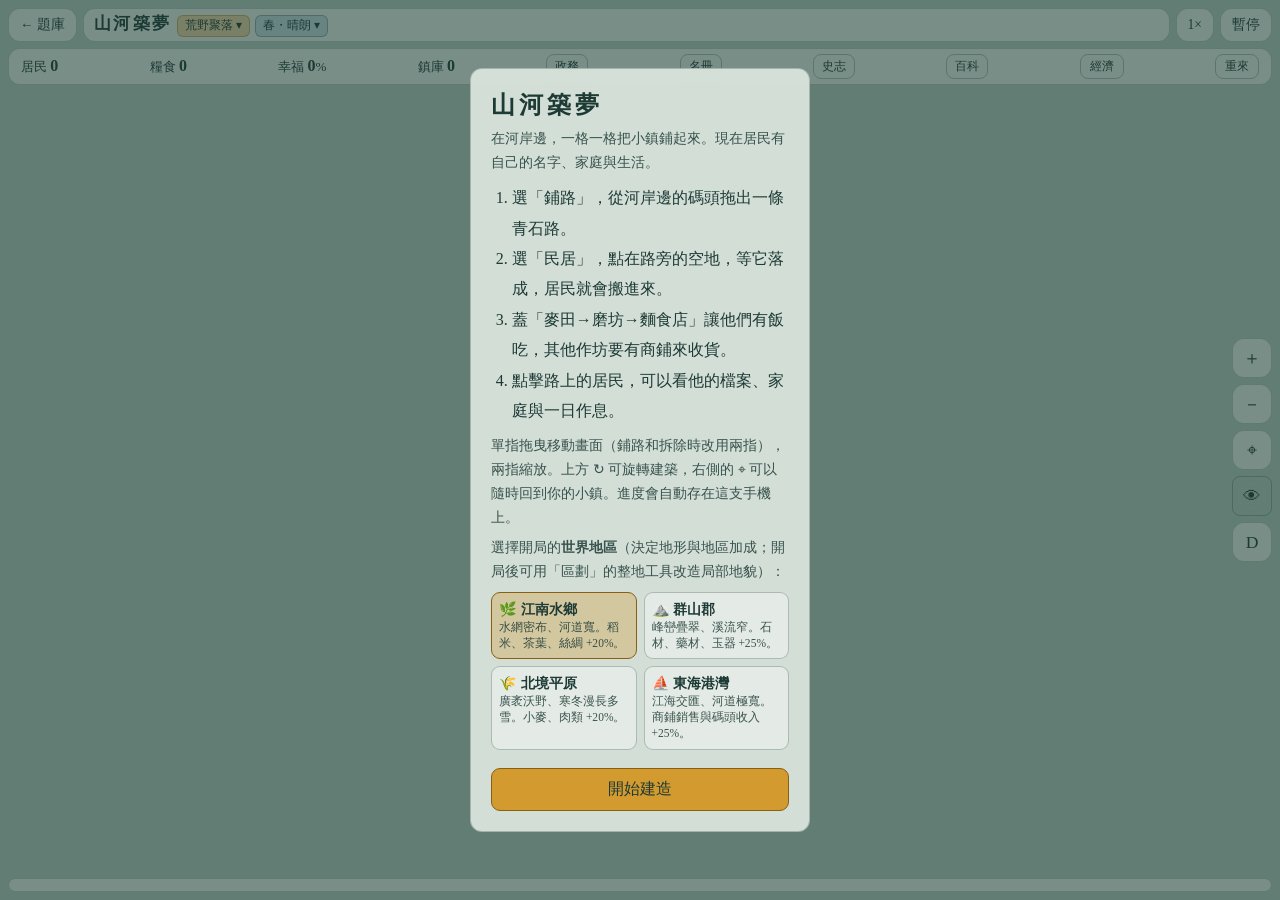
==== commit 4503447b: "Add civic events for fire safety and market security" ====
--- a/town.html
+++ b/town.html
@@ -829,6 +829,42 @@
     });
   }
 
+  pool.push(
+    {
+      name: "街坊走水火警",
+      dur: 120,
+      run() {
+        const cs = getCivicStats();
+        if (cs.fireSafety >= 60) {
+          addChronicle("市政", "巷弄突發火警，幸賴消防局與水井完備，火勢迅速撲滅、秋毫無犯。");
+          say("🚒 街坊走水，消防局及時撲滅未釀災！");
+        } else {
+          const loss = Math.min(Math.floor(S.m * 0.08), 120);
+          S.m = Math.max(0, S.m - loss);
+          addChronicle("災異", "天乾物燥引發火警，因消防設施不足，公庫支出修繕費 " + loss + " 文。");
+          say("🔥 街坊走水！因消防不足損失修繕費 " + loss + " 文");
+        }
+      }
+    },
+    {
+      name: "市集宵小滋事",
+      dur: 120,
+      run() {
+        const cs = getCivicStats();
+        if (cs.security >= 60) {
+          S.m += 35;
+          addChronicle("治安", "巡檢司巡邏嚴密，當場緝獲流竄宵小並追回贓銀 35 文入庫。");
+          say("🛡️ 巡檢司緝獲宵小，追回贓銀 35 文！");
+        } else {
+          const loss = Math.min(Math.floor(S.m * 0.05), 80);
+          S.m = Math.max(0, S.m - loss);
+          addChronicle("治安", "市集夜半遭賊人潛入，因巡防薄弱失竊 " + loss + " 文。");
+          say("⚠️ 治安薄弱遭竊，鎮庫損失 " + loss + " 文");
+        }
+      }
+    }
+  );
+
   const ev = randOf(pool);
   activeEvent = { name: ev.name, endT: S.t + ev.dur, farmMult: ev.farmMult || 1.0, moodDelta: ev.moodDelta || 0 };
   ev.run();
@@ -1690,7 +1726,19 @@
     if (v.stone) parts.push("需石材 " + v.stone + "（或雙倍銀兩）");
     if (v.upTo && TY[v.upTo]) parts.push("升級路線：→ " + TY[v.upTo].n + "（" + v.upCost + "文）");
     if (v.spd) parts.push("速度 " + v.spd + "×・承載 " + v.cap);
-    return '<div class="pedia-card"><b>' + v.n + '</b>　[' + w + '×' + d + ']　' + (v.c || 0) + ' 文' + (v.desc ? '<div class="pedia-sub">' + v.desc + '</div>' : '') + (parts.length ? '<div class="pedia-sub">' + parts.join('<br>') + '</div>' : '') + '</div>';
+    if (v.edu) parts.push("教育加成：+" + v.edu + " 點（加速工匠進修並提升幸福度）");
+    if (v.civic) {
+      const civicDesc = {
+        well: "提升消防安全 (+10%) 與醫療衛生 (+8%)",
+        granary: "糧食安全儲備上限 +60 份，全鎮貨物腐敗速度 -20%",
+        fire: "大幅提升消防安全 (+25%)，防範火災損失",
+        clinic: "提升醫療衛生 (+22%)，降低藥材不足時的染疾風險",
+        patrol: "提升城鎮治安 (+18%)，維護街巷秩序",
+        yamen: "提升城鎮治安 (+15%)，強化全鎮行政治理"
+      };
+      if (civicDesc[v.civic]) parts.push("市政效果：" + civicDesc[v.civic]);
+    }
+    return '<div class="pedia-card"><b>' + v.n + '</b>
   }).join("");
   const empty = '<div class="pedia-sub">此分類目前沒有可列出的項目。</div>';
   $("#pediaBody").innerHTML = tabHtml + (cards || empty);
@@ -2155,6 +2203,9 @@
   } else if (!ok(b)) {
     const q = P(x + bw * .5, y + bh * .5, h + rh + 14); cx.fillStyle = "#c0392b"; cx.beginPath(); cx.arc(q[0], q[1], 7, 0, 7); cx.fill();
     cx.fillStyle = "#fff"; cx.font = "bold 10px sans-serif"; cx.textAlign = "center"; cx.fillText("!", q[0], q[1] + 3.5);
+  } else if (b.st && (b.st.includes("缺") || b.st === "滿倉")) {
+    const q = P(x + bw * .5, y + bh * .5, h + rh + 14); cx.fillStyle = "#d39a2f"; cx.beginPath(); cx.arc(q[0], q[1], 7, 0, 7); cx.fill();
+    cx.fillStyle = "#2a1d05"; cx.font = "bold 9px sans-serif"; cx.textAlign = "center"; cx.fillText(b.st === "滿倉" ? "滿" : "缺", q[0], q[1] + 3);
   }
 }
 function drawPark(b, T, ts, part) {
@@ -2828,7 +2879,7 @@
 });
 $("#go").onclick = () => {
   chunks.forEach(c => { c.terrain = null; }); // 依開局地區重新生成地形
-  introOpen = false; $("#intro").style.display = "none"; save();
+  introOpen = false; $("#intro").style.display = "none"; pick(tool); save();
 };
 let last = 0;
 function loop(ts) {
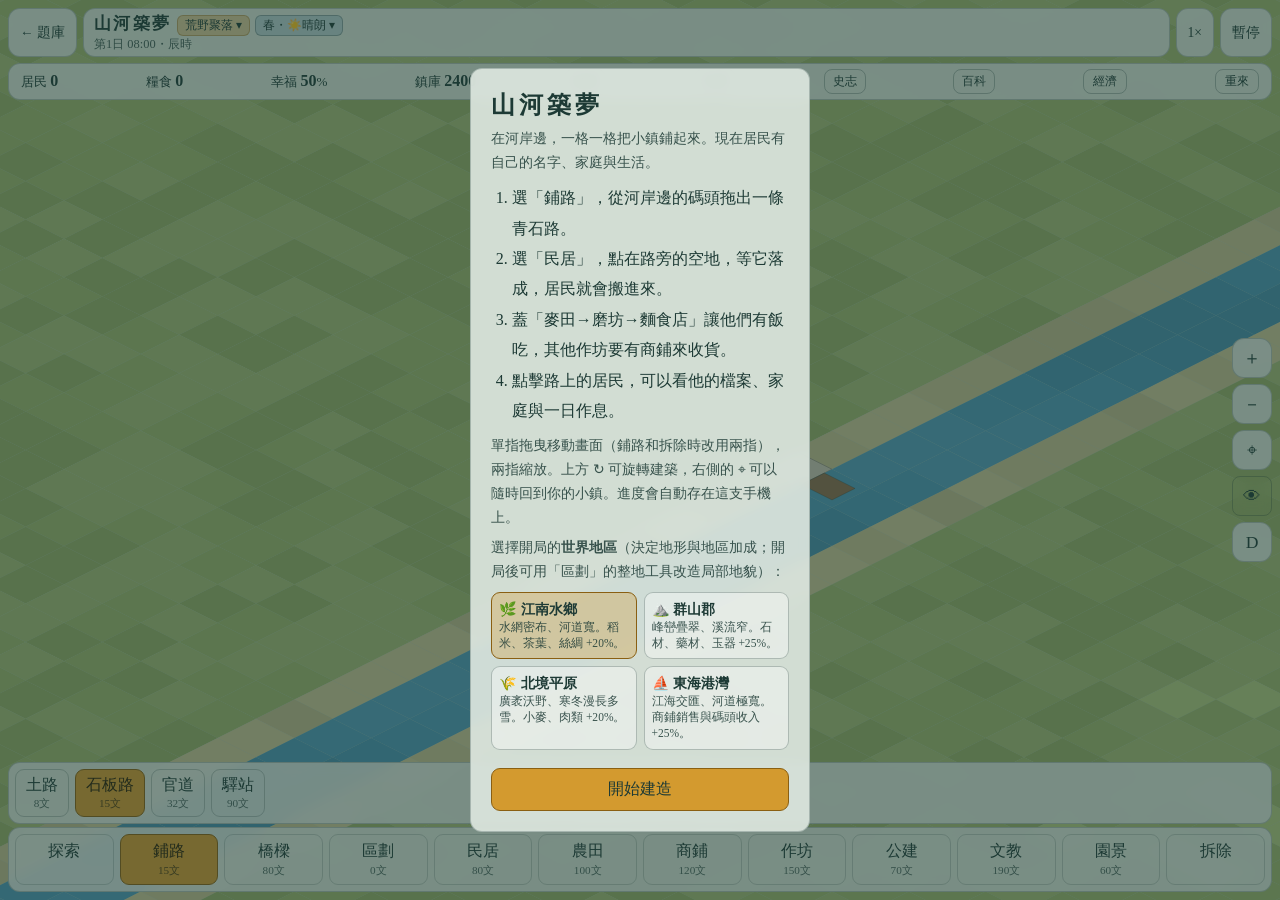
==== commit 72b70d26: "Update town.html" ====
--- a/town.html
+++ b/town.html
@@ -1738,7 +1738,7 @@
       };
       if (civicDesc[v.civic]) parts.push("市政效果：" + civicDesc[v.civic]);
     }
-    return '<div class="pedia-card"><b>' + v.n + '</b>
+    return '<div class="pedia-card"><b>' + v.n + '</b> [' + w + '×' + d + '] ' + v.c + ' 文<div class="pedia-sub">' + parts.join('<br>') + '</div></div>';
   }).join("");
   const empty = '<div class="pedia-sub">此分類目前沒有可列出的項目。</div>';
   $("#pediaBody").innerHTML = tabHtml + (cards || empty);
@@ -2879,7 +2879,7 @@
 });
 $("#go").onclick = () => {
   chunks.forEach(c => { c.terrain = null; }); // 依開局地區重新生成地形
-  introOpen = false; $("#intro").style.display = "none"; pick(tool); save();
+  introOpen = false; $("#intro").style.display = "none"; save();
 };
 let last = 0;
 function loop(ts) {
